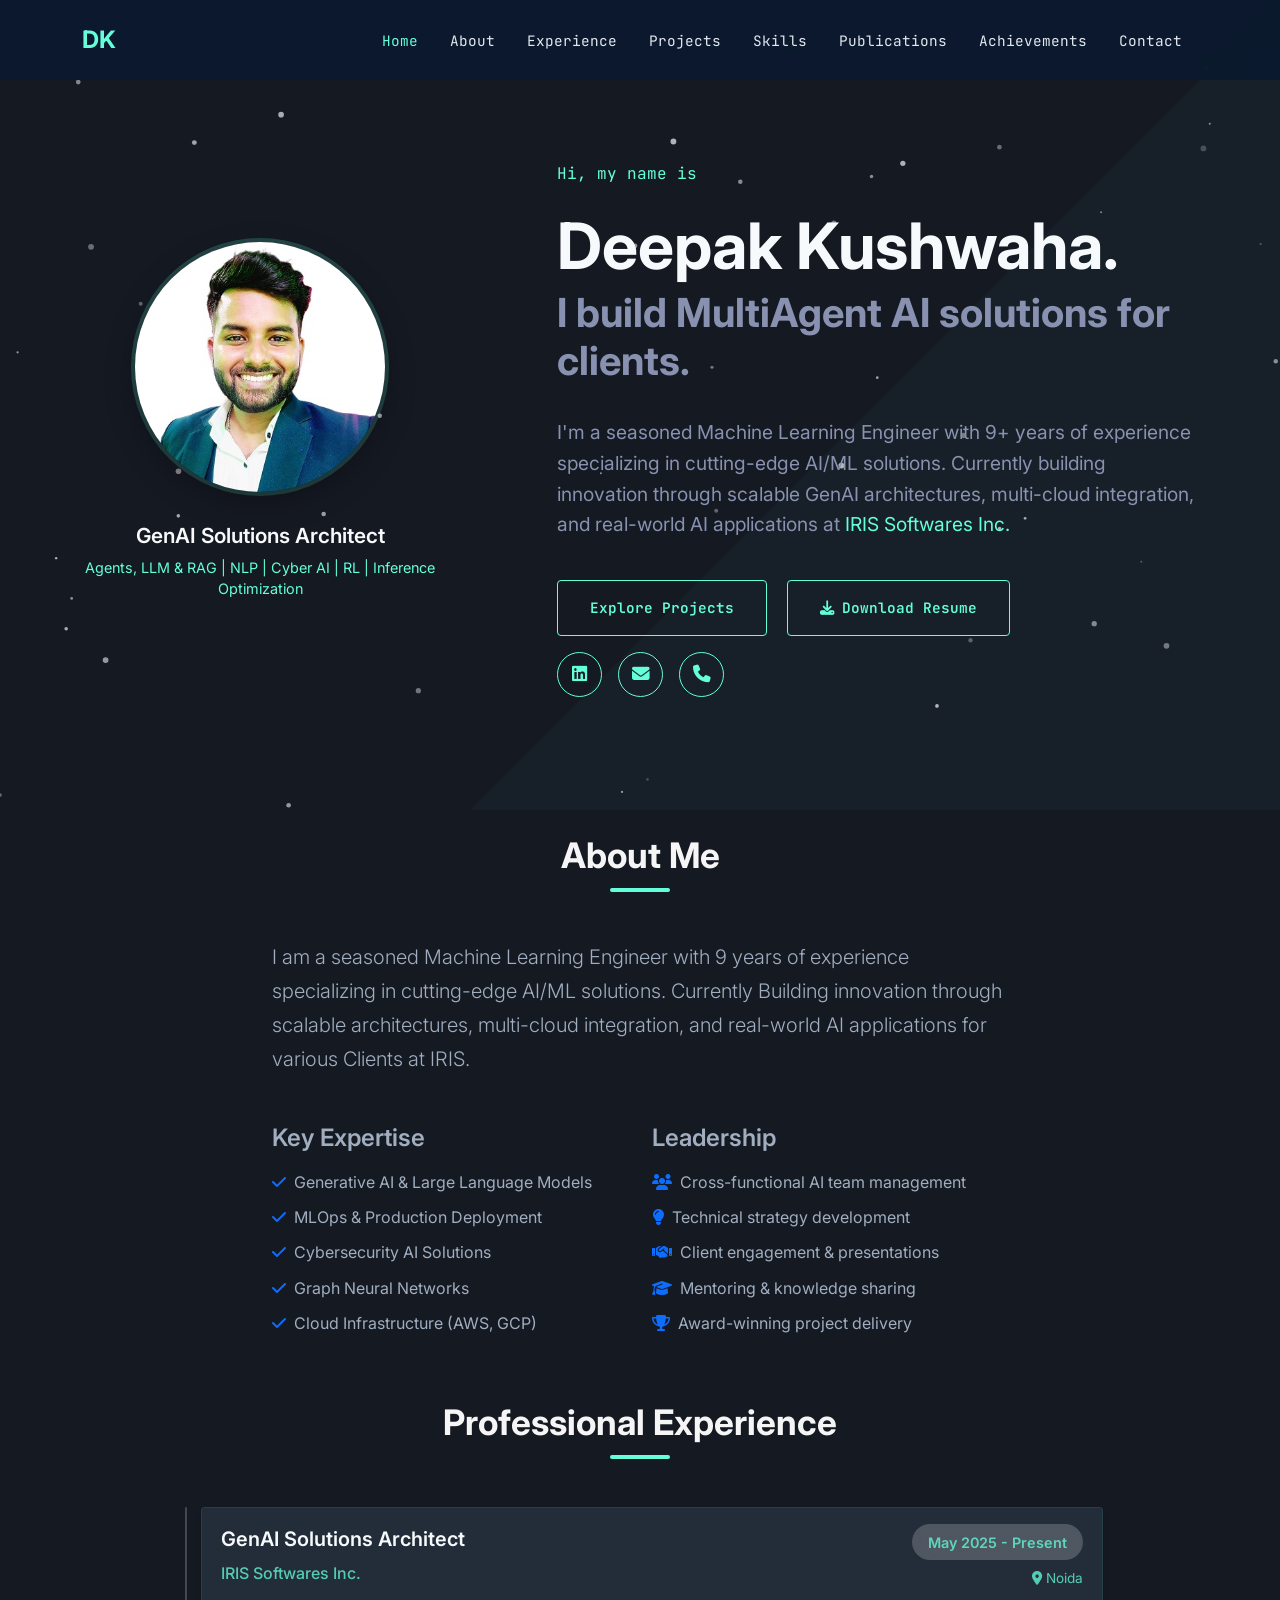
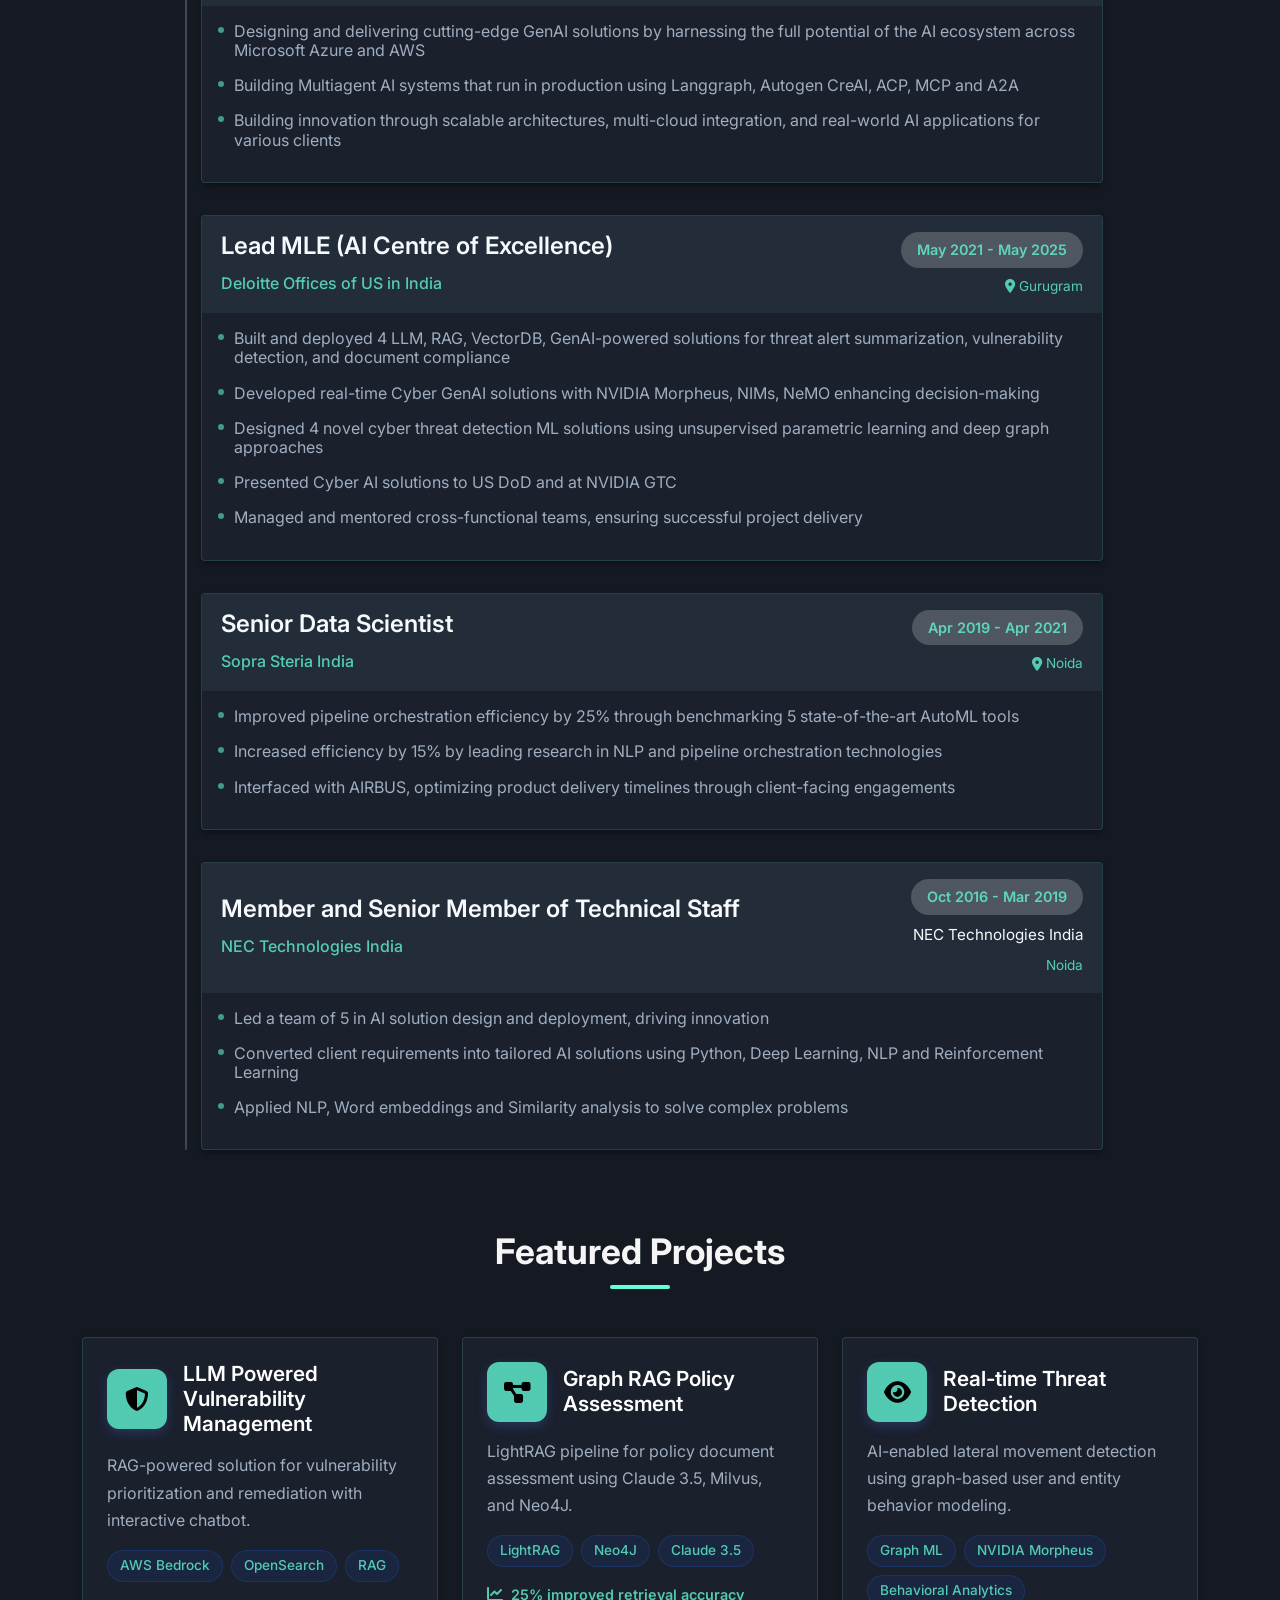
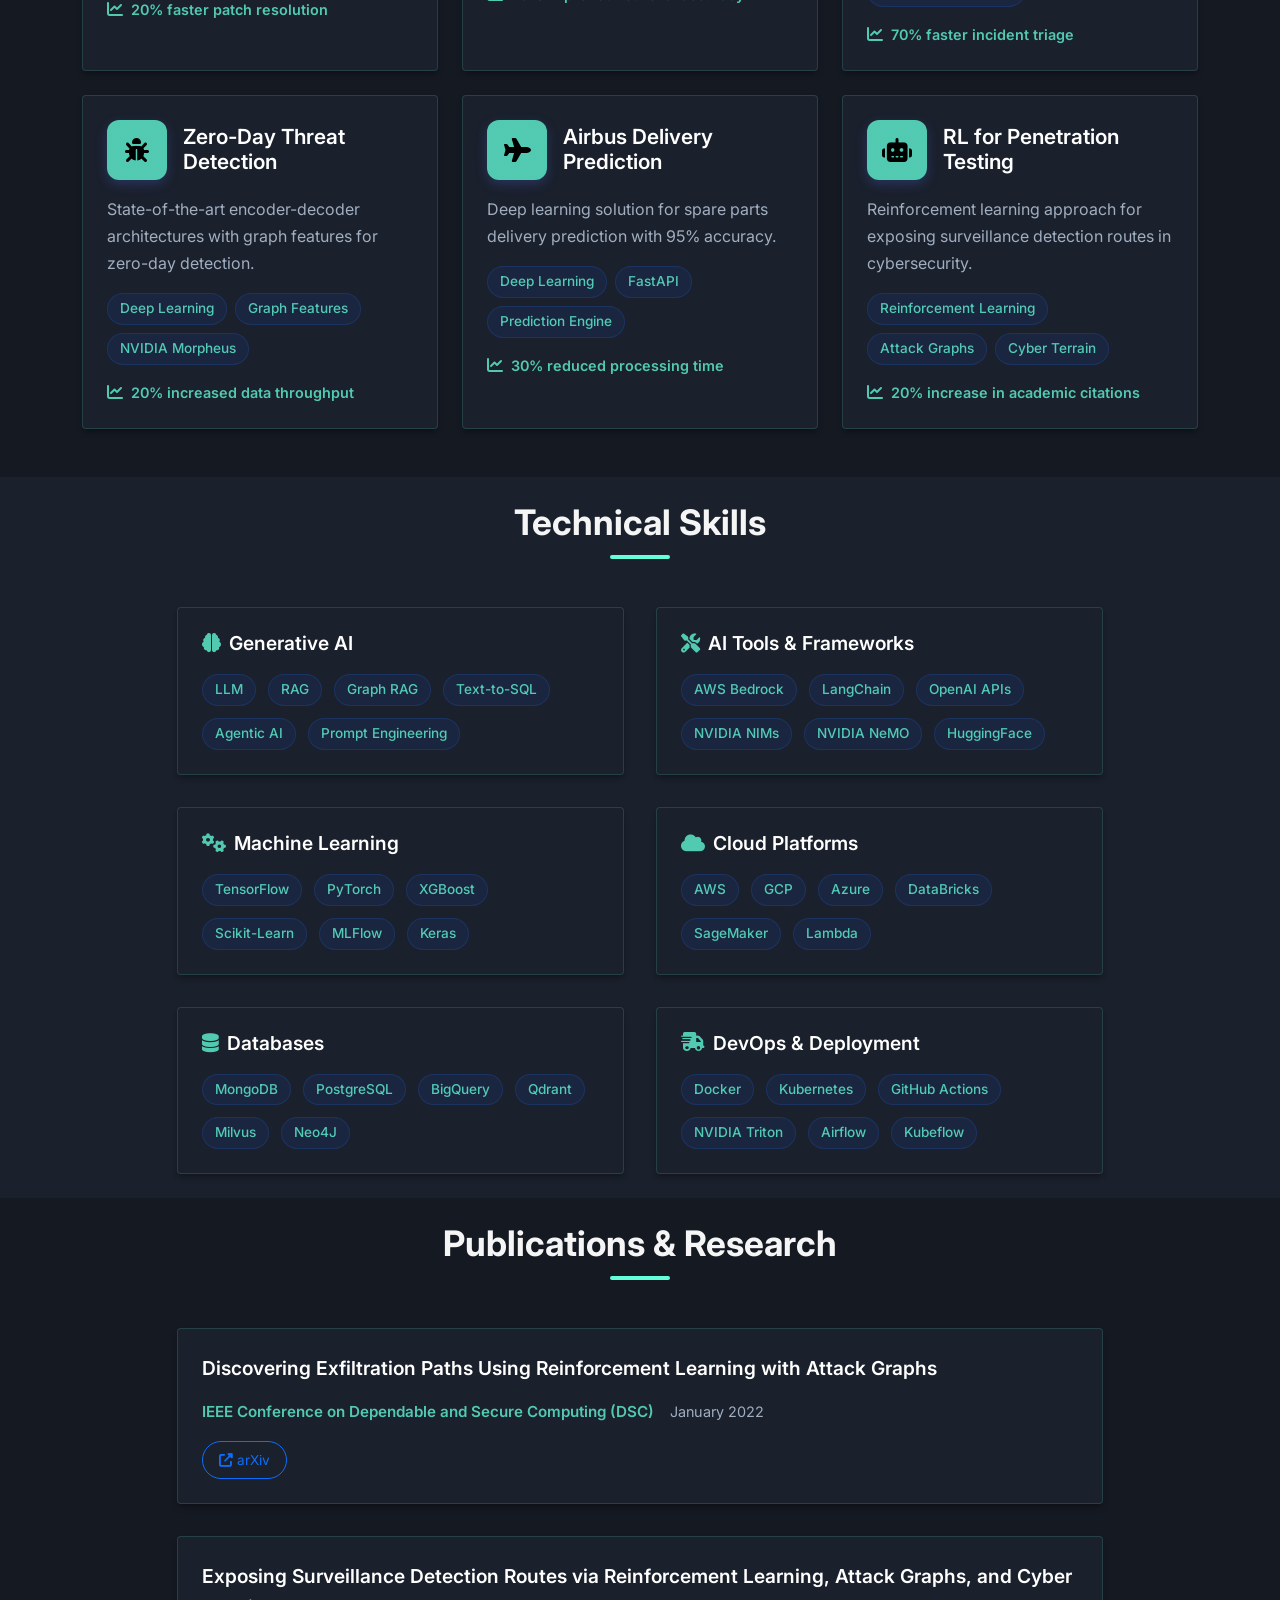
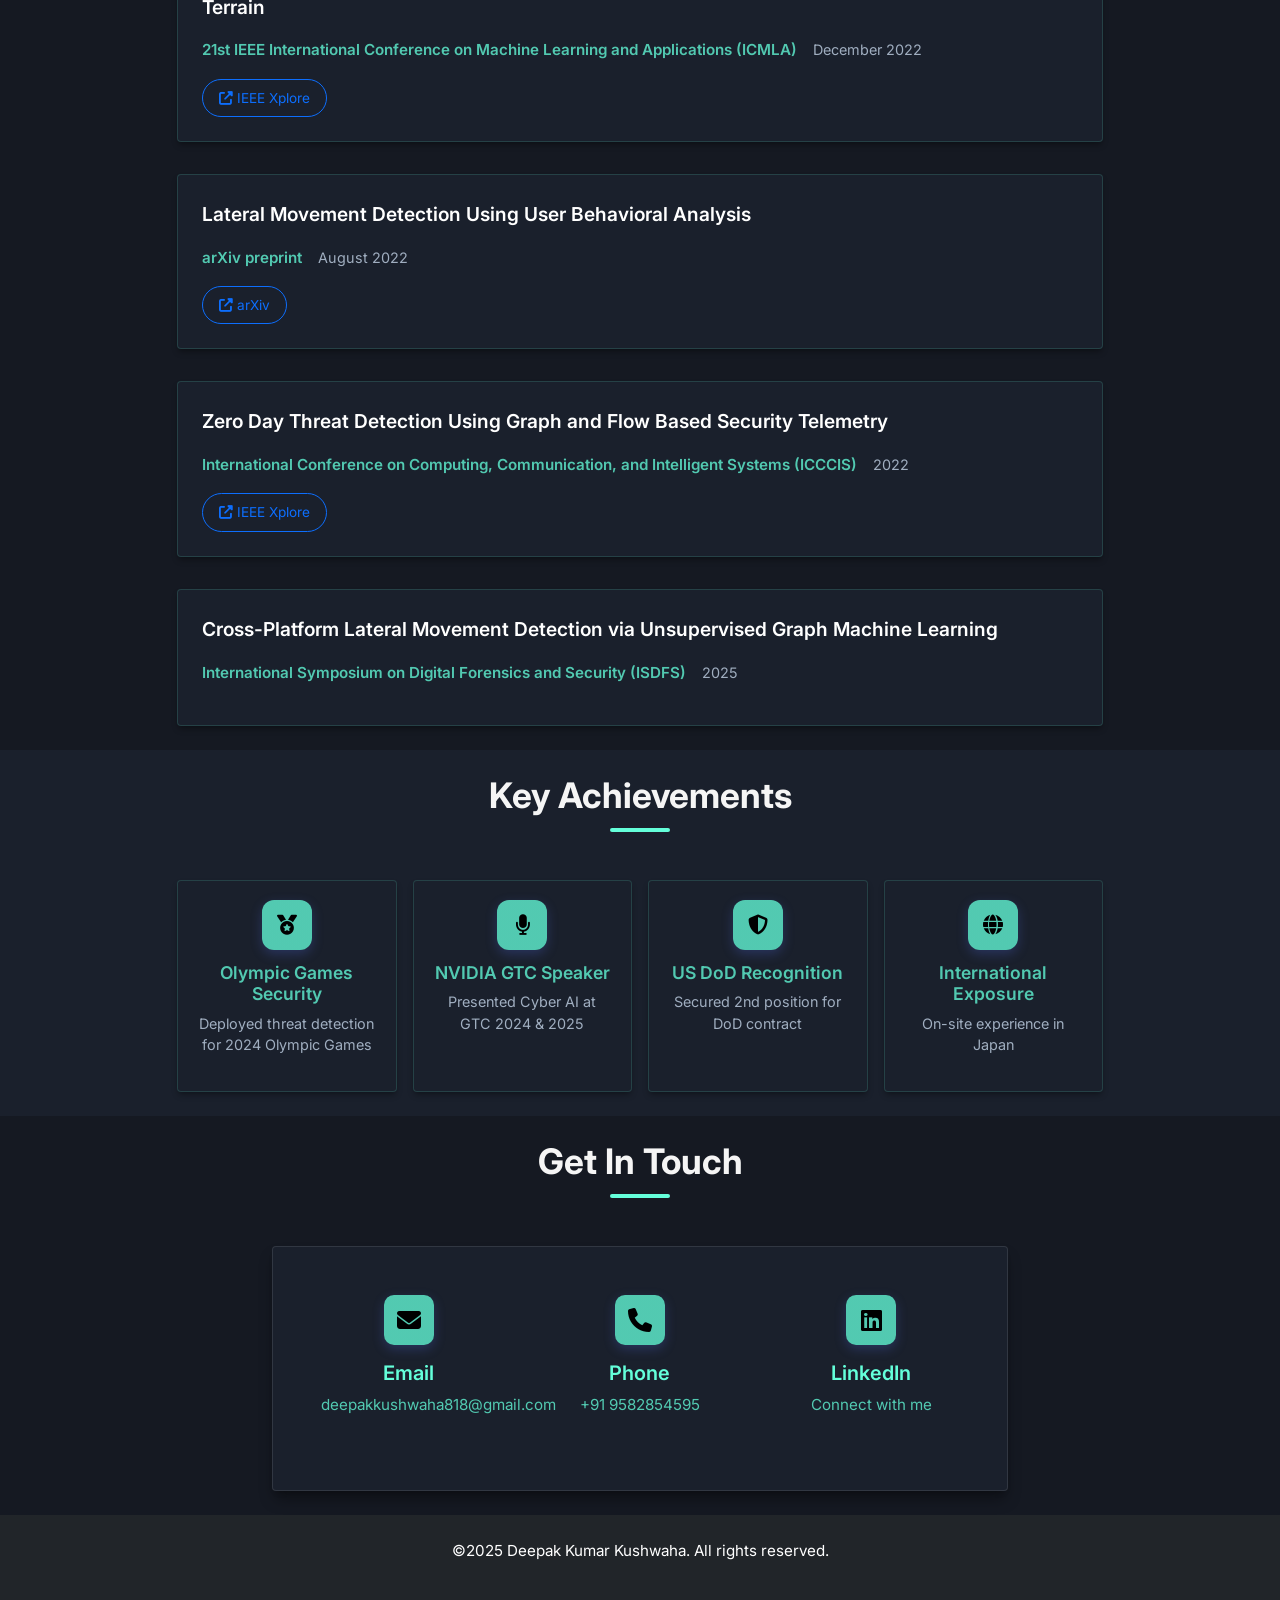
==== index.html @ 19045696 "Enhance index.html and style.css: Updated hero section content and layout for improved clarity, adde" ====
<html lang="en">

<head>
    <meta charset="UTF-8">
    <meta name="viewport" content="width=device-width, initial-scale=1.0">
    <title>Deepak Kumar Kushwaha - Lead Machine Learning Engineer</title>
    <meta name="description"
        content="Portfolio of Deepak Kumar Kushwaha, Lead Machine Learning Engineer with 8.8 years of experience in AI/ML, Cybersecurity, and MLOps. Expert in LLMs, RAG, and production-grade AI solutions.">
    <meta name="keywords"
        content="Machine Learning Engineer, AI, ML, Cybersecurity, LLM, RAG, AWS, Python, Deep Learning, Data Science">
    <meta name="author" content="Deepak Kumar Kushwaha">
    <meta property="og:title" content="Deepak Kumar Kushwaha - Lead Machine Learning Engineer">
    <meta property="og:description"
        content="Portfolio showcasing 8.8 years of experience in AI/ML, Cybersecurity, and MLOps with expertise in LLMs, RAG, and production-grade AI solutions.">
    <meta property="og:type" content="website">
    <meta property="og:url" content="https://kushwahadk.github.io">
    <link rel="icon" type="image/svg+xml" href="images/favicon.svg">

    <!-- Bootstrap CSS -->
    <link href="https://cdn.jsdelivr.net/npm/bootstrap@5.3.0/dist/css/bootstrap.min.css" rel="stylesheet">
    <!-- Font Awesome -->
    <link rel="stylesheet" href="https://cdnjs.cloudflare.com/ajax/libs/font-awesome/6.4.0/css/all.min.css">
    <!-- Custom CSS -->
    <link rel="stylesheet" href="css/style.css?v=2.0">
    <!-- Google Fonts -->
    <link href="https://fonts.googleapis.com/css2?family=Inter:wght@300;400;500;600;700&display=swap" rel="stylesheet">
    <link href="https://fonts.googleapis.com/css2?family=JetBrains+Mono:wght@300;400;500;600;700&display=swap"
        rel="stylesheet">
</head>

<body>
    <!-- Navigation -->
    <nav class="navbar navbar-expand-lg navbar-dark fixed-top">
        <div class="container">
            <a class="navbar-brand fw-bold" href="#home">DK</a>
            <button class="navbar-toggler" type="button" data-bs-toggle="collapse" data-bs-target="#navbarNav">
                <span class="navbar-toggler-icon"></span>
            </button>
            <div class="collapse navbar-collapse" id="navbarNav">
                <ul class="navbar-nav ms-auto">
                    <li class="nav-item"><a class="nav-link" href="#home">Home</a></li>
                    <li class="nav-item"><a class="nav-link" href="#about">About</a></li>
                    <li class="nav-item"><a class="nav-link" href="#experience">Experience</a></li>
                    <li class="nav-item"><a class="nav-link" href="#projects">Projects</a></li>
                    <li class="nav-item"><a class="nav-link" href="#skills">Skills</a></li>
                    <li class="nav-item"><a class="nav-link" href="#publications">Publications</a></li>
                    <li class="nav-item"><a class="nav-link" href="#achievements">Achievements</a></li>
                    <li class="nav-item"><a class="nav-link" href="#contact">Contact</a></li>
                </ul>
            </div>
        </div>
    </nav>

    <!-- Hero Section -->
    <section id="home" class="hero-section">
        <div class="container">
            <div class="row align-items-center">
                <div class="col-lg-4">
                    <div class="hero-image">
                        <div class="profile-avatar">
                            <img src="images/Image.jpg" alt="Deepak Kumar Kushwaha" loading="lazy">
                        </div>
                        <div class="profile-info">
                            <h4 class="text-light">GenAI Solutions Architect</h4>
                            <p>Agents, LLM & RAG | NLP | Cyber AI | RL | Inference Optimization</p>
                        </div>
                    </div>
                </div>
                <div class="col-lg-7 offset-lg-1">
                    <div class="hero-content">
                        <p class="hero-intro">Hi, my name is</p>
                        <h2 class="hero-name">Deepak Kushwaha.</h2>
                        <h3 class="hero-tagline">I build MultiAgent AI solutions for clients.</h3>
                        <p class="hero-description">
                            I'm a seasoned Machine Learning Engineer with 9+ years of experience specializing in
                            cutting-edge AI/ML solutions.
                            Currently building innovation through scalable GenAI architectures, multi-cloud integration,
                            and real-world AI applications
                            at <a href="#" class="company-link">IRIS Softwares Inc.</a>
                        </p>
                        <div class="hero-buttons">
                            <a href="#projects" class="btn btn-outline-primary me-3">Explore Projects</a>
                            <a href="Deepak_Kushwaha_Lead_MLE_March.pdf" class="btn btn-outline-primary"
                                target="_blank">
                                <i class="fas fa-download me-2"></i>Download Resume
                            </a>
                        </div>
                        <div class="social-links mt-3">
                            <a href="https://www.linkedin.com/in/deepak-kushwaha818" class="social-link" target="_blank"
                                title="LinkedIn">
                                <i class="fab fa-linkedin"></i>
                            </a>
                            <a href="mailto:deepakkushwaha818@gmail.com" class="social-link" title="Email">
                                <i class="fas fa-envelope"></i>
                            </a>
                            <a href="#contact" class="social-link" title="Contact">
                                <i class="fas fa-phone"></i>
                            </a>
                        </div>
                    </div>
                </div>
            </div>
        </div>
    </section>

    <!-- About Section -->
    <section id="about" class="py-5">
        <div class="container">
            <div class="row">
                <div class="col-lg-12">
                    <h2 class="section-title text-center mb-5">About Me</h2>
                </div>
            </div>
            <div class="row">
                <div class="col-lg-8 mx-auto">
                    <div class="about-content">
                        <p class="lead">I am a seasoned Machine Learning Engineer with 9 years of experience
                            specializing in cutting-edge AI/ML solutions. Currently Building innovation through scalable
                            architectures, multi-cloud integration, and real-world AI applications for various Clients
                            at IRIS.
                        </p>

                        <div class="row mt-5">
                            <div class="col-md-6">
                                <h4 class="mb-3">Key Expertise</h4>
                                <ul class="list-unstyled">
                                    <li><i class="fas fa-check text-primary me-2"></i>Generative AI & Large Language
                                        Models</li>
                                    <li><i class="fas fa-check text-primary me-2"></i>MLOps & Production Deployment</li>
                                    <li><i class="fas fa-check text-primary me-2"></i>Cybersecurity AI Solutions</li>
                                    <li><i class="fas fa-check text-primary me-2"></i>Graph Neural Networks</li>
                                    <li><i class="fas fa-check text-primary me-2"></i>Cloud Infrastructure (AWS, GCP)
                                    </li>
                                </ul>
                            </div>
                            <div class="col-md-6">
                                <h4 class="mb-3">Leadership</h4>
                                <ul class="list-unstyled">
                                    <li><i class="fas fa-users text-primary me-2"></i>Cross-functional AI team
                                        management</li>
                                    <li><i class="fas fa-lightbulb text-primary me-2"></i>Technical strategy development
                                    </li>
                                    <li><i class="fas fa-handshake text-primary me-2"></i>Client engagement &
                                        presentations</li>
                                    <li><i class="fas fa-graduation-cap text-primary me-2"></i>Mentoring & knowledge
                                        sharing</li>
                                    <li><i class="fas fa-trophy text-primary me-2"></i>Award-winning project delivery
                                    </li>
                                </ul>
                            </div>
                        </div>
                    </div>
                </div>
            </div>
        </div>
    </section>

    <!-- Experience Section -->
    <section id="experience" class="py-5">
        <div class="container">
            <div class="row">
                <div class="col-lg-12">
                    <h2 class="section-title text-center mb-5">Professional Experience</h2>
                </div>
            </div>
            <div class="row">
                <div class="col-lg-10 mx-auto">
                    <div class="timeline">
                        <!-- Current Position -->
                        <div class="timeline-item">
                            <div class="timeline-marker"></div>
                            <div class="timeline-content">
                                <div class="timeline-header">
                                    <div class="company-info">
                                        <h5>GenAI Solutions Architect</h5>
                                        <div class="company-name">IRIS Softwares Inc.</div>
                                    </div>
                                    <div class="timeline-meta">
                                        <span class="duration">May 2025 - Present</span>
                                        <span class="location">
                                            <i class="fas fa-map-marker-alt me-1"></i>Noida
                                        </span>
                                    </div>
                                </div>
                                <div class="timeline-body">
                                    <ul>
                                        <li>Designing and delivering cutting-edge GenAI solutions by harnessing the full
                                            potential of the AI ecosystem across Microsoft Azure and AWS</li>
                                        <li>Building Multiagent AI systems that run in production using Langgraph,
                                            Autogen CreAI, ACP, MCP and A2A</li>
                                        <li>Building innovation through scalable architectures, multi-cloud integration,
                                            and real-world AI applications for various clients</li>
                                    </ul>
                                </div>
                            </div>
                        </div>

                        <!-- Previous Position -->
                        <div class="timeline-item">
                            <div class="timeline-marker"></div>
                            <div class="timeline-content">
                                <div class="timeline-header">
                                    <div class="company-info">
                                        <h4>Lead MLE (AI Centre of Excellence)</h4>
                                        <div class="company-name">Deloitte Offices of US in India</div>
                                    </div>
                                    <div class="timeline-meta">
                                        <span class="duration">May 2021 - May 2025</span>
                                        <span class="location">
                                            <i class="fas fa-map-marker-alt me-1"></i>Gurugram
                                        </span>
                                    </div>
                                </div>
                                <div class="timeline-body">
                                    <ul>
                                        <li>Built and deployed 4 LLM, RAG, VectorDB, GenAI-powered solutions for threat
                                            alert summarization, vulnerability detection, and document compliance</li>
                                        <li>Developed real-time Cyber GenAI solutions with NVIDIA Morpheus, NIMs, NeMO
                                            enhancing decision-making</li>
                                        <li>Designed 4 novel cyber threat detection ML solutions using unsupervised
                                            parametric learning and deep graph approaches</li>
                                        <li>Presented Cyber AI solutions to US DoD and at NVIDIA GTC</li>
                                        <li>Managed and mentored cross-functional teams, ensuring successful project
                                            delivery</li>
                                    </ul>
                                </div>
                            </div>
                        </div>

                        <div class="timeline-item">
                            <div class="timeline-marker"></div>
                            <div class="timeline-content">
                                <div class="timeline-header">
                                    <div class="company-info">
                                        <h4>Senior Data Scientist</h4>
                                        <div class="company-name">Sopra Steria India</div>
                                    </div>
                                    <div class="timeline-meta">
                                        <span class="duration">Apr 2019 - Apr 2021</span>
                                        <span class="location">
                                            <i class="fas fa-map-marker-alt me-1"></i>Noida
                                        </span>
                                    </div>
                                </div>
                                <div class="timeline-body">
                                    <ul>
                                        <li>Improved pipeline orchestration efficiency by 25% through benchmarking 5
                                            state-of-the-art AutoML tools</li>
                                        <li>Increased efficiency by 15% by leading research in NLP and pipeline
                                            orchestration technologies</li>
                                        <li>Interfaced with AIRBUS, optimizing product delivery timelines through
                                            client-facing engagements</li>
                                    </ul>
                                </div>
                            </div>
                        </div>

                        <div class="timeline-item">
                            <div class="timeline-marker"></div>
                            <div class="timeline-content">
                                <div class="timeline-header">
                                    <div class="company-info">
                                        <h4>Member and Senior Member of Technical Staff</h4>
                                        <div class="company-name">NEC Technologies India</div>
                                    </div>
                                    <div class="timeline-meta">
                                        <span class="duration">Oct 2016 - Mar 2019</span>
                                        <span class="company">NEC Technologies India</span>
                                        <span class="location">Noida</span>
                                    </div>
                                </div>
                                <div class="timeline-body">
                                    <ul>
                                        <li>Led a team of 5 in AI solution design and deployment, driving innovation
                                        </li>
                                        <li>Converted client requirements into tailored AI solutions using Python, Deep
                                            Learning, NLP and Reinforcement Learning</li>
                                        <li>Applied NLP, Word embeddings and Similarity analysis to solve complex
                                            problems</li>
                                    </ul>
                                </div>
                            </div>
                        </div>
                    </div>
                </div>
            </div>
        </div>
    </section>

    <!-- Projects Section -->
    <section id="projects" class="py-5">
        <div class="container">
            <div class="row">
                <div class="col-lg-12">
                    <h2 class="section-title text-center mb-5">Featured Projects</h2>
                </div>
            </div>
            <div class="row">
                <!-- Project 1 -->
                <div class="col-lg-4 col-md-6 mb-4">
                    <div class="project-card">
                        <div class="project-header">
                            <div class="project-icon">
                                <i class="fas fa-shield-alt"></i>
                            </div>
                            <h4>LLM Powered Vulnerability Management</h4>
                        </div>
                        <div class="project-body">
                            <p>RAG-powered solution for vulnerability prioritization and remediation with interactive
                                chatbot.</p>
                            <div class="project-tech">
                                <span class="tech-tag">AWS Bedrock</span>
                                <span class="tech-tag">OpenSearch</span>
                                <span class="tech-tag">RAG</span>
                            </div>
                            <div class="project-impact">
                                <i class="fas fa-chart-line"></i>
                                <span>20% faster patch resolution</span>
                            </div>
                        </div>
                    </div>
                </div>

                <!-- Project 2 -->
                <div class="col-lg-4 col-md-6 mb-4">
                    <div class="project-card">
                        <div class="project-header">
                            <div class="project-icon">
                                <i class="fas fa-project-diagram"></i>
                            </div>
                            <h4>Graph RAG Policy Assessment</h4>
                        </div>
                        <div class="project-body">
                            <p>LightRAG pipeline for policy document assessment using Claude 3.5, Milvus, and Neo4J.</p>
                            <div class="project-tech">
                                <span class="tech-tag">LightRAG</span>
                                <span class="tech-tag">Neo4J</span>
                                <span class="tech-tag">Claude 3.5</span>
                            </div>
                            <div class="project-impact">
                                <i class="fas fa-chart-line"></i>
                                <span>25% improved retrieval accuracy</span>
                            </div>
                        </div>
                    </div>
                </div>

                <!-- Project 3 -->
                <div class="col-lg-4 col-md-6 mb-4">
                    <div class="project-card">
                        <div class="project-header">
                            <div class="project-icon">
                                <i class="fas fa-eye"></i>
                            </div>
                            <h4>Real-time Threat Detection</h4>
                        </div>
                        <div class="project-body">
                            <p>AI-enabled lateral movement detection using graph-based user and entity behavior
                                modeling.</p>
                            <div class="project-tech">
                                <span class="tech-tag">Graph ML</span>
                                <span class="tech-tag">NVIDIA Morpheus</span>
                                <span class="tech-tag">Behavioral Analytics</span>
                            </div>
                            <div class="project-impact">
                                <i class="fas fa-chart-line"></i>
                                <span>70% faster incident triage</span>
                            </div>
                        </div>
                    </div>
                </div>

                <!-- Project 4 -->
                <div class="col-lg-4 col-md-6 mb-4">
                    <div class="project-card">
                        <div class="project-header">
                            <div class="project-icon">
                                <i class="fas fa-bug"></i>
                            </div>
                            <h4>Zero-Day Threat Detection</h4>
                        </div>
                        <div class="project-body">
                            <p>State-of-the-art encoder-decoder architectures with graph features for zero-day
                                detection.</p>
                            <div class="project-tech">
                                <span class="tech-tag">Deep Learning</span>
                                <span class="tech-tag">Graph Features</span>
                                <span class="tech-tag">NVIDIA Morpheus</span>
                            </div>
                            <div class="project-impact">
                                <i class="fas fa-chart-line"></i>
                                <span>20% increased data throughput</span>
                            </div>
                        </div>
                    </div>
                </div>

                <!-- Project 5 -->
                <div class="col-lg-4 col-md-6 mb-4">
                    <div class="project-card">
                        <div class="project-header">
                            <div class="project-icon">
                                <i class="fas fa-plane"></i>
                            </div>
                            <h4>Airbus Delivery Prediction</h4>
                        </div>
                        <div class="project-body">
                            <p>Deep learning solution for spare parts delivery prediction with 95% accuracy.</p>
                            <div class="project-tech">
                                <span class="tech-tag">Deep Learning</span>
                                <span class="tech-tag">FastAPI</span>
                                <span class="tech-tag">Prediction Engine</span>
                            </div>
                            <div class="project-impact">
                                <i class="fas fa-chart-line"></i>
                                <span>30% reduced processing time</span>
                            </div>
                        </div>
                    </div>
                </div>

                <!-- Project 6 -->
                <div class="col-lg-4 col-md-6 mb-4">
                    <div class="project-card">
                        <div class="project-header">
                            <div class="project-icon">
                                <i class="fas fa-robot"></i>
                            </div>
                            <h4>RL for Penetration Testing</h4>
                        </div>
                        <div class="project-body">
                            <p>Reinforcement learning approach for exposing surveillance detection routes in
                                cybersecurity.</p>
                            <div class="project-tech">
                                <span class="tech-tag">Reinforcement Learning</span>
                                <span class="tech-tag">Attack Graphs</span>
                                <span class="tech-tag">Cyber Terrain</span>
                            </div>
                            <div class="project-impact">
                                <i class="fas fa-chart-line"></i>
                                <span>20% increase in academic citations</span>
                            </div>
                        </div>
                    </div>
                </div>
            </div>
        </div>
    </section>

    <!-- Skills Section -->
    <section id="skills" class="py-5" style="background-color: var(--bg-light);">
        <div class="container">
            <div class="row">
                <div class="col-lg-12">
                    <h2 class="section-title text-center mb-5">Technical Skills</h2>
                </div>
            </div>
            <div class="row">
                <div class="col-lg-10 mx-auto">
                    <div class="skills-grid">
                        <!-- Generative AI -->
                        <div class="skill-category">
                            <h4><i class="fas fa-brain me-2"></i>Generative AI</h4>
                            <div class="skills-tags">
                                <span class="skill-tag">LLM</span>
                                <span class="skill-tag">RAG</span>
                                <span class="skill-tag">Graph RAG</span>
                                <span class="skill-tag">Text-to-SQL</span>
                                <span class="skill-tag">Agentic AI</span>
                                <span class="skill-tag">Prompt Engineering</span>
                            </div>
                        </div>

                        <!-- AI Tools -->
                        <div class="skill-category">
                            <h4><i class="fas fa-tools me-2"></i>AI Tools & Frameworks</h4>
                            <div class="skills-tags">
                                <span class="skill-tag">AWS Bedrock</span>
                                <span class="skill-tag">LangChain</span>
                                <span class="skill-tag">OpenAI APIs</span>
                                <span class="skill-tag">NVIDIA NIMs</span>
                                <span class="skill-tag">NVIDIA NeMO</span>
                                <span class="skill-tag">HuggingFace</span>
                            </div>
                        </div>

                        <!-- Machine Learning -->
                        <div class="skill-category">
                            <h4><i class="fas fa-cogs me-2"></i>Machine Learning</h4>
                            <div class="skills-tags">
                                <span class="skill-tag">TensorFlow</span>
                                <span class="skill-tag">PyTorch</span>
                                <span class="skill-tag">XGBoost</span>
                                <span class="skill-tag">Scikit-Learn</span>
                                <span class="skill-tag">MLFlow</span>
                                <span class="skill-tag">Keras</span>
                            </div>
                        </div>

                        <!-- Cloud Platforms -->
                        <div class="skill-category">
                            <h4><i class="fas fa-cloud me-2"></i>Cloud Platforms</h4>
                            <div class="skills-tags">
                                <span class="skill-tag">AWS</span>
                                <span class="skill-tag">GCP</span>
                                <span class="skill-tag">Azure</span>
                                <span class="skill-tag">DataBricks</span>
                                <span class="skill-tag">SageMaker</span>
                                <span class="skill-tag">Lambda</span>
                            </div>
                        </div>

                        <!-- Databases -->
                        <div class="skill-category">
                            <h4><i class="fas fa-database me-2"></i>Databases</h4>
                            <div class="skills-tags">
                                <span class="skill-tag">MongoDB</span>
                                <span class="skill-tag">PostgreSQL</span>
                                <span class="skill-tag">BigQuery</span>
                                <span class="skill-tag">Qdrant</span>
                                <span class="skill-tag">Milvus</span>
                                <span class="skill-tag">Neo4J</span>
                            </div>
                        </div>

                        <!-- DevOps -->
                        <div class="skill-category">
                            <h4><i class="fas fa-shipping-fast me-2"></i>DevOps & Deployment</h4>
                            <div class="skills-tags">
                                <span class="skill-tag">Docker</span>
                                <span class="skill-tag">Kubernetes</span>
                                <span class="skill-tag">GitHub Actions</span>
                                <span class="skill-tag">NVIDIA Triton</span>
                                <span class="skill-tag">Airflow</span>
                                <span class="skill-tag">Kubeflow</span>
                            </div>
                        </div>
                    </div>
                </div>
            </div>
        </div>
    </section>

    <!-- Publications Section -->
    <section id="publications" class="py-5">
        <div class="container">
            <div class="row">
                <div class="col-lg-12">
                    <h2 class="section-title text-center mb-5">Publications & Research</h2>
                </div>
            </div>
            <div class="row">
                <div class="col-lg-10 mx-auto">
                    <div class="publications-list">
                        <div class="publication-item">
                            <div class="publication-header">
                                <h4>Discovering Exfiltration Paths Using Reinforcement Learning with Attack Graphs</h4>
                                <div class="publication-meta">
                                    <span class="venue">IEEE Conference on Dependable and Secure Computing (DSC)</span>
                                    <span class="date">January 2022</span>
                                </div>
                            </div>
                            <div class="publication-links">
                                <a href="https://arxiv.org/abs/2201.12416" class="btn btn-sm btn-outline-primary"
                                    target="_blank">
                                    <i class="fas fa-external-link-alt me-1"></i>arXiv
                                </a>
                            </div>
                        </div>

                        <div class="publication-item">
                            <div class="publication-header">
                                <h4>Exposing Surveillance Detection Routes via Reinforcement Learning, Attack Graphs,
                                    and Cyber Terrain</h4>
                                <div class="publication-meta">
                                    <span class="venue">21st IEEE International Conference on Machine Learning and
                                        Applications (ICMLA)</span>
                                    <span class="date">December 2022</span>
                                </div>
                            </div>
                            <div class="publication-links">
                                <a href="https://ieeexplore.ieee.org/document/10069285"
                                    class="btn btn-sm btn-outline-primary" target="_blank">
                                    <i class="fas fa-external-link-alt me-1"></i>IEEE Xplore
                                </a>
                            </div>
                        </div>

                        <div class="publication-item">
                            <div class="publication-header">
                                <h4>Lateral Movement Detection Using User Behavioral Analysis</h4>
                                <div class="publication-meta">
                                    <span class="venue">arXiv preprint</span>
                                    <span class="date">August 2022</span>
                                </div>
                            </div>
                            <div class="publication-links">
                                <a href="https://arxiv.org/abs/2208.13524" class="btn btn-sm btn-outline-primary"
                                    target="_blank">
                                    <i class="fas fa-external-link-alt me-1"></i>arXiv
                                </a>
                            </div>
                        </div>

                        <div class="publication-item">
                            <div class="publication-header">
                                <h4>Zero Day Threat Detection Using Graph and Flow Based Security Telemetry</h4>
                                <div class="publication-meta">
                                    <span class="venue">International Conference on Computing, Communication, and
                                        Intelligent Systems (ICCCIS)</span>
                                    <span class="date">2022</span>
                                </div>
                            </div>
                            <div class="publication-links">
                                <a href="https://ieeexplore.ieee.org/iel7/10037246/10037222/10037596.pdf"
                                    class="btn btn-sm btn-outline-primary" target="_blank">
                                    <i class="fas fa-external-link-alt me-1"></i>IEEE Xplore
                                </a>
                            </div>
                        </div>

                        <div class="publication-item">
                            <div class="publication-header">
                                <h4>Cross-Platform Lateral Movement Detection via Unsupervised Graph Machine Learning
                                </h4>
                                <div class="publication-meta">
                                    <span class="venue">International Symposium on Digital Forensics and Security
                                        (ISDFS)</span>
                                    <span class="date">2025</span>
                                </div>
                            </div>
                        </div>
                    </div>
                </div>
            </div>
        </div>
    </section>

    <!-- Achievements Section -->
    <section id="achievements" class="py-5" style="background-color: var(--bg-light);">
        <div class="container">
            <div class="row">
                <div class="col-lg-12">
                    <h2 class="section-title text-center mb-5">Key Achievements</h2>
                </div>
            </div>
            <div class="row">
                <div class="col-lg-10 mx-auto">
                    <div class="achievements-grid">
                        <div class="achievement-item">
                            <div class="achievement-icon">
                                <i class="fas fa-medal"></i>
                            </div>
                            <h4>Olympic Games Security</h4>
                            <p>Deployed threat detection for 2024 Olympic Games</p>
                        </div>
                        <div class="achievement-item">
                            <div class="achievement-icon">
                                <i class="fas fa-microphone"></i>
                            </div>
                            <h4>NVIDIA GTC Speaker</h4>
                            <p>Presented Cyber AI at GTC 2024 & 2025</p>
                        </div>
                        <div class="achievement-item">
                            <div class="achievement-icon">
                                <i class="fas fa-shield-alt"></i>
                            </div>
                            <h4>US DoD Recognition</h4>
                            <p>Secured 2nd position for DoD contract</p>
                        </div>
                        <div class="achievement-item">
                            <div class="achievement-icon">
                                <i class="fas fa-globe"></i>
                            </div>
                            <h4>International Exposure</h4>
                            <p>On-site experience in Japan</p>
                        </div>
                    </div>
                </div>
            </div>
        </div>
    </section>

    <!-- Contact Section -->
    <section id="contact" class="py-5">
        <div class="container">
            <div class="row">
                <div class="col-lg-12">
                    <h4 class="section-title text-center mb-5">Get In Touch</h4>
                </div>
            </div>
            <div class="row">
                <div class="col-lg-8 mx-auto">
                    <div class="contact-info">
                        <div class="row">
                            <div class="col-md-4 text-center mb-4">
                                <div class="contact-item">
                                    <div class="contact-icon">
                                        <i class="fas fa-envelope"></i>
                                    </div>
                                    <h5>Email</h5>
                                    <p><a href="mailto:deepakkushwaha818@gmail.com">deepakkushwaha818@gmail.com</a></p>
                                </div>
                            </div>
                            <div class="col-md-4 text-center mb-4">
                                <div class="contact-item">
                                    <div class="contact-icon">
                                        <i class="fas fa-phone"></i>
                                    </div>
                                    <h5>Phone</h5>
                                    <p><a href="tel:+919582854595">+91 9582854595</a></p>
                                </div>
                            </div>
                            <div class="col-md-4 text-center mb-4">
                                <div class="contact-item">
                                    <div class="contact-icon">
                                        <i class="fab fa-linkedin"></i>
                                    </div>
                                    <h5>LinkedIn</h5>
                                    <p><a href="https://www.linkedin.com/in/deepak-kushwaha818" target="_blank">Connect
                                            with me</a></p>
                                </div>
                            </div>
                        </div>
                    </div>
                </div>
            </div>
        </div>
    </section>

    <!-- Footer -->
    <footer class="bg-dark text-white py-4">
        <div class="container">
            <div class="row">
                <div class="col-lg-12 text-center">
                    <p>&copy;2025 Deepak Kumar Kushwaha. All rights reserved.</p>
                </div>
            </div>
        </div>
    </footer>

    <!-- Bootstrap JS -->
    <script src="https://cdn.jsdelivr.net/npm/bootstrap@5.3.0/dist/js/bootstrap.bundle.min.js"></script>
    <!-- Custom JS -->
    <script src="js/script.js"></script>
</body>

</html>
---- css/style.css ----
/* Custom CSS for Portfolio Website */

/* Root Variables - Dark Theme */
:root {
    --primary-color: #64ffda;
    --secondary-color: #64ffdbc2;
    --accent-color: #64ffda;
    --primary-muted: #4db6ac;
    --timeline-header-color: #1e3a5f;
    --text-primary: #64ffda;
    --text-secondary: #a0aec0;
    --text-muted: #718096;
    --text-dark: #e2e8f0;
    --text-light: #a0aec0;
    --text-lightest: #f7fafc;
    --bg-light: #1a202c;
    --bg-white: #0f172a;
    --bg-card: #1a202c;
    --bg-section: #151922;
    --shadow-sm: 0 1px 3px 0 rgb(0 0 0 / 0.2);
    --shadow-md: 0 4px 6px -1px rgb(0 0 0 / 0.3), 0 2px 4px -2px rgb(0 0 0 / 0.2);
    --shadow-lg: 0 10px 15px -3px rgb(0 0 0 / 0.4), 0 4px 6px -4px rgb(0 0 0 / 0.3);
    --shadow-xl: 0 20px 25px -5px rgb(0 0 0 / 0.5), 0 8px 10px -6px rgb(0 0 0 / 0.4);
    --border-radius: 0.25rem;
    --transition: all 0.3s ease;
}

/* Base Styles */
* {
    margin: 0;
    padding: 0;
    box-sizing: border-box;
}

body {
    font-family: 'Inter', -apple-system, BlinkMacSystemFont, 'Segoe UI', Roboto, sans-serif;
    line-height: 1.6;
    color: var(--text-primary);
    scroll-behavior: smooth;
    font-size: 0.95rem;
    background-color: var(--bg-white);
}

/* All sections get the new background */
section {
    background-color: var(--bg-section);
}

section:nth-child(even) {
    background-color: var(--bg-section);
}

/* Typography */
h1,
h2,
h3,
h4,
h5,
h6 {
    font-weight: 600;
    line-height: 1.2;
}

.section-title {
    font-size: 2.2rem;
    font-weight: 700;
    color: whitesmoke;
    position: relative;
    padding-bottom: 1rem;
    margin-bottom: 2rem;
}

.section-title::after {
    content: '';
    position: absolute;
    bottom: 0;
    left: 50%;
    transform: translateX(-50%);
    width: 60px;
    height: 4px;
    background: var(--primary-color);
    border-radius: 2px;
}

/* Navigation */
.navbar {
    backdrop-filter: blur(10px);
    background: rgba(10, 25, 47, 0.85) !important;
    border-bottom: none;
    transition: var(--transition);
    padding: 1rem 0;
}

.navbar-brand {
    color: var(--primary-color) !important;
    font-size: 1.5rem;
    font-weight: 700;
    text-decoration: none;
}

.navbar-nav .nav-link {
    font-weight: 400;
    color: var(--text-dark) !important;
    transition: var(--transition);
    position: relative;
    font-size: 0.9rem;
    padding: 0.5rem 1rem !important;
    font-family: 'JetBrains Mono', 'Monaco', 'Menlo', monospace;
}

.navbar-nav .nav-link:hover {
    color: var(--primary-color) !important;
}

/* Hero Section */
.hero-section {
    background: var(--bg-white);
    color: var(--text-dark);
    position: relative;
    overflow: hidden;
    padding: 6rem 0 3rem 0;
    min-height: 90vh;
    display: flex;
    align-items: center;
}

.hero-section::before {
    content: '';
    position: absolute;
    top: 0;
    left: 0;
    right: 0;
    bottom: 0;
    background: url('data:image/svg+xml,<svg xmlns="http://www.w3.org/2000/svg" viewBox="0 0 1000 1000"><polygon fill="rgba(100,255,218,0.03)" points="0,1000 1000,0 1000,1000"/></svg>');
    background-size: cover;
    animation: float 20s ease-in-out infinite;
}

@keyframes float {

    0%,
    100% {
        transform: translateY(0px);
    }

    50% {
        transform: translateY(-20px);
    }
}

.hero-content {
    position: relative;
    z-index: 2;
    animation: fadeInUp 1s ease-out;
}

.hero-image {
    position: relative;
    z-index: 2;
    animation: fadeInRight 1s ease-out 0.3s both;
    text-align: center;
}

.profile-avatar {
    width: 250px;
    height: 250px;
    border-radius: 50%;
    margin: 0 auto 2rem;
    box-shadow: 0 10px 30px rgba(0, 0, 0, 0.3), 0 0 0 4px rgba(100, 255, 218, 0.2);
    overflow: hidden;
    position: relative;
    transition: var(--transition);
}

.profile-avatar img {
    width: 100%;
    height: 100%;
    object-fit: cover;
    object-position: center;
    transition: var(--transition);
}

.profile-avatar:hover {
    transform: translateY(-5px);
    box-shadow: 0 20px 40px rgba(0, 0, 0, 0.4), 0 0 0 4px rgba(100, 255, 218, 0.3);
}

.profile-info {
    color: var(--text-dark);
    text-align: center;
}

.profile-info h4 {
    font-size: 1.3rem;
    font-weight: 600;
    margin-bottom: 0.5rem;
    color: var(--primary-color);
}

.profile-info p {
    font-size: 0.9rem;
    line-height: 1.5;
    color: var(--primary-color);
    font-weight: 400;
}

.hero-intro {
    font-family: 'JetBrains Mono', 'Monaco', 'Menlo', monospace;
    font-size: 1rem;
    color: var(--primary-color);
    margin-bottom: 1.5rem;
    font-weight: 400;
}

.hero-name {
    font-size: clamp(2.5rem, 8vw, 4rem);
    font-weight: 700;
    color: var(--text-lightest);
    margin-bottom: 0.5rem;
    line-height: 1.1;
}

.hero-tagline {
    font-size: clamp(1.5rem, 6vw, 2.5rem);
    font-weight: 700;
    color: #8892b0;
    margin-bottom: 2rem;
    line-height: 1.2;
}

.hero-description {
    font-size: 1.2rem;
    color: #8892b0;
    line-height: 1.6;
    margin-bottom: 2.5rem;
}

.company-link {
    color: var(--primary-color);
    text-decoration: none;
    border-bottom: 1px solid transparent;
    transition: var(--transition);
}

.company-link:hover {
    color: var(--primary-color);
    border-bottom-color: var(--primary-color);
}

/* Compact Quote Section */
.hero-quote-compact {
    position: relative;
    animation: fadeInQuote 1.5s ease-out 0.3s both;
}

.crystal-overlay {
    background: rgba(255, 255, 255, 0.08);
    backdrop-filter: blur(20px);
    border-radius: 25px;
    padding: 0.75rem 1.25rem;
    border: 1px solid rgba(255, 255, 255, 0.15);
    position: relative;
    overflow: hidden;
    box-shadow:
        0 4px 15px rgba(0, 0, 0, 0.1),
        inset 0 1px 0 rgba(255, 255, 255, 0.2);
}

.crystal-overlay::before {
    content: '';
    position: absolute;
    top: 0;
    left: 0;
    right: 0;
    bottom: 0;
    background: linear-gradient(135deg,
            rgba(255, 255, 255, 0.1) 0%,
            rgba(255, 255, 255, 0.05) 50%,
            rgba(255, 255, 255, 0.1) 100%);
    pointer-events: none;
}

.crystal-overlay::after {
    content: '';
    position: absolute;
    top: 0;
    left: -100%;
    width: 100%;
    height: 100%;
    background: linear-gradient(90deg,
            transparent,
            rgba(255, 255, 255, 0.2),
            transparent);
    animation: shimmer 3s ease-in-out infinite;
    pointer-events: none;
}

.quote-text-compact {
    font-size: 0.85rem;
    line-height: 1.4;
    color: rgba(255, 255, 255, 0.95);
    font-style: italic;
    margin: 0;
    text-shadow: 0 1px 2px rgba(0, 0, 0, 0.3);
    position: relative;
    z-index: 2;
}

@keyframes shimmer {
    0% {
        left: -100%;
    }

    50% {
        left: 100%;
    }

    100% {
        left: 100%;
    }
}

@keyframes fadeInQuote {
    from {
        opacity: 0;
        transform: translateY(20px);
    }

    to {
        opacity: 1;
        transform: translateY(0);
    }
}

@keyframes bounce {

    0%,
    20%,
    50%,
    80%,
    100% {
        transform: translateY(0);
    }

    40% {
        transform: translateY(-5px);
    }

    60% {
        transform: translateY(-3px);
    }
}

.hero-buttons .btn {
    border-radius: 4px;
    padding: 1rem 2rem;
    font-weight: 600;
    transition: var(--transition);
    border: 1px solid transparent;
    font-family: 'JetBrains Mono', 'Monaco', 'Menlo', monospace;
    font-size: 0.9rem;
}

.hero-buttons .btn-outline-primary {
    background: transparent;
    border-color: var(--primary-color);
    color: var(--primary-color);
    text-decoration: none;
}

.hero-buttons .btn-outline-primary:hover {
    background: rgba(100, 255, 218, 0.1);
    border-color: var(--primary-color);
    color: var(--primary-color);
    transform: translateY(-3px);
    box-shadow: 0 10px 20px rgba(100, 255, 218, 0.2);
}

.hero-buttons .btn-outline-secondary {
    background: transparent;
    border-color: var(--text-light);
    color: var(--text-light);
    text-decoration: none;
}

.hero-buttons .btn-outline-secondary:hover {
    background: rgba(136, 146, 176, 0.1);
    border-color: var(--text-light);
    color: var(--text-light);
    transform: translateY(-3px);
    box-shadow: 0 10px 20px rgba(136, 146, 176, 0.2);
}

.social-links {
    display: flex;
    gap: 1rem;
    justify-content: flex-start;
}

.social-link {
    display: inline-flex;
    align-items: center;
    justify-content: center;
    width: 45px;
    height: 45px;
    background: transparent;
    color: var(--primary-color);
    border: 1px solid var(--primary-color);
    border-radius: 50%;
    text-decoration: none;
    transition: var(--transition);
    font-size: 1.1rem;
}

.social-link:hover {
    background: rgba(100, 255, 218, 0.1);
    color: var(--primary-color);
    transform: translateY(-3px);
    box-shadow: 0 8px 20px rgba(100, 255, 218, 0.3);
}

/* About Section */
.about-content {
    font-size: 1.05rem;
    line-height: 1.7;
    color: var(--text-secondary);
}

.about-content ul li {
    margin-bottom: 0.5rem;
    font-size: 1rem;
}

/* Timeline */
.timeline {
    position: relative;
    padding-left: 1.5rem;
}

.timeline::before {
    content: '';
    position: absolute;
    left: 8px;
    top: 0;
    bottom: 0;
    width: 2px;
    background: rgba(255, 255, 255, 0.2);
    border-radius: 1px;
}

.timeline-item {
    position: relative;
    margin-bottom: 2rem;
    padding-left: 0;
}

.timeline-marker {
    position: absolute;
    left: 4px;
    top: 1.5rem;
    width: 10px;
    height: 10px;
    background: var(--secondary-color);
    border-radius: 50%;
    border: 2px solid var(--bg-primary);
    box-shadow: 0 0 0 2px rgba(255, 255, 255, 0.3);
}

.timeline-content {
    background: var(--bg-card);
    border-radius: var(--border-radius);
    box-shadow: var(--shadow-md);
    transition: var(--transition);
    border: 1px solid rgba(100, 255, 218, 0.15);
    position: relative;
    overflow: hidden;
    margin-bottom: 2rem;
}

.timeline-header {
    background: #232d3a;
    color: var(--text-lightest);
    padding: 1rem 1.2rem;
    margin: 0;
    display: flex;
    align-items: center;
    justify-content: space-between;
}

.timeline-header h7 {
    color: white;
    margin: 0;
    font-size: 1.0rem;
    font-weight: 600;
}

.timeline-body {
    padding: 1rem;
}

.company-info {
    display: flex;
    flex-direction: column;
    gap: 0.15rem;
}

.company-name {
    color: var(--secondary-color);
    font-size: 1rem;
    font-weight: 500;
}

.timeline-meta {
    display: flex;
    flex-direction: column;
    gap: 0.5rem;
    align-items: flex-end;
    text-align: right;
}

.timeline-meta .duration {
    color: var(--secondary-color);
    font-size: 0.9rem;
    font-weight: 600;
    background: rgba(255, 255, 255, 0.2);
    padding: 0.4rem 1rem;
    border-radius: 20px;
    display: inline-block;
    backdrop-filter: blur(10px);
}

.timeline-meta .location {
    color: var(--secondary-color);
    font-size: 0.85rem;
    display: flex;
    align-items: center;
    justify-content: flex-end;
}

.timeline-body ul {
    list-style: none;
    padding-left: 0;
}

.timeline-body ul li {
    position: relative;
    padding-left: 1rem;
    margin-bottom: 1rem;
    color: var(--text-secondary);
    line-height: 1.2;
    font-size: 1rem;
}

.timeline-body ul li::before {
    content: '';
    position: absolute;
    left: 0;
    top: 0.5rem;
    width: 6px;
    height: 6px;
    background: var(--primary-muted);
    border-radius: 50%;
    transform: translateY(-50%);
    opacity: 0.8;
}

/* Projects Section */
.project-card {
    background: var(--bg-card);
    border-radius: var(--border-radius);
    padding: 1.5rem;
    height: 100%;
    box-shadow: var(--shadow-md);
    transition: var(--transition);
    border: 1px solid rgba(100, 255, 218, 0.15);
}

.project-card:hover {
    box-shadow: var(--shadow-xl);
}

.project-header {
    display: flex;
    align-items: center;
    margin-bottom: 1rem;
    color: white;
}

.project-icon {
    width: 60px;
    height: 60px;
    background: linear-gradient(135deg, var(--secondary-color), var(--secondary-color));
    border-radius: 12px;
    display: flex;
    align-items: center;
    justify-content: center;
    color: black;
    font-size: 1.5rem;
    margin-right: 1rem;
    flex-shrink: 0;
    box-shadow: 0 4px 12px rgba(76, 99, 210, 0.3);
}

.project-header h4 {
    margin: 0;
    color: white;
    font-size: 1.3rem;
    font-weight: 600;
}

.project-body p {
    color: var(--text-secondary);
    margin-bottom: 1rem;
    line-height: 1.7;
    font-size: 1rem;
}

.project-tech {
    display: flex;
    flex-wrap: wrap;
    gap: 0.5rem;
    margin-bottom: 1rem;
}

.tech-tag {
    background: rgba(37, 99, 235, 0.1);
    color: var(--secondary-color);
    padding: 0.25rem 0.75rem;
    border-radius: 20px;
    font-size: 0.85rem;
    font-weight: 500;
    border: 1px solid rgba(37, 99, 235, 0.2);
}

.project-impact {
    display: flex;
    align-items: center;
    gap: 0.5rem;
    color: var(--secondary-color);
    font-weight: 600;
    font-size: 0.9rem;
}

.project-impact i {
    font-size: 1rem;
}

/* Skills Section */
.skills-grid {
    display: grid;
    grid-template-columns: repeat(auto-fit, minmax(300px, 1fr));
    gap: 2rem;
}

.skill-category {
    background: var(--bg-card);
    padding: 1.5rem;
    border-radius: var(--border-radius);
    box-shadow: var(--shadow-md);
    transition: var(--transition);
    border: 1px solid rgba(100, 255, 218, 0.15);
}

.skill-category:hover {
    box-shadow: var(--shadow-lg);
}

.skill-category h4 {
    color: white;
    margin-bottom: 1.2rem;
    display: flex;
    align-items: center;
    font-size: 1.2rem;
    font-weight: 600;
}

.skill-category h4 i {
    color: var(--secondary-color);
    margin-right: 0.5rem;
}

.skills-tags {
    display: flex;
    flex-wrap: wrap;
    gap: 0.75rem;
}

.skill-tag {
    background: rgba(37, 99, 235, 0.1);
    color: var(--secondary-color);
    padding: 0.25rem 0.75rem;
    border-radius: 20px;
    font-size: 0.85rem;
    font-weight: 500;
    border: 1px solid rgba(37, 99, 235, 0.2);
    transition: var(--transition);
    cursor: default;
}

.skill-tag:hover {
    box-shadow: var(--shadow-md);
}

/* Publications Section */
.publications-list {
    display: flex;
    flex-direction: column;
    gap: 2rem;
}

.publication-item {
    background: var(--bg-card);
    padding: 1.5rem;
    border-radius: var(--border-radius);
    box-shadow: var(--shadow-md);
    transition: var(--transition);
    border-left: 3px solid var(--primary-muted);
    border: 1px solid rgba(100, 255, 218, 0.15);
}

.publication-item:hover {
    box-shadow: var(--shadow-lg);
}

.publication-header h4 {
    color: white;
    margin-bottom: 1rem;
    line-height: 1.6;
    font-size: 1.2rem;
    font-weight: 600;
}

.publication-meta {
    display: flex;
    flex-wrap: wrap;
    gap: 1rem;
    margin-bottom: 1rem;
}

.publication-meta .venue {
    color: var(--secondary-color);
    font-weight: 600;
}

.publication-meta .date {
    color: var(--text-light);
    font-size: 0.9rem;
}

.publication-links .btn {
    border-radius: 20px;
    font-size: 0.85rem;
    padding: 0.5rem 1rem;
}

/* Achievements Section */
.achievements-grid {
    display: grid;
    grid-template-columns: repeat(4, 1fr);
    gap: 1rem;
}

.achievement-item {
    background: var(--bg-card);
    padding: 1.2rem;
    border-radius: var(--border-radius);
    box-shadow: var(--shadow-md);
    text-align: center;
    transition: var(--transition);
    border: 1px solid rgba(100, 255, 218, 0.15);
}

.achievement-item:hover {
    box-shadow: var(--shadow-lg);
}

.achievement-icon {
    width: 50px;
    height: 50px;
    background: linear-gradient(135deg, var(--secondary-color), var(--secondary-color));
    border-radius: 12px;
    display: flex;
    align-items: center;
    justify-content: center;
    margin: 0 auto 0.75rem;
    color: black;
    font-size: 1.25rem;
    box-shadow: 0 4px 12px rgba(76, 99, 210, 0.3);
}

.achievement-item h4 {
    color: var(--secondary-color);
    margin-bottom: 0.5rem;
    font-size: 1.1rem;
    font-weight: 600;
}

.achievement-item p {
    color: var(--text-secondary);
    line-height: 1.5;
    font-size: 0.9rem;
}

/* Contact Section */
.contact-info {
    background: var(--bg-card);
    padding: 2rem;
    border-radius: var(--border-radius);
    box-shadow: var(--shadow-lg);
    border: 1px solid rgba(255, 255, 255, 0.1);
}

.contact-item {
    padding: 1rem;
    transition: var(--transition);
}

/* .contact-item:hover {
    transform: translateY(-5px);
} */

.contact-icon {
    width: 50px;
    height: 50px;
    background: linear-gradient(135deg, var(--secondary-color), var(--secondary-color));
    border-radius: 10px;
    display: flex;
    align-items: center;
    justify-content: center;
    margin: 0 auto 1rem;
    color: black;
    font-size: 1.5rem;
    box-shadow: 0 4px 12px rgba(76, 99, 210, 0.3);
}

.contact-item h5 {
    color: var(--text-primary);
    margin-bottom: 0.5rem;
    font-weight: 600;
}

.contact-item p {
    margin: 0;
}

.contact-item a {
    color: var(--secondary-color);
    text-decoration: none;
    transition: var(--transition);
}

.contact-item a:hover {
    color: var(--secondary-color);
}

/* Footer */
footer {
    background: var(--text-dark) !important;
}

/* Animations */
@keyframes fadeInUp {
    from {
        opacity: 0;
        transform: translateY(30px);
    }

    to {
        opacity: 1;
        transform: translateY(0);
    }
}

@keyframes fadeInRight {
    from {
        opacity: 0;
        transform: translateX(30px);
    }

    to {
        opacity: 1;
        transform: translateX(0);
    }
}

/* Add section spacing control */
.py-5 {
    padding-top: 1.5rem !important;
    padding-bottom: 1.5rem !important;
}

/* Responsive Design */
@media (max-width: 768px) {
    .navbar {
        background: #000000 !important;
        backdrop-filter: none;
        border-bottom: 1px solid rgba(255, 255, 255, 0.1);
    }

    .navbar-brand {
        display: block !important;
        color: white !important;
        font-weight: 700;
    }

    .navbar-toggler {
        border: 1px solid rgba(255, 255, 255, 0.3);
        border-radius: 4px;
        padding: 0.4rem 0.6rem;
    }

    .navbar-toggler:focus {
        box-shadow: 0 0 0 0.25rem rgba(255, 255, 255, 0.25);
        border-color: rgba(255, 255, 255, 0.5);
    }

    .navbar-toggler-icon {
        background-image: url("data:image/svg+xml,%3csvg xmlns='http://www.w3.org/2000/svg' viewBox='0 0 30 30'%3e%3cpath stroke='rgba%28255, 255, 255, 0.85%29' stroke-linecap='round' stroke-miterlimit='10' stroke-width='2' d='M4 7h22M4 15h22M4 23h22'/%3e%3c/svg%3e");
    }

    .navbar-collapse {
        background: #000000 !important;
        border-radius: 8px;
        margin-top: 0.5rem;
        padding: 1rem;
        box-shadow: 0 4px 12px rgba(0, 0, 0, 0.5);
        border: 1px solid rgba(255, 255, 255, 0.1);
    }

    .navbar-collapse.show {
        background: #000000 !important;
    }

    .navbar-collapse.collapsing {
        background: #000000 !important;
    }

    #navbarNav {
        background: #000000 !important;
    }

    .navbar-nav {
        background: #000000 !important;
        padding: 0.5rem 0;
    }

    .navbar-nav .nav-item {
        background: #000000 !important;
    }

    .navbar-nav .nav-link {
        padding: 0.75rem 1rem;
        border-radius: 4px;
        margin-bottom: 0.25rem;
    }

    .navbar-nav .nav-link:hover {
        background: rgba(255, 255, 255, 0.1);
    }

    .section-title {
        font-size: 1.75rem;
    }

    .hero-section {
        padding: 4rem 0 2rem 0;
        min-height: 85vh;
    }

    .hero-content {
        text-align: center;
        margin-bottom: 2rem;
    }

    .hero-image {
        margin-bottom: 2rem;
    }

    .profile-avatar {
        width: 200px;
        height: 200px;
        margin-bottom: 1.5rem;
    }

    .profile-info h4 {
        font-size: 1.1rem;
    }

    .profile-info p {
        font-size: 0.8rem;
    }

    .hero-buttons {
        flex-direction: column;
        gap: 1rem;
    }

    .hero-buttons .btn {
        width: 100%;
        margin-right: 0 !important;
    }

    .social-links {
        justify-content: center;
        margin-top: 1.5rem !important;
    }

    .timeline {
        padding-left: 1rem;
    }

    .timeline-item {
        padding-left: 1.5rem;
    }

    .timeline-marker {
        left: -1.5rem;
    }

    .timeline-meta {
        flex-direction: column;
        gap: 0.5rem;
    }

    .skills-grid {
        grid-template-columns: 1fr;
    }

    .achievements-grid {
        grid-template-columns: 1fr;
    }

    .project-header {
        flex-direction: column;
        text-align: center;
    }

    .project-header h4 {
        margin-top: 1rem;
    }

    .contact-info {
        padding: 2rem;
    }
}

@media (max-width: 576px) {
    .hero-section {
        padding: 5rem 0 2rem 0;
        min-height: 90vh;
    }

    .hero-buttons {
        display: flex;
        flex-direction: column;
        gap: 1rem;
    }

    .hero-buttons .btn {
        width: 100%;
    }

    .publication-meta {
        flex-direction: column;
        gap: 0.5rem;
    }

    .tech-tag {
        font-size: 0.8rem;
        padding: 0.2rem 0.6rem;
    }

    .skill-tag {
        font-size: 0.8rem;
        padding: 0.4rem 0.8rem;
    }
}

/* Smooth scrolling handled by JavaScript for precise mobile control */
html {
    scroll-behavior: smooth;
}

/* Custom scrollbar */
::-webkit-scrollbar {
    width: 8px;
}

::-webkit-scrollbar-track {
    background: var(--bg-light);
}

::-webkit-scrollbar-thumb {
    background: linear-gradient(180deg, var(--secondary-color), var(--secondary-color));
    border-radius: 4px;
}

::-webkit-scrollbar-thumb:hover {
    background: var(--secondary-color);
}

/* Loading animation for better UX */
.loading {
    opacity: 0;
    animation: fadeInUp 0.6s ease-out forwards;
}

.loading:nth-child(1) {
    animation-delay: 0.1s;
}

.loading:nth-child(2) {
    animation-delay: 0.2s;
}

.loading:nth-child(3) {
    animation-delay: 0.3s;
}

.loading:nth-child(4) {
    animation-delay: 0.4s;
}

.loading:nth-child(5) {
    animation-delay: 0.5s;
}

.loading:nth-child(6) {
    animation-delay: 0.6s;
}
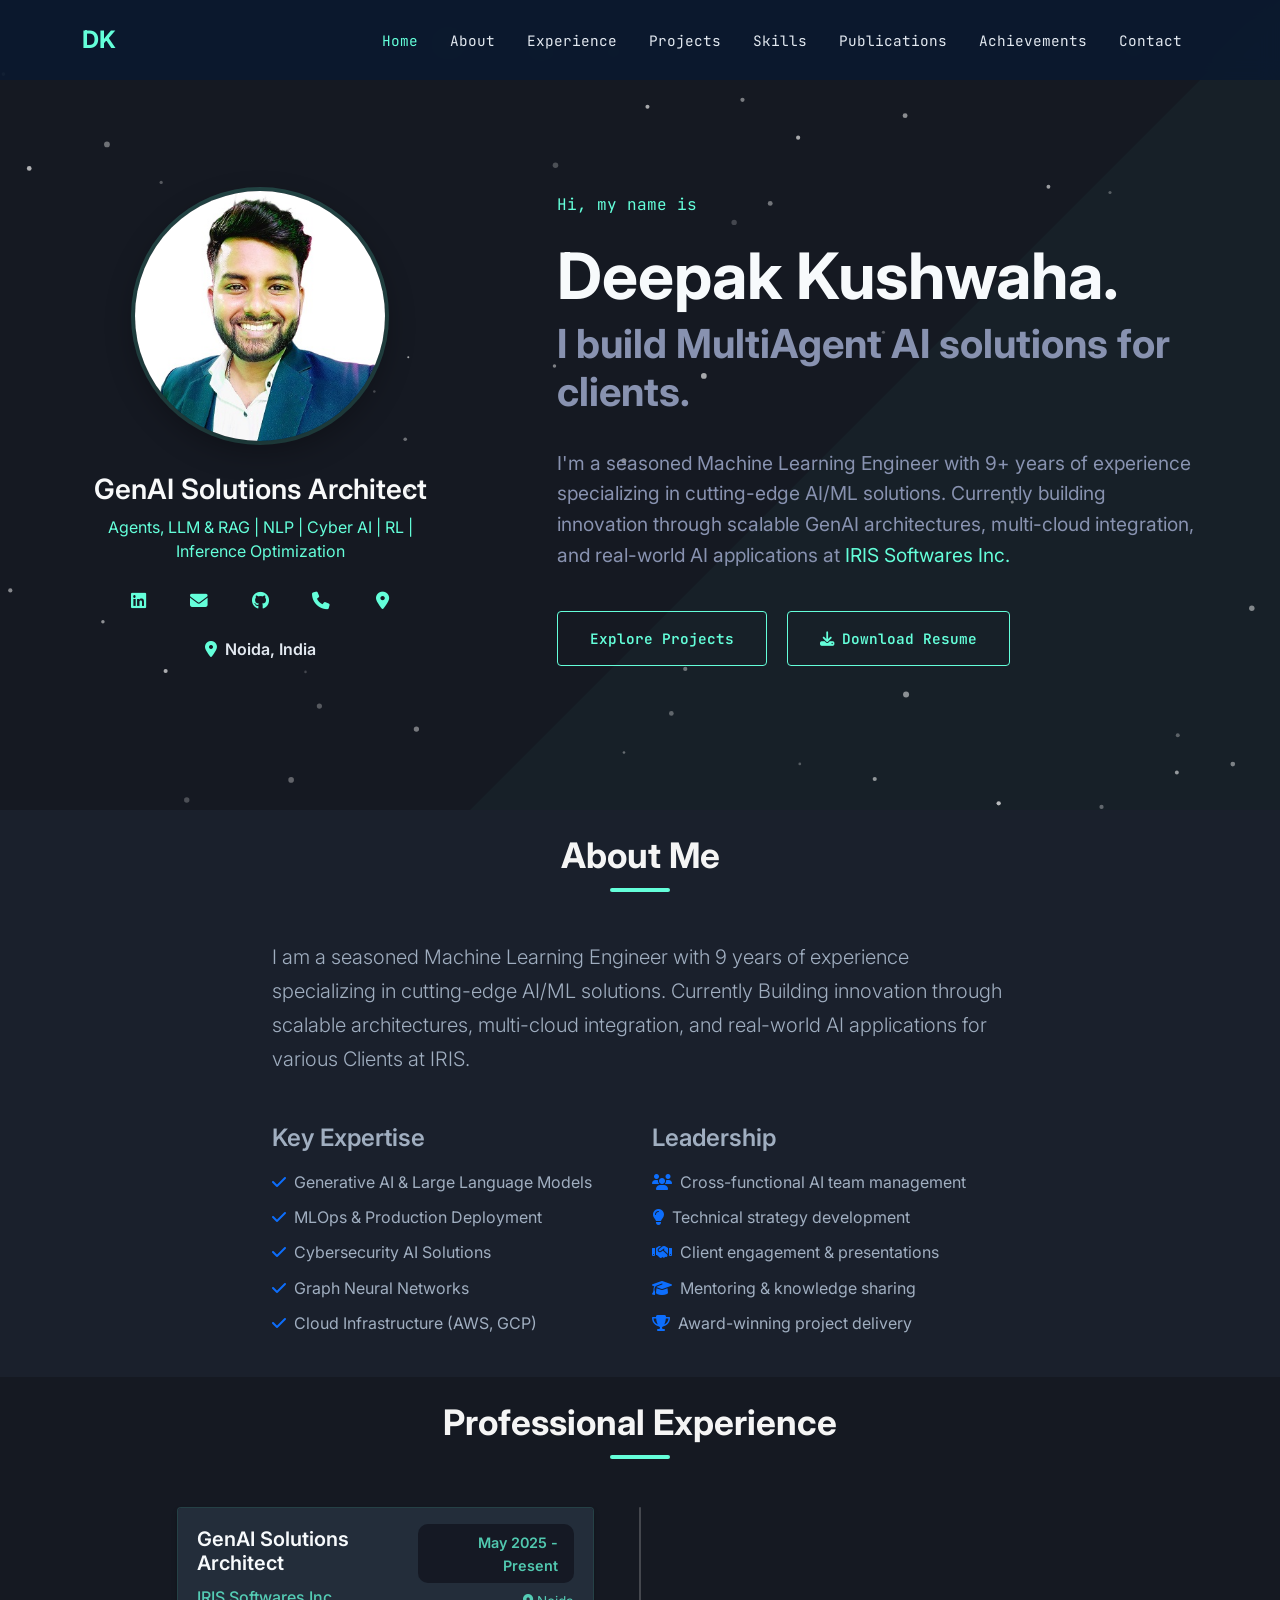
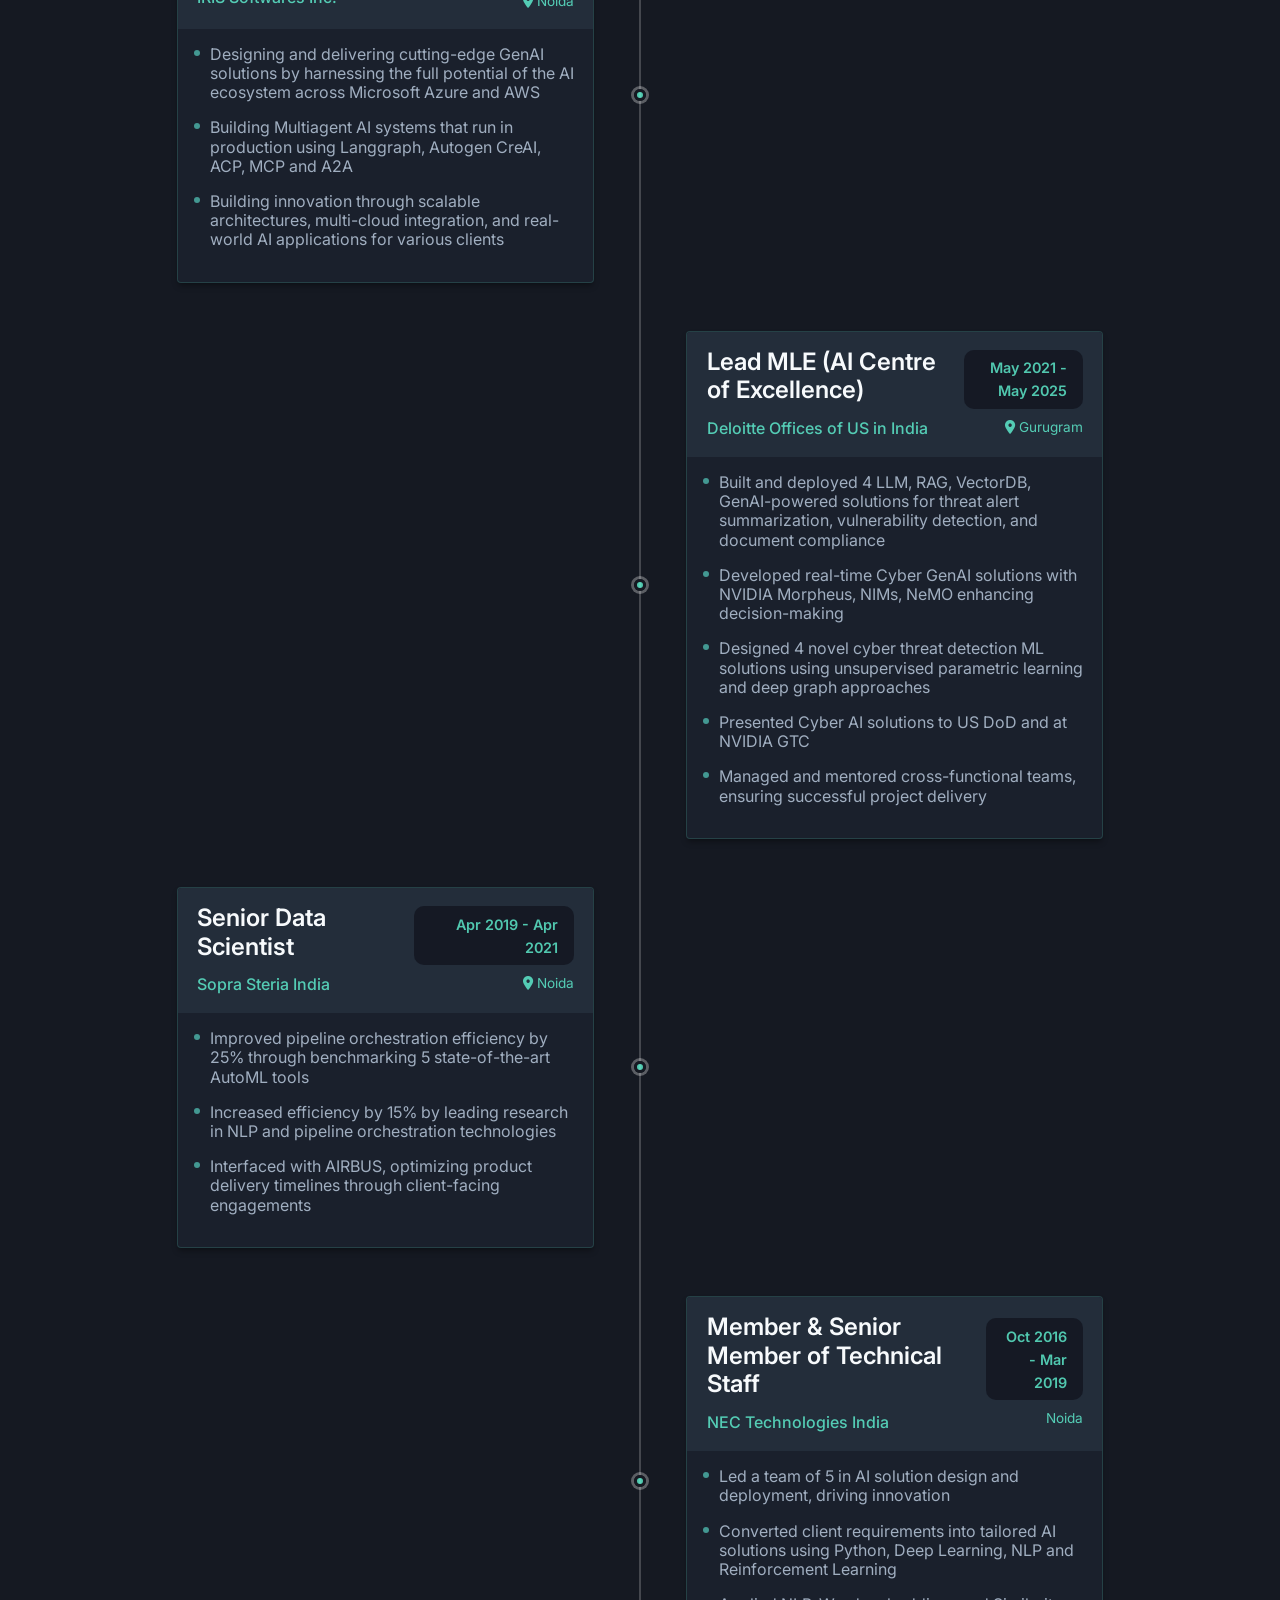
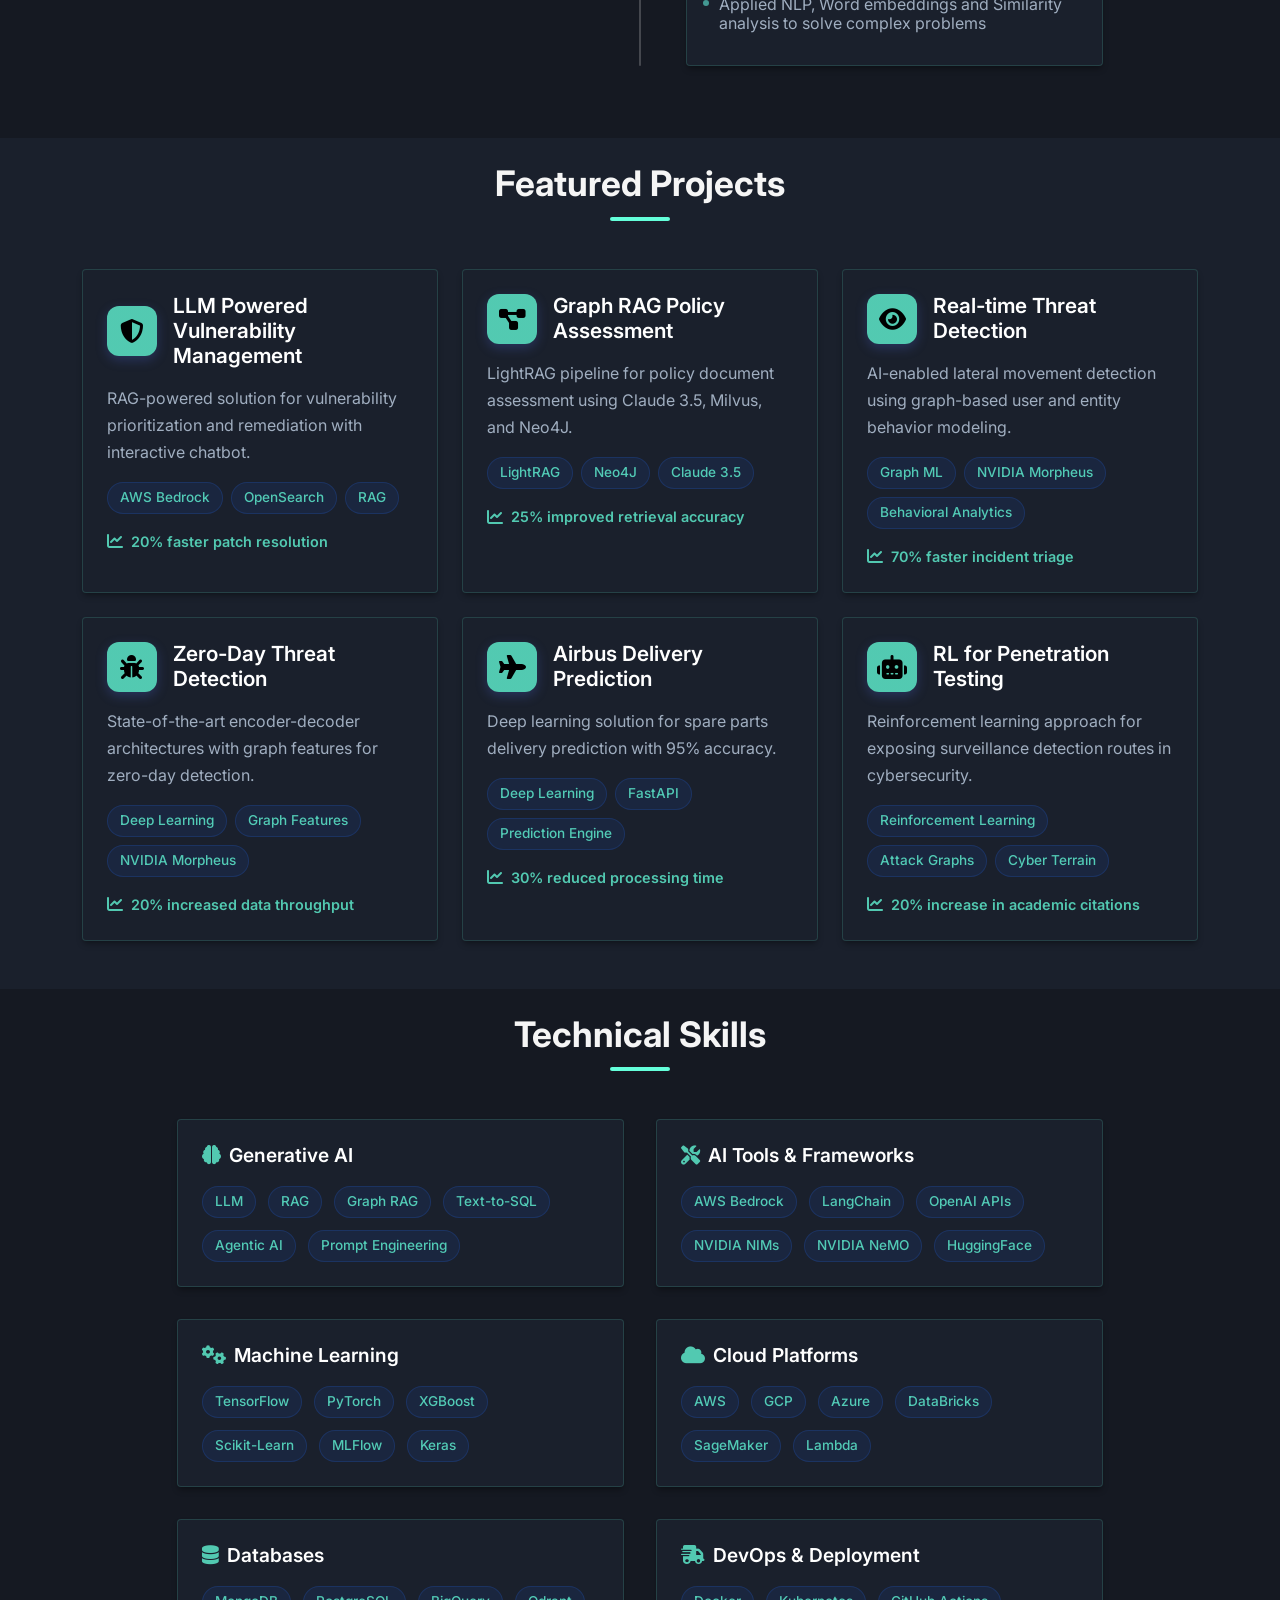
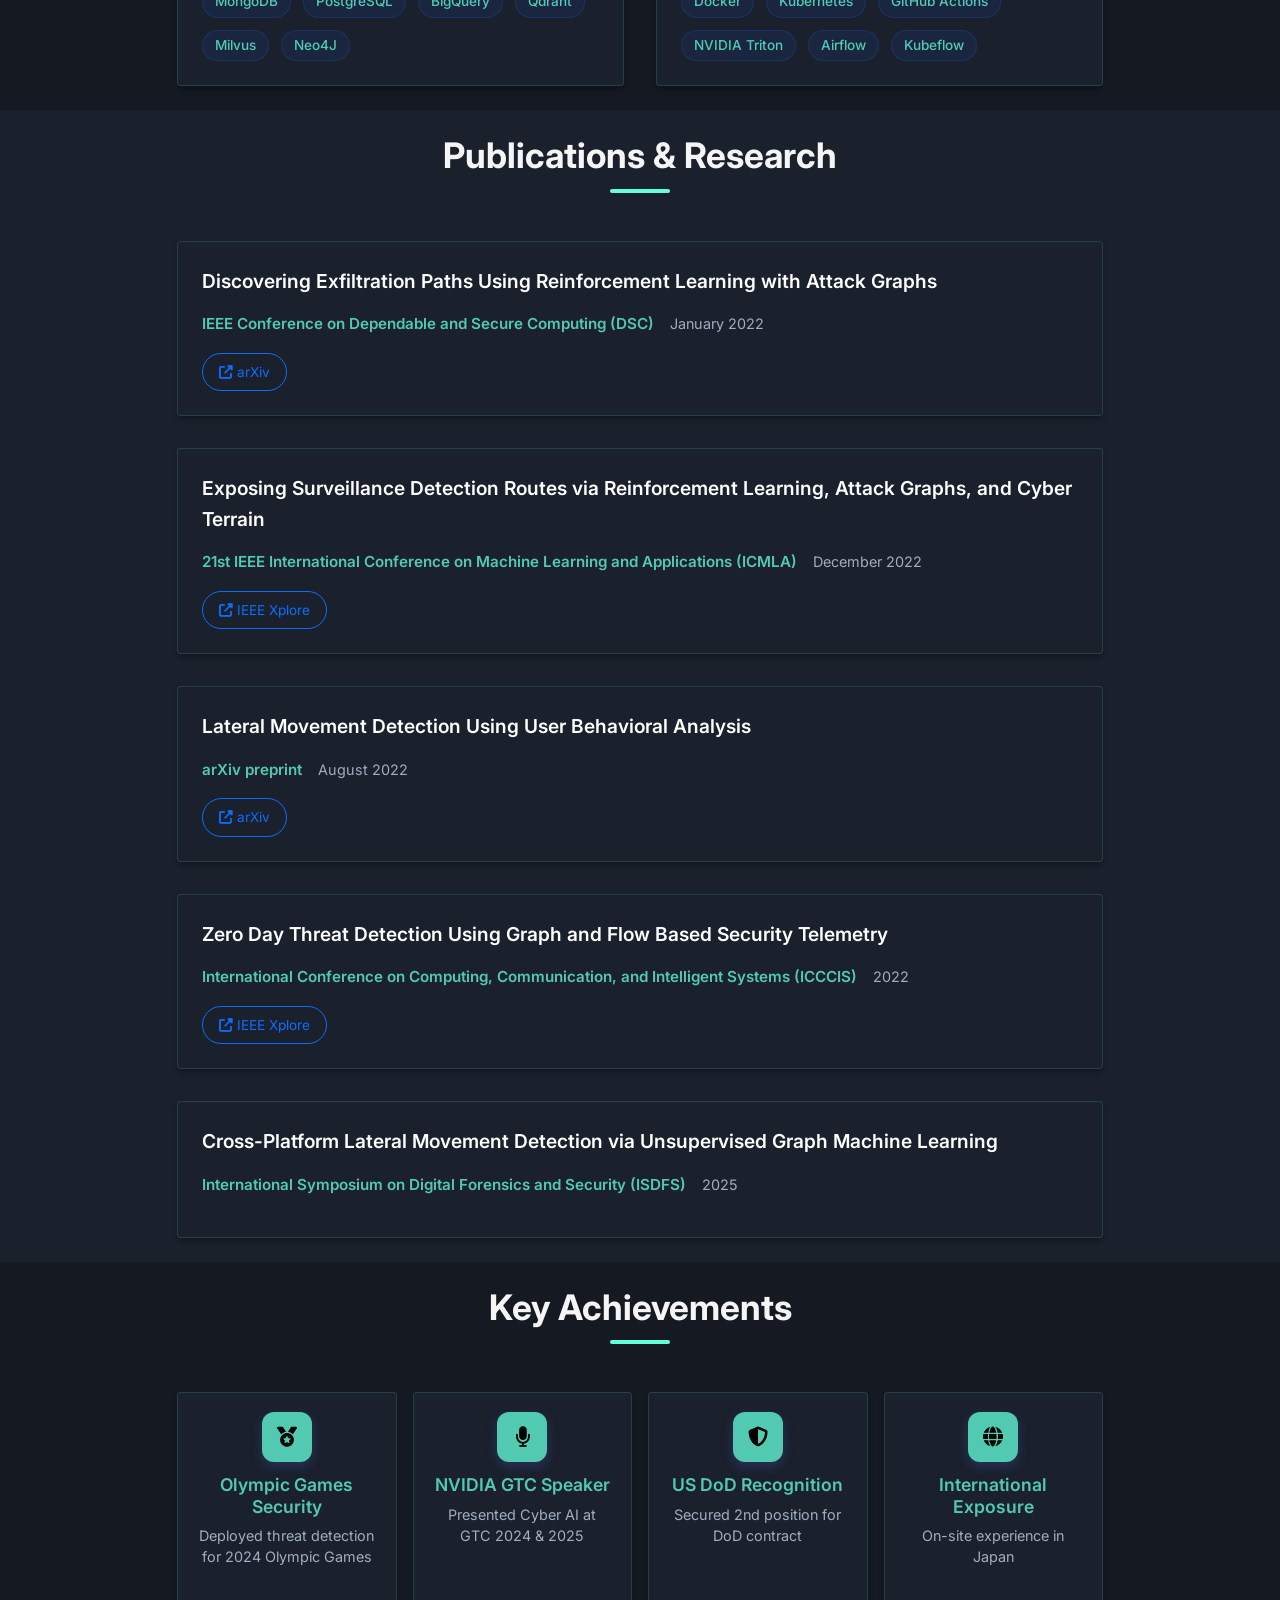
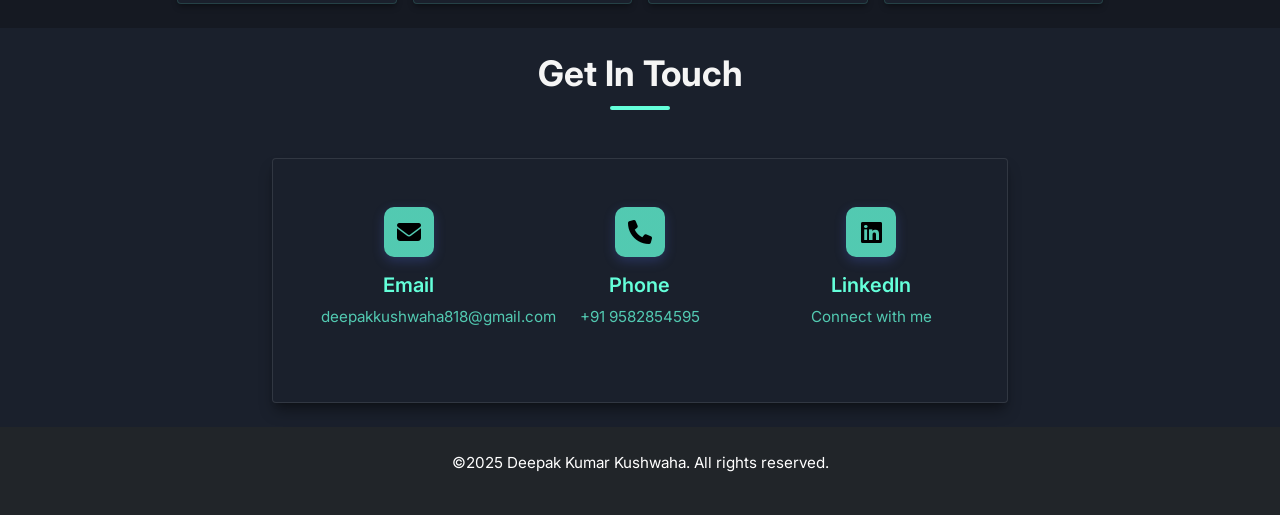
==== commit 857760b8: "Refactor index.html and style.css: Updated section headings to use consistent formatting, added soci" ====
--- a/index.html
+++ b/index.html
@@ -61,8 +61,29 @@
                             <img src="images/Image.jpg" alt="Deepak Kumar Kushwaha" loading="lazy">
                         </div>
                         <div class="profile-info">
-                            <h4 class="text-light">GenAI Solutions Architect</h4>
-                            <p>Agents, LLM & RAG | NLP | Cyber AI | RL | Inference Optimization</p>
+                            <h3 class="text-light">GenAI Solutions Architect</h3>
+                            <h7>Agents, LLM & RAG | NLP | Cyber AI | RL | Inference Optimization</h7>
+                        </div>
+                        <div class="social-links mt-3">
+                            <a href="https://www.linkedin.com/in/deepak-kushwaha818" class="social-link" target="_blank"
+                                title="LinkedIn">
+                                <i class="fab fa-linkedin"></i>
+                            </a>
+                            <a href="mailto:deepakkushwaha818@gmail.com" class="social-link" title="Email">
+                                <i class="fas fa-envelope"></i>
+                            </a>
+                            <a href="https://github.com/kushwahadk" class="social-link" target="_blank" title="GitHub">
+                                <i class="fab fa-github"></i>
+                            </a>
+                            <a href="#contact" class="social-link" title="Contact">
+                                <i class="fas fa-phone"></i>
+                            </a>
+                            <a href="#" class="social-link" title="Location">
+                                <i class="fas fa-map-marker-alt"></i>
+                            </a>
+                        </div>
+                        <div class="location-info mt-3">
+                            <h6><i class="fas fa-map-marker-alt me-2"></i>Noida, India</h6>
                         </div>
                     </div>
                 </div>
@@ -85,18 +106,6 @@
                                 <i class="fas fa-download me-2"></i>Download Resume
                             </a>
                         </div>
-                        <div class="social-links mt-3">
-                            <a href="https://www.linkedin.com/in/deepak-kushwaha818" class="social-link" target="_blank"
-                                title="LinkedIn">
-                                <i class="fab fa-linkedin"></i>
-                            </a>
-                            <a href="mailto:deepakkushwaha818@gmail.com" class="social-link" title="Email">
-                                <i class="fas fa-envelope"></i>
-                            </a>
-                            <a href="#contact" class="social-link" title="Contact">
-                                <i class="fas fa-phone"></i>
-                            </a>
-                        </div>
                     </div>
                 </div>
             </div>
@@ -104,11 +113,11 @@
     </section>
 
     <!-- About Section -->
-    <section id="about" class="py-5">
+    <section id="about" class="py-5 section-alt">
         <div class="container">
             <div class="row">
                 <div class="col-lg-12">
-                    <h2 class="section-title text-center mb-5">About Me</h2>
+                    <h3 class="section-title text-center mb-5">About Me</h3>
                 </div>
             </div>
             <div class="row">
@@ -160,7 +169,7 @@
         <div class="container">
             <div class="row">
                 <div class="col-lg-12">
-                    <h2 class="section-title text-center mb-5">Professional Experience</h2>
+                    <h3 class="section-title text-center mb-5">Professional Experience</h3>
                 </div>
             </div>
             <div class="row">
@@ -260,12 +269,11 @@
                             <div class="timeline-content">
                                 <div class="timeline-header">
                                     <div class="company-info">
-                                        <h4>Member and Senior Member of Technical Staff</h4>
+                                        <h4>Member & Senior Member of Technical Staff</h4>
                                         <div class="company-name">NEC Technologies India</div>
                                     </div>
                                     <div class="timeline-meta">
                                         <span class="duration">Oct 2016 - Mar 2019</span>
-                                        <span class="company">NEC Technologies India</span>
                                         <span class="location">Noida</span>
                                     </div>
                                 </div>
@@ -288,11 +296,11 @@
     </section>
 
     <!-- Projects Section -->
-    <section id="projects" class="py-5">
+    <section id="projects" class="py-5" style="background-color: var(--bg-light);">
         <div class="container">
             <div class="row">
                 <div class="col-lg-12">
-                    <h2 class="section-title text-center mb-5">Featured Projects</h2>
+                    <h3 class="section-title text-center mb-5">Featured Projects</h3>
                 </div>
             </div>
             <div class="row">
@@ -448,11 +456,11 @@
     </section>
 
     <!-- Skills Section -->
-    <section id="skills" class="py-5" style="background-color: var(--bg-light);">
+    <section id="skills" class="py-5">
         <div class="container">
             <div class="row">
                 <div class="col-lg-12">
-                    <h2 class="section-title text-center mb-5">Technical Skills</h2>
+                    <h3 class="section-title text-center mb-5">Technical Skills</h3>
                 </div>
             </div>
             <div class="row">
@@ -542,11 +550,11 @@
     </section>
 
     <!-- Publications Section -->
-    <section id="publications" class="py-5">
+    <section id="publications" class="py-5" style="background-color: var(--bg-light);">
         <div class="container">
             <div class="row">
                 <div class="col-lg-12">
-                    <h2 class="section-title text-center mb-5">Publications & Research</h2>
+                    <h3 class="section-title text-center mb-5">Publications & Research</h3>
                 </div>
             </div>
             <div class="row">
@@ -637,11 +645,11 @@
     </section>
 
     <!-- Achievements Section -->
-    <section id="achievements" class="py-5" style="background-color: var(--bg-light);">
-        <div class="container">
+    <section id="achievements" class="py-5">
+        <div class=" container">
             <div class="row">
                 <div class="col-lg-12">
-                    <h2 class="section-title text-center mb-5">Key Achievements</h2>
+                    <h3 class="section-title text-center mb-5">Key Achievements</h3>
                 </div>
             </div>
             <div class="row">
@@ -682,7 +690,7 @@
     </section>
 
     <!-- Contact Section -->
-    <section id="contact" class="py-5">
+    <section id="contact" class="py-5 section-alt">
         <div class="container">
             <div class="row">
                 <div class="col-lg-12">
--- a/css/style.css
+++ b/css/style.css
@@ -181,7 +181,6 @@
 }
 
 .profile-avatar:hover {
-    transform: translateY(-5px);
     box-shadow: 0 20px 40px rgba(0, 0, 0, 0.4), 0 0 0 4px rgba(100, 255, 218, 0.3);
 }
 
@@ -197,11 +196,26 @@
     color: var(--primary-color);
 }
 
-.profile-info p {
+.profile-info h7 {
+    font-size: 1.0rem;
+    line-height: 1.5;
+    color: var(--primary-color);
+    font-weight: 400;
+}
+
+.location-info p {
     font-size: 0.9rem;
     line-height: 1.5;
     color: var(--primary-color);
     font-weight: 400;
+    margin: 0;
+    display: flex;
+    align-items: center;
+    justify-content: center;
+}
+
+.location-info i {
+    color: var(--primary-color);
 }
 
 .hero-intro {
@@ -372,7 +386,6 @@
     background: rgba(100, 255, 218, 0.1);
     border-color: var(--primary-color);
     color: var(--primary-color);
-    transform: translateY(-3px);
     box-shadow: 0 10px 20px rgba(100, 255, 218, 0.2);
 }
 
@@ -387,14 +400,13 @@
     background: rgba(136, 146, 176, 0.1);
     border-color: var(--text-light);
     color: var(--text-light);
-    transform: translateY(-3px);
     box-shadow: 0 10px 20px rgba(136, 146, 176, 0.2);
 }
 
 .social-links {
     display: flex;
     gap: 1rem;
-    justify-content: flex-start;
+    justify-content: center;
 }
 
 .social-link {
@@ -405,8 +417,6 @@
     height: 45px;
     background: transparent;
     color: var(--primary-color);
-    border: 1px solid var(--primary-color);
-    border-radius: 50%;
     text-decoration: none;
     transition: var(--transition);
     font-size: 1.1rem;
@@ -415,7 +425,6 @@
 .social-link:hover {
     background: rgba(100, 255, 218, 0.1);
     color: var(--primary-color);
-    transform: translateY(-3px);
     box-shadow: 0 8px 20px rgba(100, 255, 218, 0.3);
 }
 
@@ -434,36 +443,50 @@
 /* Timeline */
 .timeline {
     position: relative;
-    padding-left: 1.5rem;
+    padding: 0;
+    max-width: 1200px;
+    margin: 0 auto;
 }
 
 .timeline::before {
     content: '';
     position: absolute;
-    left: 8px;
+    left: 50%;
     top: 0;
     bottom: 0;
     width: 2px;
     background: rgba(255, 255, 255, 0.2);
     border-radius: 1px;
+    transform: translateX(-50%);
 }
 
 .timeline-item {
     position: relative;
-    margin-bottom: 2rem;
-    padding-left: 0;
+    margin-bottom: 3rem;
+    display: flex;
+    align-items: center;
+}
+
+.timeline-item:nth-child(odd) {
+    flex-direction: row;
+}
+
+.timeline-item:nth-child(even) {
+    flex-direction: row-reverse;
 }
 
 .timeline-marker {
     position: absolute;
-    left: 4px;
-    top: 1.5rem;
-    width: 10px;
-    height: 10px;
+    left: 50%;
+    top: 50%;
+    width: 12px;
+    height: 12px;
     background: var(--secondary-color);
     border-radius: 50%;
-    border: 2px solid var(--bg-primary);
-    box-shadow: 0 0 0 2px rgba(255, 255, 255, 0.3);
+    border: 3px solid var(--bg-section);
+    box-shadow: 0 0 0 3px rgba(255, 255, 255, 0.3);
+    transform: translate(-50%, -50%);
+    z-index: 2;
 }
 
 .timeline-content {
@@ -474,7 +497,18 @@
     border: 1px solid rgba(100, 255, 218, 0.15);
     position: relative;
     overflow: hidden;
-    margin-bottom: 2rem;
+    width: 45%;
+    margin: 0 2.5%;
+}
+
+.timeline-item:nth-child(odd) .timeline-content {
+    margin-left: 0;
+    margin-right: auto;
+}
+
+.timeline-item:nth-child(even) .timeline-content {
+    margin-left: auto;
+    margin-right: 0;
 }
 
 .timeline-header {
@@ -522,9 +556,9 @@
     color: var(--secondary-color);
     font-size: 0.9rem;
     font-weight: 600;
-    background: rgba(255, 255, 255, 0.2);
+    background: rgb(21, 25, 36);
     padding: 0.4rem 1rem;
-    border-radius: 20px;
+    border-radius: 10px;
     display: inline-block;
     backdrop-filter: blur(10px);
 }
@@ -587,8 +621,8 @@
 }
 
 .project-icon {
-    width: 60px;
-    height: 60px;
+    width: 50px;
+    height: 50px;
     background: linear-gradient(135deg, var(--secondary-color), var(--secondary-color));
     border-radius: 12px;
     display: flex;
@@ -1007,14 +1041,33 @@
 
     .timeline {
         padding-left: 1rem;
+        max-width: none;
+    }
+
+    .timeline::before {
+        left: 8px;
+        transform: none;
     }
 
     .timeline-item {
         padding-left: 1.5rem;
+        flex-direction: row !important;
+        margin-bottom: 2rem;
     }
 
     .timeline-marker {
-        left: -1.5rem;
+        left: 4px;
+        top: 1.5rem;
+        width: 10px;
+        height: 10px;
+        border: 2px solid var(--bg-primary);
+        box-shadow: 0 0 0 2px rgba(255, 255, 255, 0.3);
+        transform: none;
+    }
+
+    .timeline-content {
+        width: 100%;
+        margin: 0 !important;
     }
 
     .timeline-meta {
@@ -1127,4 +1180,8 @@
 
 .loading:nth-child(6) {
     animation-delay: 0.6s;
+}
+
+.section-alt {
+    background-color: var(--bg-light) !important;
 }
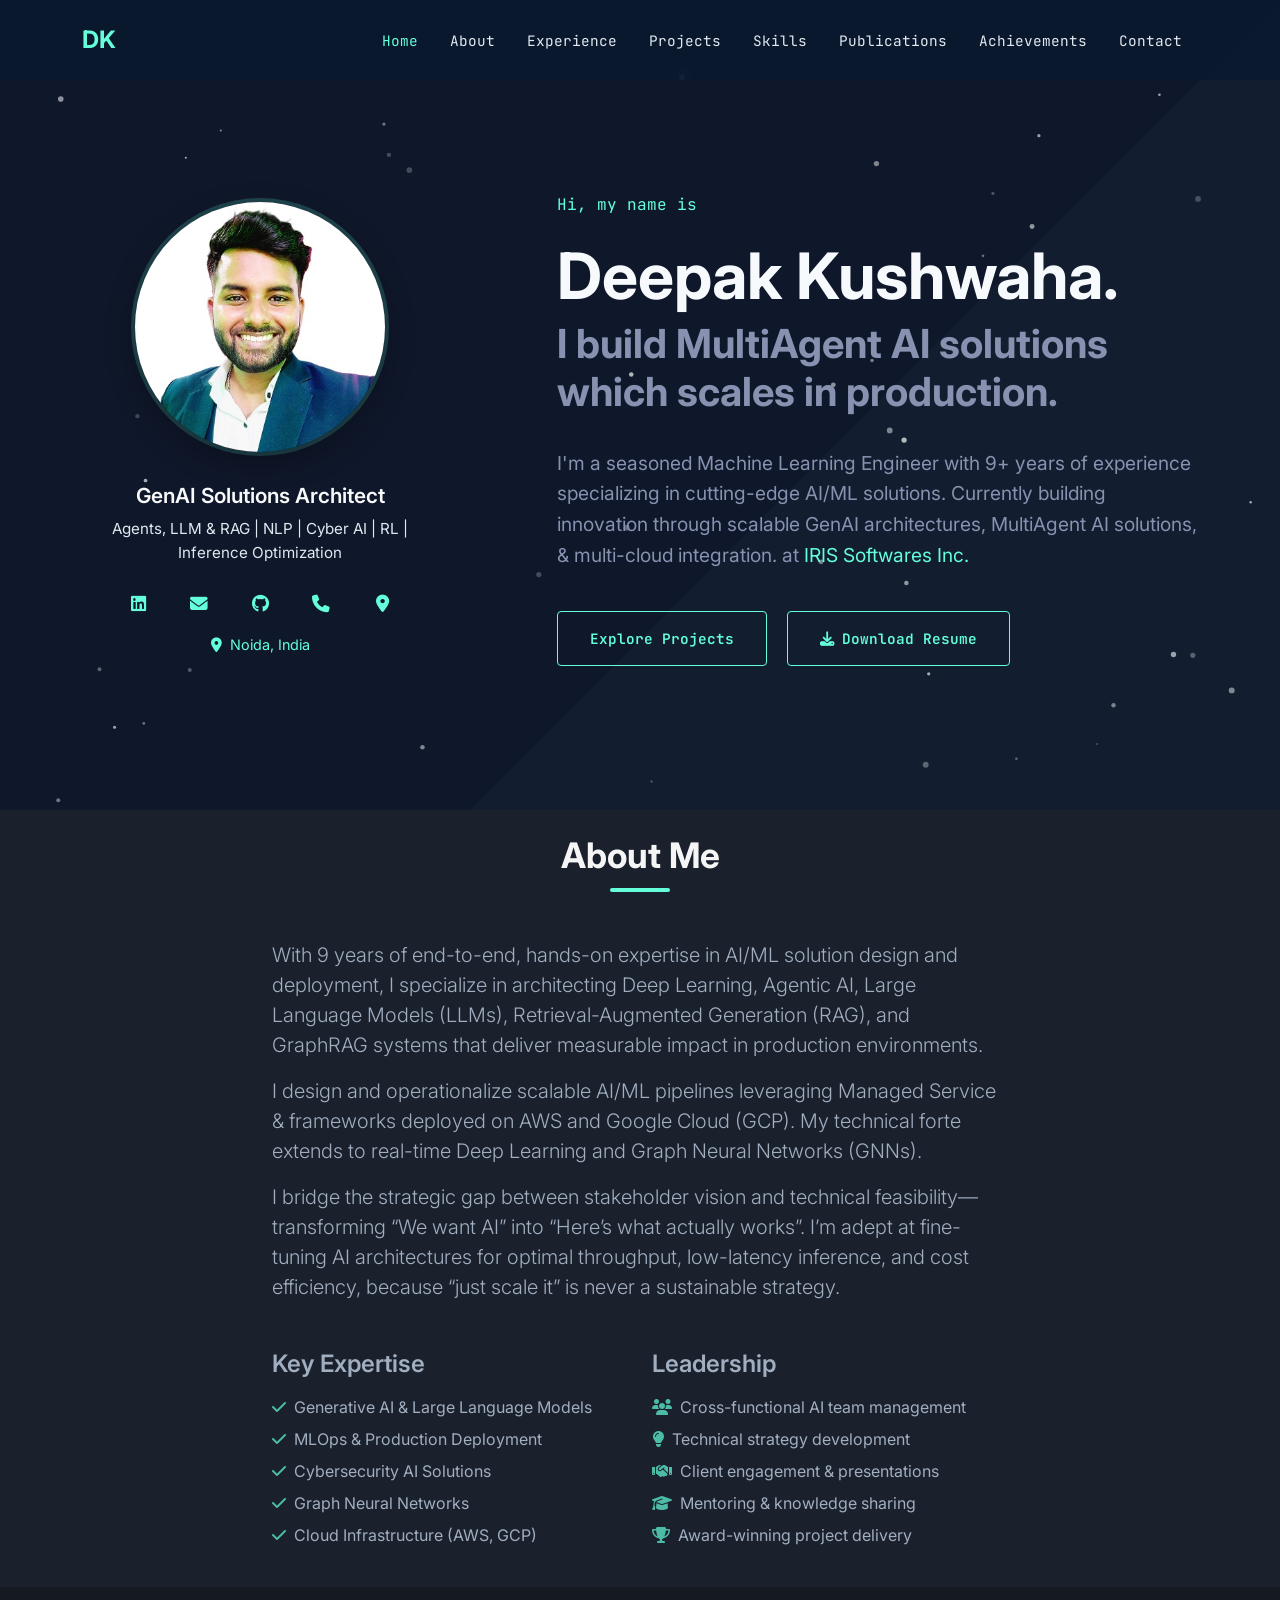
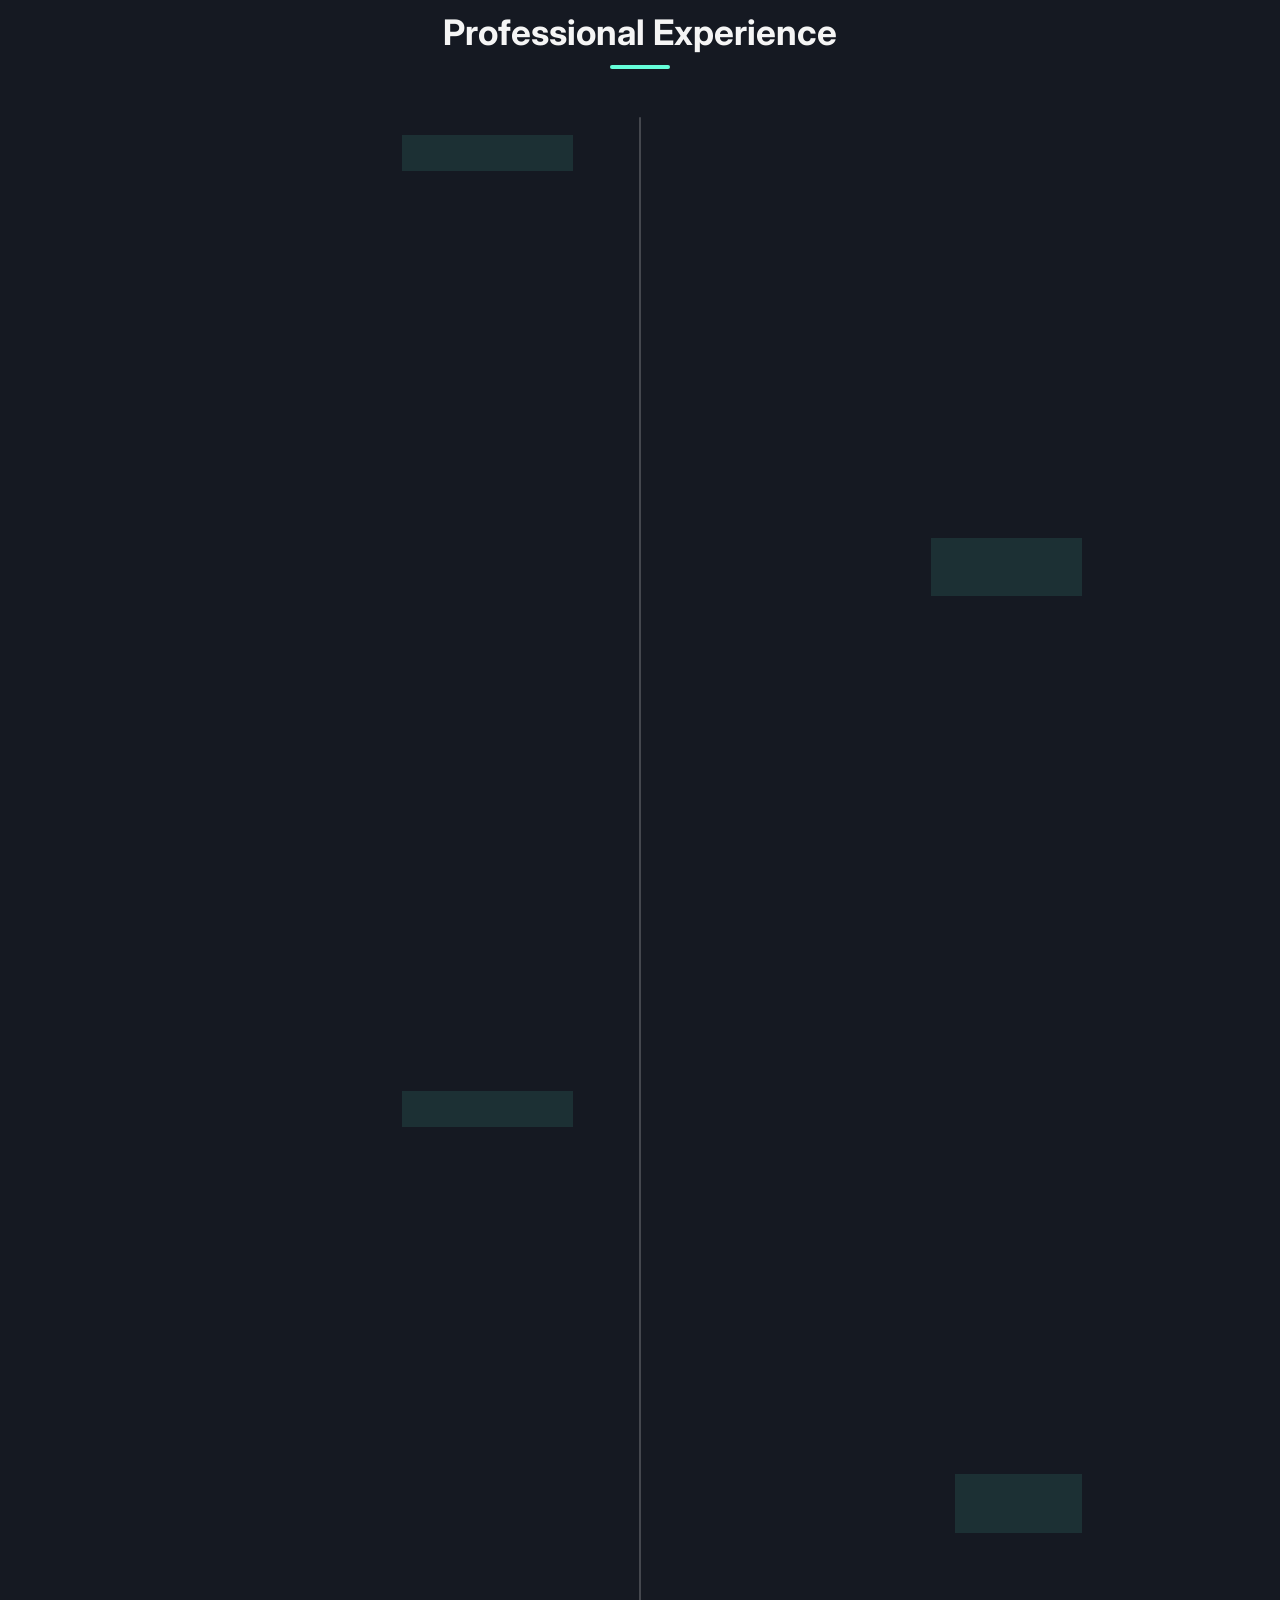
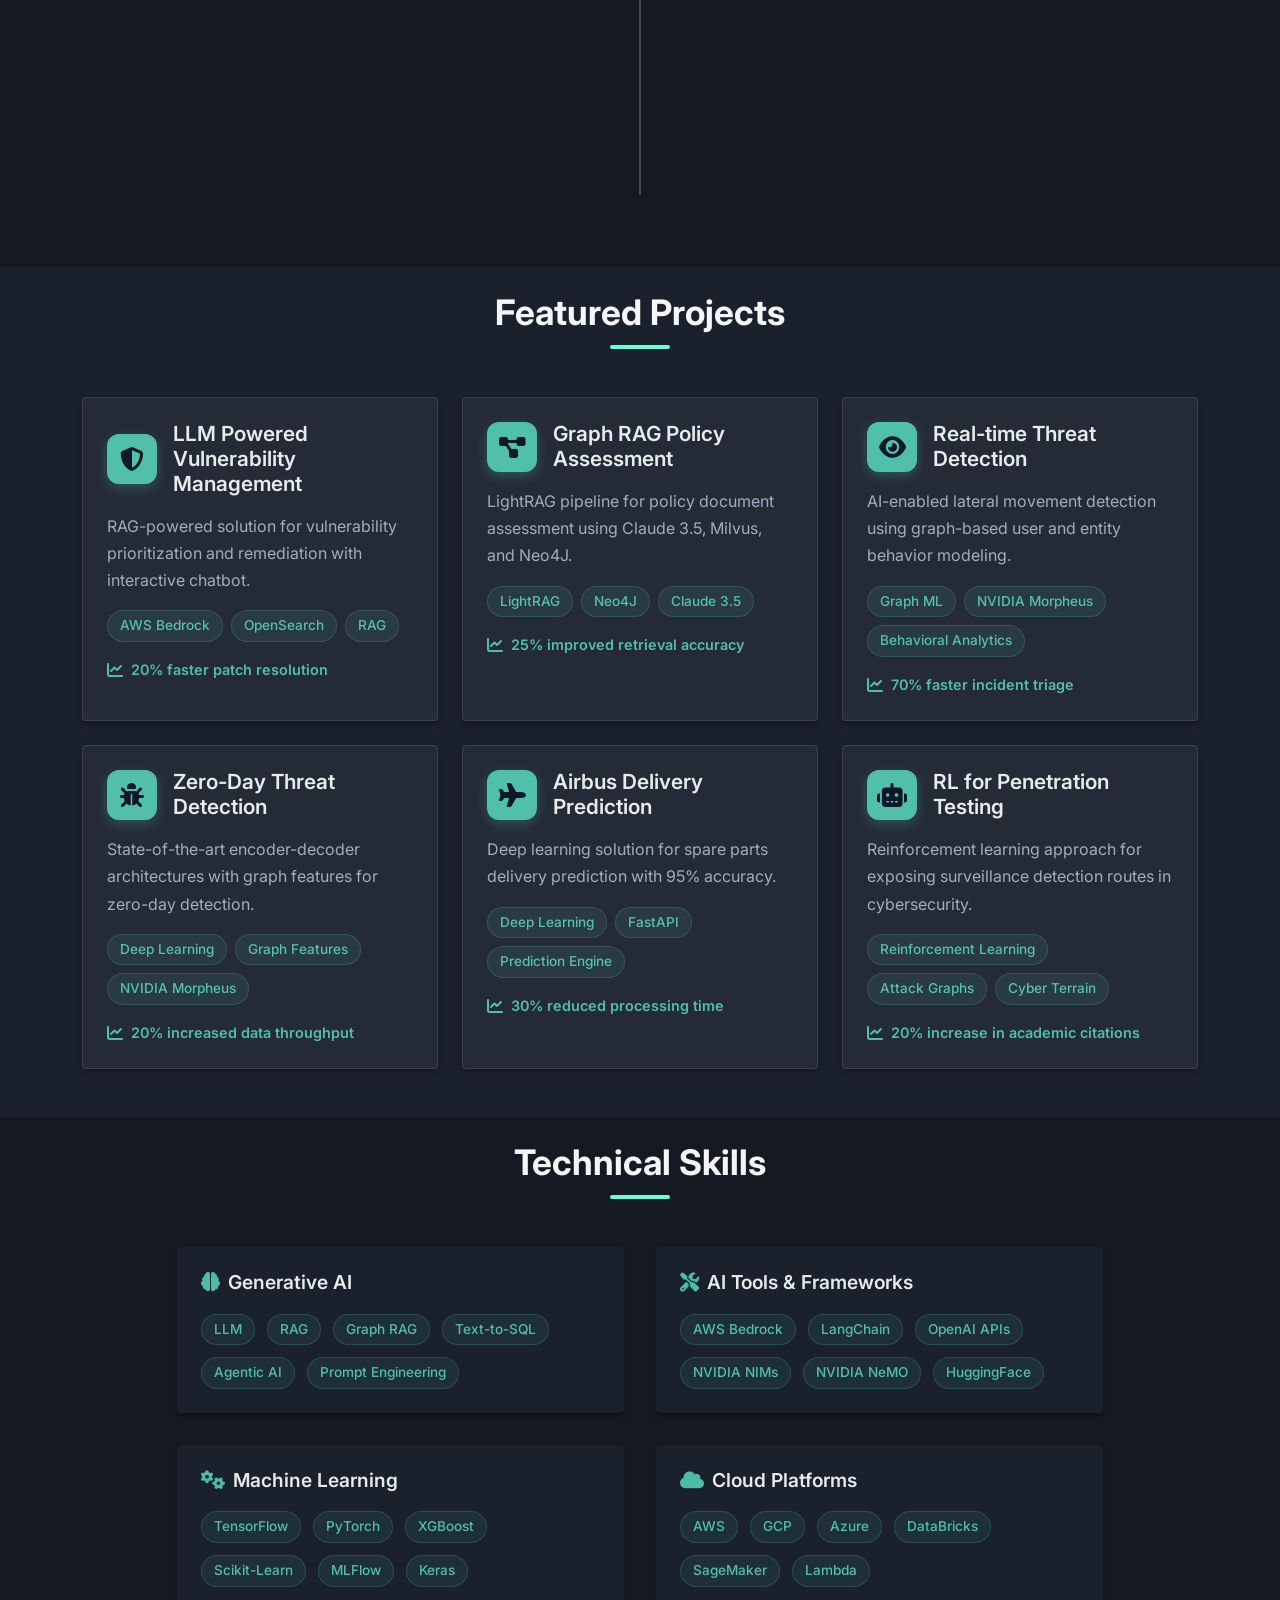
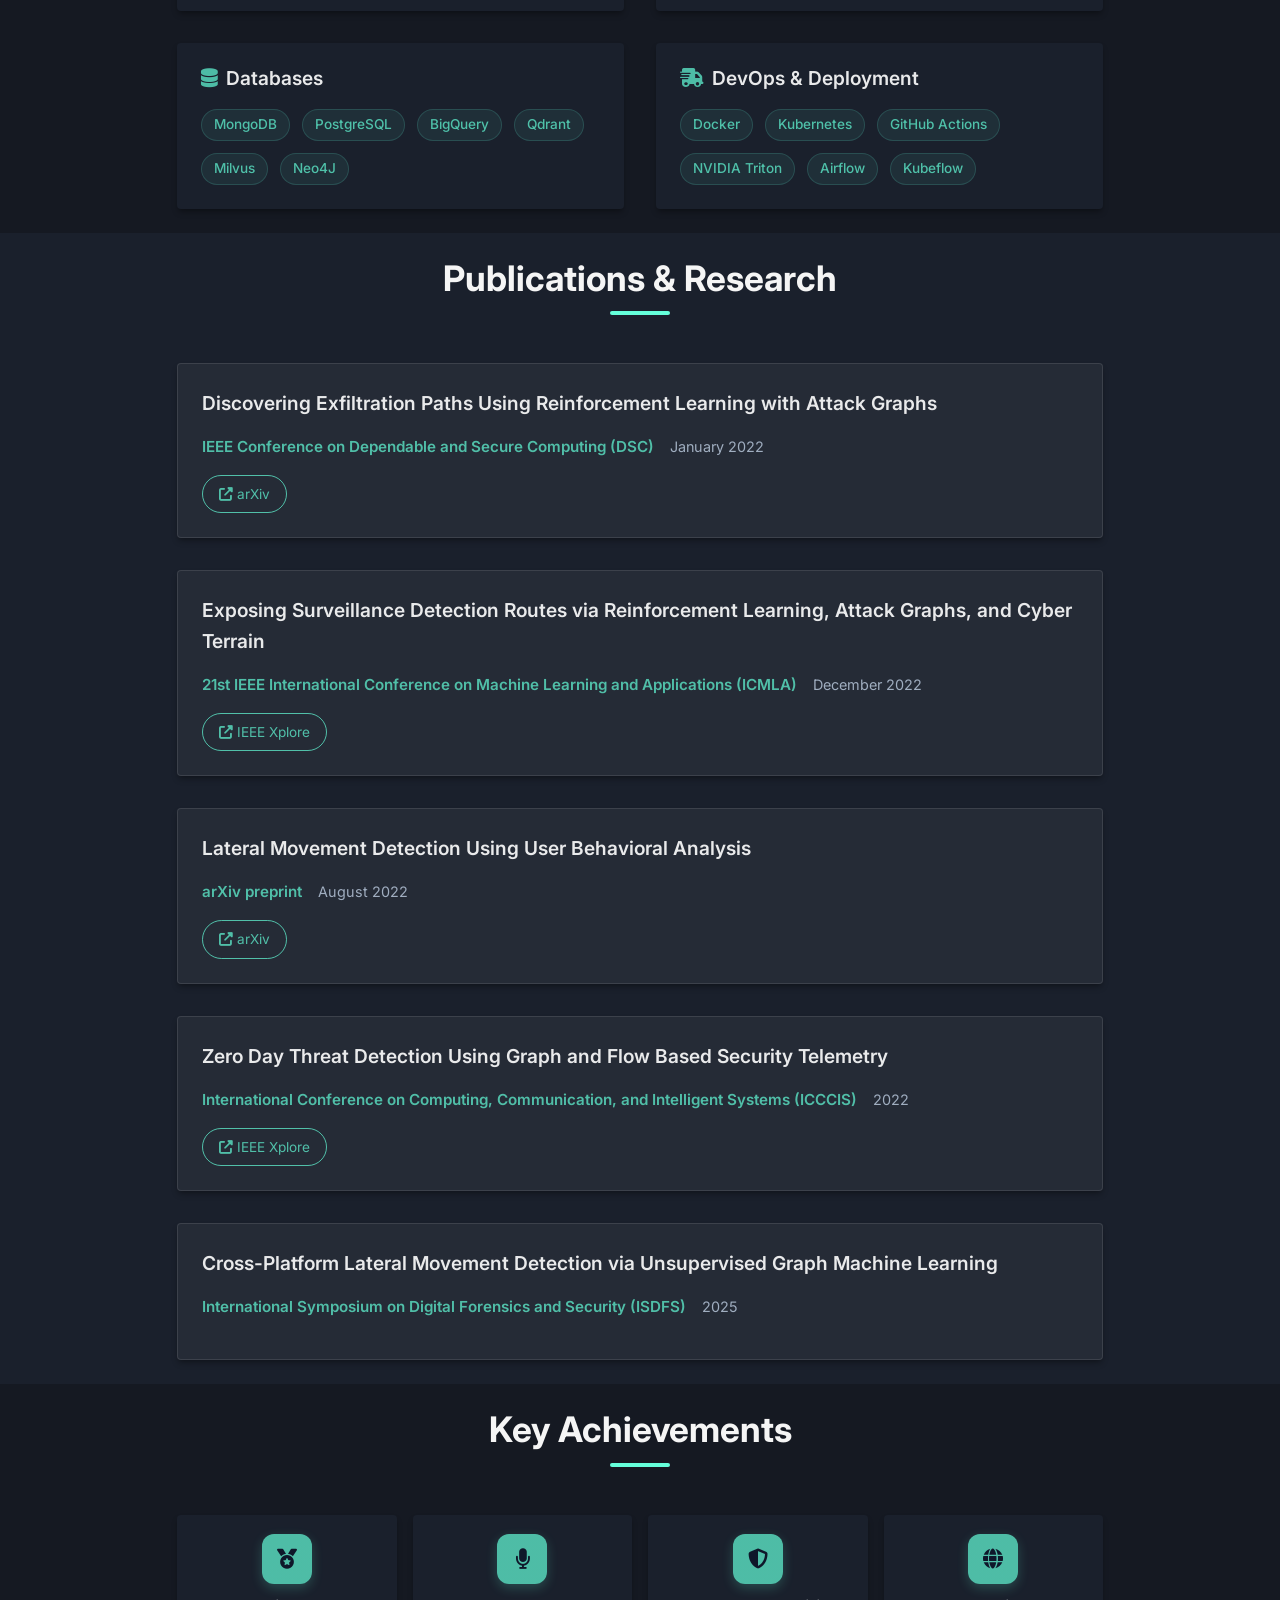
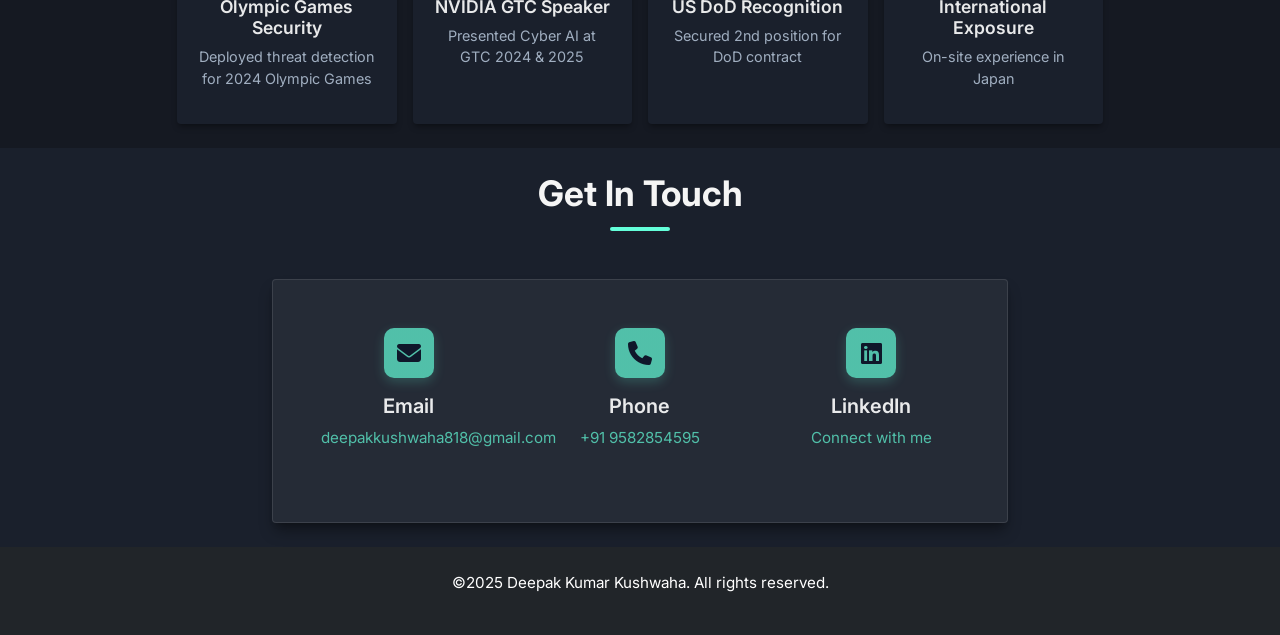
==== commit 4a50e4e5: "Enhance index.html and style.css: Updated meta tags for improved SEO, refined hero section content a" ====
--- a/index.html
+++ b/index.html
@@ -3,37 +3,137 @@
 <head>
     <meta charset="UTF-8">
     <meta name="viewport" content="width=device-width, initial-scale=1.0">
-    <title>Deepak Kumar Kushwaha - Lead Machine Learning Engineer</title>
+    <title>Deepak Kumar Kushwaha - Lead Machine Learning Engineer | GenAI Solutions Architect | AI/ML Expert</title>
     <meta name="description"
-        content="Portfolio of Deepak Kumar Kushwaha, Lead Machine Learning Engineer with 8.8 years of experience in AI/ML, Cybersecurity, and MLOps. Expert in LLMs, RAG, and production-grade AI solutions.">
+        content="Deepak Kumar Kushwaha - Lead Machine Learning Engineer with 9+ years of experience in AI/ML, GenAI, MultiAgent AI, Cybersecurity AI, and MLOps. Expert in LLMs, RAG, AWS, Python, and production-scale AI solutions.">
     <meta name="keywords"
-        content="Machine Learning Engineer, AI, ML, Cybersecurity, LLM, RAG, AWS, Python, Deep Learning, Data Science">
+        content="Machine Learning Engineer, AI Engineer, GenAI Solutions Architect, MultiAgent AI, LLM, RAG, AWS, Python, Deep Learning, Data Science, Cybersecurity AI, MLOps, Production AI, IRIS Softwares, Deloitte">
     <meta name="author" content="Deepak Kumar Kushwaha">
-    <meta property="og:title" content="Deepak Kumar Kushwaha - Lead Machine Learning Engineer">
+    <meta name="robots" content="index, follow">
+    <meta name="language" content="English">
+    <meta name="revisit-after" content="7 days">
+
+    <!-- Open Graph Meta Tags -->
+    <meta property="og:title"
+        content="Deepak Kumar Kushwaha - Lead Machine Learning Engineer | GenAI Solutions Architect">
     <meta property="og:description"
-        content="Portfolio showcasing 8.8 years of experience in AI/ML, Cybersecurity, and MLOps with expertise in LLMs, RAG, and production-grade AI solutions.">
+        content="Lead Machine Learning Engineer with 9+ years of experience in AI/ML, GenAI, MultiAgent AI, and production-scale AI solutions. Expert in LLMs, RAG, and cybersecurity AI.">
     <meta property="og:type" content="website">
     <meta property="og:url" content="https://kushwahadk.github.io">
+    <meta property="og:image" content="https://kushwahadk.github.io/images/Image.jpg">
+    <meta property="og:site_name" content="Deepak Kumar Kushwaha Portfolio">
+    <meta property="og:locale" content="en_US">
+
+    <!-- Twitter Card Meta Tags -->
+    <meta name="twitter:card" content="summary_large_image">
+    <meta name="twitter:title" content="Deepak Kumar Kushwaha - Lead Machine Learning Engineer">
+    <meta name="twitter:description"
+        content="GenAI Solutions Architect with 9+ years of experience in AI/ML, MultiAgent AI, and production-scale AI solutions.">
+    <meta name="twitter:image" content="https://kushwahadk.github.io/images/Image.jpg">
+    <meta name="twitter:creator" content="@kushwahadk">
+
+    <!-- Additional SEO Meta Tags -->
+    <meta name="theme-color" content="#64ffda">
+    <meta name="msapplication-TileColor" content="#64ffda">
+    <meta name="apple-mobile-web-app-capable" content="yes">
+    <meta name="apple-mobile-web-app-status-bar-style" content="black-translucent">
+
+    <!-- Canonical URL -->
+    <link rel="canonical" href="https://kushwahadk.github.io">
+
+    <!-- Favicon -->
     <link rel="icon" type="image/svg+xml" href="images/favicon.svg">
+    <link rel="apple-touch-icon" href="images/Image.jpg">
+
+    <!-- Preconnect to external domains for performance -->
+    <link rel="preconnect" href="https://fonts.googleapis.com">
+    <link rel="preconnect" href="https://fonts.gstatic.com" crossorigin>
+    <link rel="preconnect" href="https://cdn.jsdelivr.net">
+    <link rel="preconnect" href="https://cdnjs.cloudflare.com">
 
     <!-- Bootstrap CSS -->
     <link href="https://cdn.jsdelivr.net/npm/bootstrap@5.3.0/dist/css/bootstrap.min.css" rel="stylesheet">
     <!-- Font Awesome -->
     <link rel="stylesheet" href="https://cdnjs.cloudflare.com/ajax/libs/font-awesome/6.4.0/css/all.min.css">
     <!-- Custom CSS -->
-    <link rel="stylesheet" href="css/style.css?v=2.0">
+    <link rel="stylesheet" href="css/style.css?v=2.1">
     <!-- Google Fonts -->
     <link href="https://fonts.googleapis.com/css2?family=Inter:wght@300;400;500;600;700&display=swap" rel="stylesheet">
     <link href="https://fonts.googleapis.com/css2?family=JetBrains+Mono:wght@300;400;500;600;700&display=swap"
         rel="stylesheet">
+
+    <!-- Structured Data for Person -->
+    <script type="application/ld+json">
+    {
+        "@context": "https://schema.org",
+        "@type": "Person",
+        "name": "Deepak Kumar Kushwaha",
+        "jobTitle": "Lead Machine Learning Engineer",
+        "alternateName": "GenAI Solutions Architect",
+        "description": "Lead Machine Learning Engineer with 9+ years of experience in AI/ML, GenAI, MultiAgent AI, and production-scale AI solutions",
+        "url": "https://kushwahadk.github.io",
+        "image": "https://kushwahadk.github.io/images/Image.jpg",
+        "email": "deepakkushwaha818@gmail.com",
+        "telephone": "+919582854595",
+        "address": {
+            "@type": "PostalAddress",
+            "addressLocality": "Noida",
+            "addressCountry": "India"
+        },
+        "worksFor": {
+            "@type": "Organization",
+            "name": "IRIS Softwares Inc.",
+            "url": "https://irissoftware.com"
+        },
+        "alumniOf": {
+            "@type": "Organization",
+            "name": "Deloitte Offices of US in India"
+        },
+        "knowsAbout": [
+            "Machine Learning",
+            "Artificial Intelligence",
+            "Generative AI",
+            "Large Language Models",
+            "RAG",
+            "MultiAgent AI",
+            "Cybersecurity AI",
+            "MLOps",
+            "Python",
+            "AWS",
+            "Deep Learning",
+            "NLP"
+        ],
+        "sameAs": [
+            "https://www.linkedin.com/in/deepak-kushwaha818",
+            "https://github.com/kushwahadk"
+        ]
+    }
+    </script>
+
+    <!-- Structured Data for Organization -->
+    <script type="application/ld+json">
+    {
+        "@context": "https://schema.org",
+        "@type": "Organization",
+        "name": "Deepak Kumar Kushwaha Portfolio",
+        "url": "https://kushwahadk.github.io",
+        "logo": "https://kushwahadk.github.io/images/Image.jpg",
+        "description": "Professional portfolio showcasing AI/ML expertise and projects",
+        "founder": {
+            "@type": "Person",
+            "name": "Deepak Kumar Kushwaha"
+        }
+    }
+    </script>
 </head>
 
 <body>
     <!-- Navigation -->
-    <nav class="navbar navbar-expand-lg navbar-dark fixed-top">
+    <nav class="navbar navbar-expand-lg navbar-dark fixed-top" role="navigation" aria-label="Main navigation">
         <div class="container">
-            <a class="navbar-brand fw-bold" href="#home">DK</a>
-            <button class="navbar-toggler" type="button" data-bs-toggle="collapse" data-bs-target="#navbarNav">
+            <a class="navbar-brand fw-bold" href="#home" aria-label="Deepak Kushwaha Portfolio">DK</a>
+            <button class="navbar-toggler" type="button" data-bs-toggle="collapse" data-bs-target="#navbarNav"
+                aria-controls="navbarNav" aria-expanded="false" aria-label="Toggle navigation">
                 <span class="navbar-toggler-icon"></span>
             </button>
             <div class="collapse navbar-collapse" id="navbarNav">
@@ -51,690 +151,727 @@
         </div>
     </nav>
 
-    <!-- Hero Section -->
-    <section id="home" class="hero-section">
-        <div class="container">
-            <div class="row align-items-center">
-                <div class="col-lg-4">
-                    <div class="hero-image">
-                        <div class="profile-avatar">
-                            <img src="images/Image.jpg" alt="Deepak Kumar Kushwaha" loading="lazy">
-                        </div>
-                        <div class="profile-info">
-                            <h3 class="text-light">GenAI Solutions Architect</h3>
-                            <h7>Agents, LLM & RAG | NLP | Cyber AI | RL | Inference Optimization</h7>
-                        </div>
-                        <div class="social-links mt-3">
-                            <a href="https://www.linkedin.com/in/deepak-kushwaha818" class="social-link" target="_blank"
-                                title="LinkedIn">
-                                <i class="fab fa-linkedin"></i>
-                            </a>
-                            <a href="mailto:deepakkushwaha818@gmail.com" class="social-link" title="Email">
-                                <i class="fas fa-envelope"></i>
-                            </a>
-                            <a href="https://github.com/kushwahadk" class="social-link" target="_blank" title="GitHub">
-                                <i class="fab fa-github"></i>
-                            </a>
-                            <a href="#contact" class="social-link" title="Contact">
-                                <i class="fas fa-phone"></i>
-                            </a>
-                            <a href="#" class="social-link" title="Location">
-                                <i class="fas fa-map-marker-alt"></i>
-                            </a>
-                        </div>
-                        <div class="location-info mt-3">
-                            <h6><i class="fas fa-map-marker-alt me-2"></i>Noida, India</h6>
-                        </div>
-                    </div>
-                </div>
-                <div class="col-lg-7 offset-lg-1">
-                    <div class="hero-content">
-                        <p class="hero-intro">Hi, my name is</p>
-                        <h2 class="hero-name">Deepak Kushwaha.</h2>
-                        <h3 class="hero-tagline">I build MultiAgent AI solutions for clients.</h3>
-                        <p class="hero-description">
-                            I'm a seasoned Machine Learning Engineer with 9+ years of experience specializing in
-                            cutting-edge AI/ML solutions.
-                            Currently building innovation through scalable GenAI architectures, multi-cloud integration,
-                            and real-world AI applications
-                            at <a href="#" class="company-link">IRIS Softwares Inc.</a>
-                        </p>
-                        <div class="hero-buttons">
-                            <a href="#projects" class="btn btn-outline-primary me-3">Explore Projects</a>
-                            <a href="Deepak_Kushwaha_Lead_MLE_March.pdf" class="btn btn-outline-primary"
-                                target="_blank">
-                                <i class="fas fa-download me-2"></i>Download Resume
-                            </a>
-                        </div>
-                    </div>
-                </div>
-            </div>
-        </div>
-    </section>
-
-    <!-- About Section -->
-    <section id="about" class="py-5 section-alt">
-        <div class="container">
-            <div class="row">
-                <div class="col-lg-12">
-                    <h3 class="section-title text-center mb-5">About Me</h3>
-                </div>
-            </div>
-            <div class="row">
-                <div class="col-lg-8 mx-auto">
-                    <div class="about-content">
-                        <p class="lead">I am a seasoned Machine Learning Engineer with 9 years of experience
-                            specializing in cutting-edge AI/ML solutions. Currently Building innovation through scalable
-                            architectures, multi-cloud integration, and real-world AI applications for various Clients
-                            at IRIS.
-                        </p>
-
-                        <div class="row mt-5">
-                            <div class="col-md-6">
-                                <h4 class="mb-3">Key Expertise</h4>
-                                <ul class="list-unstyled">
-                                    <li><i class="fas fa-check text-primary me-2"></i>Generative AI & Large Language
-                                        Models</li>
-                                    <li><i class="fas fa-check text-primary me-2"></i>MLOps & Production Deployment</li>
-                                    <li><i class="fas fa-check text-primary me-2"></i>Cybersecurity AI Solutions</li>
-                                    <li><i class="fas fa-check text-primary me-2"></i>Graph Neural Networks</li>
-                                    <li><i class="fas fa-check text-primary me-2"></i>Cloud Infrastructure (AWS, GCP)
-                                    </li>
-                                </ul>
-                            </div>
-                            <div class="col-md-6">
-                                <h4 class="mb-3">Leadership</h4>
-                                <ul class="list-unstyled">
-                                    <li><i class="fas fa-users text-primary me-2"></i>Cross-functional AI team
-                                        management</li>
-                                    <li><i class="fas fa-lightbulb text-primary me-2"></i>Technical strategy development
-                                    </li>
-                                    <li><i class="fas fa-handshake text-primary me-2"></i>Client engagement &
-                                        presentations</li>
-                                    <li><i class="fas fa-graduation-cap text-primary me-2"></i>Mentoring & knowledge
-                                        sharing</li>
-                                    <li><i class="fas fa-trophy text-primary me-2"></i>Award-winning project delivery
-                                    </li>
-                                </ul>
-                            </div>
-                        </div>
-                    </div>
-                </div>
-            </div>
-        </div>
-    </section>
-
-    <!-- Experience Section -->
-    <section id="experience" class="py-5">
-        <div class="container">
-            <div class="row">
-                <div class="col-lg-12">
-                    <h3 class="section-title text-center mb-5">Professional Experience</h3>
-                </div>
-            </div>
-            <div class="row">
-                <div class="col-lg-10 mx-auto">
-                    <div class="timeline">
-                        <!-- Current Position -->
-                        <div class="timeline-item">
-                            <div class="timeline-marker"></div>
-                            <div class="timeline-content">
-                                <div class="timeline-header">
-                                    <div class="company-info">
-                                        <h5>GenAI Solutions Architect</h5>
-                                        <div class="company-name">IRIS Softwares Inc.</div>
-                                    </div>
-                                    <div class="timeline-meta">
-                                        <span class="duration">May 2025 - Present</span>
-                                        <span class="location">
-                                            <i class="fas fa-map-marker-alt me-1"></i>Noida
-                                        </span>
-                                    </div>
-                                </div>
-                                <div class="timeline-body">
-                                    <ul>
-                                        <li>Designing and delivering cutting-edge GenAI solutions by harnessing the full
-                                            potential of the AI ecosystem across Microsoft Azure and AWS</li>
-                                        <li>Building Multiagent AI systems that run in production using Langgraph,
-                                            Autogen CreAI, ACP, MCP and A2A</li>
-                                        <li>Building innovation through scalable architectures, multi-cloud integration,
-                                            and real-world AI applications for various clients</li>
+    <main>
+        <!-- Hero Section -->
+        <section id="home" class="hero-section" aria-labelledby="hero-title">
+            <div class="container">
+                <div class="row align-items-center">
+                    <div class="col-lg-4">
+                        <div class="hero-image">
+                            <div class="profile-avatar">
+                                <img src="images/Image.jpg" alt="Deepak Kumar Kushwaha - Lead Machine Learning Engineer"
+                                    loading="lazy">
+                            </div>
+                            <div class="profile-info">
+                                <h4 class="text-light">GenAI Solutions Architect</h4>
+                                <p>Agents, LLM & RAG | NLP | Cyber AI | RL | Inference Optimization</p>
+                            </div>
+                            <div class="social-links mt-3">
+                                <a href="https://www.linkedin.com/in/deepak-kushwaha818" class="social-link"
+                                    target="_blank" title="LinkedIn Profile" aria-label="Connect on LinkedIn">
+                                    <i class="fab fa-linkedin" aria-hidden="true"></i>
+                                </a>
+                                <a href="mailto:deepakkushwaha818@gmail.com" class="social-link" title="Email"
+                                    aria-label="Send Email">
+                                    <i class="fas fa-envelope" aria-hidden="true"></i>
+                                </a>
+                                <a href="https://github.com/kushwahadk" class="social-link" target="_blank"
+                                    title="GitHub Profile" aria-label="View GitHub Profile">
+                                    <i class="fab fa-github" aria-hidden="true"></i>
+                                </a>
+                                <a href="#contact" class="social-link" title="Contact" aria-label="Contact Information">
+                                    <i class="fas fa-phone" aria-hidden="true"></i>
+                                </a>
+                                <a href="#" class="social-link" title="Location" aria-label="Location">
+                                    <i class="fas fa-map-marker-alt" aria-hidden="true"></i>
+                                </a>
+                            </div>
+                            <div class="location-info mt-2">
+                                <p><i class="fas fa-map-marker-alt me-2" aria-hidden="true"></i>Noida, India</p>
+                            </div>
+                        </div>
+                    </div>
+                    <div class="col-lg-7 offset-lg-1">
+                        <div class="hero-content">
+                            <p class="hero-intro">Hi, my name is</p>
+                            <h1 id="hero-title" class="hero-name">Deepak Kushwaha.</h1>
+                            <h2 class="hero-tagline">I build MultiAgent AI solutions which scales in production.</h2>
+                            <p class="hero-description">
+                                I'm a seasoned Machine Learning Engineer with 9+ years of experience specializing in
+                                cutting-edge AI/ML solutions.
+                                Currently building innovation through scalable GenAI architectures, MultiAgent AI
+                                solutions,
+                                & multi-cloud integration.
+                                at <a href="https://www.irissoftware.com/" class="company-link">IRIS Softwares Inc.</a>
+                            </p>
+                            <div class="hero-buttons">
+                                <a href="#projects" class="btn btn-outline-primary me-3">Explore Projects</a>
+                                <a href="Deepak_Kushwaha_Lead_MLE_March.pdf" class="btn btn-outline-primary"
+                                    target="_blank" aria-label="Download Resume">
+                                    <i class="fas fa-download me-2" aria-hidden="true"></i>Download Resume
+                                </a>
+                            </div>
+                        </div>
+                    </div>
+                </div>
+            </div>
+        </section>
+
+        <!-- About Section -->
+        <section id="about" class="py-5 section-alt">
+            <div class="container">
+                <div class="row">
+                    <div class="col-lg-12">
+                        <h3 class="section-title text-center mb-5">About Me</h3>
+                    </div>
+                </div>
+                <div class="row">
+                    <div class="col-lg-8 mx-auto">
+                        <div class="about-content">
+                            <p class="lead"> With 9 years of end-to-end, hands-on expertise in AI/ML solution design and
+                                deployment, I specialize in architecting Deep Learning, Agentic AI, Large Language
+                                Models (LLMs), Retrieval-Augmented Generation (RAG), and GraphRAG systems that deliver
+                                measurable impact in production environments.
+                            </p>
+                            <p class="lead">
+                                I design and operationalize scalable AI/ML pipelines leveraging Managed Service &
+                                frameworks deployed on AWS and Google Cloud (GCP). My technical forte extends to
+                                real-time Deep
+                                Learning and Graph Neural Networks (GNNs).
+                            </p>
+                            <p class="lead">
+                                I bridge the strategic gap between stakeholder vision and technical
+                                feasibility—transforming “We want AI” into “Here’s what actually works”. I’m adept at
+                                fine-tuning AI architectures for optimal throughput, low-latency inference, and cost
+                                efficiency, because “just scale it” is never a sustainable strategy.
+                            </p>
+
+                            <div class="row mt-5">
+                                <div class="col-md-6">
+                                    <h4 class="mb-3">Key Expertise</h4>
+                                    <ul class="list-unstyled">
+                                        <li><i class="fas fa-check text-primary me-2"></i>Generative AI & Large Language
+                                            Models</li>
+                                        <li><i class="fas fa-check text-primary me-2"></i>MLOps & Production Deployment
+                                        </li>
+                                        <li><i class="fas fa-check text-primary me-2"></i>Cybersecurity AI Solutions
+                                        </li>
+                                        <li><i class="fas fa-check text-primary me-2"></i>Graph Neural Networks</li>
+                                        <li><i class="fas fa-check text-primary me-2"></i>Cloud Infrastructure (AWS,
+                                            GCP)
+                                        </li>
                                     </ul>
                                 </div>
-                            </div>
-                        </div>
-
-                        <!-- Previous Position -->
-                        <div class="timeline-item">
-                            <div class="timeline-marker"></div>
-                            <div class="timeline-content">
-                                <div class="timeline-header">
-                                    <div class="company-info">
-                                        <h4>Lead MLE (AI Centre of Excellence)</h4>
-                                        <div class="company-name">Deloitte Offices of US in India</div>
-                                    </div>
-                                    <div class="timeline-meta">
-                                        <span class="duration">May 2021 - May 2025</span>
-                                        <span class="location">
-                                            <i class="fas fa-map-marker-alt me-1"></i>Gurugram
-                                        </span>
-                                    </div>
-                                </div>
-                                <div class="timeline-body">
-                                    <ul>
-                                        <li>Built and deployed 4 LLM, RAG, VectorDB, GenAI-powered solutions for threat
-                                            alert summarization, vulnerability detection, and document compliance</li>
-                                        <li>Developed real-time Cyber GenAI solutions with NVIDIA Morpheus, NIMs, NeMO
-                                            enhancing decision-making</li>
-                                        <li>Designed 4 novel cyber threat detection ML solutions using unsupervised
-                                            parametric learning and deep graph approaches</li>
-                                        <li>Presented Cyber AI solutions to US DoD and at NVIDIA GTC</li>
-                                        <li>Managed and mentored cross-functional teams, ensuring successful project
-                                            delivery</li>
+                                <div class="col-md-6">
+                                    <h4 class="mb-3">Leadership</h4>
+                                    <ul class="list-unstyled">
+                                        <li><i class="fas fa-users text-primary me-2"></i>Cross-functional AI team
+                                            management</li>
+                                        <li><i class="fas fa-lightbulb text-primary me-2"></i>Technical strategy
+                                            development
+                                        </li>
+                                        <li><i class="fas fa-handshake text-primary me-2"></i>Client engagement &
+                                            presentations</li>
+                                        <li><i class="fas fa-graduation-cap text-primary me-2"></i>Mentoring & knowledge
+                                            sharing</li>
+                                        <li><i class="fas fa-trophy text-primary me-2"></i>Award-winning project
+                                            delivery
+                                        </li>
                                     </ul>
                                 </div>
                             </div>
                         </div>
-
-                        <div class="timeline-item">
-                            <div class="timeline-marker"></div>
-                            <div class="timeline-content">
-                                <div class="timeline-header">
-                                    <div class="company-info">
-                                        <h4>Senior Data Scientist</h4>
-                                        <div class="company-name">Sopra Steria India</div>
-                                    </div>
-                                    <div class="timeline-meta">
-                                        <span class="duration">Apr 2019 - Apr 2021</span>
-                                        <span class="location">
-                                            <i class="fas fa-map-marker-alt me-1"></i>Noida
-                                        </span>
-                                    </div>
-                                </div>
-                                <div class="timeline-body">
-                                    <ul>
-                                        <li>Improved pipeline orchestration efficiency by 25% through benchmarking 5
-                                            state-of-the-art AutoML tools</li>
-                                        <li>Increased efficiency by 15% by leading research in NLP and pipeline
-                                            orchestration technologies</li>
-                                        <li>Interfaced with AIRBUS, optimizing product delivery timelines through
-                                            client-facing engagements</li>
-                                    </ul>
-                                </div>
-                            </div>
-                        </div>
-
-                        <div class="timeline-item">
-                            <div class="timeline-marker"></div>
-                            <div class="timeline-content">
-                                <div class="timeline-header">
-                                    <div class="company-info">
-                                        <h4>Member & Senior Member of Technical Staff</h4>
-                                        <div class="company-name">NEC Technologies India</div>
-                                    </div>
-                                    <div class="timeline-meta">
-                                        <span class="duration">Oct 2016 - Mar 2019</span>
-                                        <span class="location">Noida</span>
-                                    </div>
-                                </div>
-                                <div class="timeline-body">
-                                    <ul>
-                                        <li>Led a team of 5 in AI solution design and deployment, driving innovation
-                                        </li>
-                                        <li>Converted client requirements into tailored AI solutions using Python, Deep
-                                            Learning, NLP and Reinforcement Learning</li>
-                                        <li>Applied NLP, Word embeddings and Similarity analysis to solve complex
-                                            problems</li>
-                                    </ul>
-                                </div>
-                            </div>
-                        </div>
-                    </div>
-                </div>
-            </div>
-        </div>
-    </section>
-
-    <!-- Projects Section -->
-    <section id="projects" class="py-5" style="background-color: var(--bg-light);">
-        <div class="container">
-            <div class="row">
-                <div class="col-lg-12">
-                    <h3 class="section-title text-center mb-5">Featured Projects</h3>
-                </div>
-            </div>
-            <div class="row">
-                <!-- Project 1 -->
-                <div class="col-lg-4 col-md-6 mb-4">
-                    <div class="project-card">
-                        <div class="project-header">
-                            <div class="project-icon">
-                                <i class="fas fa-shield-alt"></i>
-                            </div>
-                            <h4>LLM Powered Vulnerability Management</h4>
-                        </div>
-                        <div class="project-body">
-                            <p>RAG-powered solution for vulnerability prioritization and remediation with interactive
-                                chatbot.</p>
-                            <div class="project-tech">
-                                <span class="tech-tag">AWS Bedrock</span>
-                                <span class="tech-tag">OpenSearch</span>
-                                <span class="tech-tag">RAG</span>
-                            </div>
-                            <div class="project-impact">
-                                <i class="fas fa-chart-line"></i>
-                                <span>20% faster patch resolution</span>
-                            </div>
-                        </div>
-                    </div>
-                </div>
-
-                <!-- Project 2 -->
-                <div class="col-lg-4 col-md-6 mb-4">
-                    <div class="project-card">
-                        <div class="project-header">
-                            <div class="project-icon">
-                                <i class="fas fa-project-diagram"></i>
-                            </div>
-                            <h4>Graph RAG Policy Assessment</h4>
-                        </div>
-                        <div class="project-body">
-                            <p>LightRAG pipeline for policy document assessment using Claude 3.5, Milvus, and Neo4J.</p>
-                            <div class="project-tech">
-                                <span class="tech-tag">LightRAG</span>
-                                <span class="tech-tag">Neo4J</span>
-                                <span class="tech-tag">Claude 3.5</span>
-                            </div>
-                            <div class="project-impact">
-                                <i class="fas fa-chart-line"></i>
-                                <span>25% improved retrieval accuracy</span>
-                            </div>
-                        </div>
-                    </div>
-                </div>
-
-                <!-- Project 3 -->
-                <div class="col-lg-4 col-md-6 mb-4">
-                    <div class="project-card">
-                        <div class="project-header">
-                            <div class="project-icon">
-                                <i class="fas fa-eye"></i>
-                            </div>
-                            <h4>Real-time Threat Detection</h4>
-                        </div>
-                        <div class="project-body">
-                            <p>AI-enabled lateral movement detection using graph-based user and entity behavior
-                                modeling.</p>
-                            <div class="project-tech">
-                                <span class="tech-tag">Graph ML</span>
-                                <span class="tech-tag">NVIDIA Morpheus</span>
-                                <span class="tech-tag">Behavioral Analytics</span>
-                            </div>
-                            <div class="project-impact">
-                                <i class="fas fa-chart-line"></i>
-                                <span>70% faster incident triage</span>
-                            </div>
-                        </div>
-                    </div>
-                </div>
-
-                <!-- Project 4 -->
-                <div class="col-lg-4 col-md-6 mb-4">
-                    <div class="project-card">
-                        <div class="project-header">
-                            <div class="project-icon">
-                                <i class="fas fa-bug"></i>
-                            </div>
-                            <h4>Zero-Day Threat Detection</h4>
-                        </div>
-                        <div class="project-body">
-                            <p>State-of-the-art encoder-decoder architectures with graph features for zero-day
-                                detection.</p>
-                            <div class="project-tech">
-                                <span class="tech-tag">Deep Learning</span>
-                                <span class="tech-tag">Graph Features</span>
-                                <span class="tech-tag">NVIDIA Morpheus</span>
-                            </div>
-                            <div class="project-impact">
-                                <i class="fas fa-chart-line"></i>
-                                <span>20% increased data throughput</span>
-                            </div>
-                        </div>
-                    </div>
-                </div>
-
-                <!-- Project 5 -->
-                <div class="col-lg-4 col-md-6 mb-4">
-                    <div class="project-card">
-                        <div class="project-header">
-                            <div class="project-icon">
-                                <i class="fas fa-plane"></i>
-                            </div>
-                            <h4>Airbus Delivery Prediction</h4>
-                        </div>
-                        <div class="project-body">
-                            <p>Deep learning solution for spare parts delivery prediction with 95% accuracy.</p>
-                            <div class="project-tech">
-                                <span class="tech-tag">Deep Learning</span>
-                                <span class="tech-tag">FastAPI</span>
-                                <span class="tech-tag">Prediction Engine</span>
-                            </div>
-                            <div class="project-impact">
-                                <i class="fas fa-chart-line"></i>
-                                <span>30% reduced processing time</span>
-                            </div>
-                        </div>
-                    </div>
-                </div>
-
-                <!-- Project 6 -->
-                <div class="col-lg-4 col-md-6 mb-4">
-                    <div class="project-card">
-                        <div class="project-header">
-                            <div class="project-icon">
-                                <i class="fas fa-robot"></i>
-                            </div>
-                            <h4>RL for Penetration Testing</h4>
-                        </div>
-                        <div class="project-body">
-                            <p>Reinforcement learning approach for exposing surveillance detection routes in
-                                cybersecurity.</p>
-                            <div class="project-tech">
-                                <span class="tech-tag">Reinforcement Learning</span>
-                                <span class="tech-tag">Attack Graphs</span>
-                                <span class="tech-tag">Cyber Terrain</span>
-                            </div>
-                            <div class="project-impact">
-                                <i class="fas fa-chart-line"></i>
-                                <span>20% increase in academic citations</span>
-                            </div>
-                        </div>
-                    </div>
-                </div>
-            </div>
-        </div>
-    </section>
-
-    <!-- Skills Section -->
-    <section id="skills" class="py-5">
-        <div class="container">
-            <div class="row">
-                <div class="col-lg-12">
-                    <h3 class="section-title text-center mb-5">Technical Skills</h3>
-                </div>
-            </div>
-            <div class="row">
-                <div class="col-lg-10 mx-auto">
-                    <div class="skills-grid">
-                        <!-- Generative AI -->
-                        <div class="skill-category">
-                            <h4><i class="fas fa-brain me-2"></i>Generative AI</h4>
-                            <div class="skills-tags">
-                                <span class="skill-tag">LLM</span>
-                                <span class="skill-tag">RAG</span>
-                                <span class="skill-tag">Graph RAG</span>
-                                <span class="skill-tag">Text-to-SQL</span>
-                                <span class="skill-tag">Agentic AI</span>
-                                <span class="skill-tag">Prompt Engineering</span>
-                            </div>
-                        </div>
-
-                        <!-- AI Tools -->
-                        <div class="skill-category">
-                            <h4><i class="fas fa-tools me-2"></i>AI Tools & Frameworks</h4>
-                            <div class="skills-tags">
-                                <span class="skill-tag">AWS Bedrock</span>
-                                <span class="skill-tag">LangChain</span>
-                                <span class="skill-tag">OpenAI APIs</span>
-                                <span class="skill-tag">NVIDIA NIMs</span>
-                                <span class="skill-tag">NVIDIA NeMO</span>
-                                <span class="skill-tag">HuggingFace</span>
-                            </div>
-                        </div>
-
-                        <!-- Machine Learning -->
-                        <div class="skill-category">
-                            <h4><i class="fas fa-cogs me-2"></i>Machine Learning</h4>
-                            <div class="skills-tags">
-                                <span class="skill-tag">TensorFlow</span>
-                                <span class="skill-tag">PyTorch</span>
-                                <span class="skill-tag">XGBoost</span>
-                                <span class="skill-tag">Scikit-Learn</span>
-                                <span class="skill-tag">MLFlow</span>
-                                <span class="skill-tag">Keras</span>
-                            </div>
-                        </div>
-
-                        <!-- Cloud Platforms -->
-                        <div class="skill-category">
-                            <h4><i class="fas fa-cloud me-2"></i>Cloud Platforms</h4>
-                            <div class="skills-tags">
-                                <span class="skill-tag">AWS</span>
-                                <span class="skill-tag">GCP</span>
-                                <span class="skill-tag">Azure</span>
-                                <span class="skill-tag">DataBricks</span>
-                                <span class="skill-tag">SageMaker</span>
-                                <span class="skill-tag">Lambda</span>
-                            </div>
-                        </div>
-
-                        <!-- Databases -->
-                        <div class="skill-category">
-                            <h4><i class="fas fa-database me-2"></i>Databases</h4>
-                            <div class="skills-tags">
-                                <span class="skill-tag">MongoDB</span>
-                                <span class="skill-tag">PostgreSQL</span>
-                                <span class="skill-tag">BigQuery</span>
-                                <span class="skill-tag">Qdrant</span>
-                                <span class="skill-tag">Milvus</span>
-                                <span class="skill-tag">Neo4J</span>
-                            </div>
-                        </div>
-
-                        <!-- DevOps -->
-                        <div class="skill-category">
-                            <h4><i class="fas fa-shipping-fast me-2"></i>DevOps & Deployment</h4>
-                            <div class="skills-tags">
-                                <span class="skill-tag">Docker</span>
-                                <span class="skill-tag">Kubernetes</span>
-                                <span class="skill-tag">GitHub Actions</span>
-                                <span class="skill-tag">NVIDIA Triton</span>
-                                <span class="skill-tag">Airflow</span>
-                                <span class="skill-tag">Kubeflow</span>
-                            </div>
-                        </div>
-                    </div>
-                </div>
-            </div>
-        </div>
-    </section>
-
-    <!-- Publications Section -->
-    <section id="publications" class="py-5" style="background-color: var(--bg-light);">
-        <div class="container">
-            <div class="row">
-                <div class="col-lg-12">
-                    <h3 class="section-title text-center mb-5">Publications & Research</h3>
-                </div>
-            </div>
-            <div class="row">
-                <div class="col-lg-10 mx-auto">
-                    <div class="publications-list">
-                        <div class="publication-item">
-                            <div class="publication-header">
-                                <h4>Discovering Exfiltration Paths Using Reinforcement Learning with Attack Graphs</h4>
-                                <div class="publication-meta">
-                                    <span class="venue">IEEE Conference on Dependable and Secure Computing (DSC)</span>
-                                    <span class="date">January 2022</span>
-                                </div>
-                            </div>
-                            <div class="publication-links">
-                                <a href="https://arxiv.org/abs/2201.12416" class="btn btn-sm btn-outline-primary"
-                                    target="_blank">
-                                    <i class="fas fa-external-link-alt me-1"></i>arXiv
-                                </a>
-                            </div>
-                        </div>
-
-                        <div class="publication-item">
-                            <div class="publication-header">
-                                <h4>Exposing Surveillance Detection Routes via Reinforcement Learning, Attack Graphs,
-                                    and Cyber Terrain</h4>
-                                <div class="publication-meta">
-                                    <span class="venue">21st IEEE International Conference on Machine Learning and
-                                        Applications (ICMLA)</span>
-                                    <span class="date">December 2022</span>
-                                </div>
-                            </div>
-                            <div class="publication-links">
-                                <a href="https://ieeexplore.ieee.org/document/10069285"
-                                    class="btn btn-sm btn-outline-primary" target="_blank">
-                                    <i class="fas fa-external-link-alt me-1"></i>IEEE Xplore
-                                </a>
-                            </div>
-                        </div>
-
-                        <div class="publication-item">
-                            <div class="publication-header">
-                                <h4>Lateral Movement Detection Using User Behavioral Analysis</h4>
-                                <div class="publication-meta">
-                                    <span class="venue">arXiv preprint</span>
-                                    <span class="date">August 2022</span>
-                                </div>
-                            </div>
-                            <div class="publication-links">
-                                <a href="https://arxiv.org/abs/2208.13524" class="btn btn-sm btn-outline-primary"
-                                    target="_blank">
-                                    <i class="fas fa-external-link-alt me-1"></i>arXiv
-                                </a>
-                            </div>
-                        </div>
-
-                        <div class="publication-item">
-                            <div class="publication-header">
-                                <h4>Zero Day Threat Detection Using Graph and Flow Based Security Telemetry</h4>
-                                <div class="publication-meta">
-                                    <span class="venue">International Conference on Computing, Communication, and
-                                        Intelligent Systems (ICCCIS)</span>
-                                    <span class="date">2022</span>
-                                </div>
-                            </div>
-                            <div class="publication-links">
-                                <a href="https://ieeexplore.ieee.org/iel7/10037246/10037222/10037596.pdf"
-                                    class="btn btn-sm btn-outline-primary" target="_blank">
-                                    <i class="fas fa-external-link-alt me-1"></i>IEEE Xplore
-                                </a>
-                            </div>
-                        </div>
-
-                        <div class="publication-item">
-                            <div class="publication-header">
-                                <h4>Cross-Platform Lateral Movement Detection via Unsupervised Graph Machine Learning
-                                </h4>
-                                <div class="publication-meta">
-                                    <span class="venue">International Symposium on Digital Forensics and Security
-                                        (ISDFS)</span>
-                                    <span class="date">2025</span>
-                                </div>
-                            </div>
-                        </div>
-                    </div>
-                </div>
-            </div>
-        </div>
-    </section>
-
-    <!-- Achievements Section -->
-    <section id="achievements" class="py-5">
-        <div class=" container">
-            <div class="row">
-                <div class="col-lg-12">
-                    <h3 class="section-title text-center mb-5">Key Achievements</h3>
-                </div>
-            </div>
-            <div class="row">
-                <div class="col-lg-10 mx-auto">
-                    <div class="achievements-grid">
-                        <div class="achievement-item">
-                            <div class="achievement-icon">
-                                <i class="fas fa-medal"></i>
-                            </div>
-                            <h4>Olympic Games Security</h4>
-                            <p>Deployed threat detection for 2024 Olympic Games</p>
-                        </div>
-                        <div class="achievement-item">
-                            <div class="achievement-icon">
-                                <i class="fas fa-microphone"></i>
-                            </div>
-                            <h4>NVIDIA GTC Speaker</h4>
-                            <p>Presented Cyber AI at GTC 2024 & 2025</p>
-                        </div>
-                        <div class="achievement-item">
-                            <div class="achievement-icon">
-                                <i class="fas fa-shield-alt"></i>
-                            </div>
-                            <h4>US DoD Recognition</h4>
-                            <p>Secured 2nd position for DoD contract</p>
-                        </div>
-                        <div class="achievement-item">
-                            <div class="achievement-icon">
-                                <i class="fas fa-globe"></i>
-                            </div>
-                            <h4>International Exposure</h4>
-                            <p>On-site experience in Japan</p>
-                        </div>
-                    </div>
-                </div>
-            </div>
-        </div>
-    </section>
-
-    <!-- Contact Section -->
-    <section id="contact" class="py-5 section-alt">
-        <div class="container">
-            <div class="row">
-                <div class="col-lg-12">
-                    <h4 class="section-title text-center mb-5">Get In Touch</h4>
-                </div>
-            </div>
-            <div class="row">
-                <div class="col-lg-8 mx-auto">
-                    <div class="contact-info">
-                        <div class="row">
-                            <div class="col-md-4 text-center mb-4">
-                                <div class="contact-item">
-                                    <div class="contact-icon">
-                                        <i class="fas fa-envelope"></i>
-                                    </div>
-                                    <h5>Email</h5>
-                                    <p><a href="mailto:deepakkushwaha818@gmail.com">deepakkushwaha818@gmail.com</a></p>
-                                </div>
-                            </div>
-                            <div class="col-md-4 text-center mb-4">
-                                <div class="contact-item">
-                                    <div class="contact-icon">
-                                        <i class="fas fa-phone"></i>
-                                    </div>
-                                    <h5>Phone</h5>
-                                    <p><a href="tel:+919582854595">+91 9582854595</a></p>
-                                </div>
-                            </div>
-                            <div class="col-md-4 text-center mb-4">
-                                <div class="contact-item">
-                                    <div class="contact-icon">
-                                        <i class="fab fa-linkedin"></i>
-                                    </div>
-                                    <h5>LinkedIn</h5>
-                                    <p><a href="https://www.linkedin.com/in/deepak-kushwaha818" target="_blank">Connect
-                                            with me</a></p>
-                                </div>
-                            </div>
-                        </div>
-                    </div>
-                </div>
-            </div>
-        </div>
-    </section>
+                    </div>
+                </div>
+            </div>
+        </section>
+
+        <!-- Experience Section -->
+        <section id="experience" class="py-5">
+            <div class="container">
+                <div class="row">
+                    <div class="col-lg-12">
+                        <h3 class="section-title text-center mb-5">Professional Experience</h3>
+                    </div>
+                </div>
+                <div class="row">
+                    <div class="col-lg-10 mx-auto">
+                        <div class="timeline">
+                            <!-- Current Position -->
+                            <div class="timeline-item">
+                                <div class="timeline-marker"></div>
+                                <div class="timeline-content">
+                                    <div class="timeline-header">
+                                        <div class="company-info">
+                                            <h5>GenAI Solutions Architect</h5>
+                                            <div class="company-name">IRIS Softwares Inc.</div>
+                                        </div>
+                                        <div class="timeline-meta">
+                                            <span class="duration">May 2025 - Present</span>
+                                            <span class="location">
+                                                <i class="fas fa-map-marker-alt me-1"></i>Noida
+                                            </span>
+                                        </div>
+                                    </div>
+                                    <div class="timeline-body">
+                                        <ul>
+                                            <li>Designing and delivering cutting-edge GenAI solutions by harnessing the
+                                                full
+                                                potential of the AI ecosystem across Microsoft Azure and AWS</li>
+                                            <li>Building Multiagent AI systems that run in production using Langgraph,
+                                                Autogen CreAI, ACP, MCP and A2A</li>
+                                            <li>Building innovation through scalable architectures, multi-cloud
+                                                integration,
+                                                and real-world AI applications for various clients</li>
+                                        </ul>
+                                    </div>
+                                </div>
+                            </div>
+
+                            <!-- Previous Position -->
+                            <div class="timeline-item">
+                                <div class="timeline-marker"></div>
+                                <div class="timeline-content">
+                                    <div class="timeline-header">
+                                        <div class="company-info">
+                                            <h5>Lead MLE (AI Centre of Excellence)</h5>
+                                            <div class="company-name">Deloitte Offices of US in India</div>
+                                        </div>
+                                        <div class="timeline-meta">
+                                            <span class="duration">May 2021 - May 2025</span>
+                                            <span class="location">
+                                                <i class="fas fa-map-marker-alt me-1"></i>Gurugram
+                                            </span>
+                                        </div>
+                                    </div>
+                                    <div class="timeline-body">
+                                        <ul>
+                                            <li>Built and deployed 4 LLM, RAG, VectorDB, GenAI-powered solutions for
+                                                threat
+                                                alert summarization, vulnerability detection, and document compliance
+                                            </li>
+                                            <li>Developed real-time Cyber GenAI solutions with NVIDIA Morpheus, NIMs,
+                                                NeMO
+                                                enhancing decision-making</li>
+                                            <li>Designed 4 novel cyber threat detection ML solutions using unsupervised
+                                                parametric learning and deep graph approaches</li>
+                                            <li>Presented Cyber AI solutions to US DoD and at NVIDIA GTC</li>
+                                            <li>Managed and mentored cross-functional teams, ensuring successful project
+                                                delivery</li>
+                                        </ul>
+                                    </div>
+                                </div>
+                            </div>
+
+                            <div class="timeline-item">
+                                <div class="timeline-marker"></div>
+                                <div class="timeline-content">
+                                    <div class="timeline-header">
+                                        <div class="company-info">
+                                            <h5>Senior Data Scientist</h5>
+                                            <div class="company-name">Sopra Steria India</div>
+                                        </div>
+                                        <div class="timeline-meta">
+                                            <span class="duration">Apr 2019 - Apr 2021</span>
+                                            <span class="location">
+                                                <i class="fas fa-map-marker-alt me-1"></i>Noida
+                                            </span>
+                                        </div>
+                                    </div>
+                                    <div class="timeline-body">
+                                        <ul>
+                                            <li>Improved pipeline orchestration efficiency by 25% through benchmarking 5
+                                                state-of-the-art AutoML tools</li>
+                                            <li>Increased efficiency by 15% by leading research in NLP and pipeline
+                                                orchestration technologies</li>
+                                            <li>Interfaced with AIRBUS, optimizing product delivery timelines through
+                                                client-facing engagements</li>
+                                        </ul>
+                                    </div>
+                                </div>
+                            </div>
+
+                            <div class="timeline-item">
+                                <div class="timeline-marker"></div>
+                                <div class="timeline-content">
+                                    <div class="timeline-header">
+                                        <div class="company-info">
+                                            <h5>Member & Senior Member of Technical Staff</h5>
+                                            <div class="company-name">NEC Technologies India</div>
+                                        </div>
+                                        <div class="timeline-meta">
+                                            <span class="duration">Oct 2016 - Mar 2019</span>
+                                            <span class="location">Noida</span>
+                                        </div>
+                                    </div>
+                                    <div class="timeline-body">
+                                        <ul>
+                                            <li>Led a team of 5 in AI solution design and deployment, driving innovation
+                                            </li>
+                                            <li>Converted client requirements into tailored AI solutions using Python,
+                                                Deep
+                                                Learning, NLP and Reinforcement Learning</li>
+                                            <li>Applied NLP, Word embeddings and Similarity analysis to solve complex
+                                                problems</li>
+                                        </ul>
+                                    </div>
+                                </div>
+                            </div>
+                        </div>
+                    </div>
+                </div>
+            </div>
+        </section>
+
+        <!-- Projects Section -->
+        <section id="projects" class="py-5" style="background-color: var(--bg-light);">
+            <div class="container">
+                <div class="row">
+                    <div class="col-lg-12">
+                        <h3 class="section-title text-center mb-5">Featured Projects</h3>
+                    </div>
+                </div>
+                <div class="row">
+                    <!-- Project 1 -->
+                    <div class="col-lg-4 col-md-6 mb-4">
+                        <div class="project-card">
+                            <div class="project-header">
+                                <div class="project-icon">
+                                    <i class="fas fa-shield-alt"></i>
+                                </div>
+                                <h4>LLM Powered Vulnerability Management</h4>
+                            </div>
+                            <div class="project-body">
+                                <p>RAG-powered solution for vulnerability prioritization and remediation with
+                                    interactive
+                                    chatbot.</p>
+                                <div class="project-tech">
+                                    <span class="tech-tag">AWS Bedrock</span>
+                                    <span class="tech-tag">OpenSearch</span>
+                                    <span class="tech-tag">RAG</span>
+                                </div>
+                                <div class="project-impact">
+                                    <i class="fas fa-chart-line"></i>
+                                    <span>20% faster patch resolution</span>
+                                </div>
+                            </div>
+                        </div>
+                    </div>
+
+                    <!-- Project 2 -->
+                    <div class="col-lg-4 col-md-6 mb-4">
+                        <div class="project-card">
+                            <div class="project-header">
+                                <div class="project-icon">
+                                    <i class="fas fa-project-diagram"></i>
+                                </div>
+                                <h4>Graph RAG Policy Assessment</h4>
+                            </div>
+                            <div class="project-body">
+                                <p>LightRAG pipeline for policy document assessment using Claude 3.5, Milvus, and Neo4J.
+                                </p>
+                                <div class="project-tech">
+                                    <span class="tech-tag">LightRAG</span>
+                                    <span class="tech-tag">Neo4J</span>
+                                    <span class="tech-tag">Claude 3.5</span>
+                                </div>
+                                <div class="project-impact">
+                                    <i class="fas fa-chart-line"></i>
+                                    <span>25% improved retrieval accuracy</span>
+                                </div>
+                            </div>
+                        </div>
+                    </div>
+
+                    <!-- Project 3 -->
+                    <div class="col-lg-4 col-md-6 mb-4">
+                        <div class="project-card">
+                            <div class="project-header">
+                                <div class="project-icon">
+                                    <i class="fas fa-eye"></i>
+                                </div>
+                                <h4>Real-time Threat Detection</h4>
+                            </div>
+                            <div class="project-body">
+                                <p>AI-enabled lateral movement detection using graph-based user and entity behavior
+                                    modeling.</p>
+                                <div class="project-tech">
+                                    <span class="tech-tag">Graph ML</span>
+                                    <span class="tech-tag">NVIDIA Morpheus</span>
+                                    <span class="tech-tag">Behavioral Analytics</span>
+                                </div>
+                                <div class="project-impact">
+                                    <i class="fas fa-chart-line"></i>
+                                    <span>70% faster incident triage</span>
+                                </div>
+                            </div>
+                        </div>
+                    </div>
+
+                    <!-- Project 4 -->
+                    <div class="col-lg-4 col-md-6 mb-4">
+                        <div class="project-card">
+                            <div class="project-header">
+                                <div class="project-icon">
+                                    <i class="fas fa-bug"></i>
+                                </div>
+                                <h4>Zero-Day Threat Detection</h4>
+                            </div>
+                            <div class="project-body">
+                                <p>State-of-the-art encoder-decoder architectures with graph features for zero-day
+                                    detection.</p>
+                                <div class="project-tech">
+                                    <span class="tech-tag">Deep Learning</span>
+                                    <span class="tech-tag">Graph Features</span>
+                                    <span class="tech-tag">NVIDIA Morpheus</span>
+                                </div>
+                                <div class="project-impact">
+                                    <i class="fas fa-chart-line"></i>
+                                    <span>20% increased data throughput</span>
+                                </div>
+                            </div>
+                        </div>
+                    </div>
+
+                    <!-- Project 5 -->
+                    <div class="col-lg-4 col-md-6 mb-4">
+                        <div class="project-card">
+                            <div class="project-header">
+                                <div class="project-icon">
+                                    <i class="fas fa-plane"></i>
+                                </div>
+                                <h4>Airbus Delivery Prediction</h4>
+                            </div>
+                            <div class="project-body">
+                                <p>Deep learning solution for spare parts delivery prediction with 95% accuracy.</p>
+                                <div class="project-tech">
+                                    <span class="tech-tag">Deep Learning</span>
+                                    <span class="tech-tag">FastAPI</span>
+                                    <span class="tech-tag">Prediction Engine</span>
+                                </div>
+                                <div class="project-impact">
+                                    <i class="fas fa-chart-line"></i>
+                                    <span>30% reduced processing time</span>
+                                </div>
+                            </div>
+                        </div>
+                    </div>
+
+                    <!-- Project 6 -->
+                    <div class="col-lg-4 col-md-6 mb-4">
+                        <div class="project-card">
+                            <div class="project-header">
+                                <div class="project-icon">
+                                    <i class="fas fa-robot"></i>
+                                </div>
+                                <h4>RL for Penetration Testing</h4>
+                            </div>
+                            <div class="project-body">
+                                <p>Reinforcement learning approach for exposing surveillance detection routes in
+                                    cybersecurity.</p>
+                                <div class="project-tech">
+                                    <span class="tech-tag">Reinforcement Learning</span>
+                                    <span class="tech-tag">Attack Graphs</span>
+                                    <span class="tech-tag">Cyber Terrain</span>
+                                </div>
+                                <div class="project-impact">
+                                    <i class="fas fa-chart-line"></i>
+                                    <span>20% increase in academic citations</span>
+                                </div>
+                            </div>
+                        </div>
+                    </div>
+                </div>
+            </div>
+        </section>
+
+        <!-- Skills Section -->
+        <section id="skills" class="py-5">
+            <div class="container">
+                <div class="row">
+                    <div class="col-lg-12">
+                        <h3 class="section-title text-center mb-5">Technical Skills</h3>
+                    </div>
+                </div>
+                <div class="row">
+                    <div class="col-lg-10 mx-auto">
+                        <div class="skills-grid">
+                            <!-- Generative AI -->
+                            <div class="skill-category">
+                                <h4><i class="fas fa-brain me-2"></i>Generative AI</h4>
+                                <div class="skills-tags">
+                                    <span class="skill-tag">LLM</span>
+                                    <span class="skill-tag">RAG</span>
+                                    <span class="skill-tag">Graph RAG</span>
+                                    <span class="skill-tag">Text-to-SQL</span>
+                                    <span class="skill-tag">Agentic AI</span>
+                                    <span class="skill-tag">Prompt Engineering</span>
+                                </div>
+                            </div>
+
+                            <!-- AI Tools -->
+                            <div class="skill-category">
+                                <h4><i class="fas fa-tools me-2"></i>AI Tools & Frameworks</h4>
+                                <div class="skills-tags">
+                                    <span class="skill-tag">AWS Bedrock</span>
+                                    <span class="skill-tag">LangChain</span>
+                                    <span class="skill-tag">OpenAI APIs</span>
+                                    <span class="skill-tag">NVIDIA NIMs</span>
+                                    <span class="skill-tag">NVIDIA NeMO</span>
+                                    <span class="skill-tag">HuggingFace</span>
+                                </div>
+                            </div>
+
+                            <!-- Machine Learning -->
+                            <div class="skill-category">
+                                <h4><i class="fas fa-cogs me-2"></i>Machine Learning</h4>
+                                <div class="skills-tags">
+                                    <span class="skill-tag">TensorFlow</span>
+                                    <span class="skill-tag">PyTorch</span>
+                                    <span class="skill-tag">XGBoost</span>
+                                    <span class="skill-tag">Scikit-Learn</span>
+                                    <span class="skill-tag">MLFlow</span>
+                                    <span class="skill-tag">Keras</span>
+                                </div>
+                            </div>
+
+                            <!-- Cloud Platforms -->
+                            <div class="skill-category">
+                                <h4><i class="fas fa-cloud me-2"></i>Cloud Platforms</h4>
+                                <div class="skills-tags">
+                                    <span class="skill-tag">AWS</span>
+                                    <span class="skill-tag">GCP</span>
+                                    <span class="skill-tag">Azure</span>
+                                    <span class="skill-tag">DataBricks</span>
+                                    <span class="skill-tag">SageMaker</span>
+                                    <span class="skill-tag">Lambda</span>
+                                </div>
+                            </div>
+
+                            <!-- Databases -->
+                            <div class="skill-category">
+                                <h4><i class="fas fa-database me-2"></i>Databases</h4>
+                                <div class="skills-tags">
+                                    <span class="skill-tag">MongoDB</span>
+                                    <span class="skill-tag">PostgreSQL</span>
+                                    <span class="skill-tag">BigQuery</span>
+                                    <span class="skill-tag">Qdrant</span>
+                                    <span class="skill-tag">Milvus</span>
+                                    <span class="skill-tag">Neo4J</span>
+                                </div>
+                            </div>
+
+                            <!-- DevOps -->
+                            <div class="skill-category">
+                                <h4><i class="fas fa-shipping-fast me-2"></i>DevOps & Deployment</h4>
+                                <div class="skills-tags">
+                                    <span class="skill-tag">Docker</span>
+                                    <span class="skill-tag">Kubernetes</span>
+                                    <span class="skill-tag">GitHub Actions</span>
+                                    <span class="skill-tag">NVIDIA Triton</span>
+                                    <span class="skill-tag">Airflow</span>
+                                    <span class="skill-tag">Kubeflow</span>
+                                </div>
+                            </div>
+                        </div>
+                    </div>
+                </div>
+            </div>
+        </section>
+
+        <!-- Publications Section -->
+        <section id="publications" class="py-5" style="background-color: var(--bg-light);">
+            <div class="container">
+                <div class="row">
+                    <div class="col-lg-12">
+                        <h3 class="section-title text-center mb-5">Publications & Research</h3>
+                    </div>
+                </div>
+                <div class="row">
+                    <div class="col-lg-10 mx-auto">
+                        <div class="publications-list">
+                            <div class="publication-item">
+                                <div class="publication-header">
+                                    <h4>Discovering Exfiltration Paths Using Reinforcement Learning with Attack Graphs
+                                    </h4>
+                                    <div class="publication-meta">
+                                        <span class="venue">IEEE Conference on Dependable and Secure Computing
+                                            (DSC)</span>
+                                        <span class="date">January 2022</span>
+                                    </div>
+                                </div>
+                                <div class="publication-links">
+                                    <a href="https://arxiv.org/abs/2201.12416" class="btn btn-sm btn-outline-primary"
+                                        target="_blank">
+                                        <i class="fas fa-external-link-alt me-1"></i>arXiv
+                                    </a>
+                                </div>
+                            </div>
+
+                            <div class="publication-item">
+                                <div class="publication-header">
+                                    <h4>Exposing Surveillance Detection Routes via Reinforcement Learning, Attack
+                                        Graphs,
+                                        and Cyber Terrain</h4>
+                                    <div class="publication-meta">
+                                        <span class="venue">21st IEEE International Conference on Machine Learning and
+                                            Applications (ICMLA)</span>
+                                        <span class="date">December 2022</span>
+                                    </div>
+                                </div>
+                                <div class="publication-links">
+                                    <a href="https://ieeexplore.ieee.org/document/10069285"
+                                        class="btn btn-sm btn-outline-primary" target="_blank">
+                                        <i class="fas fa-external-link-alt me-1"></i>IEEE Xplore
+                                    </a>
+                                </div>
+                            </div>
+
+                            <div class="publication-item">
+                                <div class="publication-header">
+                                    <h4>Lateral Movement Detection Using User Behavioral Analysis</h4>
+                                    <div class="publication-meta">
+                                        <span class="venue">arXiv preprint</span>
+                                        <span class="date">August 2022</span>
+                                    </div>
+                                </div>
+                                <div class="publication-links">
+                                    <a href="https://arxiv.org/abs/2208.13524" class="btn btn-sm btn-outline-primary"
+                                        target="_blank">
+                                        <i class="fas fa-external-link-alt me-1"></i>arXiv
+                                    </a>
+                                </div>
+                            </div>
+
+                            <div class="publication-item">
+                                <div class="publication-header">
+                                    <h4>Zero Day Threat Detection Using Graph and Flow Based Security Telemetry</h4>
+                                    <div class="publication-meta">
+                                        <span class="venue">International Conference on Computing, Communication, and
+                                            Intelligent Systems (ICCCIS)</span>
+                                        <span class="date">2022</span>
+                                    </div>
+                                </div>
+                                <div class="publication-links">
+                                    <a href="https://ieeexplore.ieee.org/iel7/10037246/10037222/10037596.pdf"
+                                        class="btn btn-sm btn-outline-primary" target="_blank">
+                                        <i class="fas fa-external-link-alt me-1"></i>IEEE Xplore
+                                    </a>
+                                </div>
+                            </div>
+
+                            <div class="publication-item">
+                                <div class="publication-header">
+                                    <h4>Cross-Platform Lateral Movement Detection via Unsupervised Graph Machine
+                                        Learning
+                                    </h4>
+                                    <div class="publication-meta">
+                                        <span class="venue">International Symposium on Digital Forensics and Security
+                                            (ISDFS)</span>
+                                        <span class="date">2025</span>
+                                    </div>
+                                </div>
+                            </div>
+                        </div>
+                    </div>
+                </div>
+            </div>
+        </section>
+
+        <!-- Achievements Section -->
+        <section id="achievements" class="py-5">
+            <div class=" container">
+                <div class="row">
+                    <div class="col-lg-12">
+                        <h3 class="section-title text-center mb-5">Key Achievements</h3>
+                    </div>
+                </div>
+                <div class="row">
+                    <div class="col-lg-10 mx-auto">
+                        <div class="achievements-grid">
+                            <div class="achievement-item">
+                                <div class="achievement-icon">
+                                    <i class="fas fa-medal"></i>
+                                </div>
+                                <h4>Olympic Games Security</h4>
+                                <p>Deployed threat detection for 2024 Olympic Games</p>
+                            </div>
+                            <div class="achievement-item">
+                                <div class="achievement-icon">
+                                    <i class="fas fa-microphone"></i>
+                                </div>
+                                <h4>NVIDIA GTC Speaker</h4>
+                                <p>Presented Cyber AI at GTC 2024 & 2025</p>
+                            </div>
+                            <div class="achievement-item">
+                                <div class="achievement-icon">
+                                    <i class="fas fa-shield-alt"></i>
+                                </div>
+                                <h4>US DoD Recognition</h4>
+                                <p>Secured 2nd position for DoD contract</p>
+                            </div>
+                            <div class="achievement-item">
+                                <div class="achievement-icon">
+                                    <i class="fas fa-globe"></i>
+                                </div>
+                                <h4>International Exposure</h4>
+                                <p>On-site experience in Japan</p>
+                            </div>
+                        </div>
+                    </div>
+                </div>
+            </div>
+        </section>
+
+        <!-- Contact Section -->
+        <section id="contact" class="py-5 section-alt">
+            <div class="container">
+                <div class="row">
+                    <div class="col-lg-12">
+                        <h4 class="section-title text-center mb-5">Get In Touch</h4>
+                    </div>
+                </div>
+                <div class="row">
+                    <div class="col-lg-8 mx-auto">
+                        <div class="contact-info">
+                            <div class="row">
+                                <div class="col-md-4 text-center mb-4">
+                                    <div class="contact-item">
+                                        <div class="contact-icon">
+                                            <i class="fas fa-envelope"></i>
+                                        </div>
+                                        <h5>Email</h5>
+                                        <p><a href="mailto:deepakkushwaha818@gmail.com">deepakkushwaha818@gmail.com</a>
+                                        </p>
+                                    </div>
+                                </div>
+                                <div class="col-md-4 text-center mb-4">
+                                    <div class="contact-item">
+                                        <div class="contact-icon">
+                                            <i class="fas fa-phone"></i>
+                                        </div>
+                                        <h5>Phone</h5>
+                                        <p><a href="tel:+919582854595">+91 9582854595</a></p>
+                                    </div>
+                                </div>
+                                <div class="col-md-4 text-center mb-4">
+                                    <div class="contact-item">
+                                        <div class="contact-icon">
+                                            <i class="fab fa-linkedin"></i>
+                                        </div>
+                                        <h5>LinkedIn</h5>
+                                        <p><a href="https://www.linkedin.com/in/deepak-kushwaha818"
+                                                target="_blank">Connect
+                                                with me</a></p>
+                                    </div>
+                                </div>
+                            </div>
+                        </div>
+                    </div>
+                </div>
+            </div>
+        </section>
+    </main>
 
     <!-- Footer -->
     <footer class="bg-dark text-white py-4">
--- a/css/style.css
+++ b/css/style.css
@@ -430,14 +430,23 @@
 
 /* About Section */
 .about-content {
-    font-size: 1.05rem;
-    line-height: 1.7;
+    font-size: 0.8rem;
+    line-height: 1.5;
     color: var(--text-secondary);
 }
 
 .about-content ul li {
     margin-bottom: 0.5rem;
     font-size: 1rem;
+}
+
+.about-content ul li i {
+    color: rgba(100, 255, 218, 0.7) !important;
+    margin-right: 0.5rem;
+}
+
+.about-content .text-primary {
+    color: rgba(100, 255, 218, 0.7) !important;
 }
 
 /* Timeline */
@@ -512,17 +521,18 @@
 }
 
 .timeline-header {
-    background: #232d3a;
+    background: rgba(255, 255, 255, 0.05);
     color: var(--text-lightest);
     padding: 1rem 1.2rem;
     margin: 0;
     display: flex;
     align-items: center;
     justify-content: space-between;
-}
-
-.timeline-header h7 {
-    color: white;
+    border: 1px solid rgba(255, 255, 255, 0.1);
+}
+
+.timeline-header h5 {
+    color: rgba(255, 255, 255, 0.9);
     margin: 0;
     font-size: 1.0rem;
     font-weight: 600;
@@ -530,6 +540,7 @@
 
 .timeline-body {
     padding: 1rem;
+    background: rgba(255, 255, 255, 0.02);
 }
 
 .company-info {
@@ -539,7 +550,7 @@
 }
 
 .company-name {
-    color: var(--secondary-color);
+    color: rgba(100, 255, 218, 0.7);
     font-size: 1rem;
     font-weight: 500;
 }
@@ -553,10 +564,10 @@
 }
 
 .timeline-meta .duration {
-    color: var(--secondary-color);
+    color: rgba(100, 255, 218, 0.7);
     font-size: 0.9rem;
     font-weight: 600;
-    background: rgb(21, 25, 36);
+    background: rgba(100, 255, 218, 0.1);
     padding: 0.4rem 1rem;
     border-radius: 10px;
     display: inline-block;
@@ -564,11 +575,15 @@
 }
 
 .timeline-meta .location {
-    color: var(--secondary-color);
+    color: rgba(100, 255, 218, 0.7);
     font-size: 0.85rem;
     display: flex;
     align-items: center;
     justify-content: flex-end;
+}
+
+.timeline-meta .location i {
+    color: rgba(100, 255, 218, 0.7);
 }
 
 .timeline-body ul {
@@ -592,52 +607,53 @@
     top: 0.5rem;
     width: 6px;
     height: 6px;
-    background: var(--primary-muted);
+    background: rgba(100, 255, 218, 0.7);
     border-radius: 50%;
     transform: translateY(-50%);
     opacity: 0.8;
 }
 
-/* Projects Section */
+/* Projects Section (Light Background) */
 .project-card {
-    background: var(--bg-card);
+    background: rgba(255, 255, 255, 0.05);
     border-radius: var(--border-radius);
     padding: 1.5rem;
     height: 100%;
     box-shadow: var(--shadow-md);
     transition: var(--transition);
-    border: 1px solid rgba(100, 255, 218, 0.15);
+    border: 1px solid rgba(255, 255, 255, 0.1);
 }
 
 .project-card:hover {
     box-shadow: var(--shadow-xl);
+    transform: translateY(-2px);
 }
 
 .project-header {
     display: flex;
     align-items: center;
     margin-bottom: 1rem;
-    color: white;
+    color: var(--text-primary);
 }
 
 .project-icon {
     width: 50px;
     height: 50px;
-    background: linear-gradient(135deg, var(--secondary-color), var(--secondary-color));
+    background: linear-gradient(135deg, rgba(100, 255, 218, 0.7), rgba(100, 255, 218, 0.7));
     border-radius: 12px;
     display: flex;
     align-items: center;
     justify-content: center;
-    color: black;
+    color: var(--bg-white);
     font-size: 1.5rem;
     margin-right: 1rem;
     flex-shrink: 0;
-    box-shadow: 0 4px 12px rgba(76, 99, 210, 0.3);
+    box-shadow: 0 4px 12px rgba(100, 255, 218, 0.2);
 }
 
 .project-header h4 {
     margin: 0;
-    color: white;
+    color: rgba(255, 255, 255, 0.9);
     font-size: 1.3rem;
     font-weight: 600;
 }
@@ -657,20 +673,20 @@
 }
 
 .tech-tag {
-    background: rgba(37, 99, 235, 0.1);
-    color: var(--secondary-color);
+    background: rgba(100, 255, 218, 0.07);
+    color: rgba(100, 255, 218, 0.7);
     padding: 0.25rem 0.75rem;
     border-radius: 20px;
     font-size: 0.85rem;
     font-weight: 500;
-    border: 1px solid rgba(37, 99, 235, 0.2);
+    border: 1px solid rgba(100, 255, 218, 0.15);
 }
 
 .project-impact {
     display: flex;
     align-items: center;
     gap: 0.5rem;
-    color: var(--secondary-color);
+    color: rgba(100, 255, 218, 0.7);
     font-weight: 600;
     font-size: 0.9rem;
 }
@@ -679,7 +695,7 @@
     font-size: 1rem;
 }
 
-/* Skills Section */
+/* Skills Section (Dark Background) */
 .skills-grid {
     display: grid;
     grid-template-columns: repeat(auto-fit, minmax(300px, 1fr));
@@ -687,20 +703,20 @@
 }
 
 .skill-category {
-    background: var(--bg-card);
+    background: var(--bg-light);
     padding: 1.5rem;
     border-radius: var(--border-radius);
     box-shadow: var(--shadow-md);
     transition: var(--transition);
-    border: 1px solid rgba(100, 255, 218, 0.15);
 }
 
 .skill-category:hover {
     box-shadow: var(--shadow-lg);
+    transform: translateY(-2px);
 }
 
 .skill-category h4 {
-    color: white;
+    color: rgba(255, 255, 255, 0.9);
     margin-bottom: 1.2rem;
     display: flex;
     align-items: center;
@@ -709,7 +725,7 @@
 }
 
 .skill-category h4 i {
-    color: var(--secondary-color);
+    color: rgba(100, 255, 218, 0.7);
     margin-right: 0.5rem;
 }
 
@@ -720,22 +736,23 @@
 }
 
 .skill-tag {
-    background: rgba(37, 99, 235, 0.1);
-    color: var(--secondary-color);
+    background: rgba(100, 255, 218, 0.07);
+    color: rgba(100, 255, 218, 0.7);
     padding: 0.25rem 0.75rem;
     border-radius: 20px;
     font-size: 0.85rem;
     font-weight: 500;
-    border: 1px solid rgba(37, 99, 235, 0.2);
+    border: 1px solid rgba(100, 255, 218, 0.15);
     transition: var(--transition);
     cursor: default;
 }
 
 .skill-tag:hover {
     box-shadow: var(--shadow-md);
-}
-
-/* Publications Section */
+    background: rgba(100, 255, 218, 0.1);
+}
+
+/* Publications Section (Light Background) */
 .publications-list {
     display: flex;
     flex-direction: column;
@@ -743,21 +760,22 @@
 }
 
 .publication-item {
-    background: var(--bg-card);
+    background: rgba(255, 255, 255, 0.05);
     padding: 1.5rem;
     border-radius: var(--border-radius);
     box-shadow: var(--shadow-md);
     transition: var(--transition);
-    border-left: 3px solid var(--primary-muted);
-    border: 1px solid rgba(100, 255, 218, 0.15);
+    border-left: 3px solid rgba(77, 182, 172, 0.7);
+    border: 1px solid rgba(255, 255, 255, 0.1);
 }
 
 .publication-item:hover {
     box-shadow: var(--shadow-lg);
+    transform: translateY(-2px);
 }
 
 .publication-header h4 {
-    color: white;
+    color: rgba(255, 255, 255, 0.9);
     margin-bottom: 1rem;
     line-height: 1.6;
     font-size: 1.2rem;
@@ -772,12 +790,12 @@
 }
 
 .publication-meta .venue {
-    color: var(--secondary-color);
+    color: rgba(100, 255, 218, 0.7);
     font-weight: 600;
 }
 
 .publication-meta .date {
-    color: var(--text-light);
+    color: var(--text-secondary);
     font-size: 0.9rem;
 }
 
@@ -787,7 +805,19 @@
     padding: 0.5rem 1rem;
 }
 
-/* Achievements Section */
+.publication-links .btn-outline-primary {
+    border-color: rgba(100, 255, 218, 0.7);
+    color: rgba(100, 255, 218, 0.7);
+    background: transparent;
+}
+
+.publication-links .btn-outline-primary:hover {
+    background: rgba(100, 255, 218, 0.1);
+    border-color: rgba(100, 255, 218, 0.8);
+    color: rgba(100, 255, 218, 0.8);
+}
+
+/* Achievements Section (Dark Background) */
 .achievements-grid {
     display: grid;
     grid-template-columns: repeat(4, 1fr);
@@ -795,35 +825,35 @@
 }
 
 .achievement-item {
-    background: var(--bg-card);
+    background: var(--bg-light);
     padding: 1.2rem;
     border-radius: var(--border-radius);
     box-shadow: var(--shadow-md);
     text-align: center;
     transition: var(--transition);
-    border: 1px solid rgba(100, 255, 218, 0.15);
 }
 
 .achievement-item:hover {
     box-shadow: var(--shadow-lg);
+    transform: translateY(-2px);
 }
 
 .achievement-icon {
     width: 50px;
     height: 50px;
-    background: linear-gradient(135deg, var(--secondary-color), var(--secondary-color));
+    background: linear-gradient(135deg, rgba(100, 255, 218, 0.7), rgba(100, 255, 218, 0.7));
     border-radius: 12px;
     display: flex;
     align-items: center;
     justify-content: center;
     margin: 0 auto 0.75rem;
-    color: black;
+    color: var(--bg-white);
     font-size: 1.25rem;
-    box-shadow: 0 4px 12px rgba(76, 99, 210, 0.3);
+    box-shadow: 0 4px 12px rgba(100, 255, 218, 0.2);
 }
 
 .achievement-item h4 {
-    color: var(--secondary-color);
+    color: rgba(255, 255, 255, 0.9);
     margin-bottom: 0.5rem;
     font-size: 1.1rem;
     font-weight: 600;
@@ -835,9 +865,9 @@
     font-size: 0.9rem;
 }
 
-/* Contact Section */
+/* Contact Section (Light Background) */
 .contact-info {
-    background: var(--bg-card);
+    background: rgba(255, 255, 255, 0.05);
     padding: 2rem;
     border-radius: var(--border-radius);
     box-shadow: var(--shadow-lg);
@@ -849,26 +879,22 @@
     transition: var(--transition);
 }
 
-/* .contact-item:hover {
-    transform: translateY(-5px);
-} */
-
 .contact-icon {
     width: 50px;
     height: 50px;
-    background: linear-gradient(135deg, var(--secondary-color), var(--secondary-color));
+    background: linear-gradient(135deg, rgba(100, 255, 218, 0.7), rgba(100, 255, 218, 0.7));
     border-radius: 10px;
     display: flex;
     align-items: center;
     justify-content: center;
     margin: 0 auto 1rem;
-    color: black;
+    color: var(--bg-white);
     font-size: 1.5rem;
-    box-shadow: 0 4px 12px rgba(76, 99, 210, 0.3);
+    box-shadow: 0 4px 12px rgba(100, 255, 218, 0.2);
 }
 
 .contact-item h5 {
-    color: var(--text-primary);
+    color: rgba(255, 255, 255, 0.9);
     margin-bottom: 0.5rem;
     font-weight: 600;
 }
@@ -878,13 +904,13 @@
 }
 
 .contact-item a {
-    color: var(--secondary-color);
+    color: rgba(100, 255, 218, 0.7);
     text-decoration: none;
     transition: var(--transition);
 }
 
 .contact-item a:hover {
-    color: var(--secondary-color);
+    color: rgba(100, 255, 218, 0.9);
 }
 
 /* Footer */
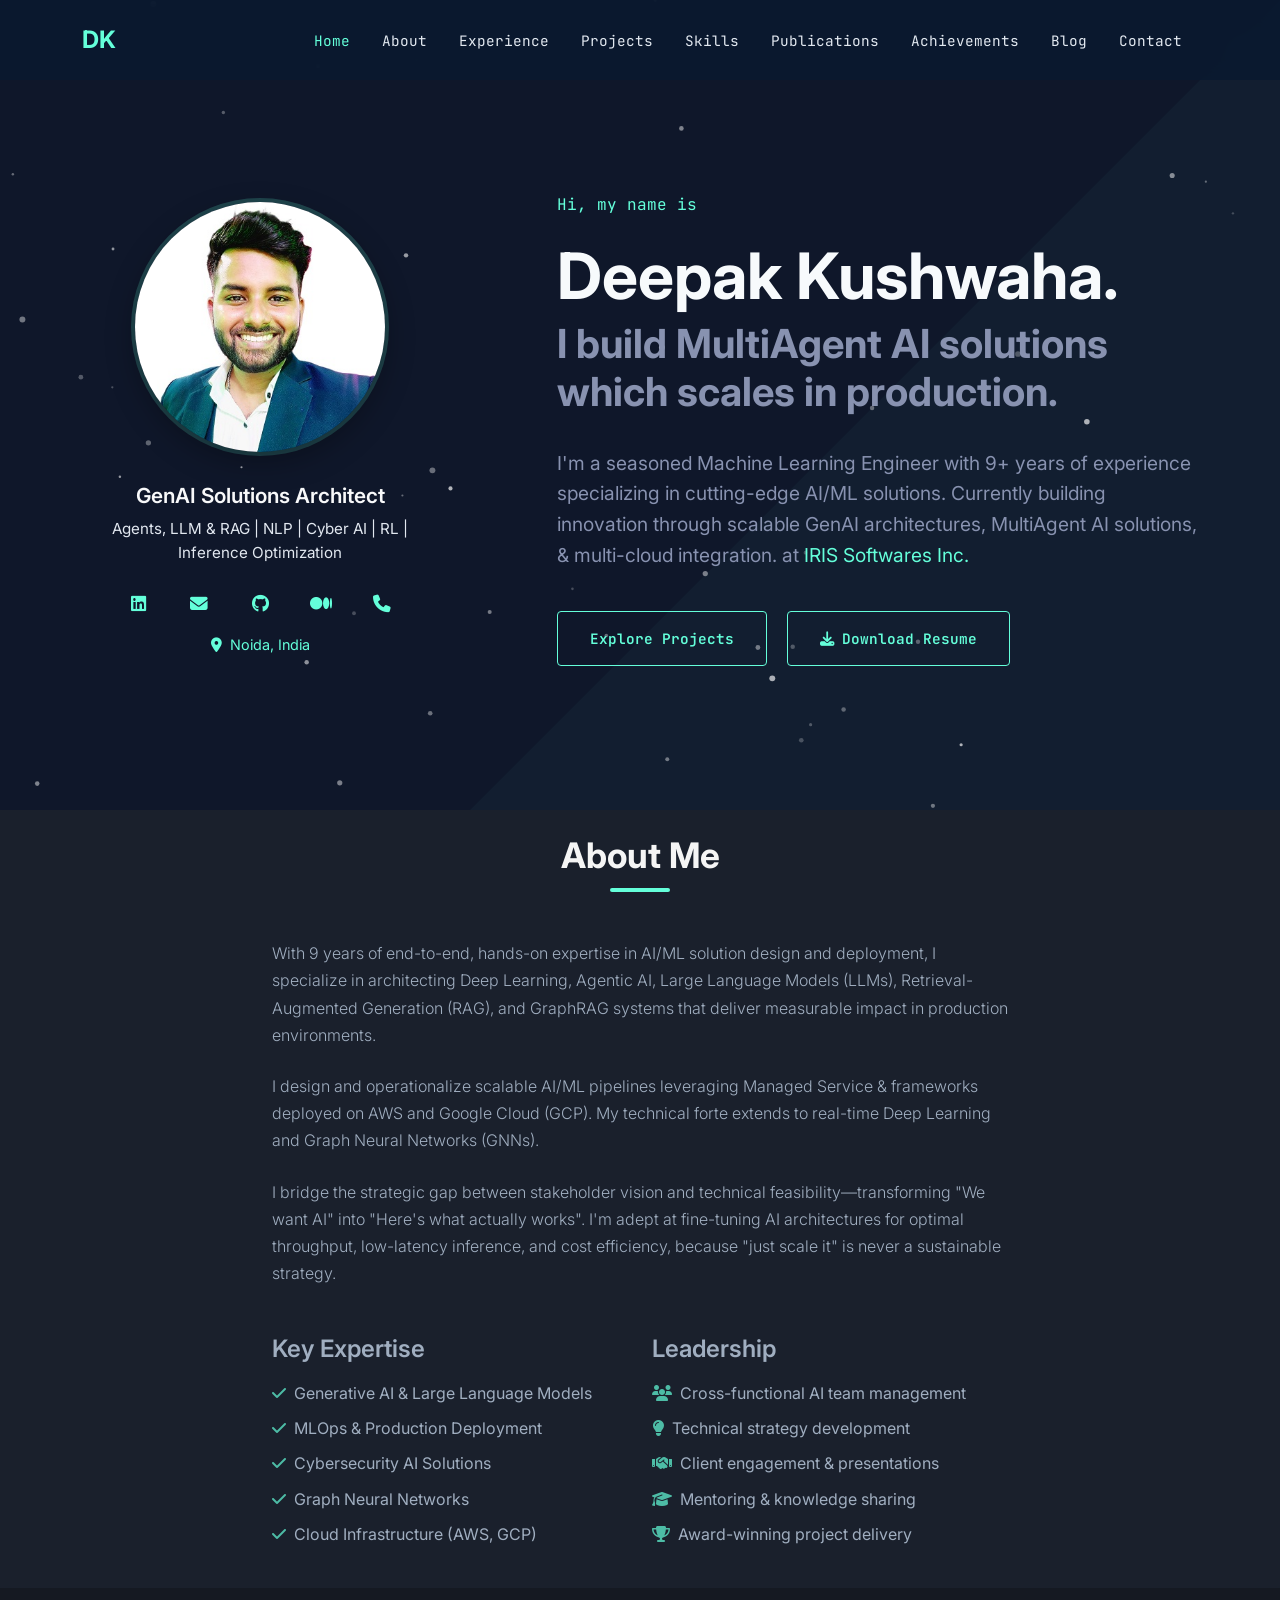
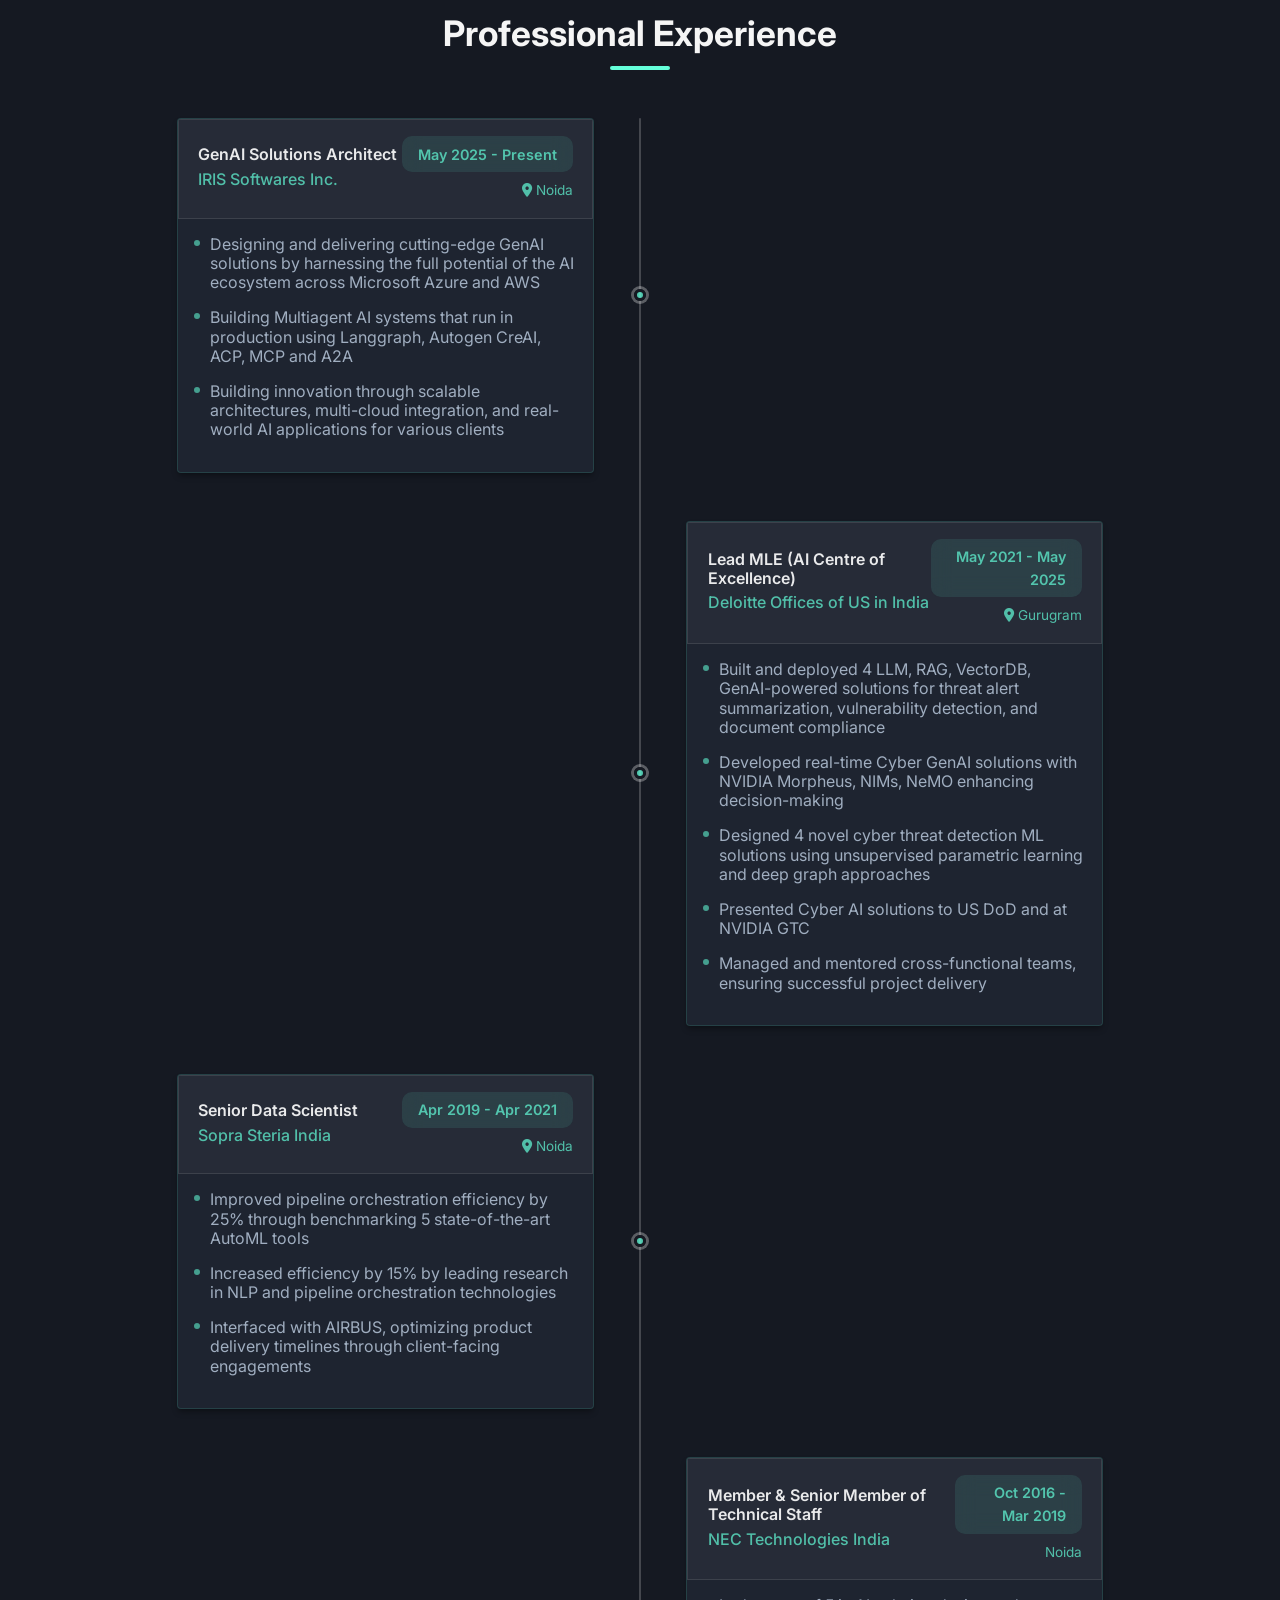
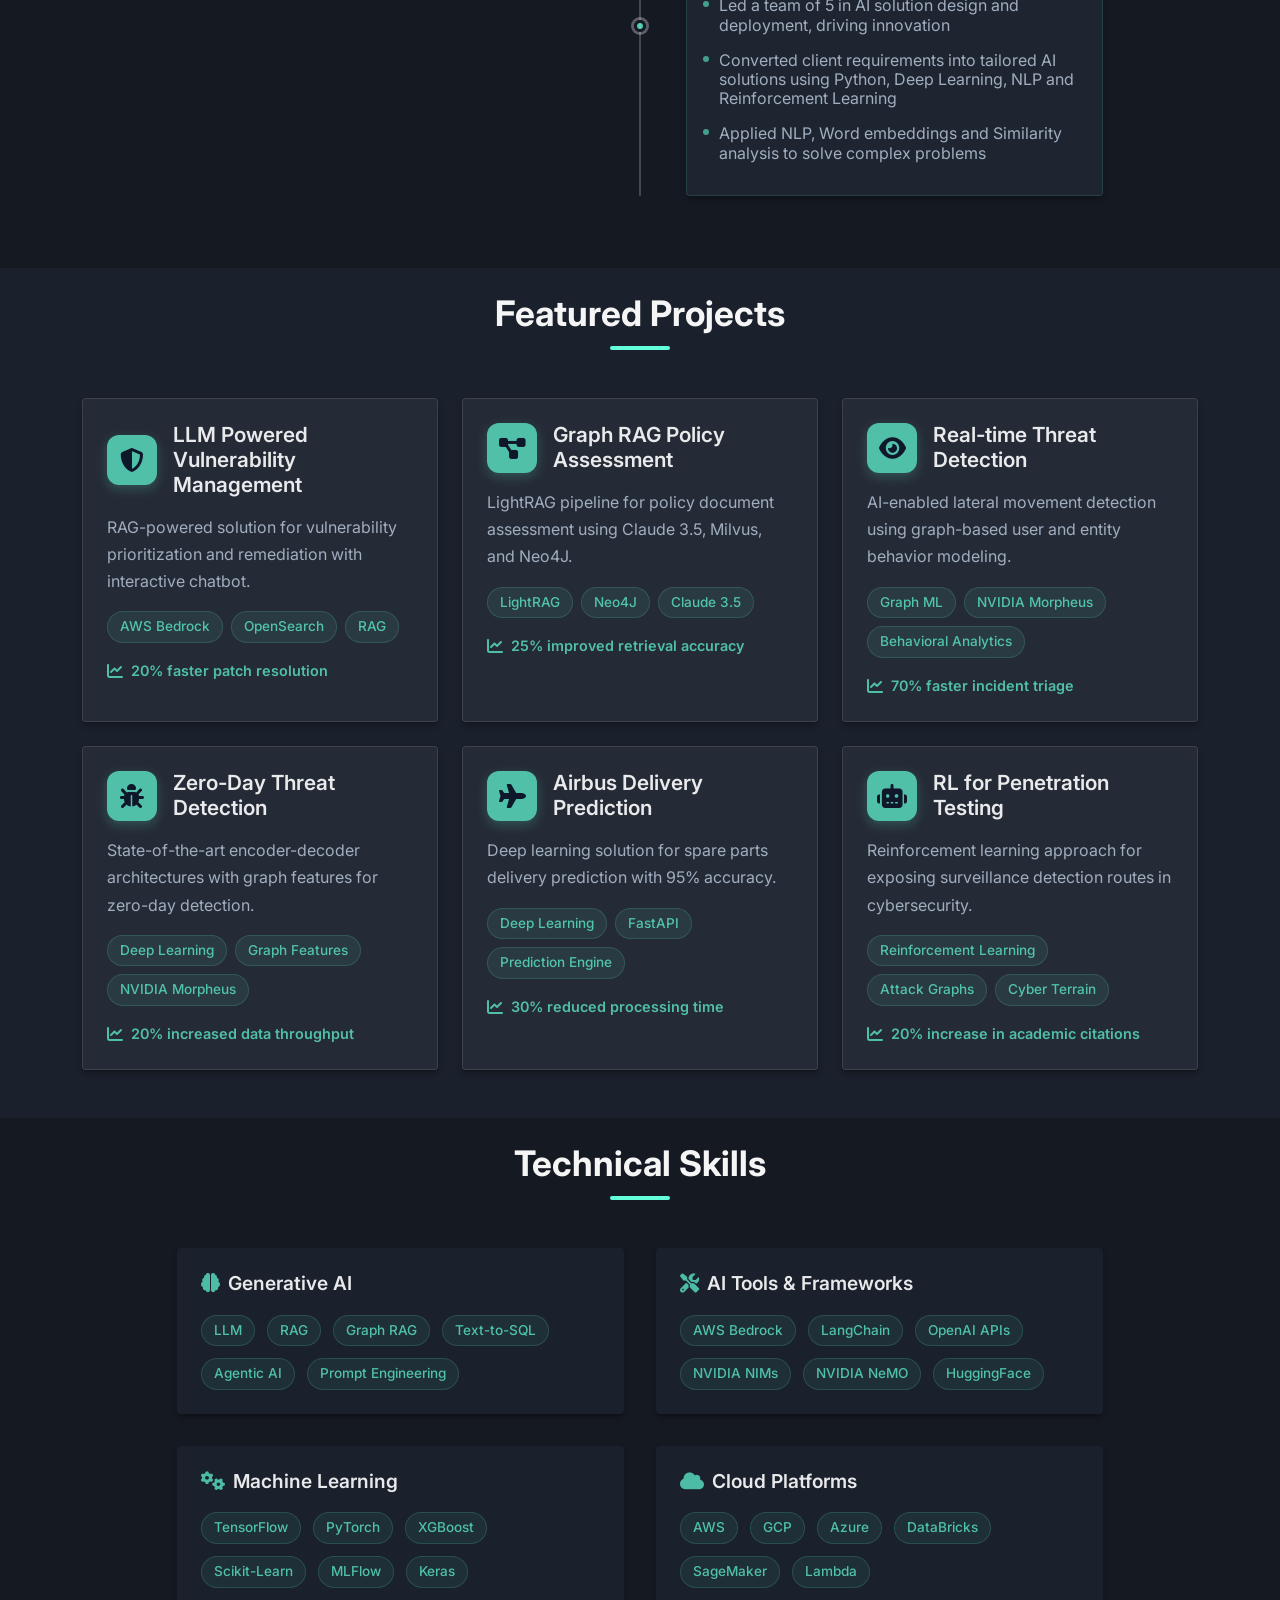
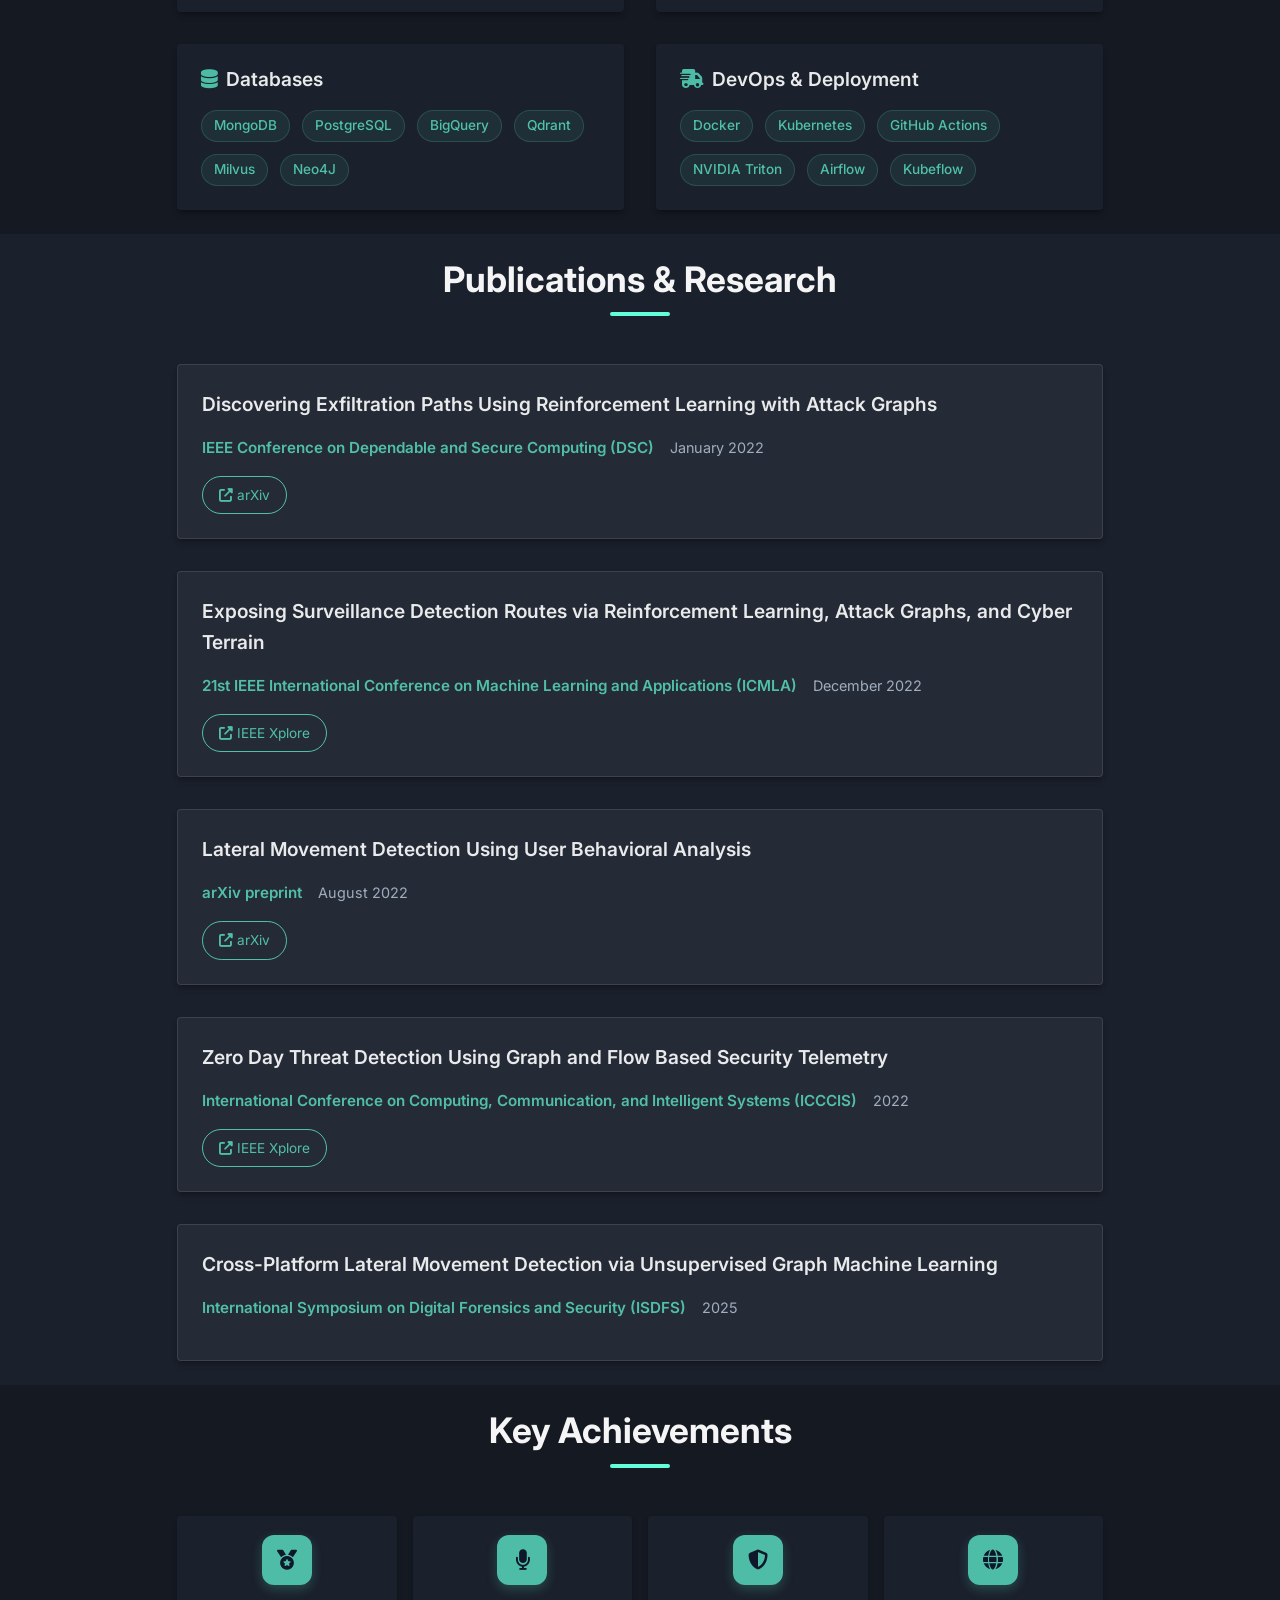
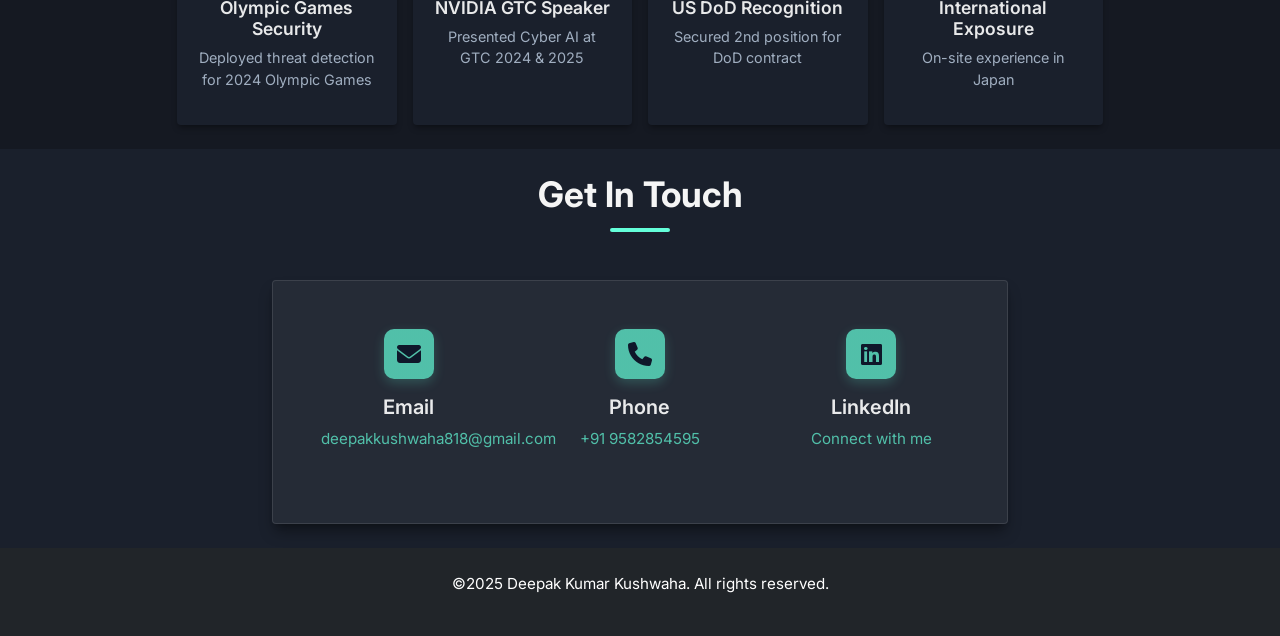
==== commit 40a5d158: "Add blog link to navigation and social section in index.html" ====
--- a/index.html
+++ b/index.html
@@ -145,6 +145,8 @@
                     <li class="nav-item"><a class="nav-link" href="#skills">Skills</a></li>
                     <li class="nav-item"><a class="nav-link" href="#publications">Publications</a></li>
                     <li class="nav-item"><a class="nav-link" href="#achievements">Achievements</a></li>
+                    <li class="nav-item"><a class="nav-link" href="https://medium.com/@kushwahadk"
+                            target="_blank">Blog</a></li>
                     <li class="nav-item"><a class="nav-link" href="#contact">Contact</a></li>
                 </ul>
             </div>
@@ -179,11 +181,12 @@
                                     title="GitHub Profile" aria-label="View GitHub Profile">
                                     <i class="fab fa-github" aria-hidden="true"></i>
                                 </a>
+                                <a href="https://medium.com/@kushwahadk" class="social-link" target="_blank"
+                                    title="Medium Blog" aria-label="Read Blog Posts">
+                                    <i class="fab fa-medium" aria-hidden="true"></i>
+                                </a>
                                 <a href="#contact" class="social-link" title="Contact" aria-label="Contact Information">
                                     <i class="fas fa-phone" aria-hidden="true"></i>
-                                </a>
-                                <a href="#" class="social-link" title="Location" aria-label="Location">
-                                    <i class="fas fa-map-marker-alt" aria-hidden="true"></i>
                                 </a>
                             </div>
                             <div class="location-info mt-2">
@@ -241,9 +244,9 @@
                             </p>
                             <p class="lead">
                                 I bridge the strategic gap between stakeholder vision and technical
-                                feasibility—transforming “We want AI” into “Here’s what actually works”. I’m adept at
+                                feasibility—transforming "We want AI" into "Here's what actually works". I'm adept at
                                 fine-tuning AI architectures for optimal throughput, low-latency inference, and cost
-                                efficiency, because “just scale it” is never a sustainable strategy.
+                                efficiency, because "just scale it" is never a sustainable strategy.
                             </p>
 
                             <div class="row mt-5">
--- a/css/style.css
+++ b/css/style.css
@@ -430,9 +430,16 @@
 
 /* About Section */
 .about-content {
-    font-size: 0.8rem;
-    line-height: 1.5;
+    font-size: 1rem;
+    line-height: 1.7;
     color: var(--text-secondary);
+}
+
+.about-content .lead {
+    font-size: 1rem;
+    line-height: 1.7;
+    color: var(--text-secondary);
+    margin-bottom: 1.5rem;
 }
 
 .about-content ul li {
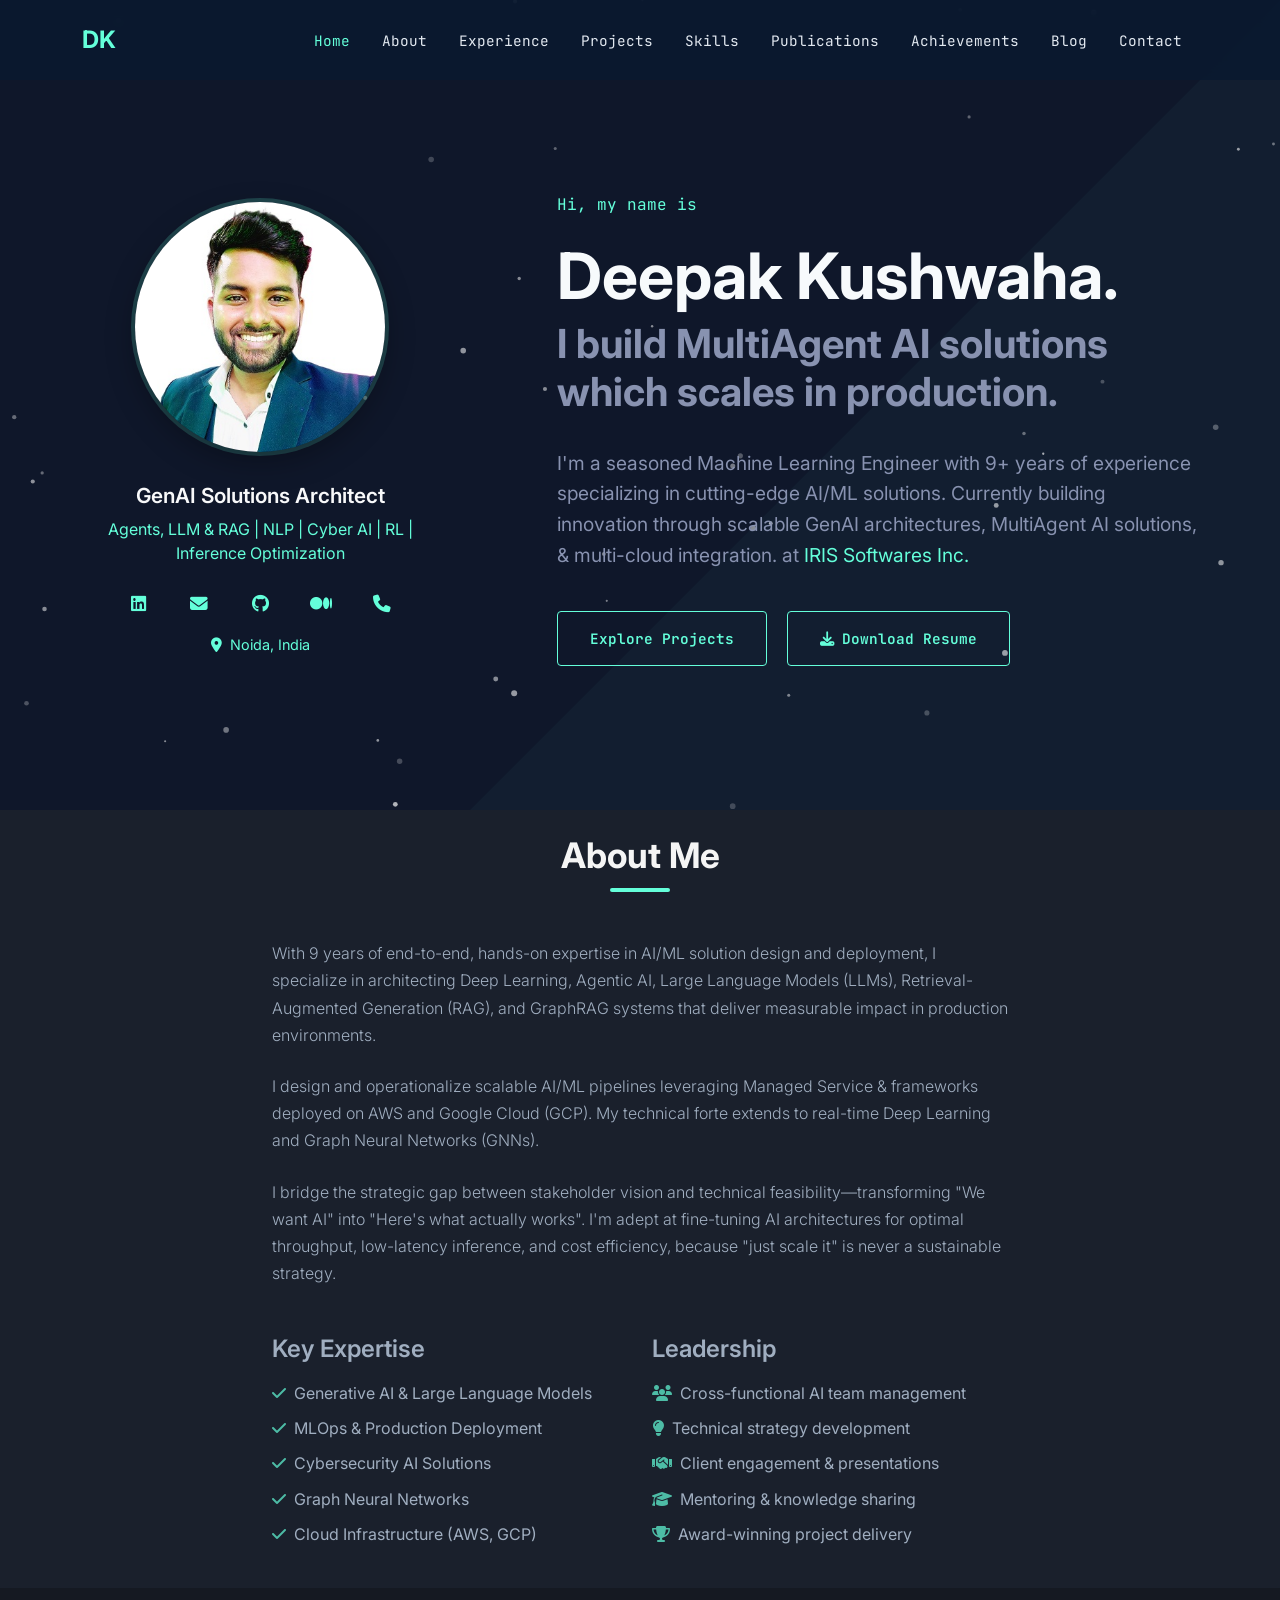
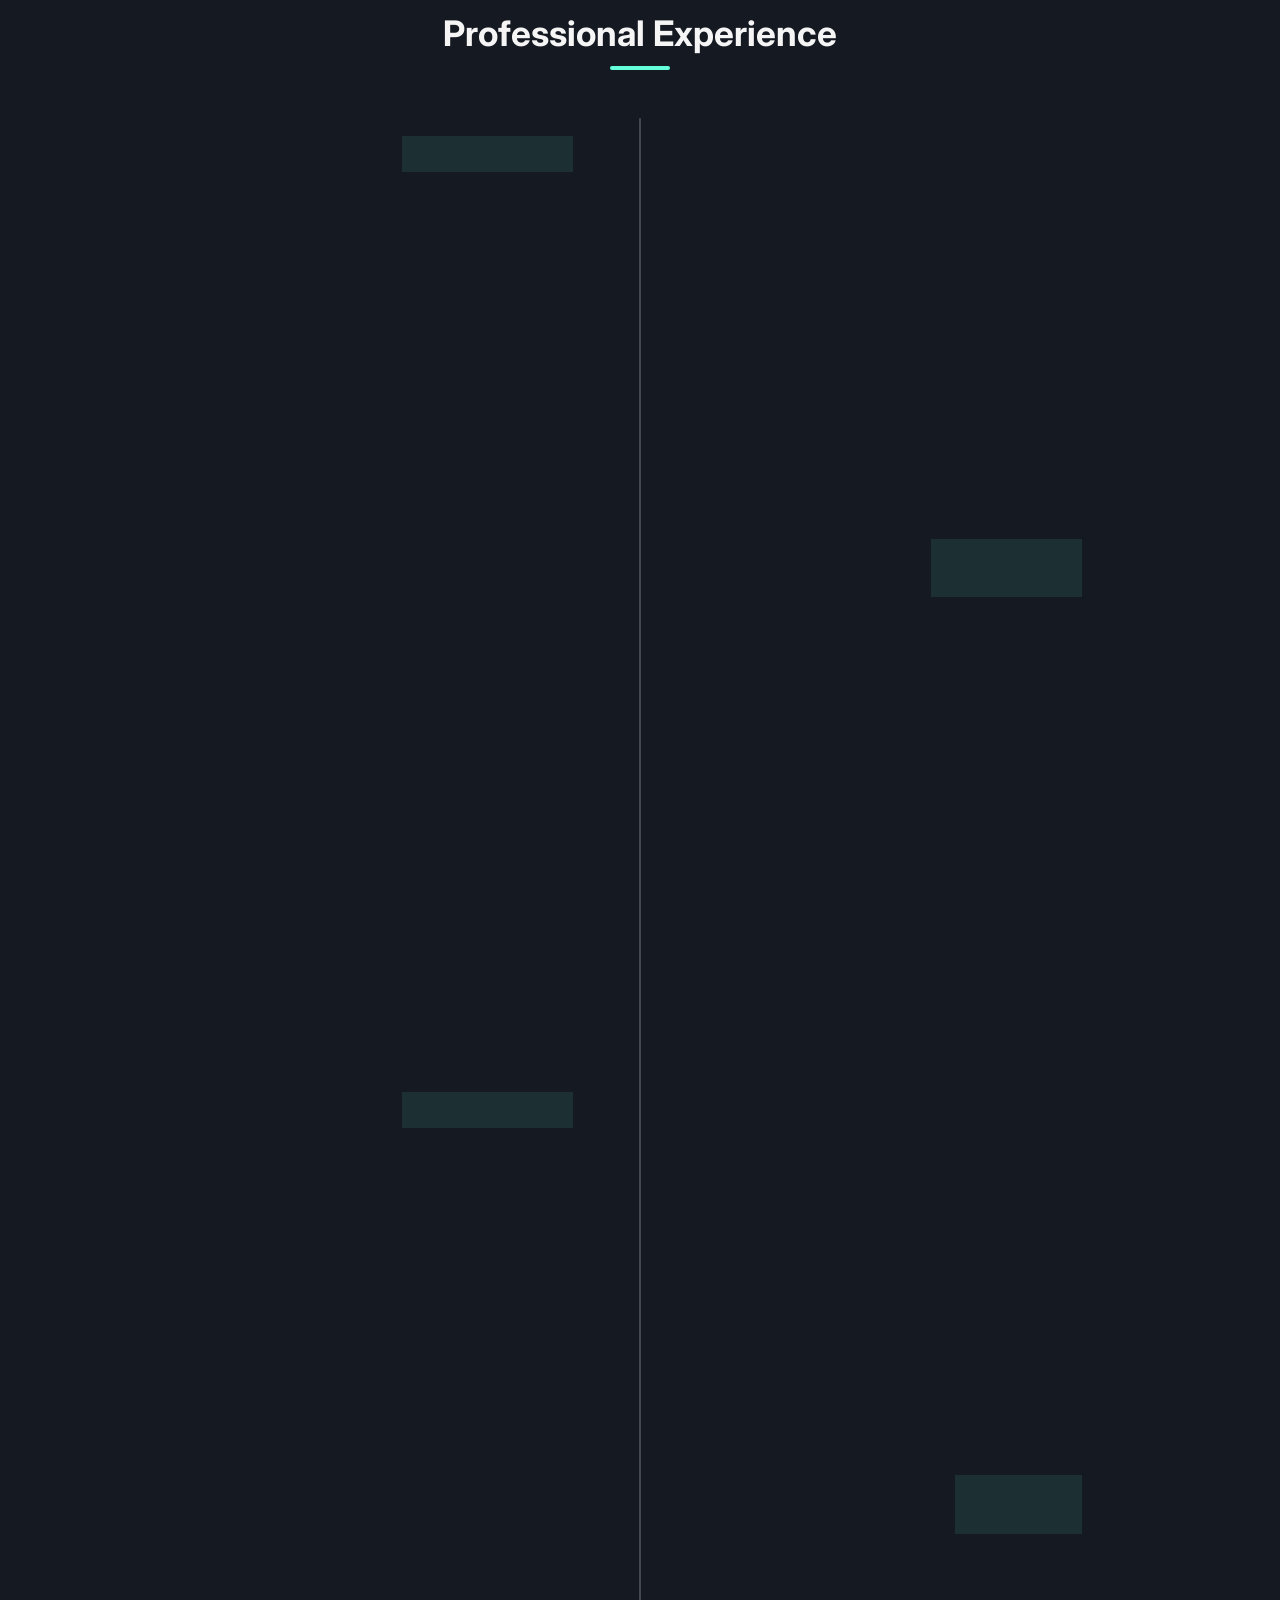
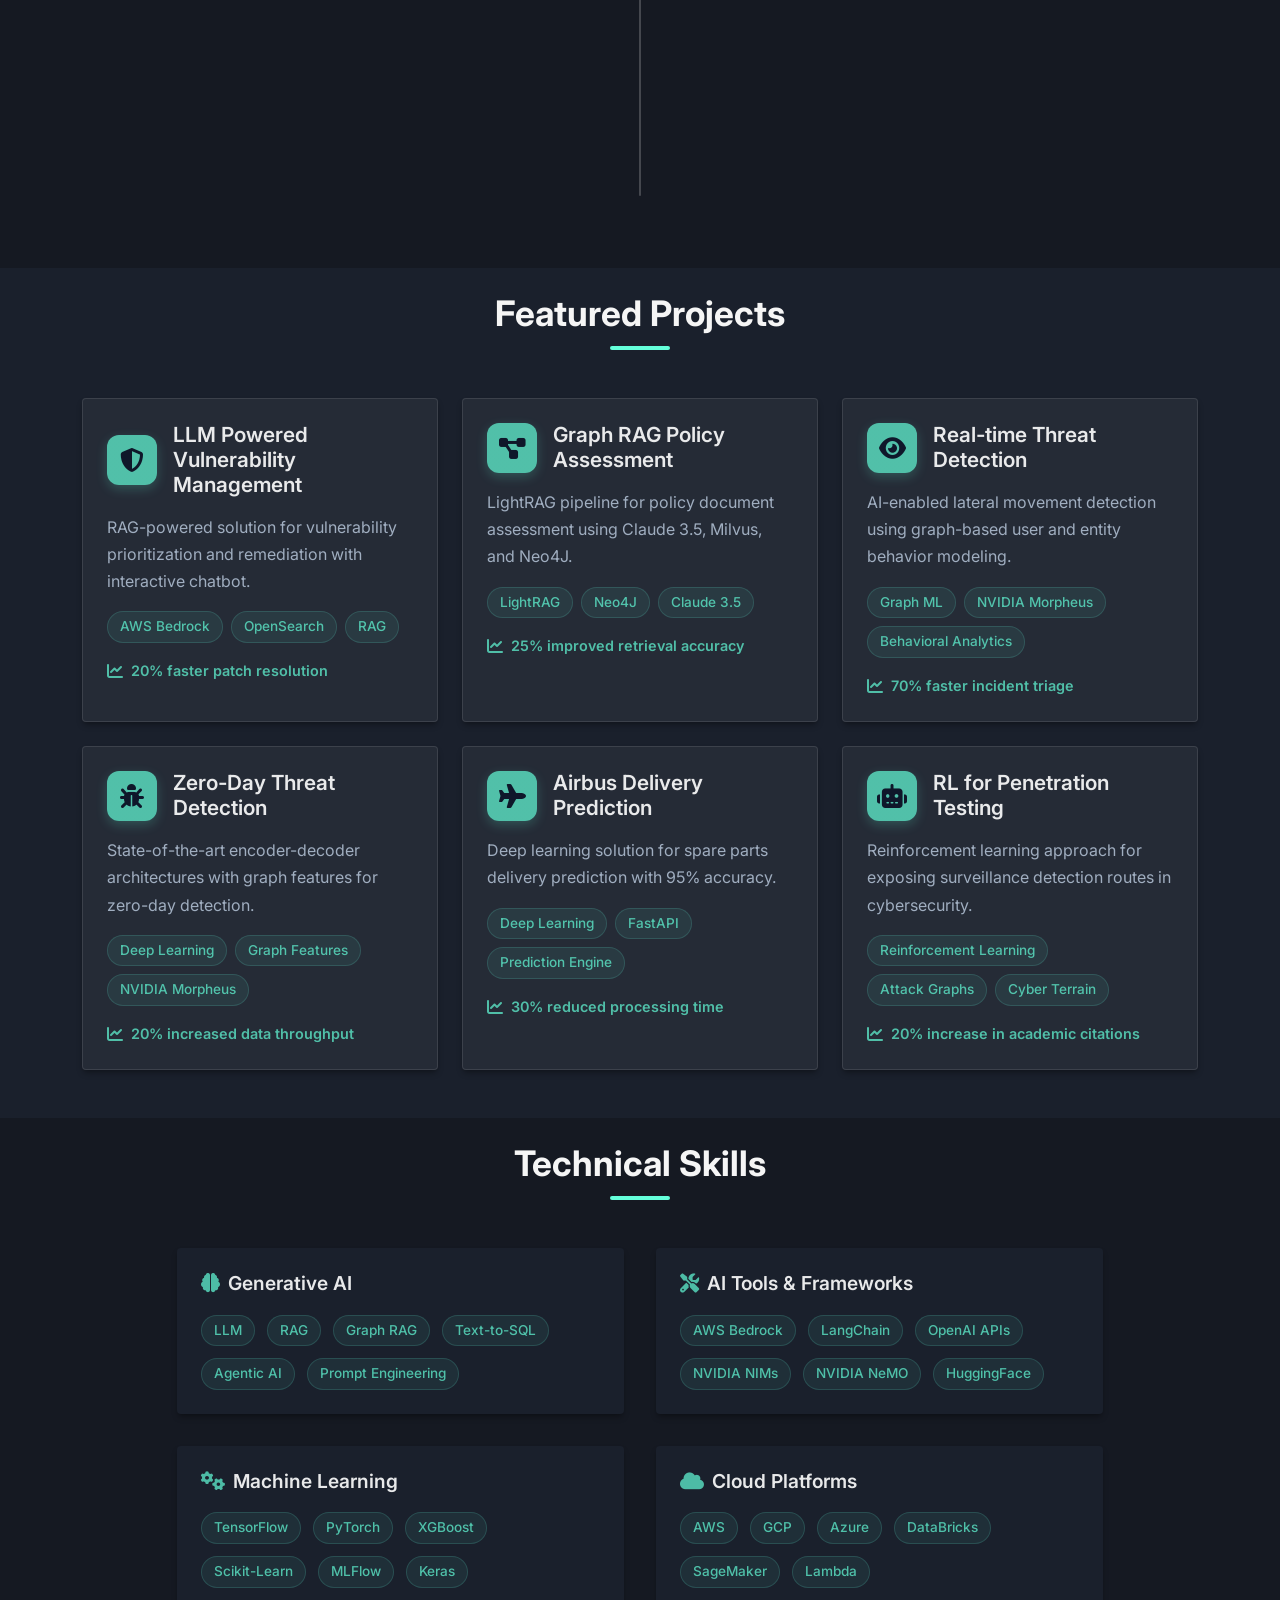
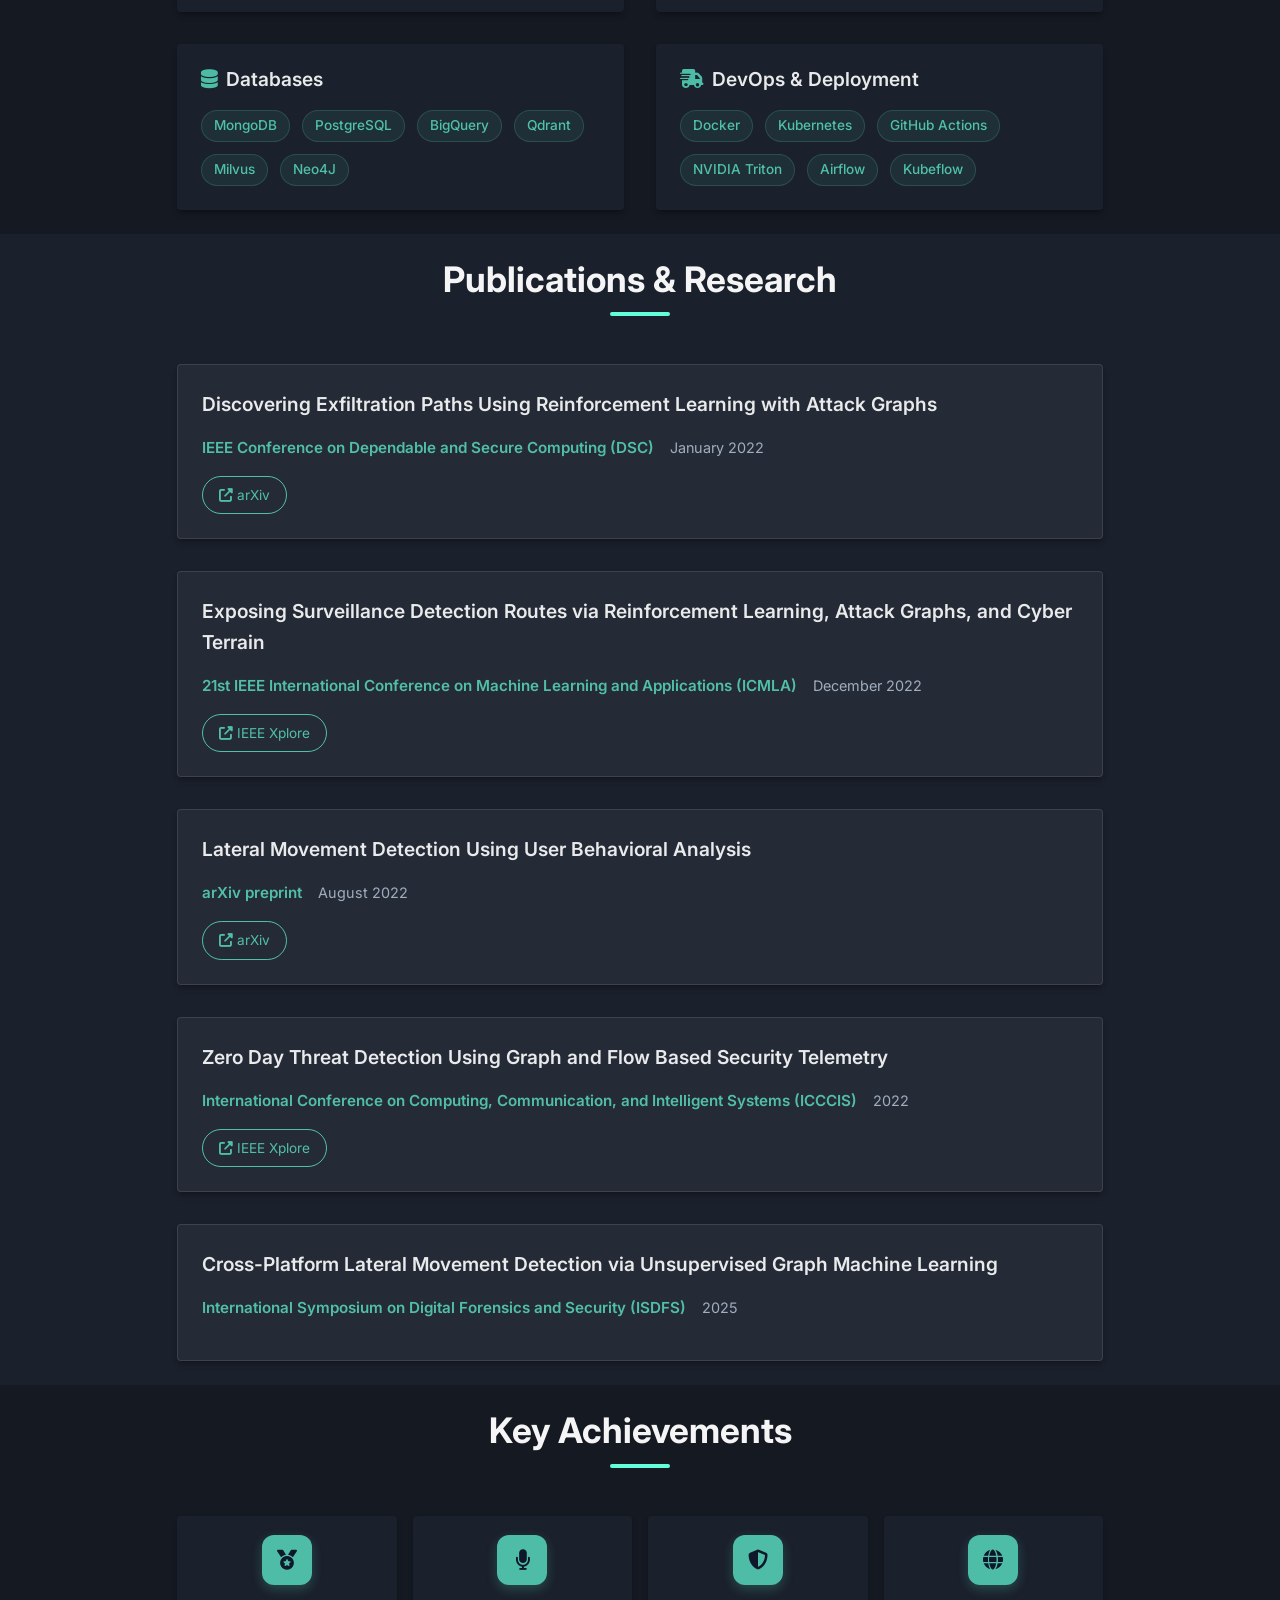
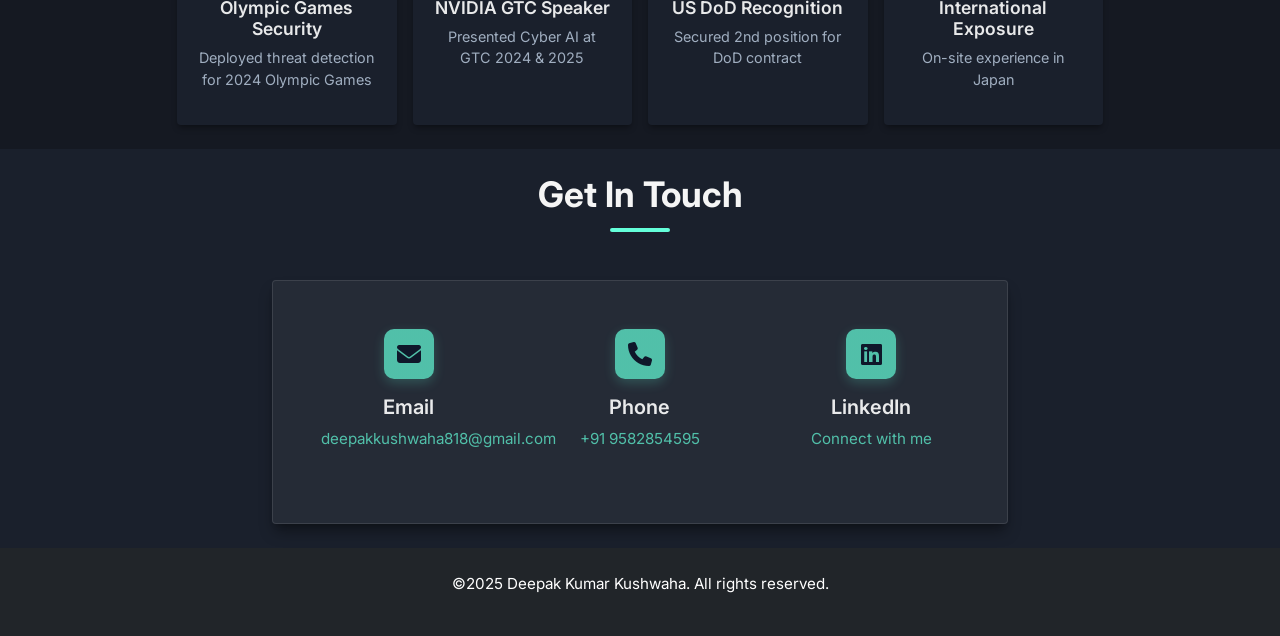
==== commit 38355144: "Update profile section in index.html and style.css: Changed paragraph to heading for better semantic" ====
--- a/index.html
+++ b/index.html
@@ -166,7 +166,7 @@
                             </div>
                             <div class="profile-info">
                                 <h4 class="text-light">GenAI Solutions Architect</h4>
-                                <p>Agents, LLM & RAG | NLP | Cyber AI | RL | Inference Optimization</p>
+                                <h7>Agents, LLM & RAG | NLP | Cyber AI | RL | Inference Optimization</h7>
                             </div>
                             <div class="social-links mt-3">
                                 <a href="https://www.linkedin.com/in/deepak-kushwaha818" class="social-link"
--- a/css/style.css
+++ b/css/style.css
@@ -1054,7 +1054,10 @@
     }
 
     .profile-info p {
-        font-size: 0.8rem;
+        font-size: 0.9rem;
+        line-height: 1.5;
+        color: var(--primary-color);
+        font-weight: 400;
     }
 
     .hero-buttons {
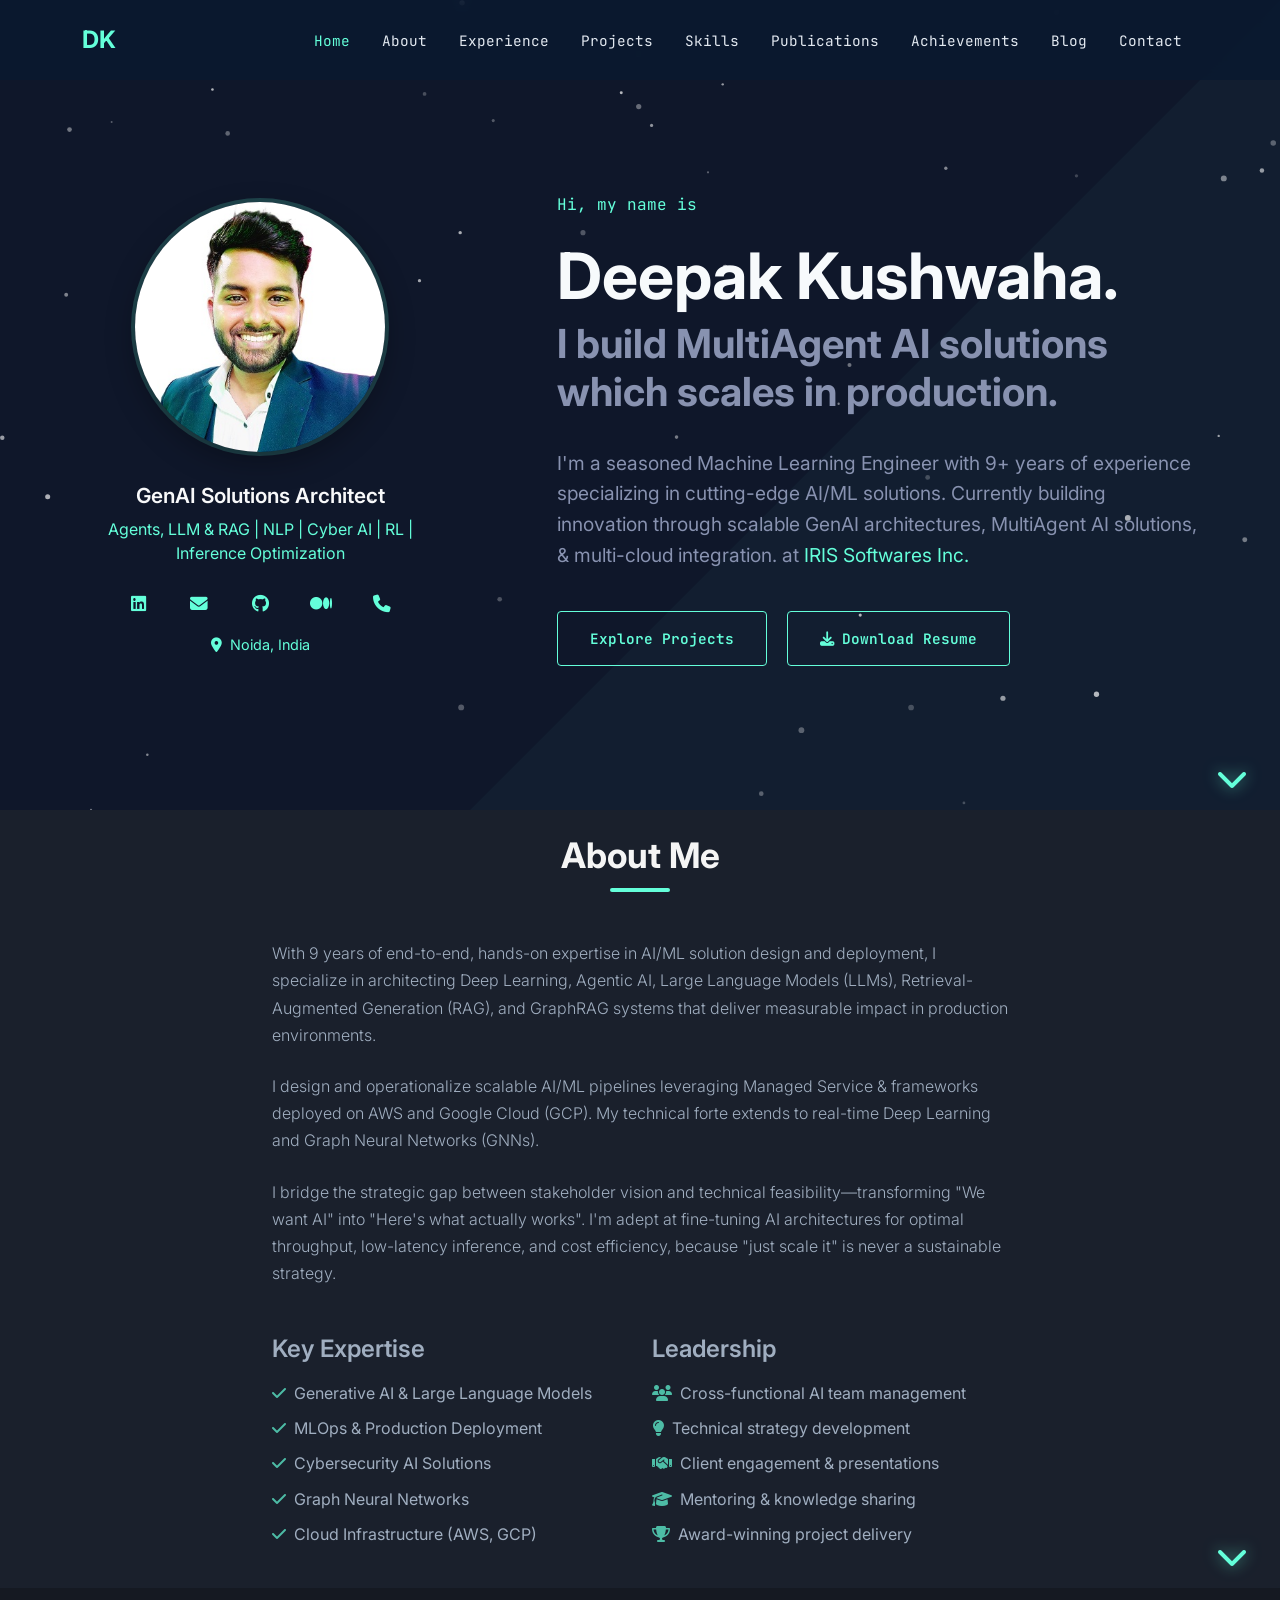
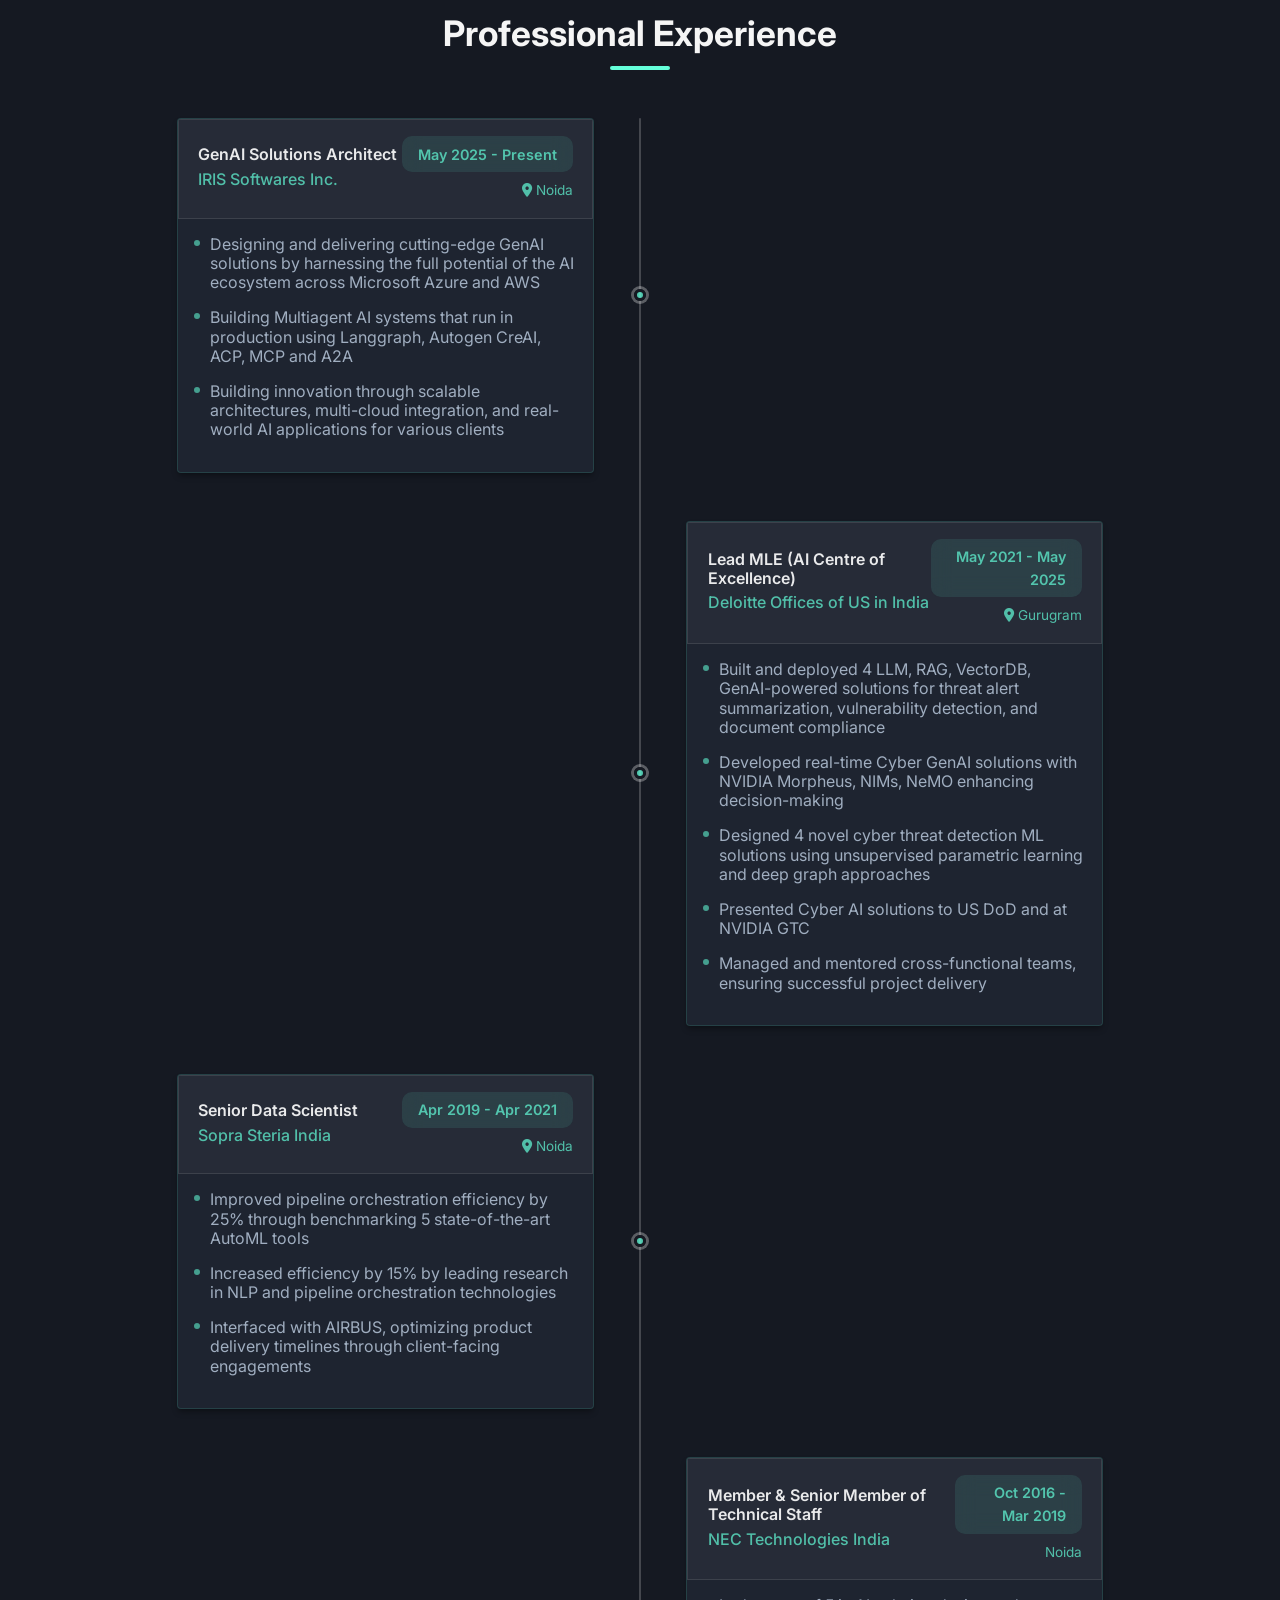
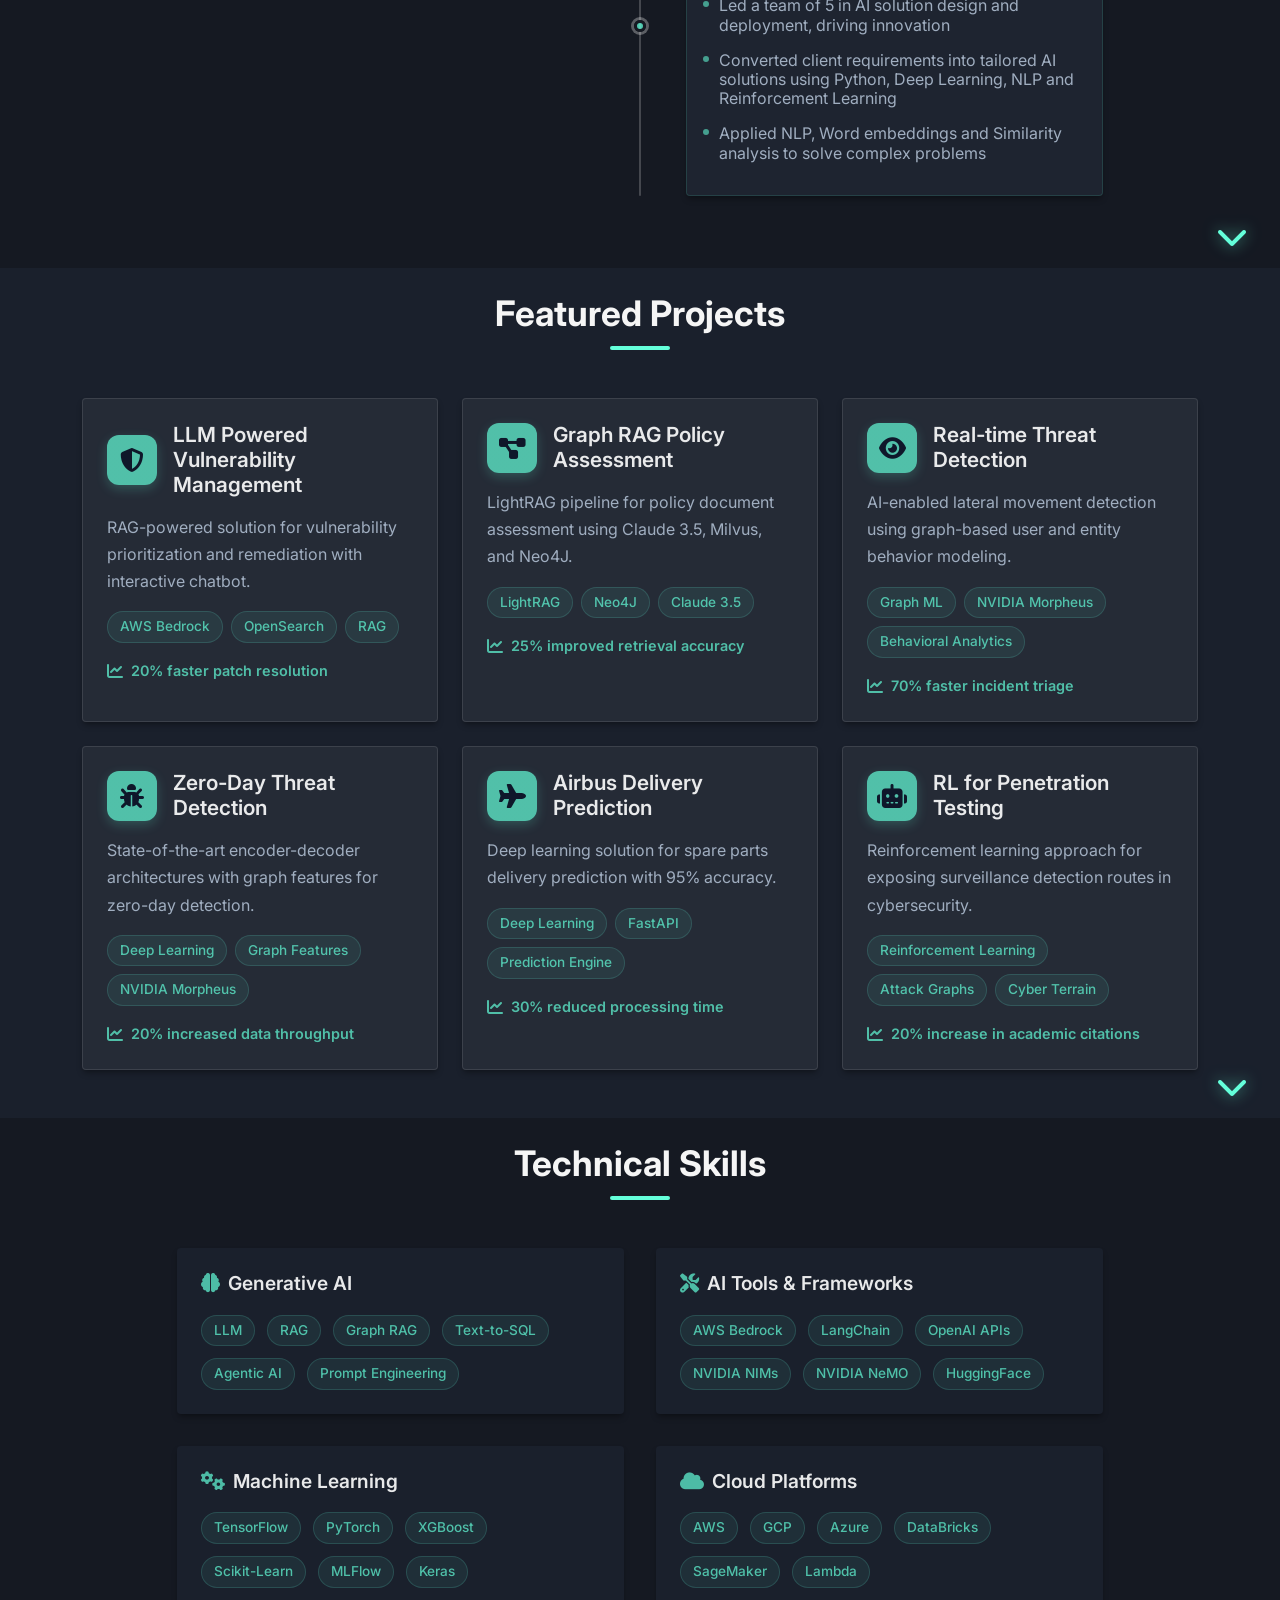
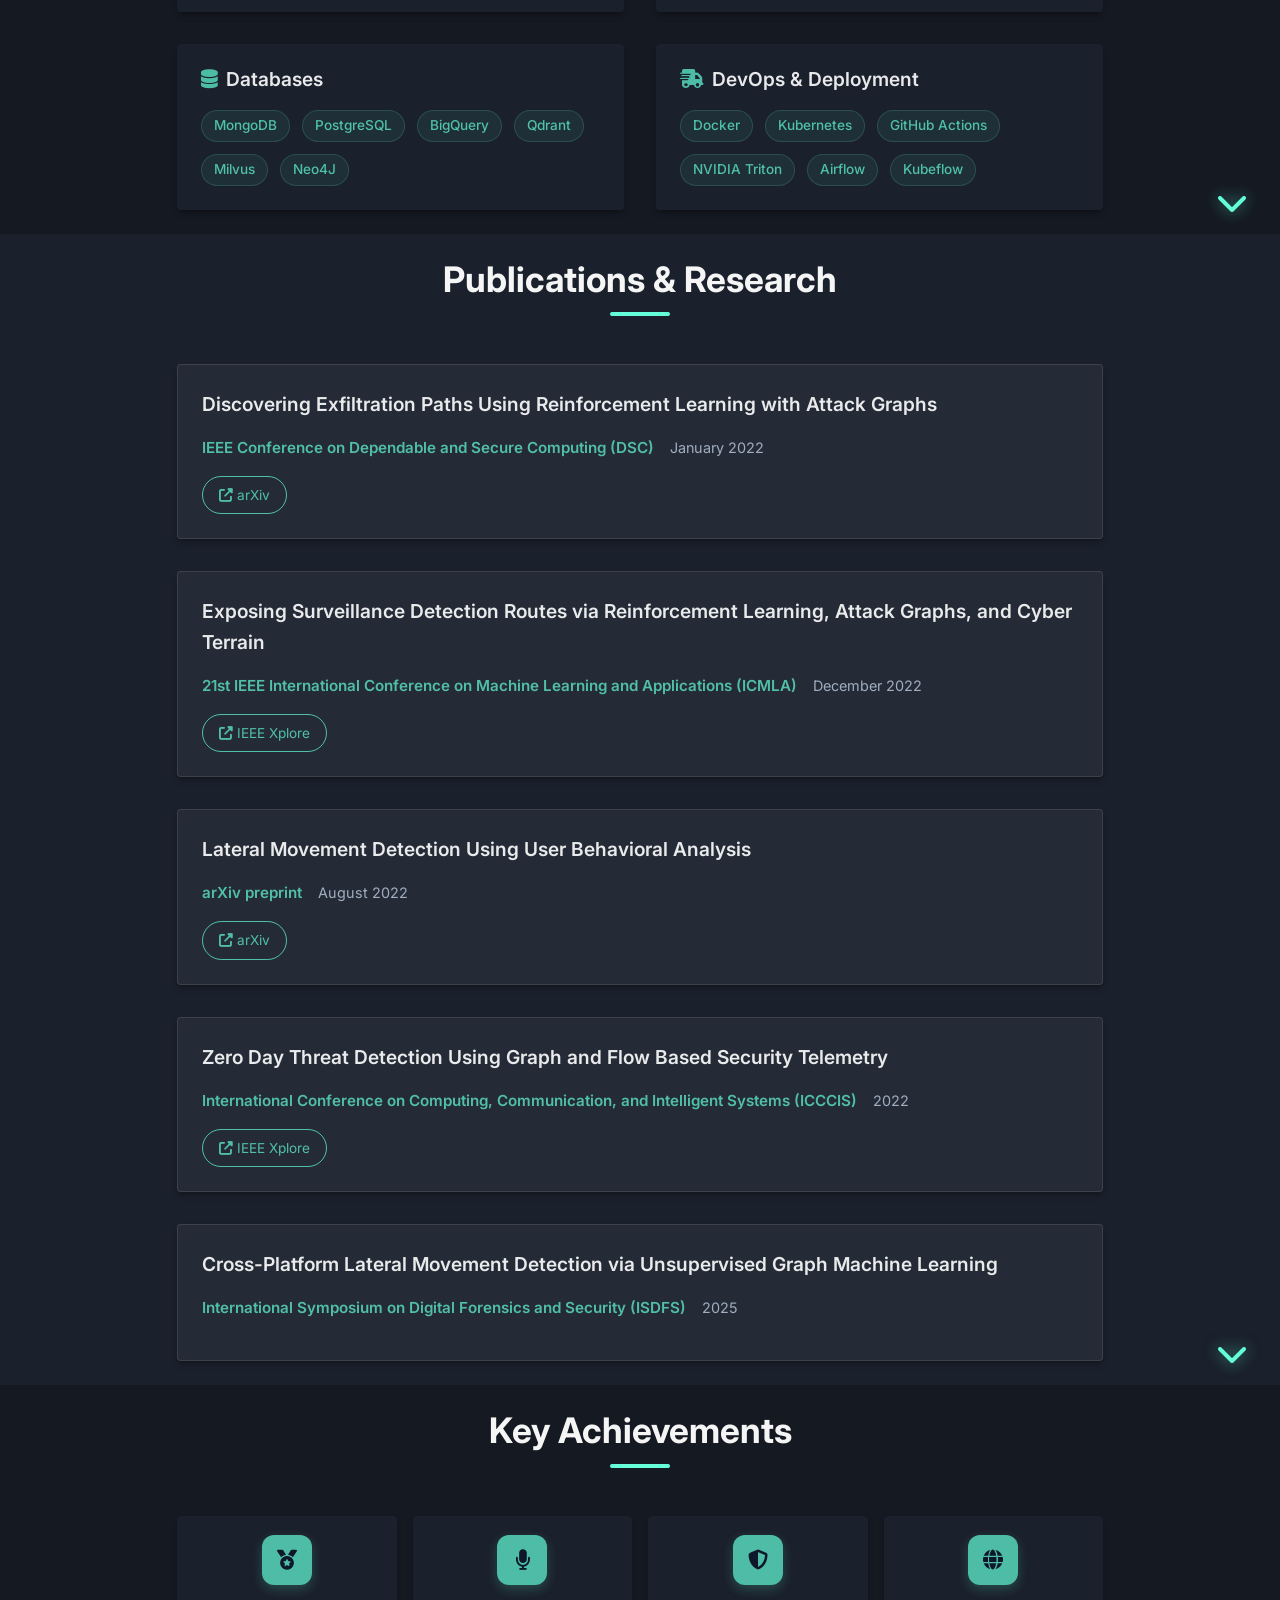
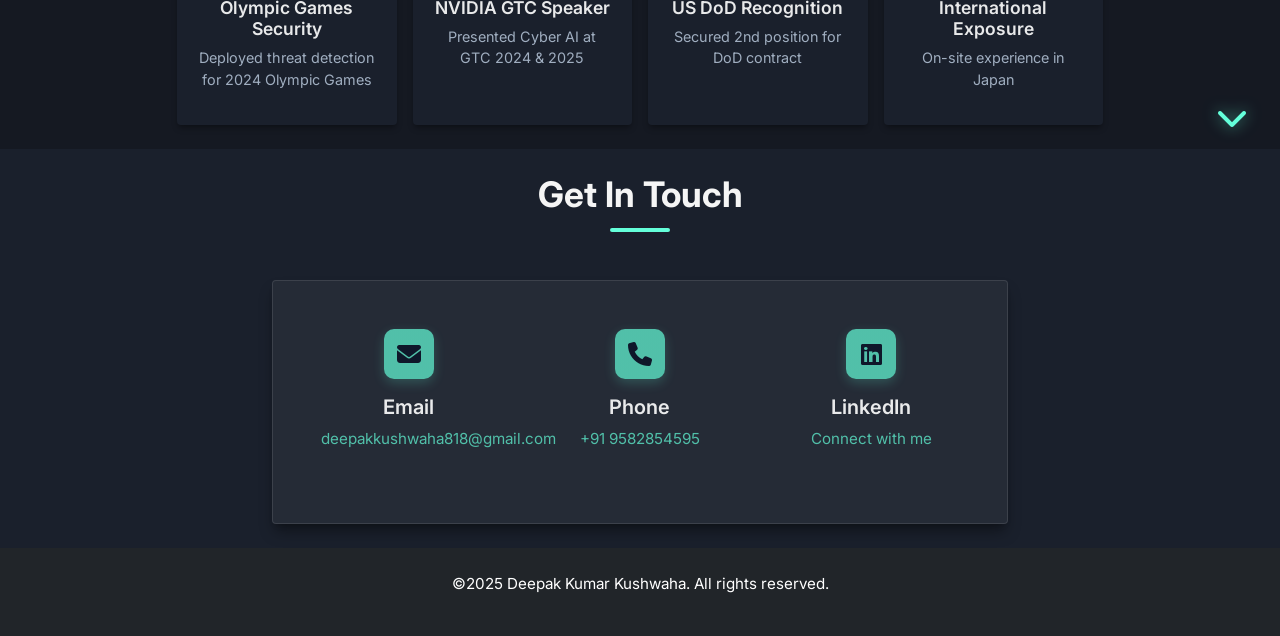
==== commit b07569e3: "Add scroll navigation buttons and update section headings in index.html and style.css: Introduced sc" ====
--- a/index.html
+++ b/index.html
@@ -218,6 +218,13 @@
                     </div>
                 </div>
             </div>
+
+            <!-- Scroll to next section button -->
+            <div class="scroll-next">
+                <a href="#about" class="scroll-btn" aria-label="Scroll to About section">
+                    <i class="fas fa-chevron-down"></i>
+                </a>
+            </div>
         </section>
 
         <!-- About Section -->
@@ -225,7 +232,7 @@
             <div class="container">
                 <div class="row">
                     <div class="col-lg-12">
-                        <h3 class="section-title text-center mb-5">About Me</h3>
+                        <h2 class="section-title text-center mb-5">About Me</h2>
                     </div>
                 </div>
                 <div class="row">
@@ -287,6 +294,13 @@
                     </div>
                 </div>
             </div>
+
+            <!-- Scroll to next section button -->
+            <div class="scroll-next">
+                <a href="#experience" class="scroll-btn" aria-label="Scroll to Experience section">
+                    <i class="fas fa-chevron-down"></i>
+                </a>
+            </div>
         </section>
 
         <!-- Experience Section -->
@@ -294,7 +308,7 @@
             <div class="container">
                 <div class="row">
                     <div class="col-lg-12">
-                        <h3 class="section-title text-center mb-5">Professional Experience</h3>
+                        <h2 class="section-title text-center mb-5">Professional Experience</h2>
                     </div>
                 </div>
                 <div class="row">
@@ -424,6 +438,13 @@
                     </div>
                 </div>
             </div>
+
+            <!-- Scroll to next section button -->
+            <div class="scroll-next">
+                <a href="#projects" class="scroll-btn" aria-label="Scroll to Projects section">
+                    <i class="fas fa-chevron-down"></i>
+                </a>
+            </div>
         </section>
 
         <!-- Projects Section -->
@@ -431,7 +452,7 @@
             <div class="container">
                 <div class="row">
                     <div class="col-lg-12">
-                        <h3 class="section-title text-center mb-5">Featured Projects</h3>
+                        <h2 class="section-title text-center mb-5">Featured Projects</h2>
                     </div>
                 </div>
                 <div class="row">
@@ -586,6 +607,13 @@
                     </div>
                 </div>
             </div>
+
+            <!-- Scroll to next section button -->
+            <div class="scroll-next">
+                <a href="#skills" class="scroll-btn" aria-label="Scroll to Skills section">
+                    <i class="fas fa-chevron-down"></i>
+                </a>
+            </div>
         </section>
 
         <!-- Skills Section -->
@@ -593,7 +621,7 @@
             <div class="container">
                 <div class="row">
                     <div class="col-lg-12">
-                        <h3 class="section-title text-center mb-5">Technical Skills</h3>
+                        <h2 class="section-title text-center mb-5">Technical Skills</h2>
                     </div>
                 </div>
                 <div class="row">
@@ -680,6 +708,13 @@
                     </div>
                 </div>
             </div>
+
+            <!-- Scroll to next section button -->
+            <div class="scroll-next">
+                <a href="#publications" class="scroll-btn" aria-label="Scroll to Publications section">
+                    <i class="fas fa-chevron-down"></i>
+                </a>
+            </div>
         </section>
 
         <!-- Publications Section -->
@@ -687,7 +722,7 @@
             <div class="container">
                 <div class="row">
                     <div class="col-lg-12">
-                        <h3 class="section-title text-center mb-5">Publications & Research</h3>
+                        <h2 class="section-title text-center mb-5">Publications & Research</h2>
                     </div>
                 </div>
                 <div class="row">
@@ -779,14 +814,21 @@
                     </div>
                 </div>
             </div>
+
+            <!-- Scroll to next section button -->
+            <div class="scroll-next">
+                <a href="#achievements" class="scroll-btn" aria-label="Scroll to Achievements section">
+                    <i class="fas fa-chevron-down"></i>
+                </a>
+            </div>
         </section>
 
         <!-- Achievements Section -->
         <section id="achievements" class="py-5">
-            <div class=" container">
+            <div class="container">
                 <div class="row">
                     <div class="col-lg-12">
-                        <h3 class="section-title text-center mb-5">Key Achievements</h3>
+                        <h2 class="section-title text-center mb-5">Key Achievements</h2>
                     </div>
                 </div>
                 <div class="row">
@@ -823,6 +865,13 @@
                         </div>
                     </div>
                 </div>
+            </div>
+
+            <!-- Scroll to next section button -->
+            <div class="scroll-next">
+                <a href="#contact" class="scroll-btn" aria-label="Scroll to Contact section">
+                    <i class="fas fa-chevron-down"></i>
+                </a>
             </div>
         </section>
 
--- a/css/style.css
+++ b/css/style.css
@@ -44,6 +44,7 @@
 /* All sections get the new background */
 section {
     background-color: var(--bg-section);
+    position: relative;
 }
 
 section:nth-child(even) {
@@ -423,9 +424,11 @@
 }
 
 .social-link:hover {
-    background: rgba(100, 255, 218, 0.1);
     color: var(--primary-color);
-    box-shadow: 0 8px 20px rgba(100, 255, 218, 0.3);
+}
+
+.social-link:hover i {
+    text-shadow: 0 0 20px rgba(100, 255, 218, 0.8);
 }
 
 /* About Section */
@@ -1220,4 +1223,54 @@
 
 .section-alt {
     background-color: var(--bg-light) !important;
+}
+
+/* Scroll to next section button */
+.scroll-next {
+    position: absolute;
+    bottom: 1rem;
+    right: 2rem;
+    z-index: 10;
+}
+
+.scroll-btn {
+    display: flex;
+    align-items: center;
+    justify-content: center;
+    color: var(--primary-color);
+    text-decoration: none;
+    transition: var(--transition);
+}
+
+.scroll-btn:hover {
+    color: var(--primary-color);
+}
+
+.scroll-btn i {
+    font-size: 2rem;
+    animation: bounce 2s infinite;
+    text-shadow: 0 0 15px rgba(100, 255, 218, 0.6);
+}
+
+.scroll-btn:hover i {
+    text-shadow: 0 0 25px rgba(100, 255, 218, 0.8);
+}
+
+@keyframes bounce {
+
+    0%,
+    20%,
+    50%,
+    80%,
+    100% {
+        transform: translateY(0);
+    }
+
+    40% {
+        transform: translateY(-5px);
+    }
+
+    60% {
+        transform: translateY(-3px);
+    }
 }
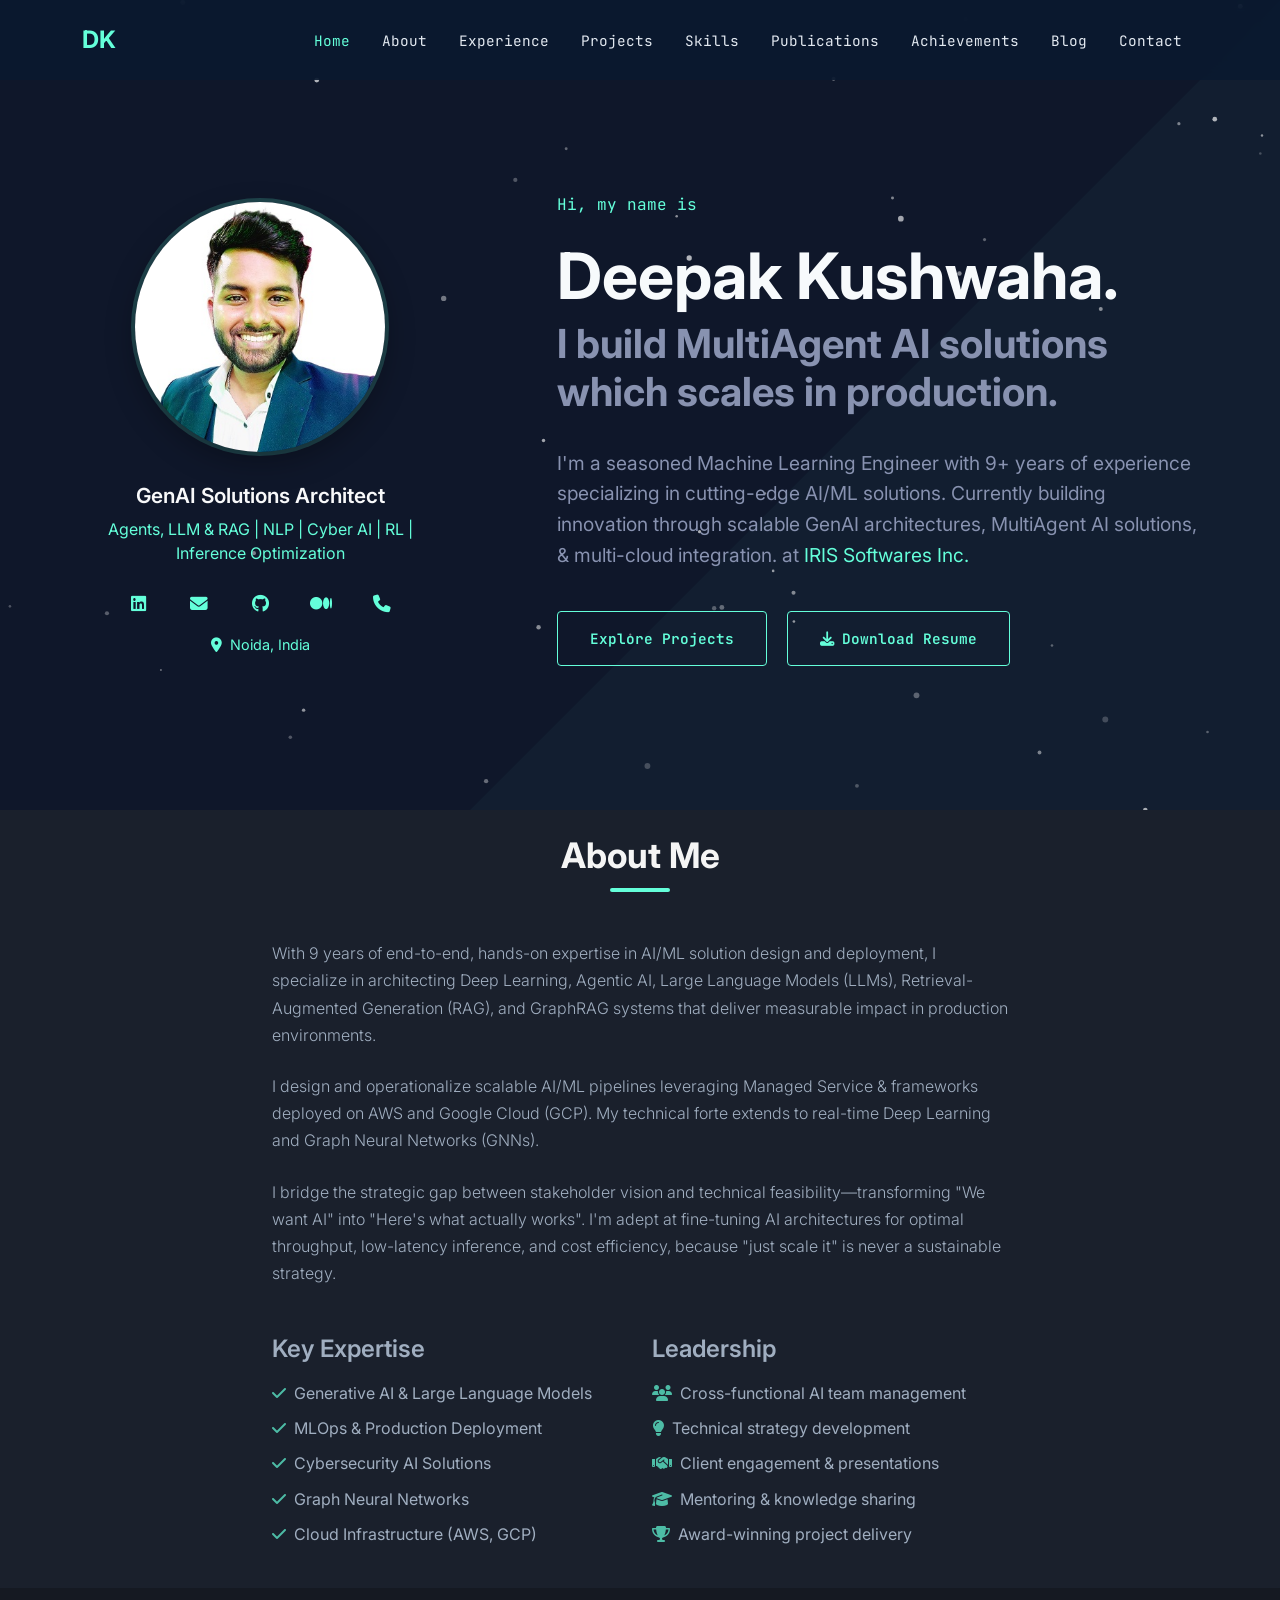
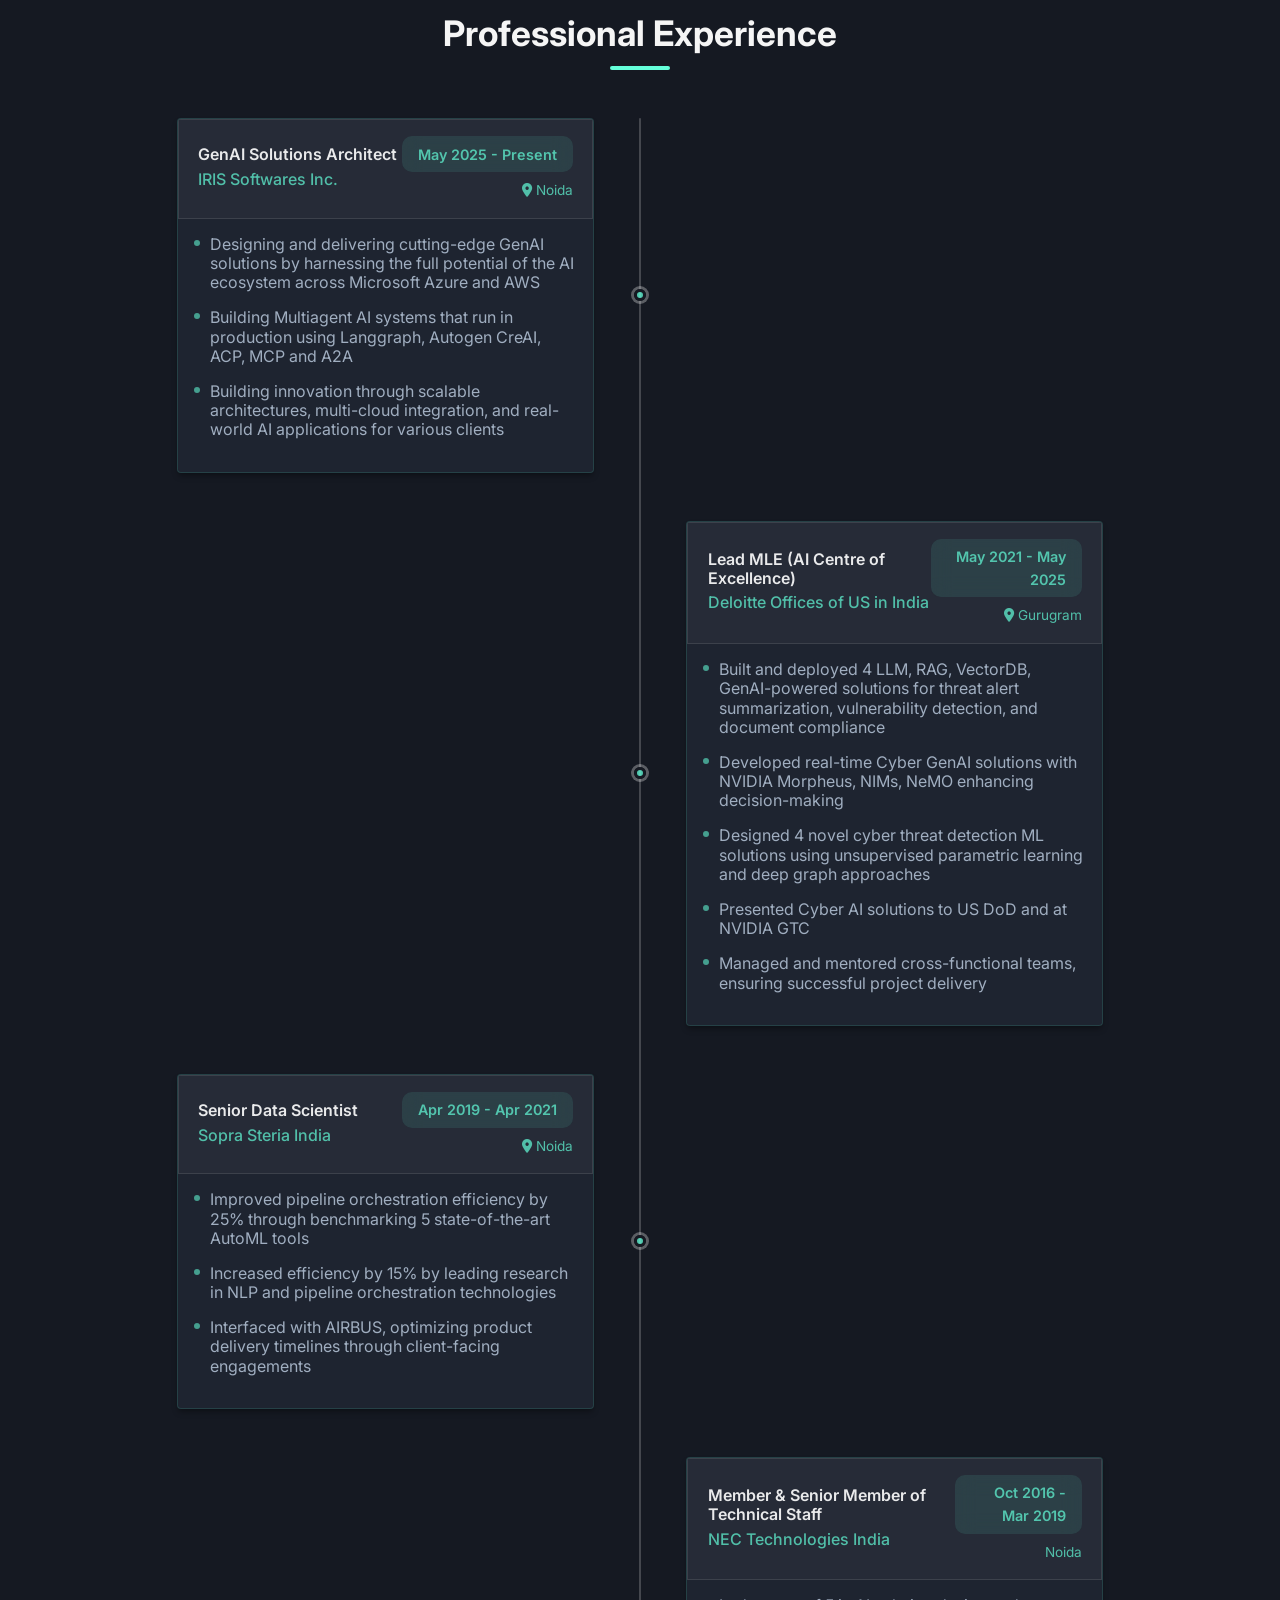
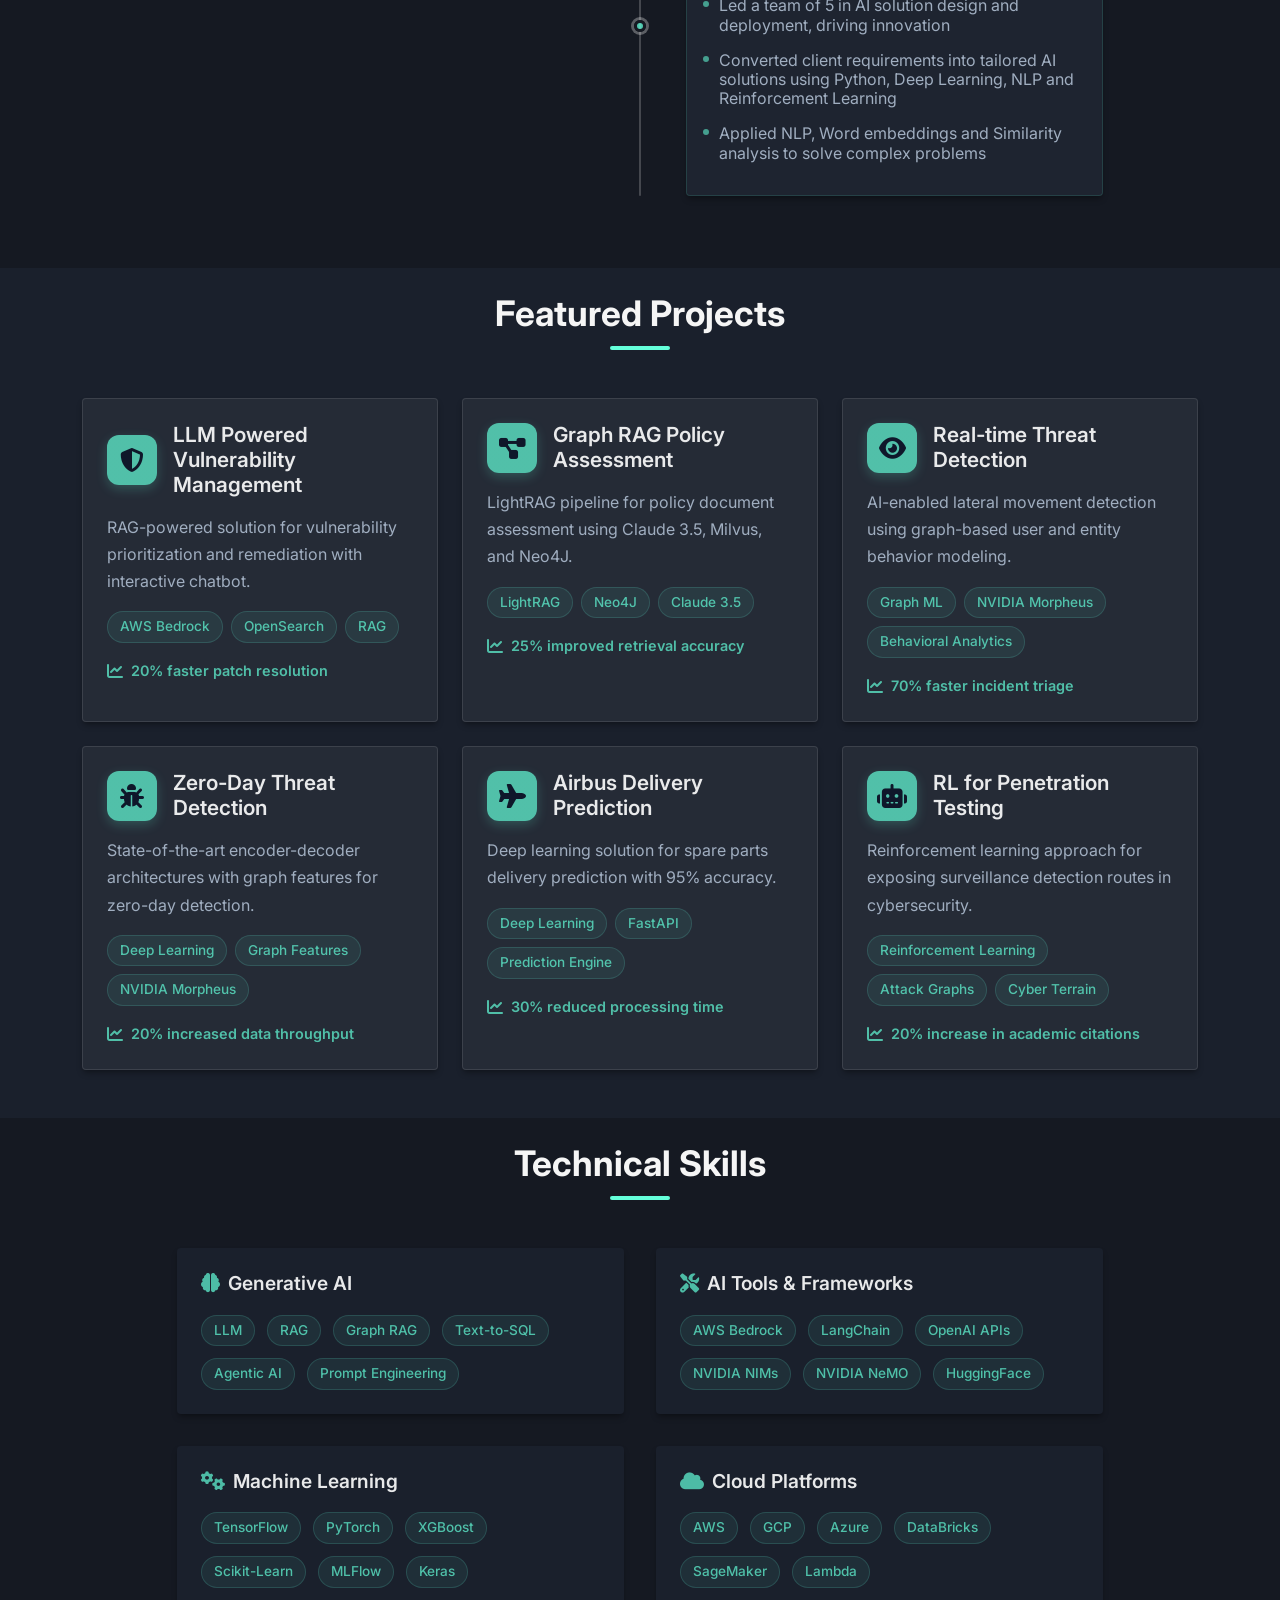
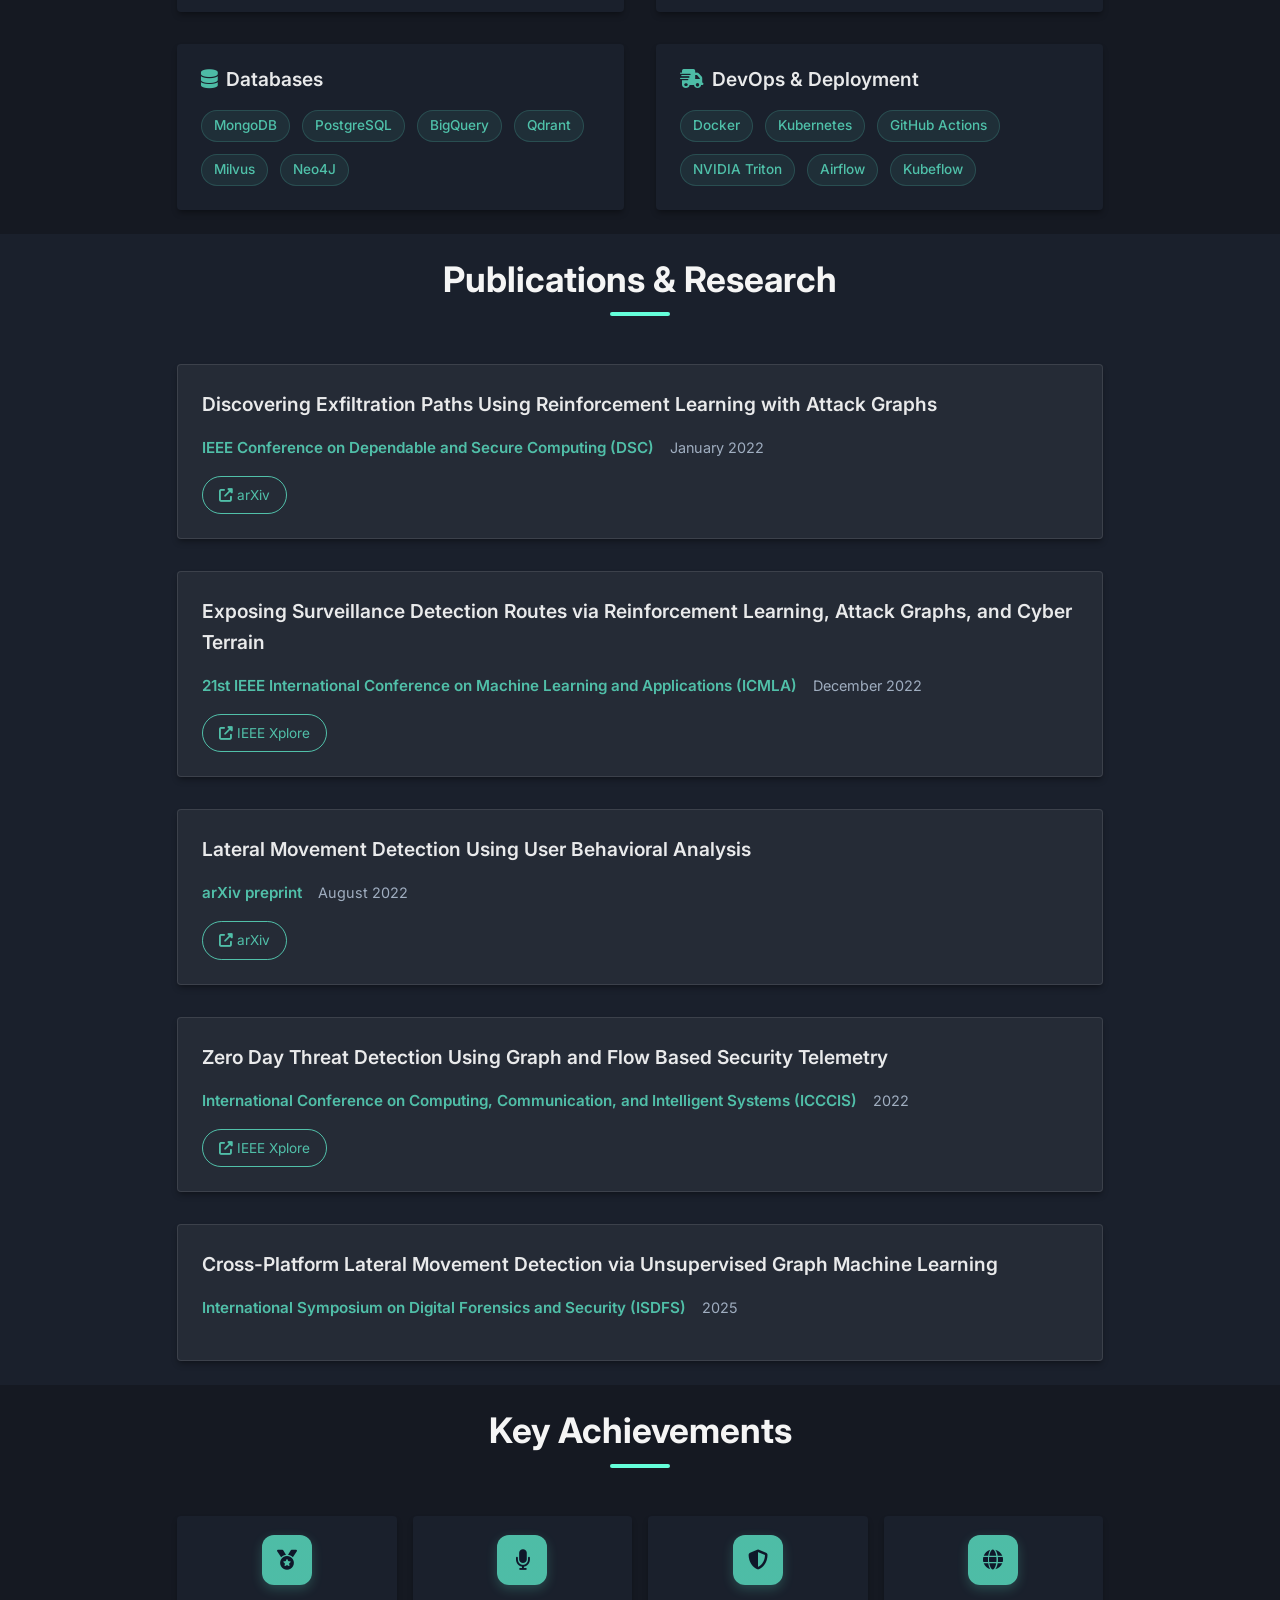
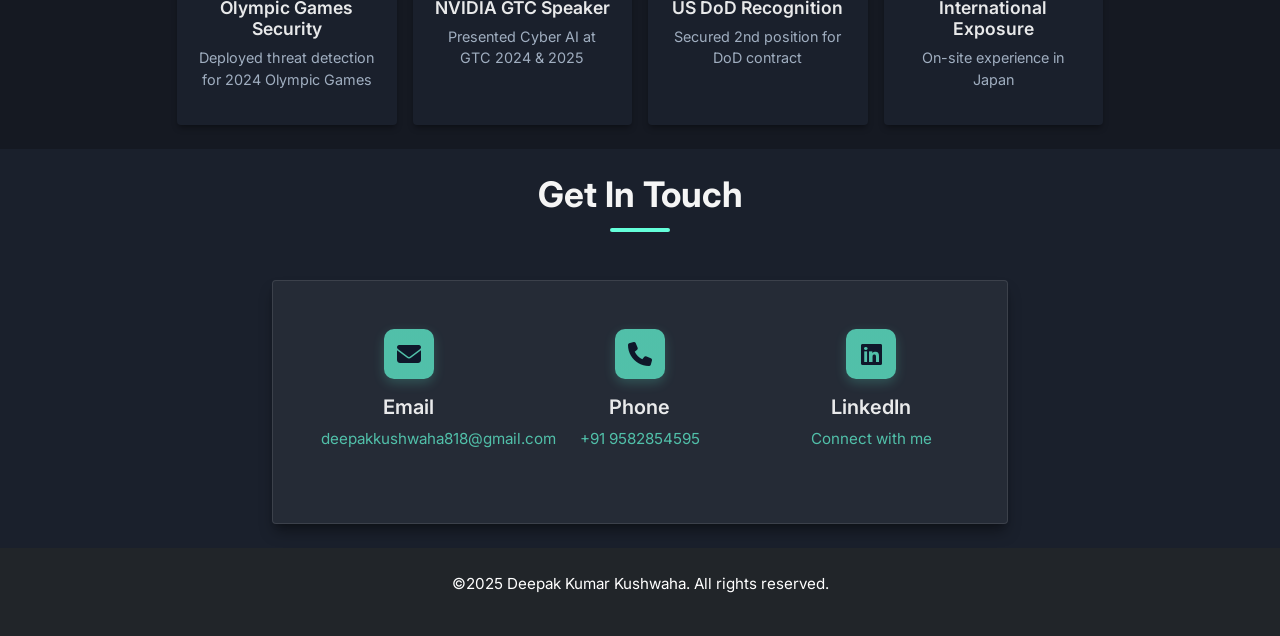
==== commit 308388b9: "Add scroll progress bar with responsive positioning and styling Co-authored-by: deepakkushwaha818 <d" ====
--- a/index.html
+++ b/index.html
@@ -152,6 +152,7 @@
             </div>
         </div>
     </nav>
+    <div id="scroll-progress"></div> <!-- Scroll percentage progress bar -->
 
     <main>
         <!-- Hero Section -->
--- a/css/style.css
+++ b/css/style.css
@@ -1057,10 +1057,7 @@
     }
 
     .profile-info p {
-        font-size: 0.9rem;
-        line-height: 1.5;
-        color: var(--primary-color);
-        font-weight: 400;
+        font-size: 0.8rem;
     }
 
     .hero-buttons {
@@ -1109,30 +1106,51 @@
         margin: 0 !important;
     }
 
-    .timeline-meta {
-        flex-direction: column;
-        gap: 0.5rem;
-    }
-
-    .skills-grid {
-        grid-template-columns: 1fr;
-    }
-
-    .achievements-grid {
-        grid-template-columns: 1fr;
-    }
-
-    .project-header {
+    .timeline-header {
         flex-direction: column;
         text-align: center;
     }
 
-    .project-header h4 {
+    .timeline-header h5 {
         margin-top: 1rem;
     }
 
     .contact-info {
         padding: 2rem;
+    }
+
+    /* Mobile scroll button styling */
+    .scroll-next {
+        bottom: 1rem;
+        right: 1.5rem;
+        z-index: 20;
+    }
+
+    .scroll-btn {
+        display: flex;
+        align-items: center;
+        justify-content: center;
+        color: var(--primary-color);
+        text-decoration: none;
+        transition: var(--transition);
+    }
+
+    .scroll-btn:hover {
+        color: var(--primary-color);
+    }
+
+    .scroll-btn i {
+        font-size: 1.8rem;
+        animation: bounce 2s infinite;
+        text-shadow: 0 0 12px rgba(100, 255, 218, 0.6);
+    }
+
+    .scroll-btn:hover i {
+        text-shadow: 0 0 18px rgba(100, 255, 218, 0.8);
+    }
+
+    #scroll-progress {
+        height: 3px;
     }
 }
 
@@ -1165,6 +1183,33 @@
     .skill-tag {
         font-size: 0.8rem;
         padding: 0.4rem 0.8rem;
+    }
+
+    .timeline-content {
+        width: 100%;
+        margin: 0 !important;
+    }
+
+    .timeline-meta {
+        flex-direction: column;
+        gap: 0.5rem;
+    }
+
+    .skills-grid {
+        grid-template-columns: 1fr;
+    }
+
+    .achievements-grid {
+        grid-template-columns: 1fr;
+    }
+
+    .project-header {
+        flex-direction: column;
+        text-align: center;
+    }
+
+    .project-header h4 {
+        margin-top: 1rem;
     }
 }
 
@@ -1273,4 +1318,27 @@
     60% {
         transform: translateY(-3px);
     }
+}
+
+/* --- Scroll Percentage Progress Bar --- */
+#scroll-progress {
+    position: fixed;
+    left: 0;
+    height: 4px;
+    width: 0%;
+    background: var(--primary-color);
+    z-index: 9999;
+    transition: width 0.25s ease-out;
+}
+
+@media (max-width: 768px) {
+    #scroll-progress {
+        height: 3px;
+    }
+}
+
+/* --- Remove legacy next-section arrow --- */
+.scroll-next,
+.scroll-btn {
+    display: none !important;
 }
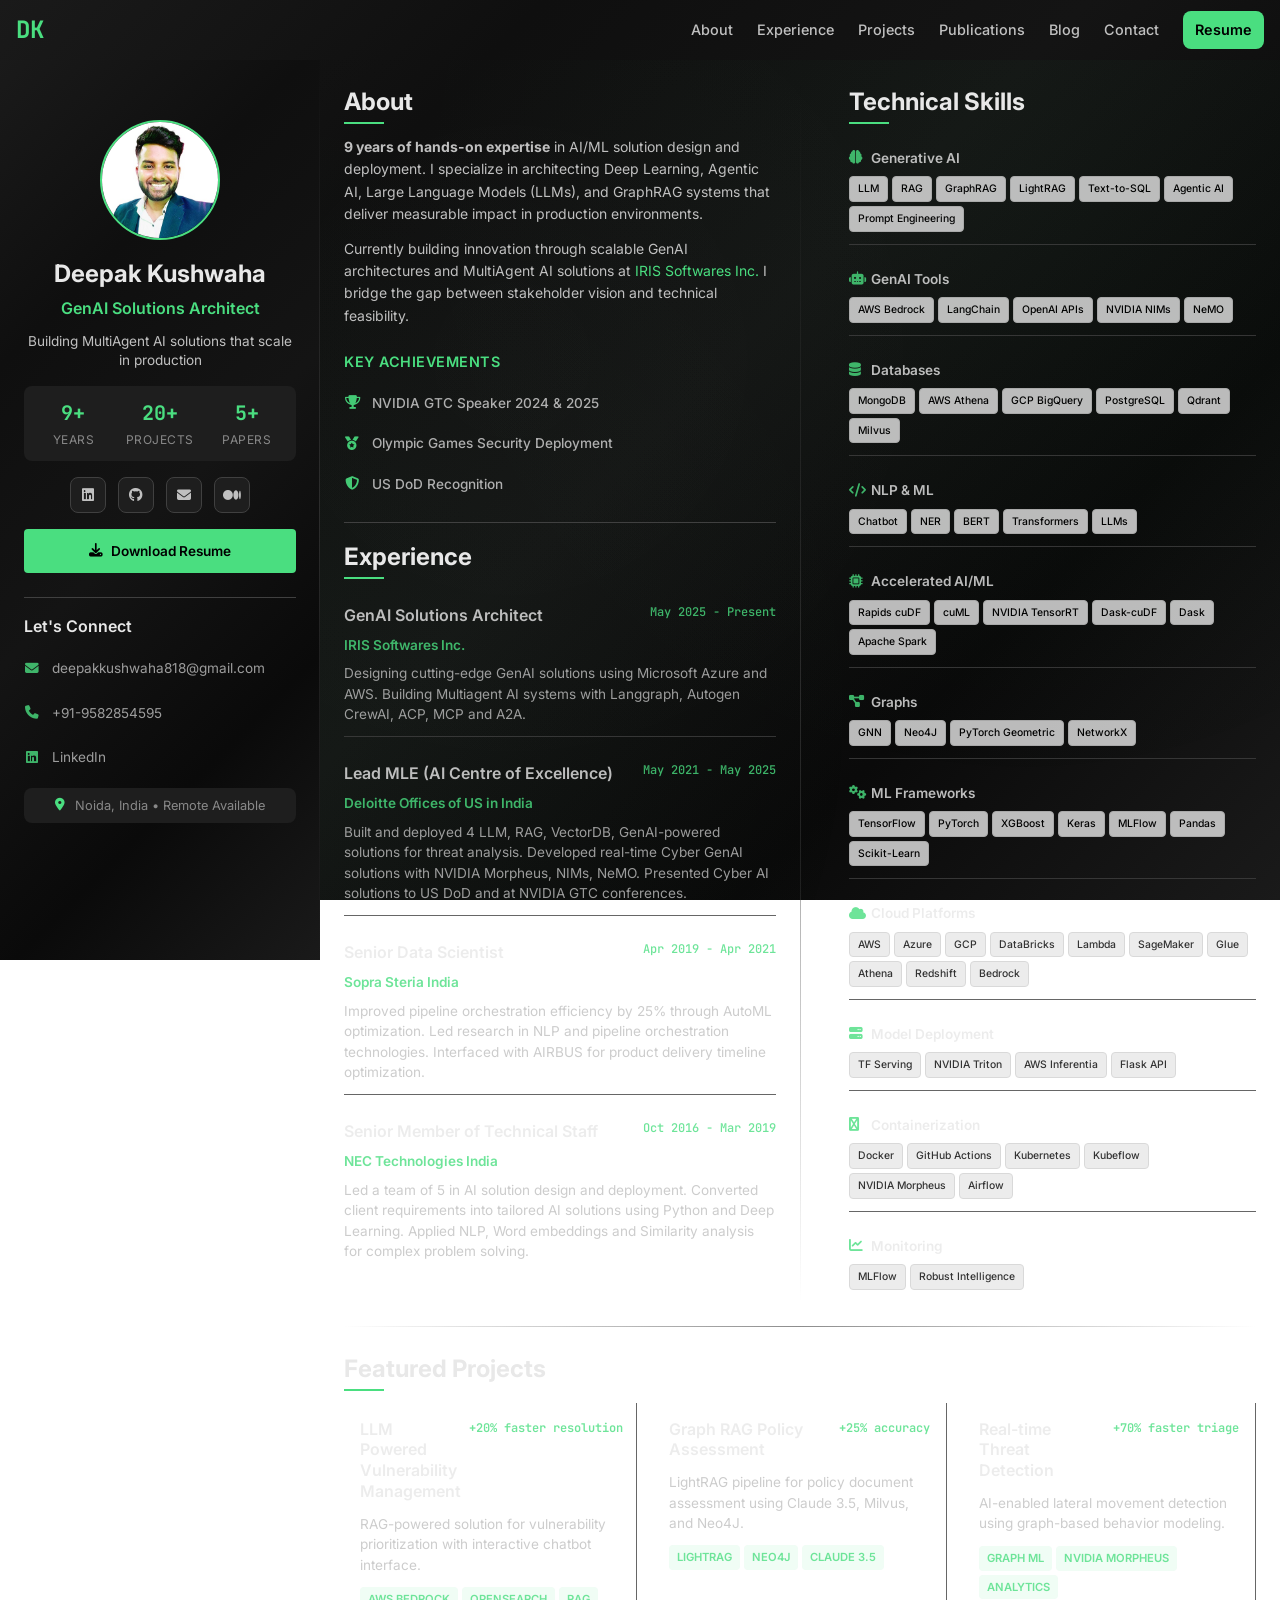
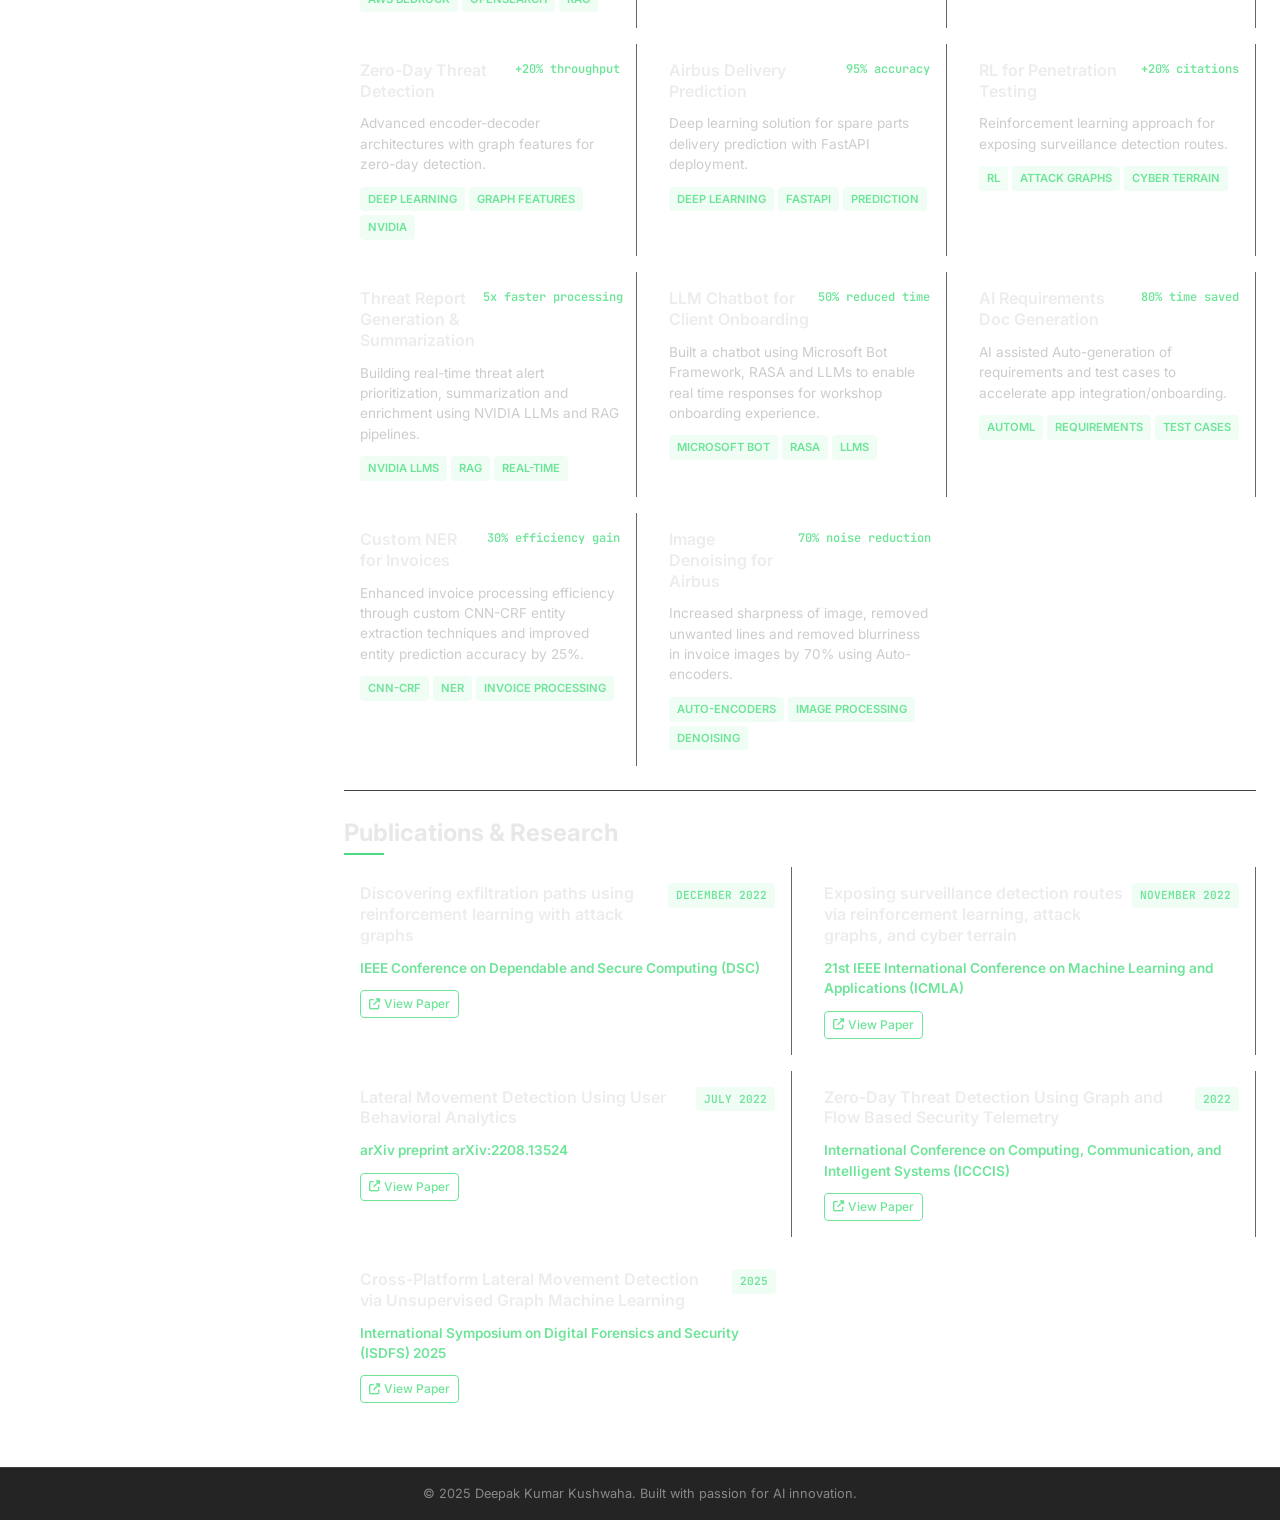
==== commit a958b4a7: "Refactor portfolio layout and styles for improved responsiveness and aesthetics - Updated index.html" ====
--- a/index.html
+++ b/index.html
@@ -1,946 +1,623 @@
+<!DOCTYPE html>
 <html lang="en">
 
 <head>
     <meta charset="UTF-8">
     <meta name="viewport" content="width=device-width, initial-scale=1.0">
-    <title>Deepak Kumar Kushwaha - Lead Machine Learning Engineer | GenAI Solutions Architect | AI/ML Expert</title>
+    <title>Deepak Kumar Kushwaha - Lead Machine Learning Engineer | GenAI Solutions Architect</title>
     <meta name="description"
-        content="Deepak Kumar Kushwaha - Lead Machine Learning Engineer with 9+ years of experience in AI/ML, GenAI, MultiAgent AI, Cybersecurity AI, and MLOps. Expert in LLMs, RAG, AWS, Python, and production-scale AI solutions.">
-    <meta name="keywords"
-        content="Machine Learning Engineer, AI Engineer, GenAI Solutions Architect, MultiAgent AI, LLM, RAG, AWS, Python, Deep Learning, Data Science, Cybersecurity AI, MLOps, Production AI, IRIS Softwares, Deloitte">
-    <meta name="author" content="Deepak Kumar Kushwaha">
-    <meta name="robots" content="index, follow">
-    <meta name="language" content="English">
-    <meta name="revisit-after" content="7 days">
-
-    <!-- Open Graph Meta Tags -->
-    <meta property="og:title"
-        content="Deepak Kumar Kushwaha - Lead Machine Learning Engineer | GenAI Solutions Architect">
-    <meta property="og:description"
-        content="Lead Machine Learning Engineer with 9+ years of experience in AI/ML, GenAI, MultiAgent AI, and production-scale AI solutions. Expert in LLMs, RAG, and cybersecurity AI.">
-    <meta property="og:type" content="website">
-    <meta property="og:url" content="https://kushwahadk.github.io">
-    <meta property="og:image" content="https://kushwahadk.github.io/images/Image.jpg">
-    <meta property="og:site_name" content="Deepak Kumar Kushwaha Portfolio">
-    <meta property="og:locale" content="en_US">
-
-    <!-- Twitter Card Meta Tags -->
-    <meta name="twitter:card" content="summary_large_image">
-    <meta name="twitter:title" content="Deepak Kumar Kushwaha - Lead Machine Learning Engineer">
-    <meta name="twitter:description"
-        content="GenAI Solutions Architect with 9+ years of experience in AI/ML, MultiAgent AI, and production-scale AI solutions.">
-    <meta name="twitter:image" content="https://kushwahadk.github.io/images/Image.jpg">
-    <meta name="twitter:creator" content="@kushwahadk">
-
-    <!-- Additional SEO Meta Tags -->
-    <meta name="theme-color" content="#64ffda">
-    <meta name="msapplication-TileColor" content="#64ffda">
-    <meta name="apple-mobile-web-app-capable" content="yes">
-    <meta name="apple-mobile-web-app-status-bar-style" content="black-translucent">
-
-    <!-- Canonical URL -->
-    <link rel="canonical" href="https://kushwahadk.github.io">
+        content="Lead Machine Learning Engineer with 9+ years of experience in AI/ML, GenAI, MultiAgent AI, and production-scale AI solutions.">
 
     <!-- Favicon -->
     <link rel="icon" type="image/svg+xml" href="images/favicon.svg">
-    <link rel="apple-touch-icon" href="images/Image.jpg">
-
-    <!-- Preconnect to external domains for performance -->
-    <link rel="preconnect" href="https://fonts.googleapis.com">
-    <link rel="preconnect" href="https://fonts.gstatic.com" crossorigin>
-    <link rel="preconnect" href="https://cdn.jsdelivr.net">
-    <link rel="preconnect" href="https://cdnjs.cloudflare.com">
-
-    <!-- Bootstrap CSS -->
-    <link href="https://cdn.jsdelivr.net/npm/bootstrap@5.3.0/dist/css/bootstrap.min.css" rel="stylesheet">
-    <!-- Font Awesome -->
+    <link rel="canonical" href="https://kushwahadk.github.io">
+
+    <!-- Fonts -->
+    <link
+        href="https://fonts.googleapis.com/css2?family=Inter:wght@300;400;500;600;700&family=JetBrains+Mono:wght@400;500;600&display=swap"
+        rel="stylesheet">
     <link rel="stylesheet" href="https://cdnjs.cloudflare.com/ajax/libs/font-awesome/6.4.0/css/all.min.css">
+
     <!-- Custom CSS -->
-    <link rel="stylesheet" href="css/style.css?v=2.1">
-    <!-- Google Fonts -->
-    <link href="https://fonts.googleapis.com/css2?family=Inter:wght@300;400;500;600;700&display=swap" rel="stylesheet">
-    <link href="https://fonts.googleapis.com/css2?family=JetBrains+Mono:wght@300;400;500;600;700&display=swap"
-        rel="stylesheet">
-
-    <!-- Structured Data for Person -->
-    <script type="application/ld+json">
-    {
-        "@context": "https://schema.org",
-        "@type": "Person",
-        "name": "Deepak Kumar Kushwaha",
-        "jobTitle": "Lead Machine Learning Engineer",
-        "alternateName": "GenAI Solutions Architect",
-        "description": "Lead Machine Learning Engineer with 9+ years of experience in AI/ML, GenAI, MultiAgent AI, and production-scale AI solutions",
-        "url": "https://kushwahadk.github.io",
-        "image": "https://kushwahadk.github.io/images/Image.jpg",
-        "email": "deepakkushwaha818@gmail.com",
-        "telephone": "+919582854595",
-        "address": {
-            "@type": "PostalAddress",
-            "addressLocality": "Noida",
-            "addressCountry": "India"
-        },
-        "worksFor": {
-            "@type": "Organization",
-            "name": "IRIS Softwares Inc.",
-            "url": "https://irissoftware.com"
-        },
-        "alumniOf": {
-            "@type": "Organization",
-            "name": "Deloitte Offices of US in India"
-        },
-        "knowsAbout": [
-            "Machine Learning",
-            "Artificial Intelligence",
-            "Generative AI",
-            "Large Language Models",
-            "RAG",
-            "MultiAgent AI",
-            "Cybersecurity AI",
-            "MLOps",
-            "Python",
-            "AWS",
-            "Deep Learning",
-            "NLP"
-        ],
-        "sameAs": [
-            "https://www.linkedin.com/in/deepak-kushwaha818",
-            "https://github.com/kushwahadk"
-        ]
-    }
-    </script>
-
-    <!-- Structured Data for Organization -->
-    <script type="application/ld+json">
-    {
-        "@context": "https://schema.org",
-        "@type": "Organization",
-        "name": "Deepak Kumar Kushwaha Portfolio",
-        "url": "https://kushwahadk.github.io",
-        "logo": "https://kushwahadk.github.io/images/Image.jpg",
-        "description": "Professional portfolio showcasing AI/ML expertise and projects",
-        "founder": {
-            "@type": "Person",
-            "name": "Deepak Kumar Kushwaha"
-        }
-    }
-    </script>
+    <link rel="stylesheet" href="css/style.css?v=4.1">
 </head>
 
 <body>
     <!-- Navigation -->
-    <nav class="navbar navbar-expand-lg navbar-dark fixed-top" role="navigation" aria-label="Main navigation">
-        <div class="container">
-            <a class="navbar-brand fw-bold" href="#home" aria-label="Deepak Kushwaha Portfolio">DK</a>
-            <button class="navbar-toggler" type="button" data-bs-toggle="collapse" data-bs-target="#navbarNav"
-                aria-controls="navbarNav" aria-expanded="false" aria-label="Toggle navigation">
-                <span class="navbar-toggler-icon"></span>
+    <nav class="navbar">
+        <div class="nav-container">
+            <a class="navbar-brand" href="#home">DK</a>
+
+            <div class="nav-menu">
+                <a class="nav-link" href="#about">About</a>
+                <a class="nav-link" href="#experience">Experience</a>
+                <a class="nav-link" href="#projects">Projects</a>
+                <a class="nav-link" href="#publications">Publications</a>
+                <a class="nav-link" href="#blog">Blog</a>
+                <a class="nav-link" href="#contact">Contact</a>
+                <a class="nav-link external" href="Deepak_Kushwaha_Lead_MLE_March.pdf" target="_blank">Resume</a>
+            </div>
+
+            <button class="nav-toggle" id="nav-toggle">
+                <span></span>
+                <span></span>
+                <span></span>
             </button>
-            <div class="collapse navbar-collapse" id="navbarNav">
-                <ul class="navbar-nav ms-auto">
-                    <li class="nav-item"><a class="nav-link" href="#home">Home</a></li>
-                    <li class="nav-item"><a class="nav-link" href="#about">About</a></li>
-                    <li class="nav-item"><a class="nav-link" href="#experience">Experience</a></li>
-                    <li class="nav-item"><a class="nav-link" href="#projects">Projects</a></li>
-                    <li class="nav-item"><a class="nav-link" href="#skills">Skills</a></li>
-                    <li class="nav-item"><a class="nav-link" href="#publications">Publications</a></li>
-                    <li class="nav-item"><a class="nav-link" href="#achievements">Achievements</a></li>
-                    <li class="nav-item"><a class="nav-link" href="https://medium.com/@kushwahadk"
-                            target="_blank">Blog</a></li>
-                    <li class="nav-item"><a class="nav-link" href="#contact">Contact</a></li>
-                </ul>
-            </div>
         </div>
     </nav>
-    <div id="scroll-progress"></div> <!-- Scroll percentage progress bar -->
-
-    <main>
-        <!-- Hero Section -->
-        <section id="home" class="hero-section" aria-labelledby="hero-title">
-            <div class="container">
-                <div class="row align-items-center">
-                    <div class="col-lg-4">
-                        <div class="hero-image">
-                            <div class="profile-avatar">
-                                <img src="images/Image.jpg" alt="Deepak Kumar Kushwaha - Lead Machine Learning Engineer"
-                                    loading="lazy">
-                            </div>
-                            <div class="profile-info">
-                                <h4 class="text-light">GenAI Solutions Architect</h4>
-                                <h7>Agents, LLM & RAG | NLP | Cyber AI | RL | Inference Optimization</h7>
-                            </div>
-                            <div class="social-links mt-3">
-                                <a href="https://www.linkedin.com/in/deepak-kushwaha818" class="social-link"
-                                    target="_blank" title="LinkedIn Profile" aria-label="Connect on LinkedIn">
-                                    <i class="fab fa-linkedin" aria-hidden="true"></i>
-                                </a>
-                                <a href="mailto:deepakkushwaha818@gmail.com" class="social-link" title="Email"
-                                    aria-label="Send Email">
-                                    <i class="fas fa-envelope" aria-hidden="true"></i>
-                                </a>
-                                <a href="https://github.com/kushwahadk" class="social-link" target="_blank"
-                                    title="GitHub Profile" aria-label="View GitHub Profile">
-                                    <i class="fab fa-github" aria-hidden="true"></i>
-                                </a>
-                                <a href="https://medium.com/@kushwahadk" class="social-link" target="_blank"
-                                    title="Medium Blog" aria-label="Read Blog Posts">
-                                    <i class="fab fa-medium" aria-hidden="true"></i>
-                                </a>
-                                <a href="#contact" class="social-link" title="Contact" aria-label="Contact Information">
-                                    <i class="fas fa-phone" aria-hidden="true"></i>
-                                </a>
-                            </div>
-                            <div class="location-info mt-2">
-                                <p><i class="fas fa-map-marker-alt me-2" aria-hidden="true"></i>Noida, India</p>
-                            </div>
-                        </div>
-                    </div>
-                    <div class="col-lg-7 offset-lg-1">
-                        <div class="hero-content">
-                            <p class="hero-intro">Hi, my name is</p>
-                            <h1 id="hero-title" class="hero-name">Deepak Kushwaha.</h1>
-                            <h2 class="hero-tagline">I build MultiAgent AI solutions which scales in production.</h2>
-                            <p class="hero-description">
-                                I'm a seasoned Machine Learning Engineer with 9+ years of experience specializing in
-                                cutting-edge AI/ML solutions.
-                                Currently building innovation through scalable GenAI architectures, MultiAgent AI
-                                solutions,
-                                & multi-cloud integration.
-                                at <a href="https://www.irissoftware.com/" class="company-link">IRIS Softwares Inc.</a>
+
+    <!-- Main Content -->
+    <main class="main-content">
+        <!-- Left Sidebar -->
+        <aside class="sidebar">
+            <div class="profile-section">
+                <div class="profile-image">
+                    <img src="images/Image.jpg" alt="Deepak Kumar Kushwaha" loading="lazy">
+                </div>
+
+                <div class="profile-info">
+                    <h1>Deepak Kushwaha</h1>
+                    <h2>GenAI Solutions Architect</h2>
+                    <p class="tagline">Building MultiAgent AI solutions that scale in production</p>
+
+                    <div class="stats-grid">
+                        <div class="stat">
+                            <span class="stat-number">9+</span>
+                            <span class="stat-label">Years</span>
+                        </div>
+                        <div class="stat">
+                            <span class="stat-number">20+</span>
+                            <span class="stat-label">Projects</span>
+                        </div>
+                        <div class="stat">
+                            <span class="stat-number">5+</span>
+                            <span class="stat-label">Papers</span>
+                        </div>
+                    </div>
+
+                    <div class="social-links">
+                        <a href="https://www.linkedin.com/in/deepak-kushwaha818" target="_blank" aria-label="LinkedIn">
+                            <i class="fab fa-linkedin"></i>
+                        </a>
+                        <a href="https://github.com/kushwahadk" target="_blank" aria-label="GitHub">
+                            <i class="fab fa-github"></i>
+                        </a>
+                        <a href="mailto:deepakkushwaha818@gmail.com" aria-label="Email">
+                            <i class="fas fa-envelope"></i>
+                        </a>
+                        <a href="https://medium.com/@kushwahadk" target="_blank" aria-label="Medium">
+                            <i class="fab fa-medium"></i>
+                        </a>
+                    </div>
+
+                    <div class="cta-buttons">
+                        <a href="Deepak_Kushwaha_Lead_MLE_March.pdf" class="btn btn-primary" target="_blank">
+                            <i class="fas fa-download"></i>
+                            Download Resume
+                        </a>
+                    </div>
+                </div>
+            </div>
+
+            <!-- Contact Section - Moved to Sidebar -->
+            <div class="contact-section">
+                <h3>Let's Connect</h3>
+                <div class="contact-methods">
+                    <a href="mailto:deepakkushwaha818@gmail.com" class="contact-method">
+                        <i class="fas fa-envelope"></i>
+                        <span>deepakkushwaha818@gmail.com</span>
+                    </a>
+                    <a href="tel:+91-9582854595" class="contact-method">
+                        <i class="fas fa-phone"></i>
+                        <span>+91-9582854595</span>
+                    </a>
+                    <a href="https://www.linkedin.com/in/deepak-kushwaha818" target="_blank" class="contact-method">
+                        <i class="fab fa-linkedin"></i>
+                        <span>LinkedIn</span>
+                    </a>
+                </div>
+
+                <div class="contact-location">
+                    <i class="fas fa-map-marker-alt"></i>
+                    <span>Noida, India • Remote Available</span>
+                </div>
+            </div>
+        </aside>
+
+        <!-- Main Content Area -->
+        <div class="content-area">
+            <!-- Top Section: About + Experience (Left) + Tech Stack (Right) -->
+            <div class="top-section-grid">
+                <!-- Left Column: About + Experience -->
+                <div class="left-column">
+                    <!-- About Section -->
+                    <section id="about" class="content-section">
+                        <h2 class="section-title">About</h2>
+                        <div class="about-content">
+                            <p>
+                                <strong>9 years of hands-on expertise</strong> in AI/ML solution design and deployment.
+                                I specialize in architecting Deep Learning, Agentic AI, Large Language Models (LLMs),
+                                and GraphRAG systems that deliver measurable impact in production environments.
                             </p>
-                            <div class="hero-buttons">
-                                <a href="#projects" class="btn btn-outline-primary me-3">Explore Projects</a>
-                                <a href="Deepak_Kushwaha_Lead_MLE_March.pdf" class="btn btn-outline-primary"
-                                    target="_blank" aria-label="Download Resume">
-                                    <i class="fas fa-download me-2" aria-hidden="true"></i>Download Resume
-                                </a>
-                            </div>
-                        </div>
-                    </div>
+                            <p>
+                                Currently building innovation through scalable GenAI architectures and MultiAgent AI
+                                solutions
+                                at <a href="https://www.irissoftware.com/" target="_blank">IRIS Softwares Inc.</a>
+                                I bridge the gap between stakeholder vision and technical feasibility.
+                            </p>
+
+                            <div class="achievements">
+                                <h4 class="achievements-title">Key Achievements</h4>
+                                <div class="achievement-item">
+                                    <i class="fas fa-trophy"></i>
+                                    <span>NVIDIA GTC Speaker 2024 & 2025</span>
+                                </div>
+                                <div class="achievement-item">
+                                    <i class="fas fa-medal"></i>
+                                    <span>Olympic Games Security Deployment</span>
+                                </div>
+                                <div class="achievement-item">
+                                    <i class="fas fa-shield-alt"></i>
+                                    <span>US DoD Recognition</span>
+                                </div>
+                            </div>
+                        </div>
+                    </section>
+
+                    <!-- Experience Section -->
+                    <section id="experience" class="content-section">
+                        <h2 class="section-title">Experience</h2>
+                        <div class="experience-list">
+                            <div class="exp-item">
+                                <div class="exp-header">
+                                    <h3>GenAI Solutions Architect</h3>
+                                    <span class="duration">May 2025 - Present</span>
+                                </div>
+                                <h4><a href="https://www.irissoftware.com/" target="_blank" class="company-link">IRIS
+                                        Softwares Inc.</a></h4>
+                                <p>Designing cutting-edge GenAI solutions using Microsoft Azure and AWS. Building
+                                    Multiagent AI systems with Langgraph, Autogen CrewAI, ACP, MCP and A2A.</p>
+                            </div>
+
+                            <div class="exp-item">
+                                <div class="exp-header">
+                                    <h3>Lead MLE (AI Centre of Excellence)</h3>
+                                    <span class="duration">May 2021 - May 2025</span>
+                                </div>
+                                <h4><a href="https://www2.deloitte.com/us/en.html" target="_blank"
+                                        class="company-link">Deloitte Offices of US in India</a></h4>
+                                <p>Built and deployed 4 LLM, RAG, VectorDB, GenAI-powered solutions for threat analysis.
+                                    Developed real-time Cyber GenAI solutions with NVIDIA Morpheus, NIMs, NeMO.
+                                    Presented Cyber AI solutions to US DoD and at NVIDIA GTC conferences.</p>
+                            </div>
+
+                            <div class="exp-item">
+                                <div class="exp-header">
+                                    <h3>Senior Data Scientist</h3>
+                                    <span class="duration">Apr 2019 - Apr 2021</span>
+                                </div>
+                                <h4><a href="https://www.soprasteria.com/" target="_blank" class="company-link">Sopra
+                                        Steria India</a></h4>
+                                <p>Improved pipeline orchestration efficiency by 25% through AutoML optimization. Led
+                                    research in NLP and pipeline orchestration technologies. Interfaced with AIRBUS for
+                                    product delivery timeline optimization.</p>
+                            </div>
+
+                            <div class="exp-item">
+                                <div class="exp-header">
+                                    <h3>Senior Member of Technical Staff</h3>
+                                    <span class="duration">Oct 2016 - Mar 2019</span>
+                                </div>
+                                <h4><a href="https://in.nec.com/" target="_blank" class="company-link">NEC Technologies
+                                        India</a></h4>
+                                <p>Led a team of 5 in AI solution design and deployment. Converted client requirements
+                                    into tailored AI solutions using Python and Deep Learning. Applied NLP, Word
+                                    embeddings and Similarity analysis for complex problem solving.</p>
+                            </div>
+                        </div>
+                    </section>
+                </div>
+
+                <!-- Vertical Separator -->
+                <div class="vertical-separator"></div>
+
+                <!-- Right Column: Tech Stack -->
+                <div class="right-column">
+                    <!-- Tech Stack Section -->
+                    <section id="techstack" class="content-section">
+                        <h2 class="section-title">Technical Skills</h2>
+                        <div class="tech-stack-comprehensive">
+                            <div class="tech-category">
+                                <h4><i class="fas fa-brain"></i> Generative AI</h4>
+                                <div class="tech-tags">
+                                    <span class="tech-tag llm">LLM</span>
+                                    <span class="tech-tag llm">RAG</span>
+                                    <span class="tech-tag llm">GraphRAG</span>
+                                    <span class="tech-tag llm">LightRAG</span>
+                                    <span class="tech-tag llm">Text-to-SQL</span>
+                                    <span class="tech-tag llm">Agentic AI</span>
+                                    <span class="tech-tag llm">Prompt Engineering</span>
+                                </div>
+                            </div>
+
+                            <div class="tech-category">
+                                <h4><i class="fas fa-robot"></i> GenAI Tools</h4>
+                                <div class="tech-tags">
+                                    <span class="tech-tag genai">AWS Bedrock</span>
+                                    <span class="tech-tag genai">LangChain</span>
+                                    <span class="tech-tag genai">OpenAI APIs</span>
+                                    <span class="tech-tag genai">NVIDIA NIMs</span>
+                                    <span class="tech-tag genai">NeMO</span>
+                                </div>
+                            </div>
+
+                            <div class="tech-category">
+                                <h4><i class="fas fa-database"></i> Databases</h4>
+                                <div class="tech-tags">
+                                    <span class="tech-tag db">MongoDB</span>
+                                    <span class="tech-tag db">AWS Athena</span>
+                                    <span class="tech-tag db">GCP BigQuery</span>
+                                    <span class="tech-tag db">PostgreSQL</span>
+                                    <span class="tech-tag db">Qdrant</span>
+                                    <span class="tech-tag db">Milvus</span>
+                                </div>
+                            </div>
+
+                            <div class="tech-category">
+                                <h4><i class="fas fa-code"></i> NLP & ML</h4>
+                                <div class="tech-tags">
+                                    <span class="tech-tag nlp">Chatbot</span>
+                                    <span class="tech-tag nlp">NER</span>
+                                    <span class="tech-tag nlp">BERT</span>
+                                    <span class="tech-tag nlp">Transformers</span>
+                                    <span class="tech-tag nlp">LLMs</span>
+                                </div>
+                            </div>
+
+                            <div class="tech-category">
+                                <h4><i class="fas fa-microchip"></i> Accelerated AI/ML</h4>
+                                <div class="tech-tags">
+                                    <span class="tech-tag accelerated">Rapids cuDF</span>
+                                    <span class="tech-tag accelerated">cuML</span>
+                                    <span class="tech-tag accelerated">NVIDIA TensorRT</span>
+                                    <span class="tech-tag accelerated">Dask-cuDF</span>
+                                    <span class="tech-tag accelerated">Dask</span>
+                                    <span class="tech-tag accelerated">Apache Spark</span>
+                                </div>
+                            </div>
+
+                            <div class="tech-category">
+                                <h4><i class="fas fa-project-diagram"></i> Graphs</h4>
+                                <div class="tech-tags">
+                                    <span class="tech-tag graph">GNN</span>
+                                    <span class="tech-tag graph">Neo4J</span>
+                                    <span class="tech-tag graph">PyTorch Geometric</span>
+                                    <span class="tech-tag graph">NetworkX</span>
+                                </div>
+                            </div>
+
+                            <div class="tech-category">
+                                <h4><i class="fas fa-cogs"></i> ML Frameworks</h4>
+                                <div class="tech-tags">
+                                    <span class="tech-tag framework">TensorFlow</span>
+                                    <span class="tech-tag framework">PyTorch</span>
+                                    <span class="tech-tag framework">XGBoost</span>
+                                    <span class="tech-tag framework">Keras</span>
+                                    <span class="tech-tag framework">MLFlow</span>
+                                    <span class="tech-tag framework">Pandas</span>
+                                    <span class="tech-tag framework">Scikit-Learn</span>
+                                </div>
+                            </div>
+
+                            <div class="tech-category">
+                                <h4><i class="fas fa-cloud"></i> Cloud Platforms</h4>
+                                <div class="tech-tags">
+                                    <span class="tech-tag cloud">AWS</span>
+                                    <span class="tech-tag cloud">Azure</span>
+                                    <span class="tech-tag cloud">GCP</span>
+                                    <span class="tech-tag cloud">DataBricks</span>
+                                    <span class="tech-tag cloud">Lambda</span>
+                                    <span class="tech-tag cloud">SageMaker</span>
+                                    <span class="tech-tag cloud">Glue</span>
+                                    <span class="tech-tag cloud">Athena</span>
+                                    <span class="tech-tag cloud">Redshift</span>
+                                    <span class="tech-tag cloud">Bedrock</span>
+                                </div>
+                            </div>
+
+                            <div class="tech-category">
+                                <h4><i class="fas fa-server"></i> Model Deployment</h4>
+                                <div class="tech-tags">
+                                    <span class="tech-tag deployment">TF Serving</span>
+                                    <span class="tech-tag deployment">NVIDIA Triton</span>
+                                    <span class="tech-tag deployment">AWS Inferentia</span>
+                                    <span class="tech-tag deployment">Flask API</span>
+                                </div>
+                            </div>
+
+                            <div class="tech-category">
+                                <h4><i class="fas fa-docker"></i> Containerization</h4>
+                                <div class="tech-tags">
+                                    <span class="tech-tag container">Docker</span>
+                                    <span class="tech-tag container">GitHub Actions</span>
+                                    <span class="tech-tag container">Kubernetes</span>
+                                    <span class="tech-tag container">Kubeflow</span>
+                                    <span class="tech-tag container">NVIDIA Morpheus</span>
+                                    <span class="tech-tag container">Airflow</span>
+                                </div>
+                            </div>
+
+                            <div class="tech-category">
+                                <h4><i class="fas fa-chart-line"></i> Monitoring</h4>
+                                <div class="tech-tags">
+                                    <span class="tech-tag monitoring">MLFlow</span>
+                                    <span class="tech-tag monitoring">Robust Intelligence</span>
+                                </div>
+                            </div>
+                        </div>
+                    </section>
                 </div>
             </div>
 
-            <!-- Scroll to next section button -->
-            <div class="scroll-next">
-                <a href="#about" class="scroll-btn" aria-label="Scroll to About section">
-                    <i class="fas fa-chevron-down"></i>
-                </a>
-            </div>
-        </section>
-
-        <!-- About Section -->
-        <section id="about" class="py-5 section-alt">
-            <div class="container">
-                <div class="row">
-                    <div class="col-lg-12">
-                        <h2 class="section-title text-center mb-5">About Me</h2>
-                    </div>
-                </div>
-                <div class="row">
-                    <div class="col-lg-8 mx-auto">
-                        <div class="about-content">
-                            <p class="lead"> With 9 years of end-to-end, hands-on expertise in AI/ML solution design and
-                                deployment, I specialize in architecting Deep Learning, Agentic AI, Large Language
-                                Models (LLMs), Retrieval-Augmented Generation (RAG), and GraphRAG systems that deliver
-                                measurable impact in production environments.
-                            </p>
-                            <p class="lead">
-                                I design and operationalize scalable AI/ML pipelines leveraging Managed Service &
-                                frameworks deployed on AWS and Google Cloud (GCP). My technical forte extends to
-                                real-time Deep
-                                Learning and Graph Neural Networks (GNNs).
-                            </p>
-                            <p class="lead">
-                                I bridge the strategic gap between stakeholder vision and technical
-                                feasibility—transforming "We want AI" into "Here's what actually works". I'm adept at
-                                fine-tuning AI architectures for optimal throughput, low-latency inference, and cost
-                                efficiency, because "just scale it" is never a sustainable strategy.
-                            </p>
-
-                            <div class="row mt-5">
-                                <div class="col-md-6">
-                                    <h4 class="mb-3">Key Expertise</h4>
-                                    <ul class="list-unstyled">
-                                        <li><i class="fas fa-check text-primary me-2"></i>Generative AI & Large Language
-                                            Models</li>
-                                        <li><i class="fas fa-check text-primary me-2"></i>MLOps & Production Deployment
-                                        </li>
-                                        <li><i class="fas fa-check text-primary me-2"></i>Cybersecurity AI Solutions
-                                        </li>
-                                        <li><i class="fas fa-check text-primary me-2"></i>Graph Neural Networks</li>
-                                        <li><i class="fas fa-check text-primary me-2"></i>Cloud Infrastructure (AWS,
-                                            GCP)
-                                        </li>
-                                    </ul>
-                                </div>
-                                <div class="col-md-6">
-                                    <h4 class="mb-3">Leadership</h4>
-                                    <ul class="list-unstyled">
-                                        <li><i class="fas fa-users text-primary me-2"></i>Cross-functional AI team
-                                            management</li>
-                                        <li><i class="fas fa-lightbulb text-primary me-2"></i>Technical strategy
-                                            development
-                                        </li>
-                                        <li><i class="fas fa-handshake text-primary me-2"></i>Client engagement &
-                                            presentations</li>
-                                        <li><i class="fas fa-graduation-cap text-primary me-2"></i>Mentoring & knowledge
-                                            sharing</li>
-                                        <li><i class="fas fa-trophy text-primary me-2"></i>Award-winning project
-                                            delivery
-                                        </li>
-                                    </ul>
-                                </div>
-                            </div>
-                        </div>
-                    </div>
-                </div>
-            </div>
-
-            <!-- Scroll to next section button -->
-            <div class="scroll-next">
-                <a href="#experience" class="scroll-btn" aria-label="Scroll to Experience section">
-                    <i class="fas fa-chevron-down"></i>
-                </a>
-            </div>
-        </section>
-
-        <!-- Experience Section -->
-        <section id="experience" class="py-5">
-            <div class="container">
-                <div class="row">
-                    <div class="col-lg-12">
-                        <h2 class="section-title text-center mb-5">Professional Experience</h2>
-                    </div>
-                </div>
-                <div class="row">
-                    <div class="col-lg-10 mx-auto">
-                        <div class="timeline">
-                            <!-- Current Position -->
-                            <div class="timeline-item">
-                                <div class="timeline-marker"></div>
-                                <div class="timeline-content">
-                                    <div class="timeline-header">
-                                        <div class="company-info">
-                                            <h5>GenAI Solutions Architect</h5>
-                                            <div class="company-name">IRIS Softwares Inc.</div>
-                                        </div>
-                                        <div class="timeline-meta">
-                                            <span class="duration">May 2025 - Present</span>
-                                            <span class="location">
-                                                <i class="fas fa-map-marker-alt me-1"></i>Noida
-                                            </span>
-                                        </div>
-                                    </div>
-                                    <div class="timeline-body">
-                                        <ul>
-                                            <li>Designing and delivering cutting-edge GenAI solutions by harnessing the
-                                                full
-                                                potential of the AI ecosystem across Microsoft Azure and AWS</li>
-                                            <li>Building Multiagent AI systems that run in production using Langgraph,
-                                                Autogen CreAI, ACP, MCP and A2A</li>
-                                            <li>Building innovation through scalable architectures, multi-cloud
-                                                integration,
-                                                and real-world AI applications for various clients</li>
-                                        </ul>
-                                    </div>
-                                </div>
-                            </div>
-
-                            <!-- Previous Position -->
-                            <div class="timeline-item">
-                                <div class="timeline-marker"></div>
-                                <div class="timeline-content">
-                                    <div class="timeline-header">
-                                        <div class="company-info">
-                                            <h5>Lead MLE (AI Centre of Excellence)</h5>
-                                            <div class="company-name">Deloitte Offices of US in India</div>
-                                        </div>
-                                        <div class="timeline-meta">
-                                            <span class="duration">May 2021 - May 2025</span>
-                                            <span class="location">
-                                                <i class="fas fa-map-marker-alt me-1"></i>Gurugram
-                                            </span>
-                                        </div>
-                                    </div>
-                                    <div class="timeline-body">
-                                        <ul>
-                                            <li>Built and deployed 4 LLM, RAG, VectorDB, GenAI-powered solutions for
-                                                threat
-                                                alert summarization, vulnerability detection, and document compliance
-                                            </li>
-                                            <li>Developed real-time Cyber GenAI solutions with NVIDIA Morpheus, NIMs,
-                                                NeMO
-                                                enhancing decision-making</li>
-                                            <li>Designed 4 novel cyber threat detection ML solutions using unsupervised
-                                                parametric learning and deep graph approaches</li>
-                                            <li>Presented Cyber AI solutions to US DoD and at NVIDIA GTC</li>
-                                            <li>Managed and mentored cross-functional teams, ensuring successful project
-                                                delivery</li>
-                                        </ul>
-                                    </div>
-                                </div>
-                            </div>
-
-                            <div class="timeline-item">
-                                <div class="timeline-marker"></div>
-                                <div class="timeline-content">
-                                    <div class="timeline-header">
-                                        <div class="company-info">
-                                            <h5>Senior Data Scientist</h5>
-                                            <div class="company-name">Sopra Steria India</div>
-                                        </div>
-                                        <div class="timeline-meta">
-                                            <span class="duration">Apr 2019 - Apr 2021</span>
-                                            <span class="location">
-                                                <i class="fas fa-map-marker-alt me-1"></i>Noida
-                                            </span>
-                                        </div>
-                                    </div>
-                                    <div class="timeline-body">
-                                        <ul>
-                                            <li>Improved pipeline orchestration efficiency by 25% through benchmarking 5
-                                                state-of-the-art AutoML tools</li>
-                                            <li>Increased efficiency by 15% by leading research in NLP and pipeline
-                                                orchestration technologies</li>
-                                            <li>Interfaced with AIRBUS, optimizing product delivery timelines through
-                                                client-facing engagements</li>
-                                        </ul>
-                                    </div>
-                                </div>
-                            </div>
-
-                            <div class="timeline-item">
-                                <div class="timeline-marker"></div>
-                                <div class="timeline-content">
-                                    <div class="timeline-header">
-                                        <div class="company-info">
-                                            <h5>Member & Senior Member of Technical Staff</h5>
-                                            <div class="company-name">NEC Technologies India</div>
-                                        </div>
-                                        <div class="timeline-meta">
-                                            <span class="duration">Oct 2016 - Mar 2019</span>
-                                            <span class="location">Noida</span>
-                                        </div>
-                                    </div>
-                                    <div class="timeline-body">
-                                        <ul>
-                                            <li>Led a team of 5 in AI solution design and deployment, driving innovation
-                                            </li>
-                                            <li>Converted client requirements into tailored AI solutions using Python,
-                                                Deep
-                                                Learning, NLP and Reinforcement Learning</li>
-                                            <li>Applied NLP, Word embeddings and Similarity analysis to solve complex
-                                                problems</li>
-                                        </ul>
-                                    </div>
-                                </div>
-                            </div>
-                        </div>
-                    </div>
-                </div>
-            </div>
-
-            <!-- Scroll to next section button -->
-            <div class="scroll-next">
-                <a href="#projects" class="scroll-btn" aria-label="Scroll to Projects section">
-                    <i class="fas fa-chevron-down"></i>
-                </a>
-            </div>
-        </section>
-
-        <!-- Projects Section -->
-        <section id="projects" class="py-5" style="background-color: var(--bg-light);">
-            <div class="container">
-                <div class="row">
-                    <div class="col-lg-12">
-                        <h2 class="section-title text-center mb-5">Featured Projects</h2>
-                    </div>
-                </div>
-                <div class="row">
-                    <!-- Project 1 -->
-                    <div class="col-lg-4 col-md-6 mb-4">
-                        <div class="project-card">
-                            <div class="project-header">
-                                <div class="project-icon">
-                                    <i class="fas fa-shield-alt"></i>
-                                </div>
-                                <h4>LLM Powered Vulnerability Management</h4>
-                            </div>
-                            <div class="project-body">
-                                <p>RAG-powered solution for vulnerability prioritization and remediation with
-                                    interactive
-                                    chatbot.</p>
-                                <div class="project-tech">
-                                    <span class="tech-tag">AWS Bedrock</span>
-                                    <span class="tech-tag">OpenSearch</span>
-                                    <span class="tech-tag">RAG</span>
-                                </div>
-                                <div class="project-impact">
-                                    <i class="fas fa-chart-line"></i>
-                                    <span>20% faster patch resolution</span>
-                                </div>
-                            </div>
-                        </div>
-                    </div>
-
-                    <!-- Project 2 -->
-                    <div class="col-lg-4 col-md-6 mb-4">
-                        <div class="project-card">
-                            <div class="project-header">
-                                <div class="project-icon">
-                                    <i class="fas fa-project-diagram"></i>
-                                </div>
-                                <h4>Graph RAG Policy Assessment</h4>
-                            </div>
-                            <div class="project-body">
-                                <p>LightRAG pipeline for policy document assessment using Claude 3.5, Milvus, and Neo4J.
-                                </p>
-                                <div class="project-tech">
-                                    <span class="tech-tag">LightRAG</span>
-                                    <span class="tech-tag">Neo4J</span>
-                                    <span class="tech-tag">Claude 3.5</span>
-                                </div>
-                                <div class="project-impact">
-                                    <i class="fas fa-chart-line"></i>
-                                    <span>25% improved retrieval accuracy</span>
-                                </div>
-                            </div>
-                        </div>
-                    </div>
-
-                    <!-- Project 3 -->
-                    <div class="col-lg-4 col-md-6 mb-4">
-                        <div class="project-card">
-                            <div class="project-header">
-                                <div class="project-icon">
-                                    <i class="fas fa-eye"></i>
-                                </div>
-                                <h4>Real-time Threat Detection</h4>
-                            </div>
-                            <div class="project-body">
-                                <p>AI-enabled lateral movement detection using graph-based user and entity behavior
-                                    modeling.</p>
-                                <div class="project-tech">
-                                    <span class="tech-tag">Graph ML</span>
-                                    <span class="tech-tag">NVIDIA Morpheus</span>
-                                    <span class="tech-tag">Behavioral Analytics</span>
-                                </div>
-                                <div class="project-impact">
-                                    <i class="fas fa-chart-line"></i>
-                                    <span>70% faster incident triage</span>
-                                </div>
-                            </div>
-                        </div>
-                    </div>
-
-                    <!-- Project 4 -->
-                    <div class="col-lg-4 col-md-6 mb-4">
-                        <div class="project-card">
-                            <div class="project-header">
-                                <div class="project-icon">
-                                    <i class="fas fa-bug"></i>
-                                </div>
-                                <h4>Zero-Day Threat Detection</h4>
-                            </div>
-                            <div class="project-body">
-                                <p>State-of-the-art encoder-decoder architectures with graph features for zero-day
-                                    detection.</p>
-                                <div class="project-tech">
-                                    <span class="tech-tag">Deep Learning</span>
-                                    <span class="tech-tag">Graph Features</span>
-                                    <span class="tech-tag">NVIDIA Morpheus</span>
-                                </div>
-                                <div class="project-impact">
-                                    <i class="fas fa-chart-line"></i>
-                                    <span>20% increased data throughput</span>
-                                </div>
-                            </div>
-                        </div>
-                    </div>
-
-                    <!-- Project 5 -->
-                    <div class="col-lg-4 col-md-6 mb-4">
-                        <div class="project-card">
-                            <div class="project-header">
-                                <div class="project-icon">
-                                    <i class="fas fa-plane"></i>
-                                </div>
-                                <h4>Airbus Delivery Prediction</h4>
-                            </div>
-                            <div class="project-body">
-                                <p>Deep learning solution for spare parts delivery prediction with 95% accuracy.</p>
-                                <div class="project-tech">
-                                    <span class="tech-tag">Deep Learning</span>
-                                    <span class="tech-tag">FastAPI</span>
-                                    <span class="tech-tag">Prediction Engine</span>
-                                </div>
-                                <div class="project-impact">
-                                    <i class="fas fa-chart-line"></i>
-                                    <span>30% reduced processing time</span>
-                                </div>
-                            </div>
-                        </div>
-                    </div>
-
-                    <!-- Project 6 -->
-                    <div class="col-lg-4 col-md-6 mb-4">
-                        <div class="project-card">
-                            <div class="project-header">
-                                <div class="project-icon">
-                                    <i class="fas fa-robot"></i>
-                                </div>
-                                <h4>RL for Penetration Testing</h4>
-                            </div>
-                            <div class="project-body">
-                                <p>Reinforcement learning approach for exposing surveillance detection routes in
-                                    cybersecurity.</p>
-                                <div class="project-tech">
-                                    <span class="tech-tag">Reinforcement Learning</span>
-                                    <span class="tech-tag">Attack Graphs</span>
-                                    <span class="tech-tag">Cyber Terrain</span>
-                                </div>
-                                <div class="project-impact">
-                                    <i class="fas fa-chart-line"></i>
-                                    <span>20% increase in academic citations</span>
-                                </div>
-                            </div>
-                        </div>
-                    </div>
-                </div>
-            </div>
-
-            <!-- Scroll to next section button -->
-            <div class="scroll-next">
-                <a href="#skills" class="scroll-btn" aria-label="Scroll to Skills section">
-                    <i class="fas fa-chevron-down"></i>
-                </a>
-            </div>
-        </section>
-
-        <!-- Skills Section -->
-        <section id="skills" class="py-5">
-            <div class="container">
-                <div class="row">
-                    <div class="col-lg-12">
-                        <h2 class="section-title text-center mb-5">Technical Skills</h2>
-                    </div>
-                </div>
-                <div class="row">
-                    <div class="col-lg-10 mx-auto">
-                        <div class="skills-grid">
-                            <!-- Generative AI -->
-                            <div class="skill-category">
-                                <h4><i class="fas fa-brain me-2"></i>Generative AI</h4>
-                                <div class="skills-tags">
-                                    <span class="skill-tag">LLM</span>
-                                    <span class="skill-tag">RAG</span>
-                                    <span class="skill-tag">Graph RAG</span>
-                                    <span class="skill-tag">Text-to-SQL</span>
-                                    <span class="skill-tag">Agentic AI</span>
-                                    <span class="skill-tag">Prompt Engineering</span>
-                                </div>
-                            </div>
-
-                            <!-- AI Tools -->
-                            <div class="skill-category">
-                                <h4><i class="fas fa-tools me-2"></i>AI Tools & Frameworks</h4>
-                                <div class="skills-tags">
-                                    <span class="skill-tag">AWS Bedrock</span>
-                                    <span class="skill-tag">LangChain</span>
-                                    <span class="skill-tag">OpenAI APIs</span>
-                                    <span class="skill-tag">NVIDIA NIMs</span>
-                                    <span class="skill-tag">NVIDIA NeMO</span>
-                                    <span class="skill-tag">HuggingFace</span>
-                                </div>
-                            </div>
-
-                            <!-- Machine Learning -->
-                            <div class="skill-category">
-                                <h4><i class="fas fa-cogs me-2"></i>Machine Learning</h4>
-                                <div class="skills-tags">
-                                    <span class="skill-tag">TensorFlow</span>
-                                    <span class="skill-tag">PyTorch</span>
-                                    <span class="skill-tag">XGBoost</span>
-                                    <span class="skill-tag">Scikit-Learn</span>
-                                    <span class="skill-tag">MLFlow</span>
-                                    <span class="skill-tag">Keras</span>
-                                </div>
-                            </div>
-
-                            <!-- Cloud Platforms -->
-                            <div class="skill-category">
-                                <h4><i class="fas fa-cloud me-2"></i>Cloud Platforms</h4>
-                                <div class="skills-tags">
-                                    <span class="skill-tag">AWS</span>
-                                    <span class="skill-tag">GCP</span>
-                                    <span class="skill-tag">Azure</span>
-                                    <span class="skill-tag">DataBricks</span>
-                                    <span class="skill-tag">SageMaker</span>
-                                    <span class="skill-tag">Lambda</span>
-                                </div>
-                            </div>
-
-                            <!-- Databases -->
-                            <div class="skill-category">
-                                <h4><i class="fas fa-database me-2"></i>Databases</h4>
-                                <div class="skills-tags">
-                                    <span class="skill-tag">MongoDB</span>
-                                    <span class="skill-tag">PostgreSQL</span>
-                                    <span class="skill-tag">BigQuery</span>
-                                    <span class="skill-tag">Qdrant</span>
-                                    <span class="skill-tag">Milvus</span>
-                                    <span class="skill-tag">Neo4J</span>
-                                </div>
-                            </div>
-
-                            <!-- DevOps -->
-                            <div class="skill-category">
-                                <h4><i class="fas fa-shipping-fast me-2"></i>DevOps & Deployment</h4>
-                                <div class="skills-tags">
-                                    <span class="skill-tag">Docker</span>
-                                    <span class="skill-tag">Kubernetes</span>
-                                    <span class="skill-tag">GitHub Actions</span>
-                                    <span class="skill-tag">NVIDIA Triton</span>
-                                    <span class="skill-tag">Airflow</span>
-                                    <span class="skill-tag">Kubeflow</span>
-                                </div>
-                            </div>
-                        </div>
-                    </div>
-                </div>
-            </div>
-
-            <!-- Scroll to next section button -->
-            <div class="scroll-next">
-                <a href="#publications" class="scroll-btn" aria-label="Scroll to Publications section">
-                    <i class="fas fa-chevron-down"></i>
-                </a>
-            </div>
-        </section>
-
-        <!-- Publications Section -->
-        <section id="publications" class="py-5" style="background-color: var(--bg-light);">
-            <div class="container">
-                <div class="row">
-                    <div class="col-lg-12">
-                        <h2 class="section-title text-center mb-5">Publications & Research</h2>
-                    </div>
-                </div>
-                <div class="row">
-                    <div class="col-lg-10 mx-auto">
-                        <div class="publications-list">
-                            <div class="publication-item">
-                                <div class="publication-header">
-                                    <h4>Discovering Exfiltration Paths Using Reinforcement Learning with Attack Graphs
-                                    </h4>
-                                    <div class="publication-meta">
-                                        <span class="venue">IEEE Conference on Dependable and Secure Computing
-                                            (DSC)</span>
-                                        <span class="date">January 2022</span>
-                                    </div>
-                                </div>
-                                <div class="publication-links">
-                                    <a href="https://arxiv.org/abs/2201.12416" class="btn btn-sm btn-outline-primary"
-                                        target="_blank">
-                                        <i class="fas fa-external-link-alt me-1"></i>arXiv
-                                    </a>
-                                </div>
-                            </div>
-
-                            <div class="publication-item">
-                                <div class="publication-header">
-                                    <h4>Exposing Surveillance Detection Routes via Reinforcement Learning, Attack
-                                        Graphs,
-                                        and Cyber Terrain</h4>
-                                    <div class="publication-meta">
-                                        <span class="venue">21st IEEE International Conference on Machine Learning and
-                                            Applications (ICMLA)</span>
-                                        <span class="date">December 2022</span>
-                                    </div>
-                                </div>
-                                <div class="publication-links">
-                                    <a href="https://ieeexplore.ieee.org/document/10069285"
-                                        class="btn btn-sm btn-outline-primary" target="_blank">
-                                        <i class="fas fa-external-link-alt me-1"></i>IEEE Xplore
-                                    </a>
-                                </div>
-                            </div>
-
-                            <div class="publication-item">
-                                <div class="publication-header">
-                                    <h4>Lateral Movement Detection Using User Behavioral Analysis</h4>
-                                    <div class="publication-meta">
-                                        <span class="venue">arXiv preprint</span>
-                                        <span class="date">August 2022</span>
-                                    </div>
-                                </div>
-                                <div class="publication-links">
-                                    <a href="https://arxiv.org/abs/2208.13524" class="btn btn-sm btn-outline-primary"
-                                        target="_blank">
-                                        <i class="fas fa-external-link-alt me-1"></i>arXiv
-                                    </a>
-                                </div>
-                            </div>
-
-                            <div class="publication-item">
-                                <div class="publication-header">
-                                    <h4>Zero Day Threat Detection Using Graph and Flow Based Security Telemetry</h4>
-                                    <div class="publication-meta">
-                                        <span class="venue">International Conference on Computing, Communication, and
-                                            Intelligent Systems (ICCCIS)</span>
-                                        <span class="date">2022</span>
-                                    </div>
-                                </div>
-                                <div class="publication-links">
-                                    <a href="https://ieeexplore.ieee.org/iel7/10037246/10037222/10037596.pdf"
-                                        class="btn btn-sm btn-outline-primary" target="_blank">
-                                        <i class="fas fa-external-link-alt me-1"></i>IEEE Xplore
-                                    </a>
-                                </div>
-                            </div>
-
-                            <div class="publication-item">
-                                <div class="publication-header">
-                                    <h4>Cross-Platform Lateral Movement Detection via Unsupervised Graph Machine
-                                        Learning
-                                    </h4>
-                                    <div class="publication-meta">
-                                        <span class="venue">International Symposium on Digital Forensics and Security
-                                            (ISDFS)</span>
-                                        <span class="date">2025</span>
-                                    </div>
-                                </div>
-                            </div>
-                        </div>
-                    </div>
-                </div>
-            </div>
-
-            <!-- Scroll to next section button -->
-            <div class="scroll-next">
-                <a href="#achievements" class="scroll-btn" aria-label="Scroll to Achievements section">
-                    <i class="fas fa-chevron-down"></i>
-                </a>
-            </div>
-        </section>
-
-        <!-- Achievements Section -->
-        <section id="achievements" class="py-5">
-            <div class="container">
-                <div class="row">
-                    <div class="col-lg-12">
-                        <h2 class="section-title text-center mb-5">Key Achievements</h2>
-                    </div>
-                </div>
-                <div class="row">
-                    <div class="col-lg-10 mx-auto">
-                        <div class="achievements-grid">
-                            <div class="achievement-item">
-                                <div class="achievement-icon">
-                                    <i class="fas fa-medal"></i>
-                                </div>
-                                <h4>Olympic Games Security</h4>
-                                <p>Deployed threat detection for 2024 Olympic Games</p>
-                            </div>
-                            <div class="achievement-item">
-                                <div class="achievement-icon">
-                                    <i class="fas fa-microphone"></i>
-                                </div>
-                                <h4>NVIDIA GTC Speaker</h4>
-                                <p>Presented Cyber AI at GTC 2024 & 2025</p>
-                            </div>
-                            <div class="achievement-item">
-                                <div class="achievement-icon">
-                                    <i class="fas fa-shield-alt"></i>
-                                </div>
-                                <h4>US DoD Recognition</h4>
-                                <p>Secured 2nd position for DoD contract</p>
-                            </div>
-                            <div class="achievement-item">
-                                <div class="achievement-icon">
-                                    <i class="fas fa-globe"></i>
-                                </div>
-                                <h4>International Exposure</h4>
-                                <p>On-site experience in Japan</p>
-                            </div>
-                        </div>
-                    </div>
-                </div>
-            </div>
-
-            <!-- Scroll to next section button -->
-            <div class="scroll-next">
-                <a href="#contact" class="scroll-btn" aria-label="Scroll to Contact section">
-                    <i class="fas fa-chevron-down"></i>
-                </a>
-            </div>
-        </section>
-
-        <!-- Contact Section -->
-        <section id="contact" class="py-5 section-alt">
-            <div class="container">
-                <div class="row">
-                    <div class="col-lg-12">
-                        <h4 class="section-title text-center mb-5">Get In Touch</h4>
-                    </div>
-                </div>
-                <div class="row">
-                    <div class="col-lg-8 mx-auto">
-                        <div class="contact-info">
-                            <div class="row">
-                                <div class="col-md-4 text-center mb-4">
-                                    <div class="contact-item">
-                                        <div class="contact-icon">
-                                            <i class="fas fa-envelope"></i>
-                                        </div>
-                                        <h5>Email</h5>
-                                        <p><a href="mailto:deepakkushwaha818@gmail.com">deepakkushwaha818@gmail.com</a>
-                                        </p>
-                                    </div>
-                                </div>
-                                <div class="col-md-4 text-center mb-4">
-                                    <div class="contact-item">
-                                        <div class="contact-icon">
-                                            <i class="fas fa-phone"></i>
-                                        </div>
-                                        <h5>Phone</h5>
-                                        <p><a href="tel:+919582854595">+91 9582854595</a></p>
-                                    </div>
-                                </div>
-                                <div class="col-md-4 text-center mb-4">
-                                    <div class="contact-item">
-                                        <div class="contact-icon">
-                                            <i class="fab fa-linkedin"></i>
-                                        </div>
-                                        <h5>LinkedIn</h5>
-                                        <p><a href="https://www.linkedin.com/in/deepak-kushwaha818"
-                                                target="_blank">Connect
-                                                with me</a></p>
-                                    </div>
-                                </div>
-                            </div>
-                        </div>
-                    </div>
-                </div>
-            </div>
-        </section>
+            <!-- Separator -->
+            <div class="section-separator"></div>
+
+            <!-- Projects Section -->
+            <section id="projects" class="content-section">
+                <h2 class="section-title">Featured Projects</h2>
+                <div class="projects-grid">
+                    <div class="project-card">
+                        <div class="project-header">
+                            <h3>LLM Powered Vulnerability Management</h3>
+                            <span class="project-impact">+20% faster resolution</span>
+                        </div>
+                        <p>RAG-powered solution for vulnerability prioritization with interactive chatbot interface.</p>
+                        <div class="project-tech">
+                            <span class="project-tag primary">AWS Bedrock</span>
+                            <span class="project-tag primary">OpenSearch</span>
+                            <span class="project-tag primary">RAG</span>
+                        </div>
+                    </div>
+
+                    <div class="project-card">
+                        <div class="project-header">
+                            <h3>Graph RAG Policy Assessment</h3>
+                            <span class="project-impact">+25% accuracy</span>
+                        </div>
+                        <p>LightRAG pipeline for policy document assessment using Claude 3.5, Milvus, and Neo4J.</p>
+                        <div class="project-tech">
+                            <span class="project-tag secondary">LightRAG</span>
+                            <span class="project-tag secondary">Neo4J</span>
+                            <span class="project-tag secondary">Claude 3.5</span>
+                        </div>
+                    </div>
+
+                    <div class="project-card">
+                        <div class="project-header">
+                            <h3>Real-time Threat Detection</h3>
+                            <span class="project-impact">+70% faster triage</span>
+                        </div>
+                        <p>AI-enabled lateral movement detection using graph-based behavior modeling.</p>
+                        <div class="project-tech">
+                            <span class="project-tag accent">Graph ML</span>
+                            <span class="project-tag accent">NVIDIA Morpheus</span>
+                            <span class="project-tag accent">Analytics</span>
+                        </div>
+                    </div>
+
+                    <div class="project-card">
+                        <div class="project-header">
+                            <h3>Zero-Day Threat Detection</h3>
+                            <span class="project-impact">+20% throughput</span>
+                        </div>
+                        <p>Advanced encoder-decoder architectures with graph features for zero-day detection.</p>
+                        <div class="project-tech">
+                            <span class="project-tag warning">Deep Learning</span>
+                            <span class="project-tag warning">Graph Features</span>
+                            <span class="project-tag warning">NVIDIA</span>
+                        </div>
+                    </div>
+
+                    <div class="project-card">
+                        <div class="project-header">
+                            <h3>Airbus Delivery Prediction</h3>
+                            <span class="project-impact">95% accuracy</span>
+                        </div>
+                        <p>Deep learning solution for spare parts delivery prediction with FastAPI deployment.</p>
+                        <div class="project-tech">
+                            <span class="project-tag success">Deep Learning</span>
+                            <span class="project-tag success">FastAPI</span>
+                            <span class="project-tag success">Prediction</span>
+                        </div>
+                    </div>
+
+                    <div class="project-card">
+                        <div class="project-header">
+                            <h3>RL for Penetration Testing</h3>
+                            <span class="project-impact">+20% citations</span>
+                        </div>
+                        <p>Reinforcement learning approach for exposing surveillance detection routes.</p>
+                        <div class="project-tech">
+                            <span class="project-tag info">RL</span>
+                            <span class="project-tag info">Attack Graphs</span>
+                            <span class="project-tag info">Cyber Terrain</span>
+                        </div>
+                    </div>
+
+                    <div class="project-card">
+                        <div class="project-header">
+                            <h3>Threat Report Generation & Summarization</h3>
+                            <span class="project-impact">5x faster processing</span>
+                        </div>
+                        <p>Building real-time threat alert prioritization, summarization and enrichment using NVIDIA
+                            LLMs and RAG pipelines.</p>
+                        <div class="project-tech">
+                            <span class="project-tag primary">NVIDIA LLMs</span>
+                            <span class="project-tag primary">RAG</span>
+                            <span class="project-tag primary">Real-time</span>
+                        </div>
+                    </div>
+
+                    <div class="project-card">
+                        <div class="project-header">
+                            <h3>LLM Chatbot for Client Onboarding</h3>
+                            <span class="project-impact">50% reduced time</span>
+                        </div>
+                        <p>Built a chatbot using Microsoft Bot Framework, RASA and LLMs to enable real time responses
+                            for workshop onboarding experience.</p>
+                        <div class="project-tech">
+                            <span class="project-tag accent">Microsoft Bot</span>
+                            <span class="project-tag accent">RASA</span>
+                            <span class="project-tag accent">LLMs</span>
+                        </div>
+                    </div>
+
+                    <div class="project-card">
+                        <div class="project-header">
+                            <h3>AI Requirements Doc Generation</h3>
+                            <span class="project-impact">80% time saved</span>
+                        </div>
+                        <p>AI assisted Auto-generation of requirements and test cases to accelerate app
+                            integration/onboarding.</p>
+                        <div class="project-tech">
+                            <span class="project-tag info">AutoML</span>
+                            <span class="project-tag info">Requirements</span>
+                            <span class="project-tag info">Test Cases</span>
+                        </div>
+                    </div>
+
+                    <div class="project-card">
+                        <div class="project-header">
+                            <h3>Custom NER for Invoices</h3>
+                            <span class="project-impact">30% efficiency gain</span>
+                        </div>
+                        <p>Enhanced invoice processing efficiency through custom CNN-CRF entity extraction techniques
+                            and improved entity prediction accuracy by 25%.</p>
+                        <div class="project-tech">
+                            <span class="project-tag secondary">CNN-CRF</span>
+                            <span class="project-tag secondary">NER</span>
+                            <span class="project-tag secondary">Invoice Processing</span>
+                        </div>
+                    </div>
+
+                    <div class="project-card">
+                        <div class="project-header">
+                            <h3>Image Denoising for Airbus</h3>
+                            <span class="project-impact">70% noise reduction</span>
+                        </div>
+                        <p>Increased sharpness of image, removed unwanted lines and removed blurriness in invoice images
+                            by 70% using Auto-encoders.</p>
+                        <div class="project-tech">
+                            <span class="project-tag warning">Auto-encoders</span>
+                            <span class="project-tag warning">Image Processing</span>
+                            <span class="project-tag warning">Denoising</span>
+                        </div>
+                    </div>
+                </div>
+            </section>
+
+            <!-- Publications and Research Section -->
+            <section id="publications" class="content-section">
+                <h2 class="section-title">Publications & Research</h2>
+                <div class="publications-grid">
+                    <div class="publication-card">
+                        <div class="publication-header">
+                            <h3>Discovering exfiltration paths using reinforcement learning with attack graphs</h3>
+                            <span class="publication-type">December 2022</span>
+                        </div>
+                        <div class="publication-details">
+                            <p class="publication-conference">IEEE Conference on Dependable and Secure Computing
+                                (DSC)</p>
+                        </div>
+                        <div class="publication-links">
+                            <a href="https://arxiv.org/abs/2201.12416" class="publication-link" target="_blank">
+                                <i class="fas fa-external-link-alt"></i>
+                                View Paper
+                            </a>
+                        </div>
+                    </div>
+
+                    <div class="publication-card">
+                        <div class="publication-header">
+                            <h3>Exposing surveillance detection routes via reinforcement learning, attack graphs, and
+                                cyber terrain</h3>
+                            <span class="publication-type">November 2022</span>
+                        </div>
+                        <div class="publication-details">
+                            <p class="publication-conference">21st IEEE International Conference on Machine Learning and
+                                Applications (ICMLA)</p>
+                        </div>
+                        <div class="publication-links">
+                            <a href="https://ieeexplore.ieee.org/document/10069285" class="publication-link"
+                                target="_blank">
+                                <i class="fas fa-external-link-alt"></i>
+                                View Paper
+                            </a>
+                        </div>
+                    </div>
+
+                    <div class="publication-card">
+                        <div class="publication-header">
+                            <h3>Lateral Movement Detection Using User Behavioral Analytics</h3>
+                            <span class="publication-type">July 2022</span>
+                        </div>
+                        <div class="publication-details">
+                            <p class="publication-conference">arXiv preprint arXiv:2208.13524</p>
+                        </div>
+                        <div class="publication-links">
+                            <a href="#" class="publication-link" target="_blank">
+                                <i class="fas fa-external-link-alt"></i>
+                                View Paper
+                            </a>
+                        </div>
+                    </div>
+
+                    <div class="publication-card">
+                        <div class="publication-header">
+                            <h3>Zero-Day Threat Detection Using Graph and Flow Based Security Telemetry</h3>
+                            <span class="publication-type">2022</span>
+                        </div>
+                        <div class="publication-details">
+                            <p class="publication-conference">International Conference on Computing, Communication, and
+                                Intelligent Systems (ICCCIS)</p>
+                        </div>
+                        <div class="publication-links">
+                            <a href="https://ieeexplore.ieee.org/iel7/10037246/10037247/10037596.pdf"
+                                class="publication-link" target="_blank">
+                                <i class="fas fa-external-link-alt"></i>
+                                View Paper
+                            </a>
+                        </div>
+                    </div>
+
+                    <div class="publication-card">
+                        <div class="publication-header">
+                            <h3>Cross-Platform Lateral Movement Detection via Unsupervised Graph Machine Learning</h3>
+                            <span class="publication-type">2025</span>
+                        </div>
+                        <div class="publication-details">
+                            <p class="publication-conference">International Symposium on Digital Forensics and Security
+                                (ISDFS) 2025</p>
+                        </div>
+                        <div class="publication-links">
+                            <a href="#" class="publication-link" target="_blank">
+                                <i class="fas fa-external-link-alt"></i>
+                                View Paper
+                            </a>
+                        </div>
+                    </div>
+                </div>
+            </section>
+        </div>
     </main>
 
     <!-- Footer -->
-    <footer class="bg-dark text-white py-4">
-        <div class="container">
-            <div class="row">
-                <div class="col-lg-12 text-center">
-                    <p>&copy;2025 Deepak Kumar Kushwaha. All rights reserved.</p>
-                </div>
-            </div>
-        </div>
+    <footer class="footer">
+        <p>&copy; 2025 Deepak Kumar Kushwaha. Built with passion for AI innovation.</p>
     </footer>
 
-    <!-- Bootstrap JS -->
-    <script src="https://cdn.jsdelivr.net/npm/bootstrap@5.3.0/dist/js/bootstrap.bundle.min.js"></script>
-    <!-- Custom JS -->
-    <script src="js/script.js"></script>
+    <!-- JavaScript -->
+    <script src="js/script.js?v=4.1"></script>
 </body>
 
 </html>
--- a/css/style.css
+++ b/css/style.css
@@ -1,1344 +1,1097 @@
-/* Custom CSS for Portfolio Website */
-
-/* Root Variables - Dark Theme */
+/* Minimalistic Dark Portfolio - Single Page Layout */
+
 :root {
-    --primary-color: #64ffda;
-    --secondary-color: #64ffdbc2;
-    --accent-color: #64ffda;
-    --primary-muted: #4db6ac;
-    --timeline-header-color: #1e3a5f;
-    --text-primary: #64ffda;
-    --text-secondary: #a0aec0;
-    --text-muted: #718096;
-    --text-dark: #e2e8f0;
-    --text-light: #a0aec0;
-    --text-lightest: #f7fafc;
-    --bg-light: #1a202c;
-    --bg-white: #0f172a;
-    --bg-card: #1a202c;
-    --bg-section: #151922;
-    --shadow-sm: 0 1px 3px 0 rgb(0 0 0 / 0.2);
-    --shadow-md: 0 4px 6px -1px rgb(0 0 0 / 0.3), 0 2px 4px -2px rgb(0 0 0 / 0.2);
-    --shadow-lg: 0 10px 15px -3px rgb(0 0 0 / 0.4), 0 4px 6px -4px rgb(0 0 0 / 0.3);
-    --shadow-xl: 0 20px 25px -5px rgb(0 0 0 / 0.5), 0 8px 10px -6px rgb(0 0 0 / 0.4);
-    --border-radius: 0.25rem;
-    --transition: all 0.3s ease;
-}
-
-/* Base Styles */
+    /* Paper-like Gradient Theme */
+    --bg-primary: linear-gradient(135deg, #1a1a1a 0%, #0f0f0f 25%, #141414 50%, #0a0a0a 75%, #1a1a1a 100%);
+    --bg-secondary: #242424;
+    --bg-tertiary: #1e1e1e;
+    --text-primary: #e8e8e8;
+    --text-secondary: #c0c0c0;
+    --text-muted: #888888;
+    --accent: #4ade80;
+    --accent-hover: #22c55e;
+    --border: #404040;
+    --shadow: rgba(74, 222, 128, 0.1);
+
+    /* Tech Stack Color Coding - Muted/Comfortable Colors */
+    --color-llm: rgba(255, 107, 107, 0.7);
+    --color-genai: rgba(78, 205, 196, 0.7);
+    --color-db: rgba(69, 183, 209, 0.7);
+    --color-nlp: rgba(150, 206, 180, 0.7);
+    --color-accelerated: rgba(255, 234, 167, 0.8);
+    --color-graph: rgba(221, 160, 221, 0.7);
+    --color-framework: rgba(253, 121, 168, 0.7);
+    --color-cloud: rgba(116, 185, 255, 0.7);
+    --color-deployment: rgba(85, 163, 255, 0.7);
+    --color-container: rgba(0, 184, 148, 0.7);
+    --color-monitoring: rgba(253, 203, 110, 0.8);
+
+    /* Project Tag Colors - Softer/Muted */
+    --tag-primary: rgba(0, 255, 136, 0.8);
+    --tag-secondary: rgba(255, 107, 107, 0.8);
+    --tag-accent: rgba(78, 205, 196, 0.8);
+    --tag-warning: rgba(255, 234, 167, 0.9);
+    --tag-success: rgba(85, 163, 255, 0.8);
+    --tag-info: rgba(221, 160, 221, 0.8);
+
+    /* Spacing - Compact */
+    --space-xs: 0.25rem;
+    --space-sm: 0.5rem;
+    --space-md: 0.75rem;
+    --space-lg: 1rem;
+    --space-xl: 1.5rem;
+
+    /* Typography */
+    --font-family: 'Inter', system-ui, sans-serif;
+    --font-mono: 'JetBrains Mono', monospace;
+
+    /* Border radius */
+    --radius: 8px;
+
+    /* Transitions */
+    --transition: none;
+}
+
+/* Reset */
 * {
     margin: 0;
     padding: 0;
     box-sizing: border-box;
 }
 
+html {
+    scroll-behavior: smooth;
+}
+
 body {
-    font-family: 'Inter', -apple-system, BlinkMacSystemFont, 'Segoe UI', Roboto, sans-serif;
-    line-height: 1.6;
+    font-family: var(--font-family);
+    background: var(--bg-primary);
+    background-attachment: fixed;
     color: var(--text-primary);
-    scroll-behavior: smooth;
-    font-size: 0.95rem;
-    background-color: var(--bg-white);
-}
-
-/* All sections get the new background */
-section {
-    background-color: var(--bg-section);
+    line-height: 1.5;
+    font-size: 14px;
+    overflow-x: hidden;
     position: relative;
 }
 
-section:nth-child(even) {
-    background-color: var(--bg-section);
-}
-
-/* Typography */
-h1,
-h2,
-h3,
-h4,
-h5,
-h6 {
-    font-weight: 600;
-    line-height: 1.2;
+body::before {
+    content: '';
+    position: fixed;
+    top: 0;
+    left: 0;
+    width: 100%;
+    height: 100%;
+    background:
+        radial-gradient(circle at 20% 80%, rgba(74, 222, 128, 0.03) 0%, transparent 50%),
+        radial-gradient(circle at 80% 20%, rgba(74, 222, 128, 0.03) 0%, transparent 50%),
+        radial-gradient(circle at 40% 40%, rgba(255, 255, 255, 0.01) 0%, transparent 50%);
+    pointer-events: none;
+    z-index: -1;
+}
+
+/* Navigation */
+.navbar {
+    position: fixed;
+    top: 0;
+    left: 0;
+    right: 0;
+    z-index: 1000;
+    background: linear-gradient(135deg, #1a1a1a 0%, #0f0f0f 25%, #141414 50%, #0a0a0a 75%, #1a1a1a 100%);
+    background-attachment: fixed;
+    backdrop-filter: blur(10px);
+    padding: 0;
+    height: 60px;
+    display: flex;
+    align-items: center;
+}
+
+.nav-container {
+    max-width: 100%;
+    width: 100%;
+    padding: 0 var(--space-lg);
+    display: flex;
+    align-items: center;
+    justify-content: space-between;
+}
+
+.navbar-brand {
+    font-size: 1.5rem;
+    font-weight: 700;
+    color: var(--accent);
+    text-decoration: none;
+    font-family: var(--font-mono);
+}
+
+.nav-menu {
+    display: flex;
+    gap: var(--space-xl);
+    align-items: center;
+}
+
+.nav-link {
+    color: var(--text-secondary);
+    text-decoration: none;
+    font-size: 0.9rem;
+    font-weight: 500;
+    position: relative;
+    outline: none;
+    -webkit-tap-highlight-color: transparent;
+}
+
+.nav-link:hover,
+.nav-link.active {
+    color: var(--accent);
+}
+
+.nav-link.external {
+    background: var(--accent);
+    color: #000000;
+    padding: var(--space-sm) var(--space-md);
+    border-radius: var(--radius);
+    font-weight: 600;
+}
+
+.nav-link.external:hover {
+    background: var(--accent-hover);
+    color: #000000;
+}
+
+.nav-toggle {
+    display: none;
+    flex-direction: column;
+    background: none;
+    border: none;
+    cursor: pointer;
+}
+
+.nav-toggle span {
+    width: 20px;
+    height: 2px;
+    background: var(--text-primary);
+    margin: 2px 0;
+}
+
+/* Main Layout */
+.main-content {
+    display: flex;
+    margin-top: 60px;
+    min-height: calc(100vh - 60px);
+}
+
+/* Sidebar */
+.sidebar {
+    width: 320px;
+    background: linear-gradient(135deg, #1a1a1a 0%, #0f0f0f 25%, #141414 50%, #0a0a0a 75%, #1a1a1a 100%) !important;
+    background-attachment: fixed;
+    backdrop-filter: blur(10px);
+    border-right: none;
+    padding: var(--space-xl);
+    overflow-y: auto;
+    position: sticky;
+    top: 0;
+    position: relative;
+    height: 100vh;
+    padding-top: 60px;
+}
+
+.sidebar::after {
+    content: '';
+    position: absolute;
+    top: 0;
+    right: 0;
+    height: 100%;
+    width: 1px;
+    background: linear-gradient(180deg, transparent, var(--border), transparent);
+    opacity: 0.6;
+}
+
+.profile-section {
+    text-align: center;
+    margin-bottom: var(--space-xl);
+}
+
+.profile-image {
+    width: 120px;
+    height: 120px;
+    border-radius: 50%;
+    overflow: hidden;
+    margin: 0 auto var(--space-lg);
+    border: 2px solid var(--accent);
+}
+
+.profile-image img {
+    width: 100%;
+    height: 100%;
+    object-fit: cover;
+}
+
+.profile-info h1 {
+    font-size: 1.5rem;
+    font-weight: 700;
+    margin-bottom: var(--space-xs);
+    color: var(--text-primary);
+}
+
+.profile-info h2 {
+    font-size: 1rem;
+    font-weight: 600;
+    color: var(--accent);
+    margin-bottom: var(--space-md);
+}
+
+.tagline {
+    font-size: 0.85rem;
+    color: var(--text-secondary);
+    margin-bottom: var(--space-lg);
+    line-height: 1.4;
+}
+
+.stats-grid {
+    display: grid;
+    grid-template-columns: repeat(3, 1fr);
+    gap: var(--space-md);
+    margin-bottom: var(--space-lg);
+    padding: var(--space-md);
+    background: var(--bg-tertiary);
+    border-radius: var(--radius);
+}
+
+.stat {
+    text-align: center;
+}
+
+.stat-number {
+    display: block;
+    font-size: 1.25rem;
+    font-weight: 700;
+    color: var(--accent);
+    font-family: var(--font-mono);
+}
+
+.stat-label {
+    font-size: 0.75rem;
+    color: var(--text-muted);
+    text-transform: uppercase;
+    letter-spacing: 0.5px;
+}
+
+.social-links {
+    display: flex;
+    justify-content: center;
+    gap: var(--space-md);
+    margin-bottom: var(--space-lg);
+}
+
+.social-links a {
+    width: 36px;
+    height: 36px;
+    background: var(--bg-tertiary);
+    border: 1px solid var(--border);
+    border-radius: var(--radius);
+    display: flex;
+    align-items: center;
+    justify-content: center;
+    color: var(--text-secondary);
+    text-decoration: none;
+}
+
+.social-links a:hover {
+    background: var(--accent);
+    color: var(--bg-primary);
+    border-color: var(--accent);
+}
+
+.cta-buttons {
+    display: flex;
+    flex-direction: column;
+    gap: var(--space-sm);
+    margin-bottom: var(--space-xl);
+}
+
+.btn {
+    display: flex;
+    align-items: center;
+    justify-content: center;
+    gap: var(--space-sm);
+    padding: var(--space-md) var(--space-lg);
+    border-radius: 4px;
+    text-decoration: none;
+    font-weight: 600;
+    font-size: 0.85rem;
+    border: none;
+    cursor: pointer;
+}
+
+.btn-primary {
+    background: var(--accent);
+    color: #000000;
+}
+
+.btn-primary:hover {
+    background: var(--accent-hover);
+    color: #000000;
+}
+
+.btn-secondary {
+    background: transparent;
+    color: var(--text-primary);
+    border: 1px solid var(--border);
+}
+
+.btn-secondary:hover {
+    background: var(--bg-tertiary);
+    border-color: var(--accent);
+}
+
+/* Contact Section in Sidebar */
+.contact-section {
+    border-top: 1px solid var(--border);
+    padding-top: var(--space-lg);
+}
+
+.contact-section h3 {
+    font-size: 1rem;
+    font-weight: 600;
+    margin-bottom: var(--space-md);
+    color: var(--text-primary);
+}
+
+.contact-methods {
+    display: flex;
+    flex-direction: column;
+    gap: var(--space-sm);
+    margin-bottom: var(--space-md);
+}
+
+.contact-method {
+    display: flex;
+    align-items: center;
+    gap: var(--space-md);
+    padding: var(--space-sm) 0;
+    text-decoration: none;
+    color: var(--text-secondary);
+    font-size: 0.85rem;
+    opacity: 0.8;
+}
+
+.contact-method:hover {
+    border-color: var(--accent);
+    color: var(--text-primary);
+}
+
+.contact-method i {
+    color: var(--accent);
+    width: 16px;
+    text-align: center;
+}
+
+.contact-location {
+    display: flex;
+    align-items: center;
+    gap: var(--space-sm);
+    color: var(--text-muted);
+    font-size: 0.8rem;
+    justify-content: center;
+    padding: var(--space-sm);
+    background: var(--bg-tertiary);
+    border-radius: var(--radius);
+}
+
+.contact-location i {
+    color: var(--accent);
+    width: 12px;
+}
+
+/* Content Area */
+.content-area {
+    flex: 1;
+    padding: var(--space-xl);
+    overflow-y: auto;
+    max-width: calc(100vw - 320px);
+}
+
+.content-section {
+    margin-bottom: var(--space-xl);
+    padding-bottom: var(--space-xl);
+    border-bottom: 1px solid var(--border);
+}
+
+/* Section Separator */
+.section-separator {
+    height: 1px;
+    background: linear-gradient(90deg, transparent, var(--border), transparent);
+    margin: var(--space-xl) 0;
+    opacity: 0.6;
+}
+
+/* Vertical Separator */
+.vertical-separator {
+    width: 1px;
+    background: linear-gradient(180deg, transparent, var(--border), transparent);
+    opacity: 0.6;
+    align-self: stretch;
+}
+
+.content-section:last-child {
+    border-bottom: none;
+    margin-bottom: 0;
+}
+
+/* Top Section Grid Layout */
+.top-section-grid {
+    display: grid;
+    grid-template-columns: 1fr auto 1fr;
+    gap: var(--space-xl);
+    margin-bottom: var(--space-xl);
+    align-items: start;
+}
+
+.left-column {
+    display: flex;
+    flex-direction: column;
+    gap: var(--space-lg);
+}
+
+.right-column {
+    display: flex;
+    flex-direction: column;
+    margin-left: var(--space-xl);
+}
+
+/* Adjust content sections in grid */
+.top-section-grid .content-section {
+    margin-bottom: 0;
+    padding-bottom: var(--space-lg);
+    border-bottom: 1px solid var(--border);
+}
+
+.top-section-grid .content-section:last-child {
+    border-bottom: none;
+    padding-bottom: 0;
 }
 
 .section-title {
-    font-size: 2.2rem;
+    font-size: 1.5rem;
     font-weight: 700;
-    color: whitesmoke;
+    margin-bottom: var(--space-lg);
+    color: var(--text-primary);
     position: relative;
-    padding-bottom: 1rem;
-    margin-bottom: 2rem;
 }
 
 .section-title::after {
     content: '';
     position: absolute;
-    bottom: 0;
-    left: 50%;
-    transform: translateX(-50%);
-    width: 60px;
-    height: 4px;
-    background: var(--primary-color);
-    border-radius: 2px;
-}
-
-/* Navigation */
-.navbar {
-    backdrop-filter: blur(10px);
-    background: rgba(10, 25, 47, 0.85) !important;
+    bottom: -4px;
+    left: 0;
+    width: 40px;
+    height: 2px;
+    background: var(--accent);
+}
+
+/* About Section */
+.about-content p {
+    margin-bottom: var(--space-md);
+    color: var(--text-secondary);
+    line-height: 1.6;
+}
+
+.about-content a {
+    color: var(--accent);
+    text-decoration: none;
+}
+
+.about-content a:hover {
+    text-decoration: underline;
+}
+
+.achievements {
+    margin-top: var(--space-xl);
+}
+
+.achievements-title {
+    font-size: 0.9rem;
+    font-weight: 600;
+    color: var(--accent);
+    margin-bottom: var(--space-md);
+    text-transform: uppercase;
+    letter-spacing: 0.5px;
+}
+
+.achievement-item {
+    display: flex;
+    align-items: center;
+    gap: var(--space-md);
+    padding: var(--space-sm) 0;
+    margin-bottom: var(--space-xs);
+    opacity: 0.9;
+}
+
+.achievement-item i {
+    color: var(--accent);
+    width: 16px;
+    text-align: center;
+    font-size: 0.85rem;
+}
+
+.achievement-item span {
+    color: var(--text-secondary);
+    font-size: 0.85rem;
+    font-weight: 500;
+}
+
+/* Comprehensive Tech Stack - Compact for Right Column */
+.tech-stack-comprehensive {
+    display: flex;
+    flex-direction: column;
+    gap: var(--space-md);
+}
+
+.tech-category {
+    padding: var(--space-md) 0;
+    border-bottom: 1px solid var(--border);
+    opacity: 0.8;
+}
+
+.tech-category:last-child {
     border-bottom: none;
-    transition: var(--transition);
-    padding: 1rem 0;
-}
-
-.navbar-brand {
-    color: var(--primary-color) !important;
-    font-size: 1.5rem;
-    font-weight: 700;
+}
+
+.tech-category h4 {
+    font-size: 0.85rem;
+    font-weight: 600;
+    color: var(--text-primary);
+    margin-bottom: var(--space-sm);
+    display: flex;
+    align-items: center;
+    gap: var(--space-sm);
+}
+
+.tech-category h4 i {
+    color: var(--accent);
+    width: 14px;
+}
+
+.tech-tags {
+    display: flex;
+    flex-wrap: wrap;
+    gap: var(--space-xs);
+}
+
+.tech-tag {
+    padding: var(--space-xs) var(--space-sm);
+    border-radius: 4px;
+    font-size: 0.65rem;
+    font-weight: 500;
+    background: #e8e8e8;
+    color: #000000;
+    border: 1px solid #d0d0d0;
+}
+
+/* Experience Section */
+.experience-list {
+    display: flex;
+    flex-direction: column;
+    gap: var(--space-md);
+}
+
+.exp-item {
+    padding: var(--space-md) 0;
+    border-bottom: 1px solid var(--border);
+    opacity: 0.8;
+}
+
+.exp-item:last-child {
+    border-bottom: none;
+}
+
+.exp-item:hover {
+    border-color: var(--accent);
+    box-shadow: 0 0 0 1px var(--shadow);
+}
+
+.exp-header {
+    display: flex;
+    justify-content: space-between;
+    align-items: start;
+    margin-bottom: var(--space-sm);
+    flex-wrap: wrap;
+    gap: var(--space-sm);
+}
+
+.exp-header h3 {
+    font-size: 1rem;
+    font-weight: 600;
+    color: var(--text-primary);
+}
+
+.duration {
+    font-size: 0.75rem;
+    color: var(--accent);
+    font-family: var(--font-mono);
+    font-weight: 500;
+}
+
+.exp-item h4 {
+    font-size: 0.85rem;
+    color: var(--text-secondary);
+    margin-bottom: var(--space-sm);
+    font-weight: 600;
+}
+
+.company-link {
+    color: var(--accent);
     text-decoration: none;
-}
-
-.navbar-nav .nav-link {
-    font-weight: 400;
-    color: var(--text-dark) !important;
-    transition: var(--transition);
+    font-weight: 600;
+}
+
+.company-link:hover {
+    color: var(--accent-hover);
+    text-decoration: underline;
+}
+
+.exp-item p {
+    color: var(--text-secondary);
+    font-size: 0.85rem;
+    line-height: 1.5;
+}
+
+/* Projects Section */
+.projects-grid {
+    display: grid;
+    grid-template-columns: repeat(auto-fit, minmax(280px, 1fr));
+    gap: var(--space-lg);
+}
+
+.project-card {
+    padding: var(--space-lg);
     position: relative;
-    font-size: 0.9rem;
-    padding: 0.5rem 1rem !important;
-    font-family: 'JetBrains Mono', 'Monaco', 'Menlo', monospace;
-}
-
-.navbar-nav .nav-link:hover {
-    color: var(--primary-color) !important;
-}
-
-/* Hero Section */
-.hero-section {
-    background: var(--bg-white);
-    color: var(--text-dark);
+    opacity: 0.8;
+    border-right: 1px solid var(--border);
+}
+
+.project-card:last-child {
+    border-right: none;
+}
+
+.project-card:hover {
+    border-color: var(--accent);
+    box-shadow: 0 0 0 1px var(--shadow);
+}
+
+.project-card.featured {
+    border-color: var(--accent);
+}
+
+.project-card.featured::before {
+    content: 'Featured';
+    position: absolute;
+    top: var(--space-sm);
+    right: var(--space-sm);
+    background: var(--accent);
+    color: var(--bg-primary);
+    padding: var(--space-xs) var(--space-sm);
+    border-radius: 4px;
+    font-size: 0.7rem;
+    font-weight: 600;
+    text-transform: uppercase;
+}
+
+.project-header {
+    display: flex;
+    justify-content: space-between;
+    align-items: start;
+    margin-bottom: var(--space-md);
+    gap: var(--space-sm);
+}
+
+.project-header h3 {
+    font-size: 1rem;
+    font-weight: 600;
+    color: var(--text-primary);
+    line-height: 1.3;
+}
+
+.project-impact {
+    font-size: 0.75rem;
+    color: var(--accent);
+    font-family: var(--font-mono);
+    font-weight: 600;
+    white-space: nowrap;
+}
+
+.project-card p {
+    color: var(--text-secondary);
+    font-size: 0.85rem;
+    line-height: 1.5;
+    margin-bottom: var(--space-md);
+}
+
+.project-tech {
+    display: flex;
+    flex-wrap: wrap;
+    gap: var(--space-xs);
+}
+
+/* Project Tags - Match Publication Type Style */
+.project-tag {
+    font-size: 0.7rem;
+    color: var(--accent);
+    /* font-family: var(--font-mono); */
+    font-weight: 600;
+    text-transform: uppercase;
+    white-space: nowrap;
+    padding: var(--space-xs) var(--space-sm);
+    background: rgba(74, 222, 128, 0.1);
+    border-radius: 4px;
+}
+
+/* Publications Section */
+.publications-grid {
+    display: grid;
+    grid-template-columns: repeat(auto-fit, minmax(350px, 1fr));
+    gap: var(--space-lg);
+}
+
+.publication-card {
+    padding: var(--space-lg);
     position: relative;
-    overflow: hidden;
-    padding: 6rem 0 3rem 0;
-    min-height: 90vh;
+    opacity: 0.8;
+    border-right: 1px solid var(--border);
+}
+
+.publication-card:last-child {
+    border-right: none;
+}
+
+.publication-card:hover {
+    border-color: var(--accent);
+    box-shadow: 0 0 0 1px var(--shadow);
+}
+
+.publication-card.featured {
+    border-color: var(--accent);
+}
+
+.publication-card.featured::before {
+    content: 'Featured';
+    position: absolute;
+    top: var(--space-sm);
+    right: var(--space-sm);
+    background: var(--accent);
+    color: var(--bg-primary);
+    padding: var(--space-xs) var(--space-sm);
+    border-radius: 4px;
+    font-size: 0.7rem;
+    font-weight: 600;
+    text-transform: uppercase;
+}
+
+.publication-header {
+    display: flex;
+    justify-content: space-between;
+    align-items: start;
+    margin-bottom: var(--space-md);
+    gap: var(--space-sm);
+}
+
+.publication-header h3 {
+    font-size: 1rem;
+    font-weight: 600;
+    color: var(--text-primary);
+    line-height: 1.3;
+    flex: 1;
+}
+
+.publication-type {
+    font-size: 0.7rem;
+    color: var(--accent);
+    font-family: var(--font-mono);
+    font-weight: 600;
+    text-transform: uppercase;
+    white-space: nowrap;
+    padding: var(--space-xs) var(--space-sm);
+    background: rgba(74, 222, 128, 0.1);
+    border-radius: 4px;
+}
+
+.publication-details {
+    margin-bottom: var(--space-md);
+}
+
+.publication-authors {
+    color: var(--text-secondary);
+    font-size: 0.85rem;
+    font-style: italic;
+    margin-bottom: var(--space-xs);
+}
+
+.publication-conference {
+    color: var(--accent);
+    font-size: 0.85rem;
+    font-weight: 600;
+    margin-bottom: var(--space-xs);
+}
+
+.publication-date {
+    color: var(--accent);
+    font-size: 0.75rem;
+    font-family: var(--font-mono);
+    font-weight: 500;
+    margin-bottom: var(--space-sm);
+}
+
+.publication-abstract {
+    color: var(--text-secondary);
+    font-size: 0.85rem;
+    line-height: 1.5;
+}
+
+.publication-links {
+    display: flex;
+    gap: var(--space-sm);
+    flex-wrap: wrap;
+}
+
+.publication-link {
     display: flex;
     align-items: center;
-}
-
-.hero-section::before {
-    content: '';
-    position: absolute;
-    top: 0;
-    left: 0;
-    right: 0;
-    bottom: 0;
-    background: url('data:image/svg+xml,<svg xmlns="http://www.w3.org/2000/svg" viewBox="0 0 1000 1000"><polygon fill="rgba(100,255,218,0.03)" points="0,1000 1000,0 1000,1000"/></svg>');
-    background-size: cover;
-    animation: float 20s ease-in-out infinite;
-}
-
-@keyframes float {
-
-    0%,
-    100% {
-        transform: translateY(0px);
-    }
-
-    50% {
-        transform: translateY(-20px);
-    }
-}
-
-.hero-content {
-    position: relative;
-    z-index: 2;
-    animation: fadeInUp 1s ease-out;
-}
-
-.hero-image {
-    position: relative;
-    z-index: 2;
-    animation: fadeInRight 1s ease-out 0.3s both;
+    gap: var(--space-xs);
+    padding: var(--space-xs) var(--space-sm);
+    background: transparent;
+    color: var(--accent);
+    text-decoration: none;
+    border-radius: 4px;
+    font-size: 0.75rem;
+    font-weight: 500;
+    border: 1px solid var(--accent);
+}
+
+.publication-link:hover {
+    background: var(--accent);
+    color: var(--bg-primary);
+    border-color: var(--accent);
+}
+
+.publication-link i {
+    font-size: 0.7rem;
+}
+
+/* Footer */
+.footer {
+    background: var(--bg-secondary);
+    border-top: 1px solid var(--border);
+    padding: var(--space-lg);
     text-align: center;
-}
-
-.profile-avatar {
-    width: 250px;
-    height: 250px;
-    border-radius: 50%;
-    margin: 0 auto 2rem;
-    box-shadow: 0 10px 30px rgba(0, 0, 0, 0.3), 0 0 0 4px rgba(100, 255, 218, 0.2);
-    overflow: hidden;
-    position: relative;
-    transition: var(--transition);
-}
-
-.profile-avatar img {
-    width: 100%;
-    height: 100%;
-    object-fit: cover;
-    object-position: center;
-    transition: var(--transition);
-}
-
-.profile-avatar:hover {
-    box-shadow: 0 20px 40px rgba(0, 0, 0, 0.4), 0 0 0 4px rgba(100, 255, 218, 0.3);
-}
-
-.profile-info {
-    color: var(--text-dark);
-    text-align: center;
-}
-
-.profile-info h4 {
-    font-size: 1.3rem;
-    font-weight: 600;
-    margin-bottom: 0.5rem;
-    color: var(--primary-color);
-}
-
-.profile-info h7 {
-    font-size: 1.0rem;
-    line-height: 1.5;
-    color: var(--primary-color);
-    font-weight: 400;
-}
-
-.location-info p {
-    font-size: 0.9rem;
-    line-height: 1.5;
-    color: var(--primary-color);
-    font-weight: 400;
-    margin: 0;
-    display: flex;
-    align-items: center;
-    justify-content: center;
-}
-
-.location-info i {
-    color: var(--primary-color);
-}
-
-.hero-intro {
-    font-family: 'JetBrains Mono', 'Monaco', 'Menlo', monospace;
-    font-size: 1rem;
-    color: var(--primary-color);
-    margin-bottom: 1.5rem;
-    font-weight: 400;
-}
-
-.hero-name {
-    font-size: clamp(2.5rem, 8vw, 4rem);
-    font-weight: 700;
-    color: var(--text-lightest);
-    margin-bottom: 0.5rem;
-    line-height: 1.1;
-}
-
-.hero-tagline {
-    font-size: clamp(1.5rem, 6vw, 2.5rem);
-    font-weight: 700;
-    color: #8892b0;
-    margin-bottom: 2rem;
-    line-height: 1.2;
-}
-
-.hero-description {
-    font-size: 1.2rem;
-    color: #8892b0;
-    line-height: 1.6;
-    margin-bottom: 2.5rem;
-}
-
-.company-link {
-    color: var(--primary-color);
-    text-decoration: none;
-    border-bottom: 1px solid transparent;
-    transition: var(--transition);
-}
-
-.company-link:hover {
-    color: var(--primary-color);
-    border-bottom-color: var(--primary-color);
-}
-
-/* Compact Quote Section */
-.hero-quote-compact {
-    position: relative;
-    animation: fadeInQuote 1.5s ease-out 0.3s both;
-}
-
-.crystal-overlay {
-    background: rgba(255, 255, 255, 0.08);
-    backdrop-filter: blur(20px);
-    border-radius: 25px;
-    padding: 0.75rem 1.25rem;
-    border: 1px solid rgba(255, 255, 255, 0.15);
-    position: relative;
-    overflow: hidden;
-    box-shadow:
-        0 4px 15px rgba(0, 0, 0, 0.1),
-        inset 0 1px 0 rgba(255, 255, 255, 0.2);
-}
-
-.crystal-overlay::before {
-    content: '';
-    position: absolute;
-    top: 0;
-    left: 0;
-    right: 0;
-    bottom: 0;
-    background: linear-gradient(135deg,
-            rgba(255, 255, 255, 0.1) 0%,
-            rgba(255, 255, 255, 0.05) 50%,
-            rgba(255, 255, 255, 0.1) 100%);
-    pointer-events: none;
-}
-
-.crystal-overlay::after {
-    content: '';
-    position: absolute;
-    top: 0;
-    left: -100%;
-    width: 100%;
-    height: 100%;
-    background: linear-gradient(90deg,
-            transparent,
-            rgba(255, 255, 255, 0.2),
-            transparent);
-    animation: shimmer 3s ease-in-out infinite;
-    pointer-events: none;
-}
-
-.quote-text-compact {
-    font-size: 0.85rem;
-    line-height: 1.4;
-    color: rgba(255, 255, 255, 0.95);
-    font-style: italic;
-    margin: 0;
-    text-shadow: 0 1px 2px rgba(0, 0, 0, 0.3);
-    position: relative;
-    z-index: 2;
-}
-
-@keyframes shimmer {
-    0% {
-        left: -100%;
-    }
-
-    50% {
-        left: 100%;
-    }
-
-    100% {
-        left: 100%;
-    }
-}
-
-@keyframes fadeInQuote {
-    from {
-        opacity: 0;
-        transform: translateY(20px);
-    }
-
-    to {
-        opacity: 1;
-        transform: translateY(0);
-    }
-}
-
-@keyframes bounce {
-
-    0%,
-    20%,
-    50%,
-    80%,
-    100% {
-        transform: translateY(0);
-    }
-
-    40% {
-        transform: translateY(-5px);
-    }
-
-    60% {
-        transform: translateY(-3px);
-    }
-}
-
-.hero-buttons .btn {
-    border-radius: 4px;
-    padding: 1rem 2rem;
-    font-weight: 600;
-    transition: var(--transition);
-    border: 1px solid transparent;
-    font-family: 'JetBrains Mono', 'Monaco', 'Menlo', monospace;
-    font-size: 0.9rem;
-}
-
-.hero-buttons .btn-outline-primary {
-    background: transparent;
-    border-color: var(--primary-color);
-    color: var(--primary-color);
-    text-decoration: none;
-}
-
-.hero-buttons .btn-outline-primary:hover {
-    background: rgba(100, 255, 218, 0.1);
-    border-color: var(--primary-color);
-    color: var(--primary-color);
-    box-shadow: 0 10px 20px rgba(100, 255, 218, 0.2);
-}
-
-.hero-buttons .btn-outline-secondary {
-    background: transparent;
-    border-color: var(--text-light);
-    color: var(--text-light);
-    text-decoration: none;
-}
-
-.hero-buttons .btn-outline-secondary:hover {
-    background: rgba(136, 146, 176, 0.1);
-    border-color: var(--text-light);
-    color: var(--text-light);
-    box-shadow: 0 10px 20px rgba(136, 146, 176, 0.2);
-}
-
-.social-links {
-    display: flex;
-    gap: 1rem;
-    justify-content: center;
-}
-
-.social-link {
-    display: inline-flex;
-    align-items: center;
-    justify-content: center;
-    width: 45px;
-    height: 45px;
-    background: transparent;
-    color: var(--primary-color);
-    text-decoration: none;
-    transition: var(--transition);
-    font-size: 1.1rem;
-}
-
-.social-link:hover {
-    color: var(--primary-color);
-}
-
-.social-link:hover i {
-    text-shadow: 0 0 20px rgba(100, 255, 218, 0.8);
-}
-
-/* About Section */
-.about-content {
-    font-size: 1rem;
-    line-height: 1.7;
-    color: var(--text-secondary);
-}
-
-.about-content .lead {
-    font-size: 1rem;
-    line-height: 1.7;
-    color: var(--text-secondary);
-    margin-bottom: 1.5rem;
-}
-
-.about-content ul li {
-    margin-bottom: 0.5rem;
-    font-size: 1rem;
-}
-
-.about-content ul li i {
-    color: rgba(100, 255, 218, 0.7) !important;
-    margin-right: 0.5rem;
-}
-
-.about-content .text-primary {
-    color: rgba(100, 255, 218, 0.7) !important;
-}
-
-/* Timeline */
-.timeline {
-    position: relative;
-    padding: 0;
-    max-width: 1200px;
-    margin: 0 auto;
-}
-
-.timeline::before {
-    content: '';
-    position: absolute;
-    left: 50%;
-    top: 0;
-    bottom: 0;
-    width: 2px;
-    background: rgba(255, 255, 255, 0.2);
-    border-radius: 1px;
-    transform: translateX(-50%);
-}
-
-.timeline-item {
-    position: relative;
-    margin-bottom: 3rem;
-    display: flex;
-    align-items: center;
-}
-
-.timeline-item:nth-child(odd) {
-    flex-direction: row;
-}
-
-.timeline-item:nth-child(even) {
-    flex-direction: row-reverse;
-}
-
-.timeline-marker {
-    position: absolute;
-    left: 50%;
-    top: 50%;
-    width: 12px;
-    height: 12px;
-    background: var(--secondary-color);
-    border-radius: 50%;
-    border: 3px solid var(--bg-section);
-    box-shadow: 0 0 0 3px rgba(255, 255, 255, 0.3);
-    transform: translate(-50%, -50%);
-    z-index: 2;
-}
-
-.timeline-content {
-    background: var(--bg-card);
-    border-radius: var(--border-radius);
-    box-shadow: var(--shadow-md);
-    transition: var(--transition);
-    border: 1px solid rgba(100, 255, 218, 0.15);
-    position: relative;
-    overflow: hidden;
-    width: 45%;
-    margin: 0 2.5%;
-}
-
-.timeline-item:nth-child(odd) .timeline-content {
-    margin-left: 0;
-    margin-right: auto;
-}
-
-.timeline-item:nth-child(even) .timeline-content {
-    margin-left: auto;
-    margin-right: 0;
-}
-
-.timeline-header {
-    background: rgba(255, 255, 255, 0.05);
-    color: var(--text-lightest);
-    padding: 1rem 1.2rem;
-    margin: 0;
-    display: flex;
-    align-items: center;
-    justify-content: space-between;
-    border: 1px solid rgba(255, 255, 255, 0.1);
-}
-
-.timeline-header h5 {
-    color: rgba(255, 255, 255, 0.9);
-    margin: 0;
-    font-size: 1.0rem;
-    font-weight: 600;
-}
-
-.timeline-body {
-    padding: 1rem;
-    background: rgba(255, 255, 255, 0.02);
-}
-
-.company-info {
-    display: flex;
-    flex-direction: column;
-    gap: 0.15rem;
-}
-
-.company-name {
-    color: rgba(100, 255, 218, 0.7);
-    font-size: 1rem;
-    font-weight: 500;
-}
-
-.timeline-meta {
-    display: flex;
-    flex-direction: column;
-    gap: 0.5rem;
-    align-items: flex-end;
-    text-align: right;
-}
-
-.timeline-meta .duration {
-    color: rgba(100, 255, 218, 0.7);
-    font-size: 0.9rem;
-    font-weight: 600;
-    background: rgba(100, 255, 218, 0.1);
-    padding: 0.4rem 1rem;
-    border-radius: 10px;
-    display: inline-block;
-    backdrop-filter: blur(10px);
-}
-
-.timeline-meta .location {
-    color: rgba(100, 255, 218, 0.7);
-    font-size: 0.85rem;
-    display: flex;
-    align-items: center;
-    justify-content: flex-end;
-}
-
-.timeline-meta .location i {
-    color: rgba(100, 255, 218, 0.7);
-}
-
-.timeline-body ul {
-    list-style: none;
-    padding-left: 0;
-}
-
-.timeline-body ul li {
-    position: relative;
-    padding-left: 1rem;
-    margin-bottom: 1rem;
-    color: var(--text-secondary);
-    line-height: 1.2;
-    font-size: 1rem;
-}
-
-.timeline-body ul li::before {
-    content: '';
-    position: absolute;
-    left: 0;
-    top: 0.5rem;
-    width: 6px;
-    height: 6px;
-    background: rgba(100, 255, 218, 0.7);
-    border-radius: 50%;
-    transform: translateY(-50%);
-    opacity: 0.8;
-}
-
-/* Projects Section (Light Background) */
-.project-card {
-    background: rgba(255, 255, 255, 0.05);
-    border-radius: var(--border-radius);
-    padding: 1.5rem;
-    height: 100%;
-    box-shadow: var(--shadow-md);
-    transition: var(--transition);
-    border: 1px solid rgba(255, 255, 255, 0.1);
-}
-
-.project-card:hover {
-    box-shadow: var(--shadow-xl);
-    transform: translateY(-2px);
-}
-
-.project-header {
-    display: flex;
-    align-items: center;
-    margin-bottom: 1rem;
-    color: var(--text-primary);
-}
-
-.project-icon {
-    width: 50px;
-    height: 50px;
-    background: linear-gradient(135deg, rgba(100, 255, 218, 0.7), rgba(100, 255, 218, 0.7));
-    border-radius: 12px;
-    display: flex;
-    align-items: center;
-    justify-content: center;
-    color: var(--bg-white);
-    font-size: 1.5rem;
-    margin-right: 1rem;
-    flex-shrink: 0;
-    box-shadow: 0 4px 12px rgba(100, 255, 218, 0.2);
-}
-
-.project-header h4 {
-    margin: 0;
-    color: rgba(255, 255, 255, 0.9);
-    font-size: 1.3rem;
-    font-weight: 600;
-}
-
-.project-body p {
-    color: var(--text-secondary);
-    margin-bottom: 1rem;
-    line-height: 1.7;
-    font-size: 1rem;
-}
-
-.project-tech {
-    display: flex;
-    flex-wrap: wrap;
-    gap: 0.5rem;
-    margin-bottom: 1rem;
-}
-
-.tech-tag {
-    background: rgba(100, 255, 218, 0.07);
-    color: rgba(100, 255, 218, 0.7);
-    padding: 0.25rem 0.75rem;
-    border-radius: 20px;
-    font-size: 0.85rem;
-    font-weight: 500;
-    border: 1px solid rgba(100, 255, 218, 0.15);
-}
-
-.project-impact {
-    display: flex;
-    align-items: center;
-    gap: 0.5rem;
-    color: rgba(100, 255, 218, 0.7);
-    font-weight: 600;
-    font-size: 0.9rem;
-}
-
-.project-impact i {
-    font-size: 1rem;
-}
-
-/* Skills Section (Dark Background) */
-.skills-grid {
-    display: grid;
-    grid-template-columns: repeat(auto-fit, minmax(300px, 1fr));
-    gap: 2rem;
-}
-
-.skill-category {
-    background: var(--bg-light);
-    padding: 1.5rem;
-    border-radius: var(--border-radius);
-    box-shadow: var(--shadow-md);
-    transition: var(--transition);
-}
-
-.skill-category:hover {
-    box-shadow: var(--shadow-lg);
-    transform: translateY(-2px);
-}
-
-.skill-category h4 {
-    color: rgba(255, 255, 255, 0.9);
-    margin-bottom: 1.2rem;
-    display: flex;
-    align-items: center;
-    font-size: 1.2rem;
-    font-weight: 600;
-}
-
-.skill-category h4 i {
-    color: rgba(100, 255, 218, 0.7);
-    margin-right: 0.5rem;
-}
-
-.skills-tags {
-    display: flex;
-    flex-wrap: wrap;
-    gap: 0.75rem;
-}
-
-.skill-tag {
-    background: rgba(100, 255, 218, 0.07);
-    color: rgba(100, 255, 218, 0.7);
-    padding: 0.25rem 0.75rem;
-    border-radius: 20px;
-    font-size: 0.85rem;
-    font-weight: 500;
-    border: 1px solid rgba(100, 255, 218, 0.15);
-    transition: var(--transition);
-    cursor: default;
-}
-
-.skill-tag:hover {
-    box-shadow: var(--shadow-md);
-    background: rgba(100, 255, 218, 0.1);
-}
-
-/* Publications Section (Light Background) */
-.publications-list {
-    display: flex;
-    flex-direction: column;
-    gap: 2rem;
-}
-
-.publication-item {
-    background: rgba(255, 255, 255, 0.05);
-    padding: 1.5rem;
-    border-radius: var(--border-radius);
-    box-shadow: var(--shadow-md);
-    transition: var(--transition);
-    border-left: 3px solid rgba(77, 182, 172, 0.7);
-    border: 1px solid rgba(255, 255, 255, 0.1);
-}
-
-.publication-item:hover {
-    box-shadow: var(--shadow-lg);
-    transform: translateY(-2px);
-}
-
-.publication-header h4 {
-    color: rgba(255, 255, 255, 0.9);
-    margin-bottom: 1rem;
-    line-height: 1.6;
-    font-size: 1.2rem;
-    font-weight: 600;
-}
-
-.publication-meta {
-    display: flex;
-    flex-wrap: wrap;
-    gap: 1rem;
-    margin-bottom: 1rem;
-}
-
-.publication-meta .venue {
-    color: rgba(100, 255, 218, 0.7);
-    font-weight: 600;
-}
-
-.publication-meta .date {
-    color: var(--text-secondary);
-    font-size: 0.9rem;
-}
-
-.publication-links .btn {
-    border-radius: 20px;
-    font-size: 0.85rem;
-    padding: 0.5rem 1rem;
-}
-
-.publication-links .btn-outline-primary {
-    border-color: rgba(100, 255, 218, 0.7);
-    color: rgba(100, 255, 218, 0.7);
-    background: transparent;
-}
-
-.publication-links .btn-outline-primary:hover {
-    background: rgba(100, 255, 218, 0.1);
-    border-color: rgba(100, 255, 218, 0.8);
-    color: rgba(100, 255, 218, 0.8);
-}
-
-/* Achievements Section (Dark Background) */
-.achievements-grid {
-    display: grid;
-    grid-template-columns: repeat(4, 1fr);
-    gap: 1rem;
-}
-
-.achievement-item {
-    background: var(--bg-light);
-    padding: 1.2rem;
-    border-radius: var(--border-radius);
-    box-shadow: var(--shadow-md);
-    text-align: center;
-    transition: var(--transition);
-}
-
-.achievement-item:hover {
-    box-shadow: var(--shadow-lg);
-    transform: translateY(-2px);
-}
-
-.achievement-icon {
-    width: 50px;
-    height: 50px;
-    background: linear-gradient(135deg, rgba(100, 255, 218, 0.7), rgba(100, 255, 218, 0.7));
-    border-radius: 12px;
-    display: flex;
-    align-items: center;
-    justify-content: center;
-    margin: 0 auto 0.75rem;
-    color: var(--bg-white);
-    font-size: 1.25rem;
-    box-shadow: 0 4px 12px rgba(100, 255, 218, 0.2);
-}
-
-.achievement-item h4 {
-    color: rgba(255, 255, 255, 0.9);
-    margin-bottom: 0.5rem;
-    font-size: 1.1rem;
-    font-weight: 600;
-}
-
-.achievement-item p {
-    color: var(--text-secondary);
-    line-height: 1.5;
-    font-size: 0.9rem;
-}
-
-/* Contact Section (Light Background) */
-.contact-info {
-    background: rgba(255, 255, 255, 0.05);
-    padding: 2rem;
-    border-radius: var(--border-radius);
-    box-shadow: var(--shadow-lg);
-    border: 1px solid rgba(255, 255, 255, 0.1);
-}
-
-.contact-item {
-    padding: 1rem;
-    transition: var(--transition);
-}
-
-.contact-icon {
-    width: 50px;
-    height: 50px;
-    background: linear-gradient(135deg, rgba(100, 255, 218, 0.7), rgba(100, 255, 218, 0.7));
-    border-radius: 10px;
-    display: flex;
-    align-items: center;
-    justify-content: center;
-    margin: 0 auto 1rem;
-    color: var(--bg-white);
-    font-size: 1.5rem;
-    box-shadow: 0 4px 12px rgba(100, 255, 218, 0.2);
-}
-
-.contact-item h5 {
-    color: rgba(255, 255, 255, 0.9);
-    margin-bottom: 0.5rem;
-    font-weight: 600;
-}
-
-.contact-item p {
-    margin: 0;
-}
-
-.contact-item a {
-    color: rgba(100, 255, 218, 0.7);
-    text-decoration: none;
-    transition: var(--transition);
-}
-
-.contact-item a:hover {
-    color: rgba(100, 255, 218, 0.9);
-}
-
-/* Footer */
-footer {
-    background: var(--text-dark) !important;
-}
-
-/* Animations */
-@keyframes fadeInUp {
-    from {
-        opacity: 0;
-        transform: translateY(30px);
-    }
-
-    to {
-        opacity: 1;
-        transform: translateY(0);
-    }
-}
-
-@keyframes fadeInRight {
-    from {
-        opacity: 0;
-        transform: translateX(30px);
-    }
-
-    to {
-        opacity: 1;
-        transform: translateX(0);
-    }
-}
-
-/* Add section spacing control */
-.py-5 {
-    padding-top: 1.5rem !important;
-    padding-bottom: 1.5rem !important;
-}
-
-/* Responsive Design */
+    color: var(--text-muted);
+    font-size: 0.8rem;
+}
+
+/* Mobile Responsive */
 @media (max-width: 768px) {
-    .navbar {
-        background: #000000 !important;
-        backdrop-filter: none;
-        border-bottom: 1px solid rgba(255, 255, 255, 0.1);
-    }
-
-    .navbar-brand {
-        display: block !important;
-        color: white !important;
-        font-weight: 700;
-    }
-
-    .navbar-toggler {
-        border: 1px solid rgba(255, 255, 255, 0.3);
-        border-radius: 4px;
-        padding: 0.4rem 0.6rem;
-    }
-
-    .navbar-toggler:focus {
-        box-shadow: 0 0 0 0.25rem rgba(255, 255, 255, 0.25);
-        border-color: rgba(255, 255, 255, 0.5);
-    }
-
-    .navbar-toggler-icon {
-        background-image: url("data:image/svg+xml,%3csvg xmlns='http://www.w3.org/2000/svg' viewBox='0 0 30 30'%3e%3cpath stroke='rgba%28255, 255, 255, 0.85%29' stroke-linecap='round' stroke-miterlimit='10' stroke-width='2' d='M4 7h22M4 15h22M4 23h22'/%3e%3c/svg%3e");
-    }
-
-    .navbar-collapse {
-        background: #000000 !important;
-        border-radius: 8px;
-        margin-top: 0.5rem;
-        padding: 1rem;
-        box-shadow: 0 4px 12px rgba(0, 0, 0, 0.5);
-        border: 1px solid rgba(255, 255, 255, 0.1);
-    }
-
-    .navbar-collapse.show {
-        background: #000000 !important;
-    }
-
-    .navbar-collapse.collapsing {
-        background: #000000 !important;
-    }
-
-    #navbarNav {
-        background: #000000 !important;
-    }
-
-    .navbar-nav {
-        background: #000000 !important;
-        padding: 0.5rem 0;
-    }
-
-    .navbar-nav .nav-item {
-        background: #000000 !important;
-    }
-
-    .navbar-nav .nav-link {
-        padding: 0.75rem 1rem;
-        border-radius: 4px;
-        margin-bottom: 0.25rem;
-    }
-
-    .navbar-nav .nav-link:hover {
-        background: rgba(255, 255, 255, 0.1);
-    }
-
-    .section-title {
-        font-size: 1.75rem;
-    }
-
-    .hero-section {
-        padding: 4rem 0 2rem 0;
-        min-height: 85vh;
-    }
-
-    .hero-content {
-        text-align: center;
-        margin-bottom: 2rem;
-    }
-
-    .hero-image {
-        margin-bottom: 2rem;
-    }
-
-    .profile-avatar {
-        width: 200px;
-        height: 200px;
-        margin-bottom: 1.5rem;
-    }
-
-    .profile-info h4 {
-        font-size: 1.1rem;
-    }
-
-    .profile-info p {
-        font-size: 0.8rem;
-    }
-
-    .hero-buttons {
+    .nav-menu {
+        position: fixed;
+        top: 60px;
+        left: 0;
+        right: 0;
+        background: var(--bg-primary);
         flex-direction: column;
-        gap: 1rem;
-    }
-
-    .hero-buttons .btn {
+        padding: var(--space-lg);
+        border-bottom: 1px solid var(--border);
+        display: none;
+    }
+
+    .nav-menu.active {
+        display: flex;
+    }
+
+    .nav-toggle {
+        display: flex;
+    }
+
+    .main-content {
+        flex-direction: column;
+    }
+
+    .sidebar {
         width: 100%;
-        margin-right: 0 !important;
-    }
-
-    .social-links {
-        justify-content: center;
-        margin-top: 1.5rem !important;
-    }
-
-    .timeline {
-        padding-left: 1rem;
-        max-width: none;
-    }
-
-    .timeline::before {
-        left: 8px;
-        transform: none;
-    }
-
-    .timeline-item {
-        padding-left: 1.5rem;
-        flex-direction: row !important;
-        margin-bottom: 2rem;
-    }
-
-    .timeline-marker {
-        left: 4px;
-        top: 1.5rem;
-        width: 10px;
-        height: 10px;
-        border: 2px solid var(--bg-primary);
-        box-shadow: 0 0 0 2px rgba(255, 255, 255, 0.3);
-        transform: none;
-    }
-
-    .timeline-content {
-        width: 100%;
-        margin: 0 !important;
-    }
-
-    .timeline-header {
+        position: static;
+        height: auto;
+        border-right: none;
+        border-bottom: 1px solid var(--border);
+        background: linear-gradient(135deg, #1a1a1a 0%, #0f0f0f 25%, #141414 50%, #0a0a0a 75%, #1a1a1a 100%) !important;
+        background-attachment: fixed;
+    }
+
+    .content-area {
+        max-width: 100%;
+        padding: var(--space-lg);
+    }
+
+    .top-section-grid {
+        grid-template-columns: 1fr;
+        gap: var(--space-lg);
+    }
+
+    .vertical-separator {
+        display: none;
+    }
+
+    .tech-stack-comprehensive {
+        display: grid;
+        grid-template-columns: repeat(auto-fit, minmax(250px, 1fr));
+        gap: var(--space-md);
+    }
+
+    .stats-grid {
+        grid-template-columns: repeat(3, 1fr);
+    }
+
+    .projects-grid {
+        grid-template-columns: 1fr;
+    }
+
+    .exp-header {
         flex-direction: column;
-        text-align: center;
-    }
-
-    .timeline-header h5 {
-        margin-top: 1rem;
-    }
-
-    .contact-info {
-        padding: 2rem;
-    }
-
-    /* Mobile scroll button styling */
-    .scroll-next {
-        bottom: 1rem;
-        right: 1.5rem;
-        z-index: 20;
-    }
-
-    .scroll-btn {
-        display: flex;
-        align-items: center;
-        justify-content: center;
-        color: var(--primary-color);
-        text-decoration: none;
-        transition: var(--transition);
-    }
-
-    .scroll-btn:hover {
-        color: var(--primary-color);
-    }
-
-    .scroll-btn i {
-        font-size: 1.8rem;
-        animation: bounce 2s infinite;
-        text-shadow: 0 0 12px rgba(100, 255, 218, 0.6);
-    }
-
-    .scroll-btn:hover i {
-        text-shadow: 0 0 18px rgba(100, 255, 218, 0.8);
-    }
-
-    #scroll-progress {
-        height: 3px;
-    }
-}
-
-@media (max-width: 576px) {
-    .hero-section {
-        padding: 5rem 0 2rem 0;
-        min-height: 90vh;
-    }
-
-    .hero-buttons {
-        display: flex;
-        flex-direction: column;
-        gap: 1rem;
-    }
-
-    .hero-buttons .btn {
-        width: 100%;
-    }
-
-    .publication-meta {
-        flex-direction: column;
-        gap: 0.5rem;
-    }
-
-    .tech-tag {
-        font-size: 0.8rem;
-        padding: 0.2rem 0.6rem;
-    }
-
-    .skill-tag {
-        font-size: 0.8rem;
-        padding: 0.4rem 0.8rem;
-    }
-
-    .timeline-content {
-        width: 100%;
-        margin: 0 !important;
-    }
-
-    .timeline-meta {
-        flex-direction: column;
-        gap: 0.5rem;
-    }
-
-    .skills-grid {
-        grid-template-columns: 1fr;
-    }
-
-    .achievements-grid {
-        grid-template-columns: 1fr;
+        align-items: start;
     }
 
     .project-header {
         flex-direction: column;
-        text-align: center;
-    }
-
-    .project-header h4 {
-        margin-top: 1rem;
-    }
-}
-
-/* Smooth scrolling handled by JavaScript for precise mobile control */
-html {
-    scroll-behavior: smooth;
-}
-
-/* Custom scrollbar */
+        align-items: start;
+    }
+
+    .project-impact {
+        white-space: normal;
+    }
+
+    .cta-buttons {
+        flex-direction: row;
+        gap: var(--space-sm);
+    }
+
+    .btn {
+        flex: 1;
+        font-size: 0.8rem;
+        padding: var(--space-sm) var(--space-md);
+    }
+}
+
+@media (max-width: 480px) {
+    .sidebar {
+        padding: var(--space-md);
+    }
+
+    .content-area {
+        padding: var(--space-md);
+    }
+
+    .profile-image {
+        width: 100px;
+        height: 100px;
+    }
+
+    .stats-grid {
+        grid-template-columns: repeat(3, 1fr);
+        gap: var(--space-sm);
+    }
+
+    .social-links {
+        gap: var(--space-sm);
+    }
+
+    .social-links a {
+        width: 32px;
+        height: 32px;
+    }
+
+    .cta-buttons {
+        flex-direction: column;
+    }
+
+    .tech-category {
+        padding: var(--space-sm);
+    }
+
+    .contact-methods {
+        gap: var(--space-xs);
+    }
+}
+
+/* Scrollbar Styling */
 ::-webkit-scrollbar {
-    width: 8px;
+    width: 6px;
 }
 
 ::-webkit-scrollbar-track {
-    background: var(--bg-light);
+    background: var(--bg-secondary);
 }
 
 ::-webkit-scrollbar-thumb {
-    background: linear-gradient(180deg, var(--secondary-color), var(--secondary-color));
-    border-radius: 4px;
+    background: var(--border);
+    border-radius: 3px;
 }
 
 ::-webkit-scrollbar-thumb:hover {
-    background: var(--secondary-color);
-}
-
-/* Loading animation for better UX */
-.loading {
-    opacity: 0;
-    animation: fadeInUp 0.6s ease-out forwards;
-}
-
-.loading:nth-child(1) {
-    animation-delay: 0.1s;
-}
-
-.loading:nth-child(2) {
-    animation-delay: 0.2s;
-}
-
-.loading:nth-child(3) {
-    animation-delay: 0.3s;
-}
-
-.loading:nth-child(4) {
-    animation-delay: 0.4s;
-}
-
-.loading:nth-child(5) {
-    animation-delay: 0.5s;
-}
-
-.loading:nth-child(6) {
-    animation-delay: 0.6s;
-}
-
-.section-alt {
-    background-color: var(--bg-light) !important;
-}
-
-/* Scroll to next section button */
-.scroll-next {
-    position: absolute;
-    bottom: 1rem;
-    right: 2rem;
-    z-index: 10;
-}
-
-.scroll-btn {
-    display: flex;
-    align-items: center;
-    justify-content: center;
-    color: var(--primary-color);
-    text-decoration: none;
-    transition: var(--transition);
-}
-
-.scroll-btn:hover {
-    color: var(--primary-color);
-}
-
-.scroll-btn i {
-    font-size: 2rem;
-    animation: bounce 2s infinite;
-    text-shadow: 0 0 15px rgba(100, 255, 218, 0.6);
-}
-
-.scroll-btn:hover i {
-    text-shadow: 0 0 25px rgba(100, 255, 218, 0.8);
-}
-
-@keyframes bounce {
-
-    0%,
-    20%,
-    50%,
-    80%,
-    100% {
-        transform: translateY(0);
-    }
-
-    40% {
-        transform: translateY(-5px);
-    }
-
-    60% {
-        transform: translateY(-3px);
-    }
-}
-
-/* --- Scroll Percentage Progress Bar --- */
-#scroll-progress {
-    position: fixed;
-    left: 0;
-    height: 4px;
-    width: 0%;
-    background: var(--primary-color);
-    z-index: 9999;
-    transition: width 0.25s ease-out;
-}
-
+    background: var(--border);
+}
+
+/* No animations - load all components at once */
+
+/* Focus styles for accessibility */
+.btn:focus,
+.contact-method:focus {
+    outline: 2px solid var(--accent);
+    outline-offset: 2px;
+}
+
+/* Remove all focus styles from navigation links */
+.nav-link:focus,
+.nav-link:focus-visible {
+    outline: none !important;
+    box-shadow: none !important;
+    -webkit-tap-highlight-color: transparent !important;
+}
+
+/* Selection color */
+::selection {
+    background: var(--accent);
+    color: var(--bg-primary);
+}
+
+/* Mobile Responsive for Publications */
 @media (max-width: 768px) {
-    #scroll-progress {
-        height: 3px;
-    }
-}
-
-/* --- Remove legacy next-section arrow --- */
-.scroll-next,
-.scroll-btn {
-    display: none !important;
+    .publications-grid {
+        grid-template-columns: 1fr;
+    }
+
+    .publication-header {
+        flex-direction: column;
+        align-items: start;
+    }
+
+    .publication-type {
+        align-self: flex-start;
+    }
+
+    .publication-links {
+        flex-direction: column;
+    }
+
+    .publication-link {
+        justify-content: center;
+    }
+}
+
+@media (max-width: 480px) {
+    .publication-card {
+        padding: var(--space-md);
+    }
+
+    .publication-header h3 {
+        font-size: 0.9rem;
+    }
+
+    .publication-abstract {
+        font-size: 0.8rem;
+    }
 }
